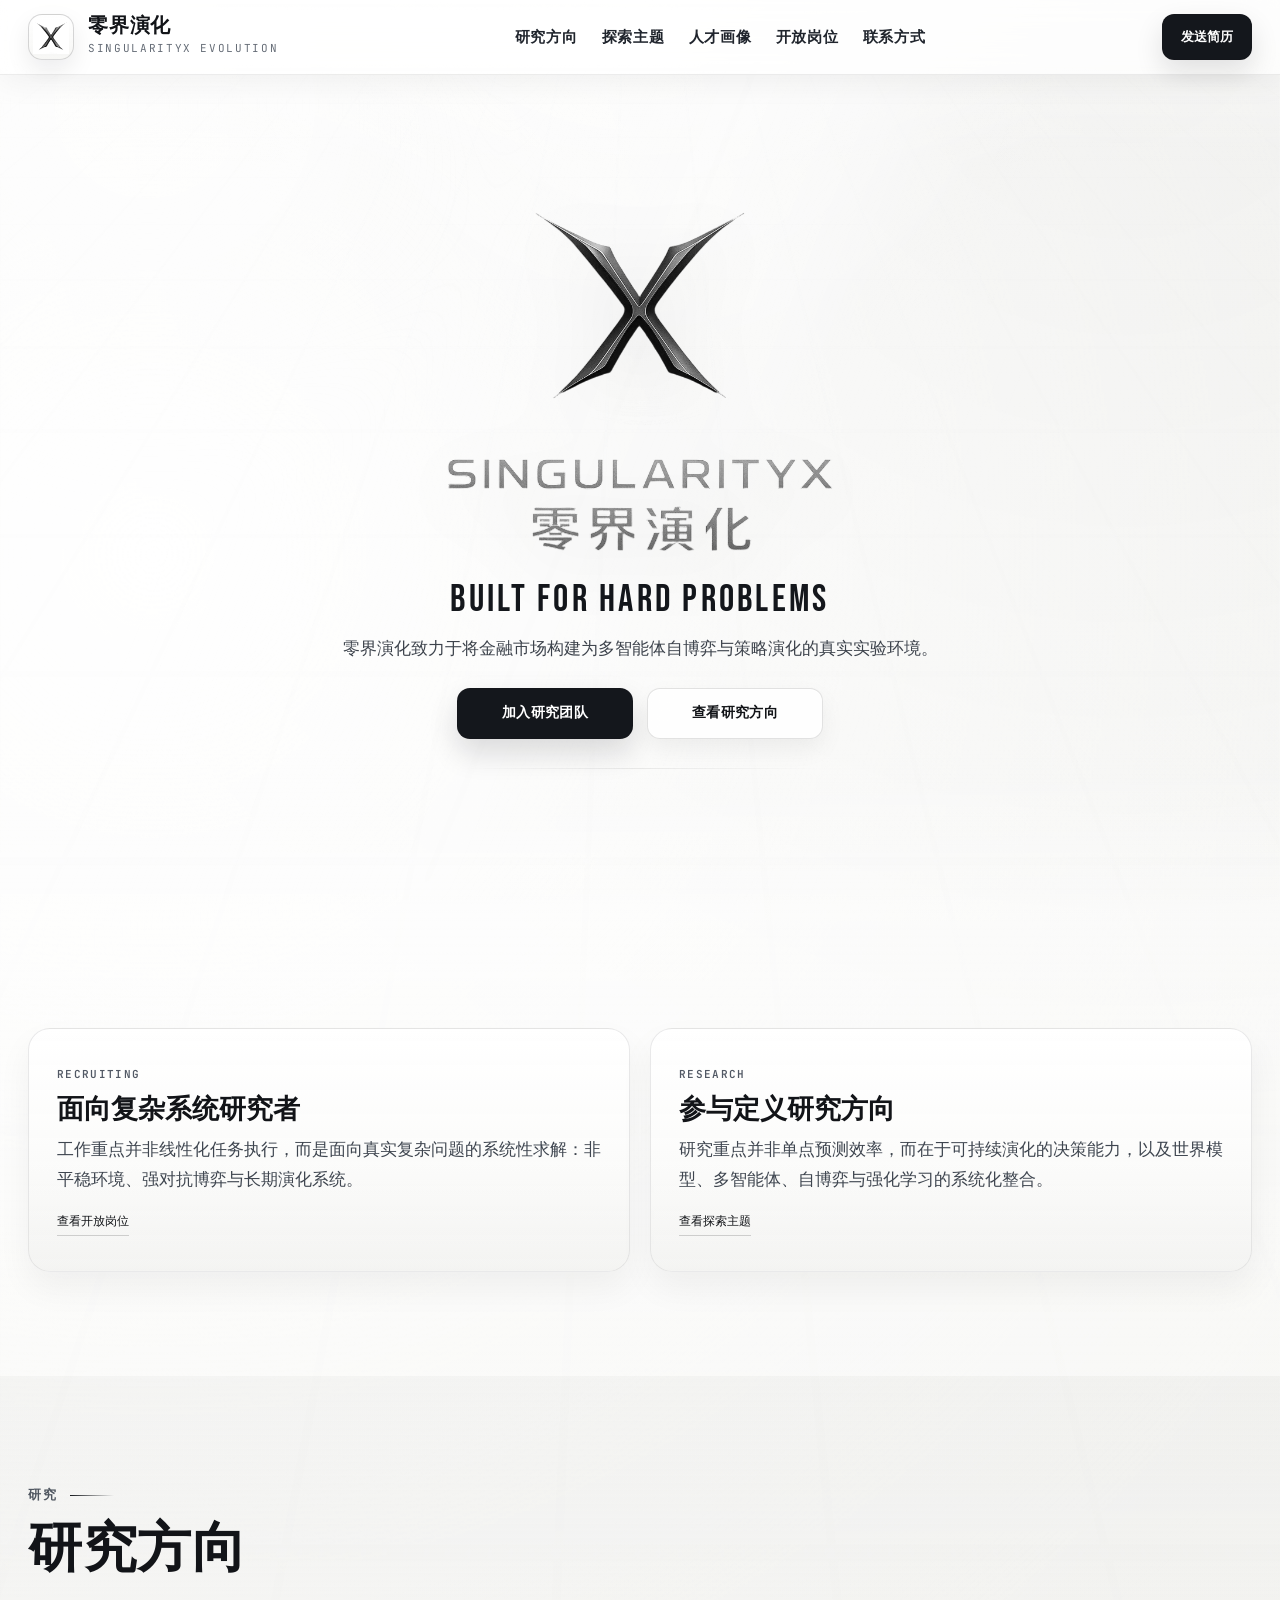
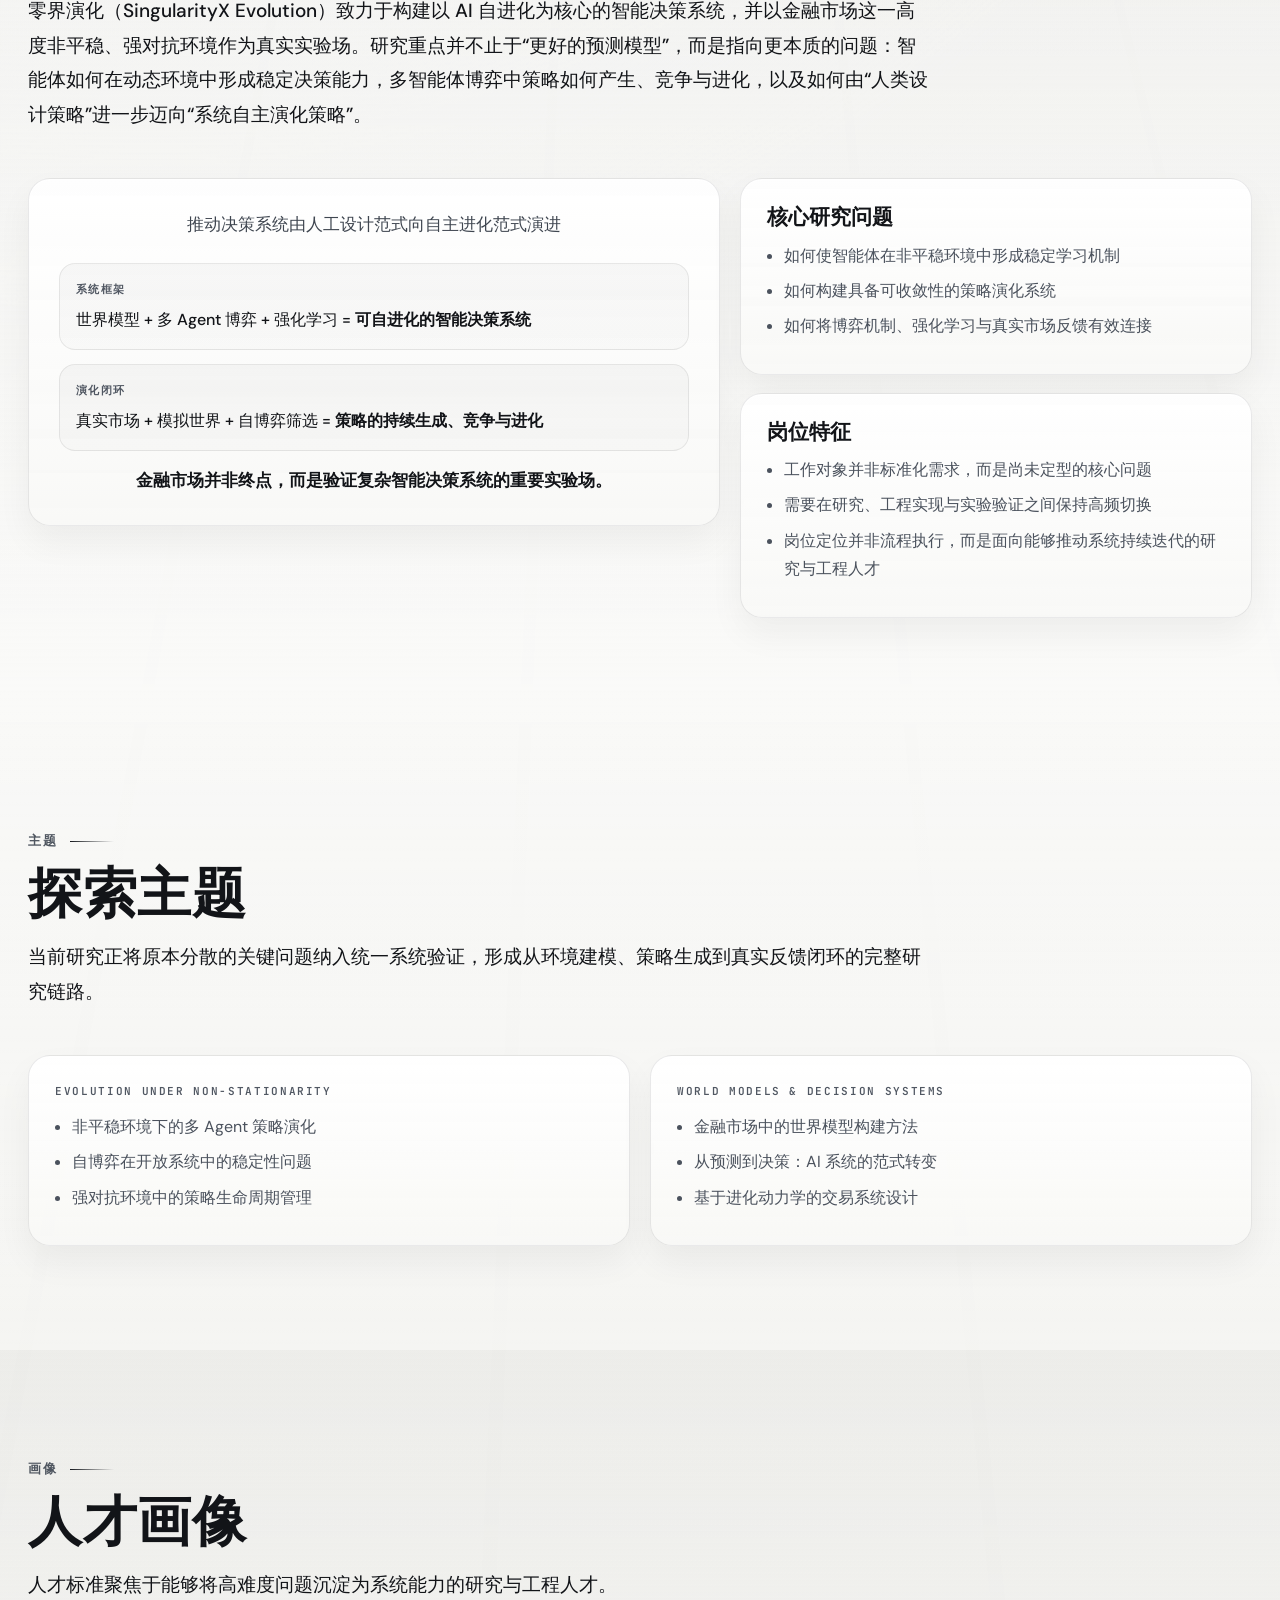
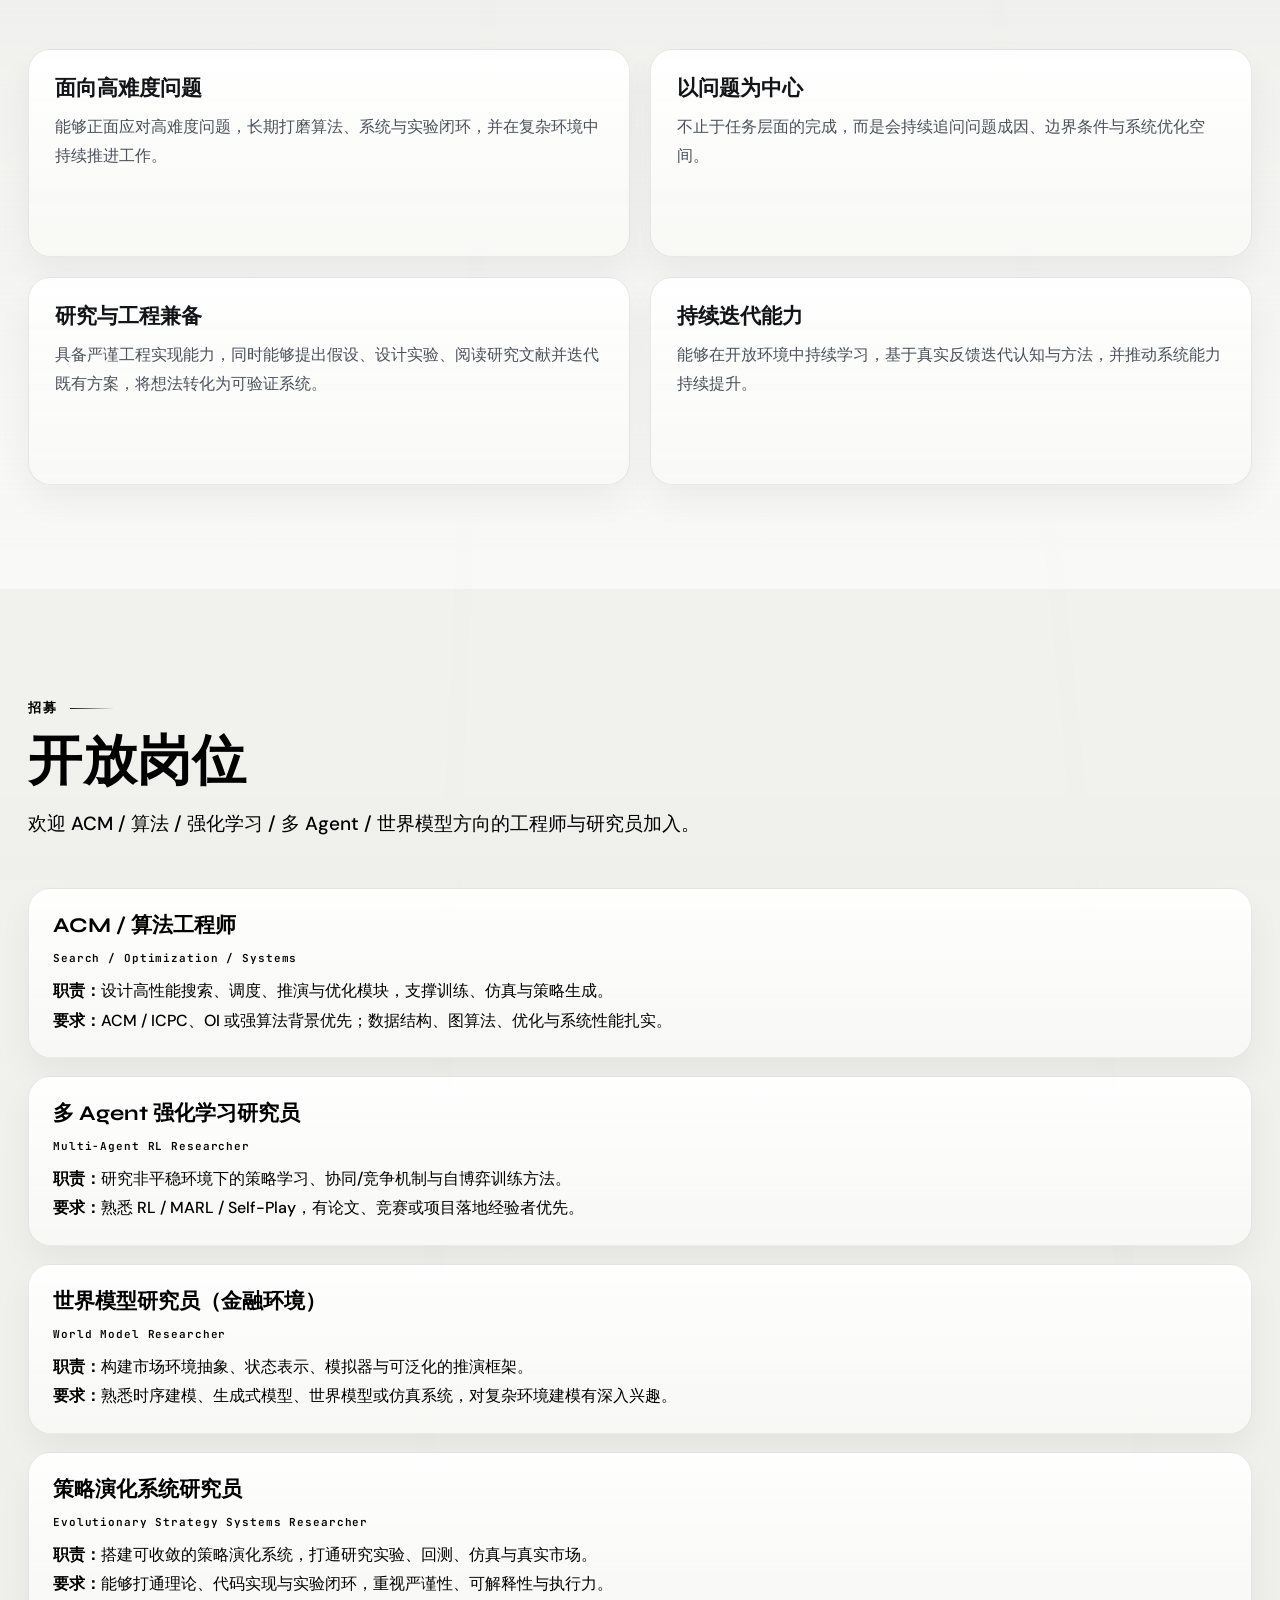
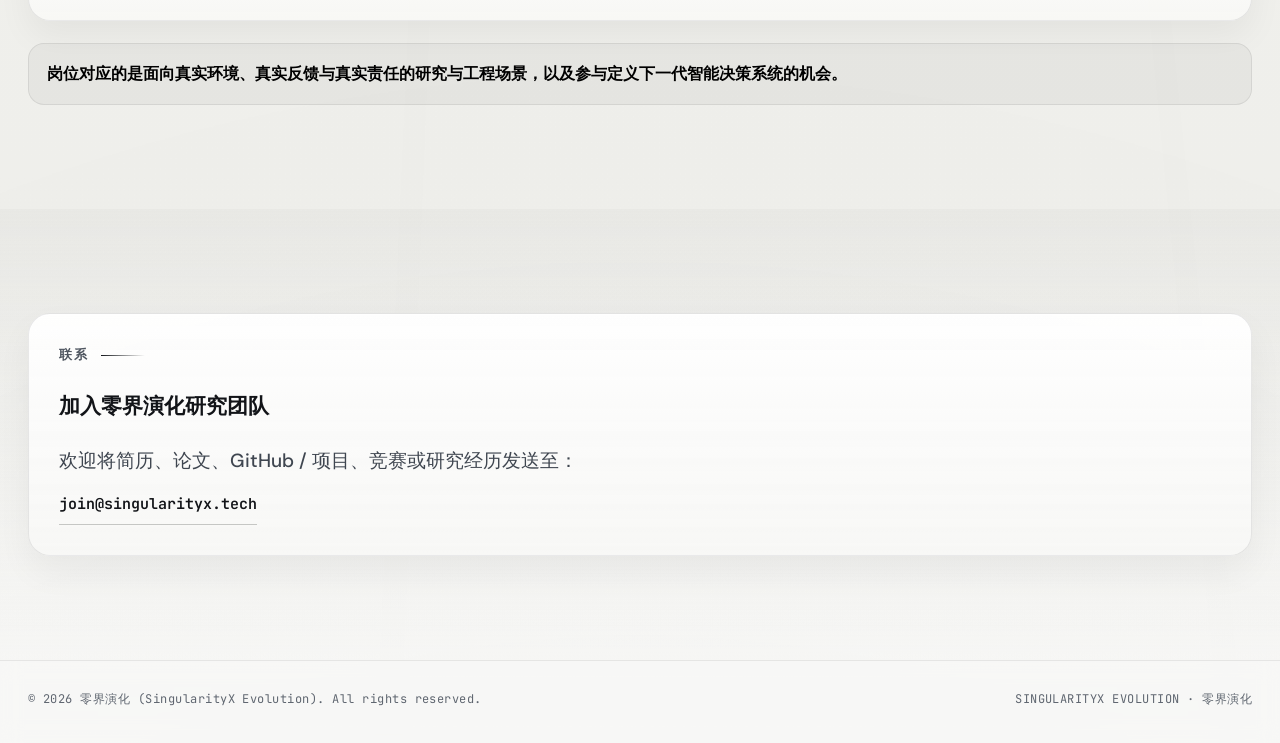
==== index.html @ c28c09b8 "Add files via upload" ====
<!DOCTYPE html>
<html lang="zh-CN">
<head>
<meta charset="utf-8"/>
<meta content="width=device-width, initial-scale=1.0" name="viewport"/>
<title>零界演化 | 顶级人才招募</title>
<link href="https://fonts.googleapis.com" rel="preconnect"/>
<link crossorigin="" href="https://fonts.gstatic.com" rel="preconnect"/>
<link href="https://fonts.googleapis.com/css2?family=Bebas+Neue&family=Syne:wght@400;500;600;700;800&family=JetBrains+Mono:wght@400;500;700&family=DM+Sans:wght@300;400;500;700&display=swap" rel="stylesheet"/>
<style>

:root{
  --bg:#f5f5f2;
  --bg2:#ffffff;
  --bg3:#ecece8;
  --panel:rgba(255,255,255,.86);
  --panel2:rgba(248,248,246,.96);
  --line:rgba(16,18,22,.08);
  --line-strong:rgba(16,18,22,.16);
  --brand:#14171c;
  --brand-soft:#5f6670;
  --text:#121418;
  --text2:#3f4650;
  --text3:#666d77;
  --shadow:0 24px 60px rgba(12,15,18,.08);
  --maxw:1280px;
}
*{box-sizing:border-box;margin:0;padding:0}
*::selection{background:rgba(17,19,22,.12);color:#0f1114}
html{scroll-behavior:smooth;background:var(--bg)}
body{
  min-height:100%;
  color:var(--text);
  background:
    radial-gradient(circle at 12% 10%, rgba(255,255,255,.98), transparent 28%),
    radial-gradient(circle at 88% 0%, rgba(17,19,22,.05), transparent 22%),
    radial-gradient(circle at 50% 120%, rgba(17,19,22,.04), transparent 28%),
    linear-gradient(180deg,#fafaf8 0%, #f3f3f0 48%, #eeeeea 100%);
  font-family:'DM Sans',system-ui,-apple-system,BlinkMacSystemFont,"Segoe UI",sans-serif;
  line-height:1.7;
  overflow-x:hidden;
}
body::before,
body::after{
  content:'';
  position:fixed;
  inset:0;
  pointer-events:none;
  z-index:0;
}
body::before{
  background:
    linear-gradient(180deg,rgba(255,255,255,.68),transparent 18%,transparent 82%,rgba(255,255,255,.45)),
    radial-gradient(circle at 50% 0%, rgba(255,255,255,.85), transparent 38%);
  opacity:.78;
}
body::after{
  inset:-10%;
  background:
    radial-gradient(circle at 18% 18%, rgba(255,255,255,.85), transparent 24%),
    linear-gradient(112deg, transparent 30%, rgba(255,255,255,.42) 48%, transparent 66%);
  filter:blur(42px);
  opacity:.55;
  animation:ambientShift 16s ease-in-out infinite alternate;
}
a{color:inherit;text-decoration:none}
img{display:block;max-width:100%;height:auto}

.fx-grid,
.progress-bar{
  position:fixed;
  inset:0;
  pointer-events:none;
  z-index:1;
}
.fx-grid{
  background-image:
    linear-gradient(rgba(16,18,22,.05) 1px, transparent 1px),
    linear-gradient(90deg, rgba(16,18,22,.05) 1px, transparent 1px);
  background-size:52px 52px;
  mask-image:radial-gradient(circle at 50% 18%, rgba(0,0,0,.72), transparent 75%);
  opacity:.14;
  transform:perspective(900px) rotateX(68deg) translateY(18%);
  transform-origin:center top;
}
.progress-wrap{position:fixed;top:0;left:0;right:0;height:2px;z-index:40;pointer-events:none}
.progress-bar{
  position:absolute;top:0;left:0;height:100%;width:100%;
  transform-origin:left center;transform:scaleX(0);
  background:linear-gradient(90deg,#1b1f25,#8d939c,#d9dce2);
  box-shadow:0 0 14px rgba(17,19,22,.12);
}

header{
  position:fixed;
  top:0;left:0;right:0;
  z-index:30;
  backdrop-filter:blur(16px);
  background:rgba(255,255,255,.72);
  border-bottom:1px solid var(--line);
  box-shadow:0 8px 30px rgba(12,15,18,.05);
}
nav{
  max-width:var(--maxw);
  margin:0 auto;
  padding:0 28px;
  height:74px;
  display:flex;
  align-items:center;
  justify-content:space-between;
  gap:22px;
}
.brand{
  display:flex;align-items:center;gap:14px;
  min-width:0;
}
.brand-mark{
  width:46px;height:46px;border-radius:14px;
  border:1px solid var(--line-strong);
  background:linear-gradient(180deg,rgba(255,255,255,.95),rgba(246,246,244,.92));
  display:grid;place-items:center;
  box-shadow:0 10px 24px rgba(15,17,20,.08), inset 0 1px 0 rgba(255,255,255,.92);
  overflow:hidden;
  flex:0 0 auto;
}
.brand-mark img{
  width:36px;height:36px;object-fit:contain;
  filter:contrast(1.03) saturate(.95);
}
.brand-copy{display:flex;flex-direction:column;gap:2px;min-width:0}
.brand-name-cn{
  font-family:'Syne','PingFang SC','Microsoft YaHei',system-ui,sans-serif;
  letter-spacing:.04em;
  font-size:20px;
  font-weight:800;
  line-height:1.04;
  color:var(--text);
  white-space:nowrap;
}
.brand-meta{
  font-family:'JetBrains Mono',monospace;
  font-size:11px;
  letter-spacing:.15em;
  color:var(--text3);
  white-space:nowrap;
}
.nav-links{display:flex;gap:24px;list-style:none;align-items:center}
.nav-links a{
  font-family:'JetBrains Mono',monospace;
  font-size:15px;
  font-weight:650;
  color:#20252d;
  letter-spacing:.05em;
  transition:color .2s ease, opacity .2s ease;
}
.nav-links a:hover{color:var(--text)}
.nav-cta{
  padding:11px 18px;
  border:1px solid rgba(17,19,22,.12);
  border-radius:12px;
  background:#14171c;
  color:#fff;
  box-shadow:0 12px 28px rgba(15,17,20,.12);
  font-family:'Syne',sans-serif;
  font-weight:700;
  font-size:13px;
  white-space:nowrap;
  transition:transform .2s ease, box-shadow .2s ease, background .2s ease;
}
.nav-cta:hover{transform:translateY(-1px);box-shadow:0 16px 34px rgba(15,17,20,.16);background:#0f1114}

section{position:relative;z-index:3}
.container{max-width:var(--maxw);margin:0 auto;padding:0 28px}

.hero{
  min-height:100svh;
  display:flex;
  align-items:center;
  justify-content:center;
  padding:128px 0 88px;
}
.hero-inner{
  width:min(1080px,100%);
  text-align:center;
  margin:0 auto;
  display:flex;
  flex-direction:column;
  align-items:center;
  gap:16px;
  position:relative;
  animation:heroEnter 1s cubic-bezier(.16,1,.3,1) both;
}
.hero-inner::after{
  content:'';
  position:absolute;
  left:18%; right:18%; bottom:-24px;
  height:1px;
  background:linear-gradient(90deg, transparent, rgba(17,19,22,.16), transparent);
  opacity:.55;
}
.hero-title{
  position:absolute!important;
  width:1px;height:1px;padding:0;margin:-1px;overflow:hidden;
  clip:rect(0,0,0,0);white-space:nowrap;border:0;
}
.hero-logo-frame{
  width:min(600px,58vw);
  padding:0;
  border-radius:0;
  border:none;
  background:transparent;
  box-shadow:none;
  position:relative;
  overflow:visible;
}
.hero-logo-frame::before{
  display:none;
}
.hero-logo{
  width:min(450px,45vw);
  margin:0 auto;
  position:relative;
  z-index:1;
  filter:contrast(1.03) saturate(.98) drop-shadow(0 18px 42px rgba(15,17,20,.08));
  animation:floatY 6.2s ease-in-out infinite;
}
.hero-kicker{
  font-family:'Bebas Neue',sans-serif;
  font-size:clamp(24px,3.4vw,44px);
  line-height:1;
  letter-spacing:.1em;
  color:var(--brand);
  font-weight:400;
  margin-top:10px;
}
.hero-text{
  max-width:780px;
  color:var(--text2);
  font-size:clamp(17px,1.45vw,20px);
  line-height:1.82;
  font-weight:500;
  margin:0 auto;
}
.hero-actions{
  display:flex;
  flex-wrap:wrap;
  justify-content:center;
  gap:16px;
  margin-top:6px;
}
.btn-primary,.btn-secondary{
  display:inline-flex;align-items:center;justify-content:center;
  min-width:184px;padding:14px 26px;border-radius:14px;
  font-family:'Syne',sans-serif;font-weight:700;font-size:14px;letter-spacing:.04em;
  transition:transform .22s ease, box-shadow .22s ease, border-color .22s ease, background .22s ease;
}
.btn-primary{
  color:#fff;
  background:#14171c;
  border:1px solid rgba(17,19,22,.12);
  box-shadow:0 14px 30px rgba(15,17,20,.14);
}
.btn-primary:hover{transform:translateY(-2px);box-shadow:0 18px 34px rgba(15,17,20,.18)}
.btn-secondary{
  background:rgba(255,255,255,.8);
  border:1px solid rgba(17,19,22,.12);
  color:var(--text);
  box-shadow:0 10px 24px rgba(15,17,20,.06), inset 0 1px 0 rgba(255,255,255,.8);
}
.btn-secondary:hover{transform:translateY(-2px);border-color:rgba(17,19,22,.24)}

.section-shell{padding:104px 0}
.section-dark{
  background:linear-gradient(180deg, rgba(255,255,255,.44) 0%, rgba(255,255,255,.22) 100%);
}
.section-deep{
  background:linear-gradient(180deg, rgba(17,19,22,.025) 0%, rgba(255,255,255,.56) 100%);
}
.section-head{margin-bottom:46px}
.section-tag{
  display:inline-block;
  color:#4f5660;
  font-family:'JetBrains Mono',monospace;
  font-size:13px;
  letter-spacing:.14em;
  text-transform:uppercase;
  font-weight:600;
  margin-bottom:14px;
}
.section-tag::after{
  content:'';
  display:inline-block;
  width:44px;height:1px;
  background:linear-gradient(90deg,#14171c,transparent);
  margin-left:12px;vertical-align:middle;
}
.section-title{
  font-family:'Syne',sans-serif;
  font-size:clamp(32px,4.2vw,54px);
  line-height:1.08;
  letter-spacing:.01em;
  margin-bottom:16px;
  color:var(--text);
  font-weight:700;
}
.section-title em{
  font-style:normal;
  color:inherit;
}

#careers .section-title,
#careers .section-title em,
#careers .section-desc,
#careers .section-tag,
#careers .section-head,
#careers .section-head *{
  color:#121418 !important;
  opacity:1 !important;
  filter:none !important;
  transform:none !important;
  transition:none !important;
}
#careers .section-tag::after{
  background:#121418 !important;
  opacity:.28 !important;
}
#careers .reveal,
#careers .reveal.visible{
  color:#121418 !important;
  opacity:1 !important;
  filter:none !important;
  transform:none !important;
  transition:none !important;
}
#careers .careers-wrap::before{
  opacity:1 !important;
  display:block !important;
}

.section-desc{
  max-width:900px;
  font-size:19px;
  color:var(--text2);
  line-height:1.82;
  font-weight:500;
}

#about .section-desc,
#business .section-desc,
#culture .section-desc{
  color:#121418 !important;
  opacity:1 !important;
  filter:none !important;
  transform:none !important;
  transition:none !important;
}

.panel,
.feature-card,
.grid-card,
.culture-card,
.job-card,
.contact-card,
.method-card{
  background:linear-gradient(180deg, rgba(255,255,255,.94), rgba(248,248,246,.9));
  border:1px solid rgba(17,19,22,.08);
  box-shadow:0 18px 44px rgba(15,17,20,.06), inset 0 1px 0 rgba(255,255,255,.88);
  border-radius:24px;
}
.hero-grid-two{
  display:grid;
  grid-template-columns:1fr 1fr;
  gap:18px;
  margin-top:18px;
}
.hero-grid-two .grid-card{
  padding:32px 30px;
  min-height:260px;
  position:relative;
  overflow:hidden;
}
.hero-grid-two .grid-card::after{
  content:'';
  position:absolute;inset:auto 0 0 0;height:120px;
  background:linear-gradient(180deg, transparent, rgba(17,19,22,.025));
  pointer-events:none;
}
.card-eyebrow{
  display:inline-block;
  font-family:'JetBrains Mono',monospace;
  font-size:12px;
  letter-spacing:.1em;
  color:#5c646f;
  font-weight:600;
  margin-bottom:12px;
}
.card-title{
  font-family:'Syne',sans-serif;
  font-size:clamp(24px,2.35vw,28px);
  line-height:1.2;
  margin-bottom:12px;
  color:var(--text);
  font-weight:700;
}
.card-text{font-size:17px;color:var(--text2);line-height:1.8;font-weight:500}
.card-link{
  display:inline-block;margin-top:18px;
  font-family:'JetBrains Mono',monospace;
  font-size:12px;color:var(--text);
  border-bottom:1px solid rgba(17,19,22,.18);
  padding-bottom:4px;
}

.about-layout{display:grid;grid-template-columns:1.15fr .85fr;gap:20px;align-items:start}
.method-card{padding:32px 32px 30px}
.method-intro,.method-conclusion{
  font-size:18px;line-height:1.9;color:var(--text2);text-align:center;
}
.method-intro{margin-bottom:22px}
.equation-box{
  padding:18px 18px 16px;
  border-radius:18px;
  background:linear-gradient(180deg, rgba(17,19,22,.03), rgba(17,19,22,.015));
  border:1px solid rgba(17,19,22,.08);
  margin-bottom:16px;
}
.equation-box h5{
  font-family:'JetBrains Mono',monospace;
  font-size:13px;letter-spacing:.12em;text-transform:uppercase;
  color:#505762;font-weight:600;margin-bottom:8px;
}
.equation-box p{font-size:17px;color:var(--text);line-height:1.76;font-weight:500}
.method-conclusion{margin-top:6px;font-weight:600;color:var(--text)}

.feature-stack{display:grid;gap:18px}
.feature-card{padding:26px 24px 22px}
.feature-card h4,
.grid-card h4,
.culture-card h4,
.job-card h5,
.contact-card h4{
  font-family:'Syne',sans-serif;
  font-size:23px;
  margin-bottom:10px;
  color:var(--text);
  font-weight:700;
}
.feature-card ul,
.grid-card ul{padding-left:18px;color:var(--text2);font-size:16px}
.feature-card li,
.grid-card li{margin:8px 0;line-height:1.78}

.business-grid{display:grid;grid-template-columns:1fr 1fr;gap:18px}
.grid-card{padding:28px}
.grid-card h5{
  font-family:'JetBrains Mono',monospace;
  font-size:13px;
  letter-spacing:.14em;
  text-transform:uppercase;
  color:#505762;
  font-weight:600;
  margin-bottom:14px;
}

.culture-grid{display:grid;grid-template-columns:1fr 1fr;gap:18px}
.culture-card{padding:28px;min-height:220px}
.culture-card p{font-size:17px;color:var(--text2);line-height:1.8;font-weight:500}

.careers-wrap{position:relative}
.careers-wrap::before{
  content:'';
  position:absolute;inset:0;
  border-radius:26px;
  background:
    linear-gradient(180deg, rgba(255,255,255,.42), rgba(255,255,255,0) 38%),
    radial-gradient(circle at 50% 0%, rgba(17,19,22,.04), transparent 48%);
  pointer-events:none;
  z-index:0;
}
.jobs-grid{position:relative;z-index:1;display:grid;gap:16px}
.job-card{padding:24px}
.meta{font-family:'JetBrains Mono',monospace;font-size:12px;color:#555d68;font-weight:600;letter-spacing:.05em;margin-bottom:10px}
.job-card p{font-size:17px;color:var(--text2);line-height:1.8;font-weight:500}
.benefit-line{
  margin-top:26px;
  padding:18px 20px;
  border-radius:18px;
  background:rgba(17,19,22,.04);
  border:1px solid rgba(17,19,22,.08);
  color:var(--text);
  font-size:17px;
  font-weight:700;
  position:relative;z-index:1;
}

.contact-card{padding:32px;display:flex;flex-direction:column;align-items:flex-start;gap:16px}
.contact-mail{
  display:inline-flex;align-items:center;gap:10px;
  font-family:'JetBrains Mono',monospace;
  font-size:17px;
  color:var(--text);
  font-weight:600;
  border-bottom:1px solid rgba(17,19,22,.22);
  padding-bottom:6px;
}

footer{
  position:relative;z-index:3;
  border-top:1px solid rgba(17,19,22,.08);
  background:rgba(255,255,255,.62);
  padding:28px 0 34px;
  backdrop-filter:blur(10px);
}
.footer-inner{
  max-width:var(--maxw);margin:0 auto;padding:0 28px;
  display:flex;justify-content:space-between;gap:18px;align-items:center;
  color:#5f6670;font-family:'JetBrains Mono',monospace;font-size:12px;letter-spacing:.04em;
}

.reveal{
  opacity:0;
  transform:translateY(28px);
  filter:blur(10px);
  transition:opacity .7s cubic-bezier(.22,1,.36,1),transform .7s cubic-bezier(.22,1,.36,1),filter .7s cubic-bezier(.22,1,.36,1);
}
.reveal.visible{opacity:1;transform:none;filter:none}

@keyframes ambientShift{
  from{transform:translate3d(-1.5%, -1%, 0) scale(1)}
  to{transform:translate3d(1.5%, 1.2%, 0) scale(1.04)}
}
@keyframes floatY{
  0%,100%{transform:translateY(0)}
  50%{transform:translateY(-8px)}
}
@keyframes logoSweep{
  0%,18%{transform:translateX(-150%) skewX(-20deg)}
  42%,100%{transform:translateX(380%) skewX(-20deg)}
}
@keyframes shimmerLine{
  0%,100%{opacity:.28;transform:scaleX(.92)}
  50%{opacity:.82;transform:scaleX(1)}
}
@keyframes heroEnter{
  from{opacity:0;transform:translateY(24px)}
  to{opacity:1;transform:none}
}

@media (max-width: 1080px){
  .hero-grid-two,
  .about-layout,
  .business-grid,
  .culture-grid{grid-template-columns:1fr}
}
@media (max-width: 940px){
  .nav-links{display:none}
}
@media (max-width: 840px){
  nav{padding:0 18px;height:68px}
  .container,.footer-inner{padding:0 18px}
  .hero{padding:108px 0 64px}
  .hero-logo-frame{width:min(390px,60vw)}
  .hero-logo{width:min(320px,44vw)}
  .hero-kicker{font-size:clamp(24px,5vw,34px)}
  .hero-text,.section-desc{font-size:17px}
  .section-tag{font-size:12px}
  .card-title{font-size:24px}
  .card-text,.culture-card p,.job-card p,.equation-box p{font-size:16px}
  .feature-card h4,.culture-card h4,.job-card h5,.contact-card h4{font-size:21px}
  .section-shell{padding:82px 0}
}
@media (max-width: 560px){
  .brand-copy{display:none}
  .hero-actions{flex-direction:column;width:100%}
  .btn-primary,.btn-secondary{width:100%}
  .footer-inner{flex-direction:column;text-align:center}
  .hero-logo-frame{width:min(100%,62vw);padding:0;border-radius:0}
  .hero-logo{width:min(100%,48vw)}
  .hero-kicker{font-size:28px;letter-spacing:.08em}
  .hero-text,.section-desc{font-size:16px}
  .section-title{font-size:34px}
  .card-title{font-size:22px}
}
@media (prefers-reduced-motion: reduce){
  html{scroll-behavior:auto}
  body::after,
  .hero-logo,
  .hero-logo-frame::before,
  .hero-inner,
  .hero-inner::after,
  .reveal,
  .progress-bar{animation:none !important;transition:none !important}
}



/* careers force black text */
#careers .section-tag,
#careers .section-tag::after,
#careers .section-title,
#careers .section-title em,
#careers .section-desc,
#careers .section-head,
#careers .section-head * {
  color:#121418 !important;
  opacity:1 !important;
  filter:none !important;
}
#careers .section-head.reveal,
#careers .section-head .reveal,
#careers .section-head.reveal *,
#careers .section-head .reveal * {
  opacity:1 !important;
  filter:none !important;
  transform:none !important;
  transition:none !important;
}


#careers .section-tag::after{background:linear-gradient(90deg,#121418,transparent) !important;}

#careers,
#careers .container,
#careers .section-head,
#careers .section-tag,
#careers .section-title,
#careers .section-title em,
#careers .section-desc {
  color:#121418 !important;
  -webkit-text-fill-color:#121418 !important;
  text-shadow:none !important;
  opacity:1 !important;
  filter:none !important;
}



/* definitive careers black text override */
#careers .section-head,
#careers .section-head *,
#careers .section-title,
#careers .section-title *,
#careers .section-desc,
#careers .section-desc *,
#careers .section-tag,
#careers .section-tag *,
#careers .job-card h5,
#careers .job-card p,
#careers .meta,
#careers .benefit-line {
  color:#000000 !important;
  -webkit-text-fill-color:#000000 !important;
  opacity:1 !important;
  filter:none !important;
  text-shadow:none !important;
}
#careers .section-tag::after{background:linear-gradient(90deg,#000000,transparent) !important;}

/* hard override for careers black text */
#careers .section-head,
#careers .section-head *,
#careers .section-title,
#careers .section-title *,
#careers .section-desc,
#careers .section-desc *,
#careers .section-tag,
#careers .section-tag * {
  color:#000 !important;
  -webkit-text-fill-color:#000 !important;
  text-fill-color:#000 !important;
  opacity:1 !important;
  filter:none !important;
  text-shadow:none !important;
}
#careers .section-tag::after{
  background:linear-gradient(90deg,#000,transparent) !important;
}

#careers .section-tag,
#careers .section-title,
#careers .section-title em,
#careers .section-desc {
  color: var(--text) !important;
  -webkit-text-fill-color: var(--text) !important;
  opacity: 1 !important;
  filter: none !important;
  text-shadow: none !important;
}
#careers .section-tag::after {
  background: linear-gradient(90deg, var(--text), transparent) !important;
}


/* absolute black override for careers header */
#careers,
#careers .section-head,
#careers .section-head .section-tag,
#careers .section-head .section-title,
#careers .section-head .section-title em,
#careers .section-head .section-desc {
  color:#000000 !important;
  -webkit-text-fill-color:#000000 !important;
  text-shadow:none !important;
  opacity:1 !important;
  filter:none !important;
  mix-blend-mode:normal !important;
}
#careers .section-head .section-title,
#careers .section-head .section-title em {
  font-weight:900 !important;
}
#careers .section-head .section-desc,
#careers .section-head .section-tag {
  font-weight:700 !important;
}
#careers .careers-wrap::before,
#careers::before,
#careers::after {
  display:none !important;
  opacity:0 !important;
  background:none !important;
}

/* careers header font alignment */
#careers .section-head .section-tag {
  font-family:'JetBrains Mono',monospace !important;
  font-size:13px !important;
  letter-spacing:.14em !important;
  text-transform:uppercase !important;
  font-weight:600 !important;
}
#careers .section-head .section-title,
#careers .section-head .section-title em {
  font-family:'Syne',sans-serif !important;
  font-size:clamp(32px,4.2vw,54px) !important;
  line-height:1.08 !important;
  letter-spacing:.01em !important;
  font-weight:700 !important;
}
#careers .section-head .section-desc {
  font-family:'DM Sans',system-ui,-apple-system,BlinkMacSystemFont,"Segoe UI",sans-serif !important;
  font-size:19px !important;
  line-height:1.82 !important;
  font-weight:500 !important;
  max-width:900px !important;
}



/* refined hero + cards polish */
.hero{
  padding:136px 0 96px;
}
.hero-inner{
  width:min(1020px,100%);
  gap:14px;
}
.hero-inner::after{
  left:20%;
  right:20%;
  bottom:-30px;
  opacity:.48;
}
.hero-logo-frame{
  width:min(560px,54vw);
}
.hero-logo{
  width:min(410px,41vw);
  filter:contrast(1.02) saturate(.98) drop-shadow(0 16px 36px rgba(15,17,20,.07));
}
.hero-kicker{
  font-size:clamp(22px,3vw,40px);
  line-height:1.02;
  letter-spacing:.085em;
  margin-top:4px;
}
.hero-text{
  max-width:740px;
  color:#3d434c;
  font-size:clamp(17px,1.3vw,19px);
  line-height:1.86;
  font-weight:500;
}
.hero-actions{
  gap:14px;
  margin-top:10px;
}
.btn-primary,.btn-secondary{
  min-width:176px;
  padding:13px 24px;
  border-radius:13px;
  font-size:13.5px;
  letter-spacing:.035em;
}

.hero-grid-two{
  gap:20px;
  margin-top:24px;
}
.hero-grid-two .grid-card{
  padding:30px 28px;
  min-height:244px;
}

.panel,
.feature-card,
.grid-card,
.culture-card,
.job-card,
.contact-card,
.method-card{
  border-radius:22px;
  border:1px solid rgba(17,19,22,.09);
  box-shadow:0 16px 34px rgba(15,17,20,.05), inset 0 1px 0 rgba(255,255,255,.9);
}

.card-eyebrow{
  font-size:11px;
  letter-spacing:.12em;
  color:#525965;
  margin-bottom:10px;
}
.card-title{
  font-size:clamp(23px,2.1vw,27px);
  line-height:1.18;
  margin-bottom:10px;
}
.card-text{
  font-size:16.5px;
  line-height:1.82;
  font-weight:500;
}
.card-link{
  margin-top:16px;
  font-size:11.5px;
}

.about-layout,
.business-grid,
.culture-grid{
  gap:20px;
}
.method-card{
  padding:30px 30px 28px;
}
.method-intro,.method-conclusion{
  font-size:17px;
  line-height:1.86;
}
.equation-box{
  padding:16px 16px 15px;
  border-radius:16px;
  margin-bottom:14px;
}
.equation-box h5{
  font-size:11px;
  margin-bottom:7px;
}
.equation-box p{
  font-size:16px;
  line-height:1.78;
}

.feature-card,
.grid-card,
.culture-card{
  padding:26px;
}
.feature-card h4,
.grid-card h4,
.culture-card h4,
.job-card h5,
.contact-card h4{
  font-size:21px;
  line-height:1.24;
  margin-bottom:10px;
  font-weight:700;
}
.feature-card ul,
.grid-card ul{
  padding-left:17px;
}
.feature-card li,
.grid-card li{
  margin:7px 0;
  line-height:1.78;
  color:#4b525d;
  font-size:16px;
}
.grid-card h5{
  font-size:11px;
  letter-spacing:.15em;
  margin-bottom:12px;
}
.culture-card{
  min-height:208px;
}
.culture-card p{
  font-size:16px;
  line-height:1.84;
  font-weight:500;
  color:#4a515b;
}
.jobs-grid{
  gap:18px;
}
.job-card{
  padding:24px 24px 22px;
}
.meta{
  font-size:11px;
  color:#4f5762;
  letter-spacing:.08em;
  margin-bottom:9px;
}
.job-card p{
  font-size:16px;
  line-height:1.82;
  font-weight:500;
  color:#49505a;
}
.benefit-line{
  margin-top:22px;
  padding:16px 18px;
  border-radius:16px;
  font-size:16px;
}

.contact-card{
  padding:30px;
  gap:14px;
}
.contact-mail{
  font-size:15px;
}

@media (max-width: 840px){
  .hero{
    padding:112px 0 72px;
  }
  .hero-inner{
    gap:12px;
  }
  .hero-logo-frame{
    width:min(360px,58vw);
  }
  .hero-logo{
    width:min(300px,42vw);
  }
  .hero-text{
    font-size:16.5px;
    line-height:1.84;
  }
  .hero-grid-two{
    gap:16px;
    margin-top:20px;
  }
  .hero-grid-two .grid-card,
  .feature-card,
  .grid-card,
  .culture-card,
  .job-card,
  .contact-card,
  .method-card{
    padding:24px;
  }
  .card-title{
    font-size:23px;
  }
  .feature-card h4,.grid-card h4,.culture-card h4,.job-card h5,.contact-card h4{
    font-size:20px;
  }
  .card-text,.feature-card li,.grid-card li,.culture-card p,.job-card p,.equation-box p{
    font-size:15.5px;
  }
}

@media (max-width: 560px){
  .hero{
    padding:104px 0 60px;
  }
  .hero-logo-frame{
    width:min(100%,58vw);
  }
  .hero-logo{
    width:min(100%,44vw);
  }
  .hero-kicker{
    font-size:26px;
    letter-spacing:.07em;
  }
  .hero-text,.section-desc{
    font-size:15.5px;
  }
  .hero-actions{
    gap:12px;
    margin-top:8px;
  }
  .btn-primary,.btn-secondary{
    min-width:100%;
    padding:13px 20px;
  }
  .card-title{
    font-size:21px;
  }
}

</style>
</head>
<body>
<div aria-hidden="true" class="fx-grid"></div>
<div aria-hidden="true" class="progress-wrap"><div class="progress-bar"></div></div>

<header>
  <nav>
    <a class="brand" href="#">
      <span class="brand-mark"><img alt="SingularityX X Mark" src="[data-uri]"></span>
      <span class="brand-copy">
        <span class="brand-name-cn">零界演化</span>
        <span class="brand-meta">SINGULARITYX EVOLUTION</span>
      </span>
    </a>
    <ul class="nav-links">
      <li><a href="#about">研究方向</a></li>
      <li><a href="#business">探索主题</a></li>
      <li><a href="#culture">人才画像</a></li>
      <li><a href="#careers">开放岗位</a></li>
      <li><a href="#contact">联系方式</a></li>
    </ul>
    <a class="nav-cta" href="#contact">发送简历</a>
  </nav>
</header>

<section class="hero">
  <div class="container">
    <div class="hero-inner reveal visible">
      <h1 class="hero-title">零界演化 · SingularityX Evolution</h1>
      <div class="hero-logo-frame">
        <img alt="SingularityX 零界演化 Logo" class="hero-logo" src="[data-uri]">
      </div>
      <div class="hero-kicker">BUILT FOR HARD PROBLEMS</div>
      <p class="hero-text">零界演化致力于将金融市场构建为多智能体自博弈与策略演化的真实实验环境。</p>
      <div class="hero-actions">
        <a class="btn-primary" href="#contact">加入研究团队</a>
        <a class="btn-secondary" href="#about">查看研究方向</a>
      </div>
    </div>
  </div>
</section>

<section class="section-shell section-dark">
<div class="container">
<div class="hero-grid-two">
<article class="grid-card reveal">
<span class="card-eyebrow">RECRUITING</span>
<h3 class="card-title">面向复杂系统研究者</h3>
<p class="card-text">工作重点并非线性化任务执行，而是面向真实复杂问题的系统性求解：非平稳环境、强对抗博弈与长期演化系统。</p>
<a class="card-link" href="#careers">查看开放岗位</a>
</article>
<article class="grid-card reveal">
<span class="card-eyebrow">RESEARCH</span>
<h3 class="card-title">参与定义研究方向</h3>
<p class="card-text">研究重点并非单点预测效率，而在于可持续演化的决策能力，以及世界模型、多智能体、自博弈与强化学习的系统化整合。</p>
<a class="card-link" href="#business">查看探索主题</a>
</article>
</div>
</div>
</section>
<section class="section-shell section-deep" id="about">
<div class="container">
<div class="section-head careers-head">
<span class="section-tag">研究</span>
<h2 class="section-title">研究<em>方向</em></h2>
<p class="section-desc">零界演化（SingularityX Evolution）致力于构建以 AI 自进化为核心的智能决策系统，并以金融市场这一高度非平稳、强对抗环境作为真实实验场。研究重点并不止于“更好的预测模型”，而是指向更本质的问题：智能体如何在动态环境中形成稳定决策能力，多智能体博弈中策略如何产生、竞争与进化，以及如何由“人类设计策略”进一步迈向“系统自主演化策略”。</p>
</div>
<div class="about-layout">
<div class="method-card reveal">
<p class="method-intro">推动决策系统由人工设计范式向自主进化范式演进</p>
<div class="equation-box">
<h5>系统框架</h5>
<p>世界模型 + 多 Agent 博弈 + 强化学习 = <strong>可自进化的智能决策系统</strong></p>
</div>
<div class="equation-box">
<h5>演化闭环</h5>
<p>真实市场 + 模拟世界 + 自博弈筛选 = <strong>策略的持续生成、竞争与进化</strong></p>
</div>
<p class="method-conclusion">金融市场并非终点，而是验证复杂智能决策系统的重要实验场。</p>
</div>
<div class="feature-stack">
<article class="feature-card reveal">
<h4>核心研究问题</h4>
<ul>
<li>如何使智能体在非平稳环境中形成稳定学习机制</li>
<li>如何构建具备可收敛性的策略演化系统</li>
<li>如何将博弈机制、强化学习与真实市场反馈有效连接</li>
</ul>
</article>
<article class="feature-card reveal">
<h4>岗位特征</h4>
<ul>
<li>工作对象并非标准化需求，而是尚未定型的核心问题</li>
<li>需要在研究、工程实现与实验验证之间保持高频切换</li>
<li>岗位定位并非流程执行，而是面向能够推动系统持续迭代的研究与工程人才</li>
</ul>
</article>
</div>
</div>
</div>
</section>
<section class="section-shell section-dark" id="business">
<div class="container">
<div class="section-head reveal">
<span class="section-tag">主题</span>
<h2 class="section-title">探索<em>主题</em></h2>
<p class="section-desc">当前研究正将原本分散的关键问题纳入统一系统验证，形成从环境建模、策略生成到真实反馈闭环的完整研究链路。</p>
</div>
<div class="business-grid">
<article class="grid-card reveal">
<h5>Evolution under Non-Stationarity</h5>
<ul>
<li>非平稳环境下的多 Agent 策略演化</li>
<li>自博弈在开放系统中的稳定性问题</li>
<li>强对抗环境中的策略生命周期管理</li>
</ul>
</article>
<article class="grid-card reveal">
<h5>World Models &amp; Decision Systems</h5>
<ul>
<li>金融市场中的世界模型构建方法</li>
<li>从预测到决策：AI 系统的范式转变</li>
<li>基于进化动力学的交易系统设计</li>
</ul>
</article>
</div>
</div>
</section>
<section class="section-shell section-deep" id="culture">
<div class="container">
<div class="section-head reveal">
<span class="section-tag">画像</span>
<h2 class="section-title">人才<em>画像</em></h2>
<p class="section-desc">人才标准聚焦于能够将高难度问题沉淀为系统能力的研究与工程人才。</p>
</div>
<div class="culture-grid">
<article class="culture-card reveal">
<h4>面向高难度问题</h4>
<p>能够正面应对高难度问题，长期打磨算法、系统与实验闭环，并在复杂环境中持续推进工作。</p>
</article>
<article class="culture-card reveal">
<h4>以问题为中心</h4>
<p>不止于任务层面的完成，而是会持续追问问题成因、边界条件与系统优化空间。</p>
</article>
<article class="culture-card reveal">
<h4>研究与工程兼备</h4>
<p>具备严谨工程实现能力，同时能够提出假设、设计实验、阅读研究文献并迭代既有方案，将想法转化为可验证系统。</p>
</article>
<article class="culture-card reveal">
<h4>持续迭代能力</h4>
<p>能够在开放环境中持续学习，基于真实反馈迭代认知与方法，并推动系统能力持续提升。</p>
</article>
</div>
</div>
</section>
<section class="section-shell" id="careers">
<div class="container careers-wrap">
<div class="section-head reveal" style="opacity:1!important;filter:none!important;transform:none!important;transition:none!important;color:#000000!important;-webkit-text-fill-color:#000000!important;text-shadow:none!important;mix-blend-mode:normal!important;">
<span class="section-tag" style="color:#000000!important;-webkit-text-fill-color:#000000!important;opacity:1!important;filter:none!important;text-shadow:none!important;mix-blend-mode:normal!important;">招募</span>
<h2 class="section-title" style="color:#000000!important;-webkit-text-fill-color:#000000!important;opacity:1!important;filter:none!important;text-shadow:none!important;mix-blend-mode:normal!important;">开放<em style="color:#000000!important;-webkit-text-fill-color:#000000!important;font-style:normal!important;">岗位</em></h2>
<p class="section-desc" style="color:#000000!important;-webkit-text-fill-color:#000000!important;opacity:1!important;filter:none!important;text-shadow:none!important;mix-blend-mode:normal!important;">欢迎 ACM / 算法 / 强化学习 / 多 Agent / 世界模型方向的工程师与研究员加入。</p>
</div>
<div class="jobs-grid">
<article class="job-card reveal">
<h5>ACM / 算法工程师</h5>
<div class="meta">Search / Optimization / Systems</div>
<p><strong>职责：</strong>设计高性能搜索、调度、推演与优化模块，支撑训练、仿真与策略生成。</p>
<p><strong>要求：</strong>ACM / ICPC、OI 或强算法背景优先；数据结构、图算法、优化与系统性能扎实。</p>
</article>
<article class="job-card reveal">
<h5>多 Agent 强化学习研究员</h5>
<div class="meta">Multi-Agent RL Researcher</div>
<p><strong>职责：</strong>研究非平稳环境下的策略学习、协同/竞争机制与自博弈训练方法。</p>
<p><strong>要求：</strong>熟悉 RL / MARL / Self-Play，有论文、竞赛或项目落地经验者优先。</p>
</article>
<article class="job-card reveal">
<h5>世界模型研究员（金融环境）</h5>
<div class="meta">World Model Researcher</div>
<p><strong>职责：</strong>构建市场环境抽象、状态表示、模拟器与可泛化的推演框架。</p>
<p><strong>要求：</strong>熟悉时序建模、生成式模型、世界模型或仿真系统，对复杂环境建模有深入兴趣。</p>
</article>
<article class="job-card reveal">
<h5>策略演化系统研究员</h5>
<div class="meta">Evolutionary Strategy Systems Researcher</div>
<p><strong>职责：</strong>搭建可收敛的策略演化系统，打通研究实验、回测、仿真与真实市场。</p>
<p><strong>要求：</strong>能够打通理论、代码实现与实验闭环，重视严谨性、可解释性与执行力。</p>
</article>
</div>
<div class="benefit-line reveal">岗位对应的是面向真实环境、真实反馈与真实责任的研究与工程场景，以及参与定义下一代智能决策系统的机会。</div>
</div>
</section>
<section class="section-shell section-deep" id="contact">
<div class="container">
<div class="contact-card reveal">
<span class="section-tag">联系</span>
<h4>加入零界演化研究团队</h4>
<p class="section-desc" style="max-width:none">欢迎将简历、论文、GitHub / 项目、竞赛或研究经历发送至：</p>
<a class="contact-mail" href="mailto:join@singularityx.tech">join@singularityx.tech</a>
</div>
</div>
</section>

<footer>
<div class="footer-inner">
<span>© 2026 零界演化 (SingularityX Evolution). All rights reserved.</span>
<span>SINGULARITYX EVOLUTION · 零界演化</span>
</div>
</footer>

<script>

const progressBar = document.querySelector('.progress-bar');
const updateProgress = () => {
  const max = document.documentElement.scrollHeight - window.innerHeight;
  const p = max > 0 ? window.scrollY / max : 0;
  if (progressBar) progressBar.style.transform = `scaleX(${p})`;
};
updateProgress();
window.addEventListener('scroll', updateProgress, { passive: true });

document.querySelectorAll('a[href^="#"]').forEach(a => {
  a.addEventListener('click', e => {
    const id = a.getAttribute('href');
    if (!id || id === '#') return;
    const target = document.querySelector(id);
    if (!target) return;
    e.preventDefault();
    target.scrollIntoView({ behavior: 'smooth', block: 'start' });
  });
});

const io = new IntersectionObserver((entries) => {
  entries.forEach(entry => {
    if (entry.isIntersecting) entry.target.classList.add('visible');
  });
}, { threshold: .12, rootMargin: '0px 0px -8% 0px' });
document.querySelectorAll('.reveal').forEach(el => io.observe(el));


(function(){
  const forceCareersBlack = () => {
    const nodes = document.querySelectorAll('#careers .section-head, #careers .section-head .section-tag, #careers .section-head .section-title, #careers .section-head .section-title em, #careers .section-head .section-desc');
    nodes.forEach(el => {
      el.style.setProperty('color', '#000000', 'important');
      el.style.setProperty('-webkit-text-fill-color', '#000000', 'important');
      el.style.setProperty('opacity', '1', 'important');
      el.style.setProperty('filter', 'none', 'important');
      el.style.setProperty('text-shadow', 'none', 'important');
      el.style.setProperty('mix-blend-mode', 'normal', 'important');
    });
  };
  document.addEventListener('DOMContentLoaded', forceCareersBlack);
  window.addEventListener('load', forceCareersBlack);
  requestAnimationFrame(forceCareersBlack);
  setTimeout(forceCareersBlack, 50);
  setTimeout(forceCareersBlack, 300);
})();

</script>
</body>
</html>
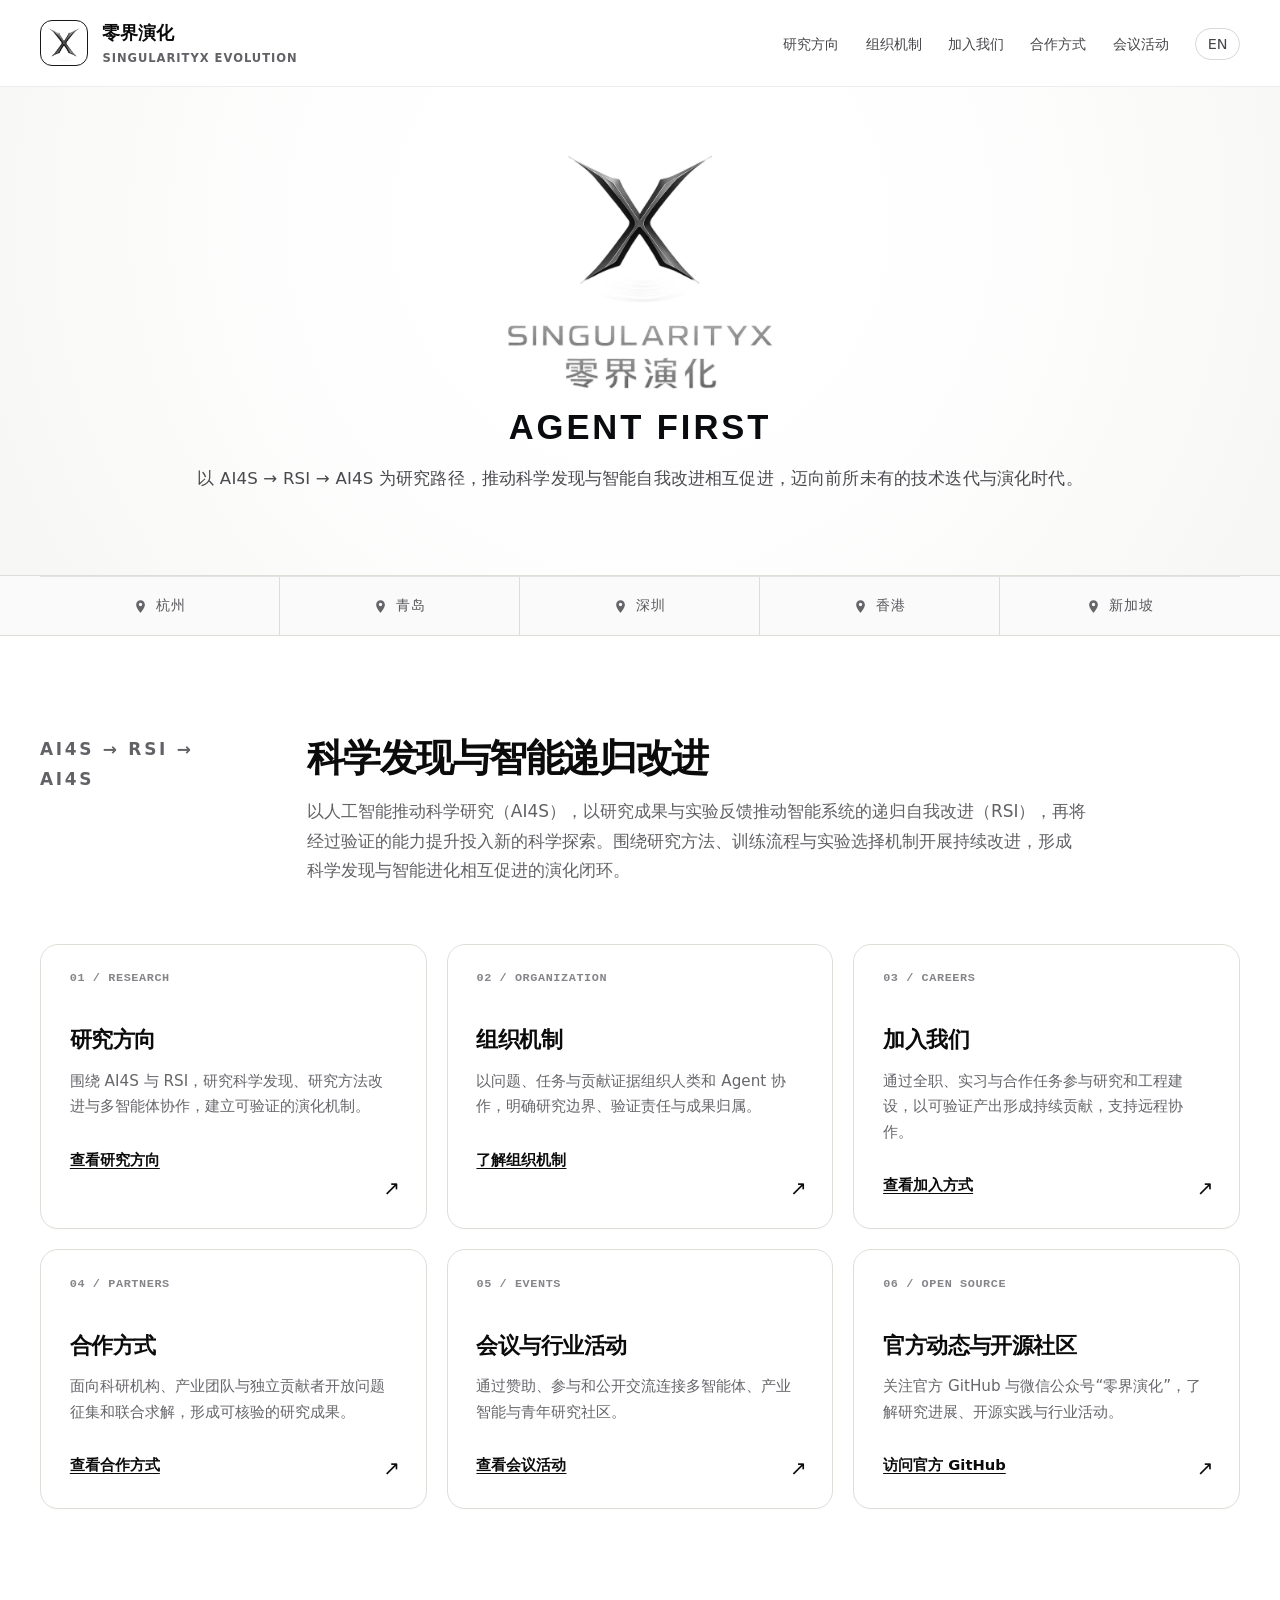
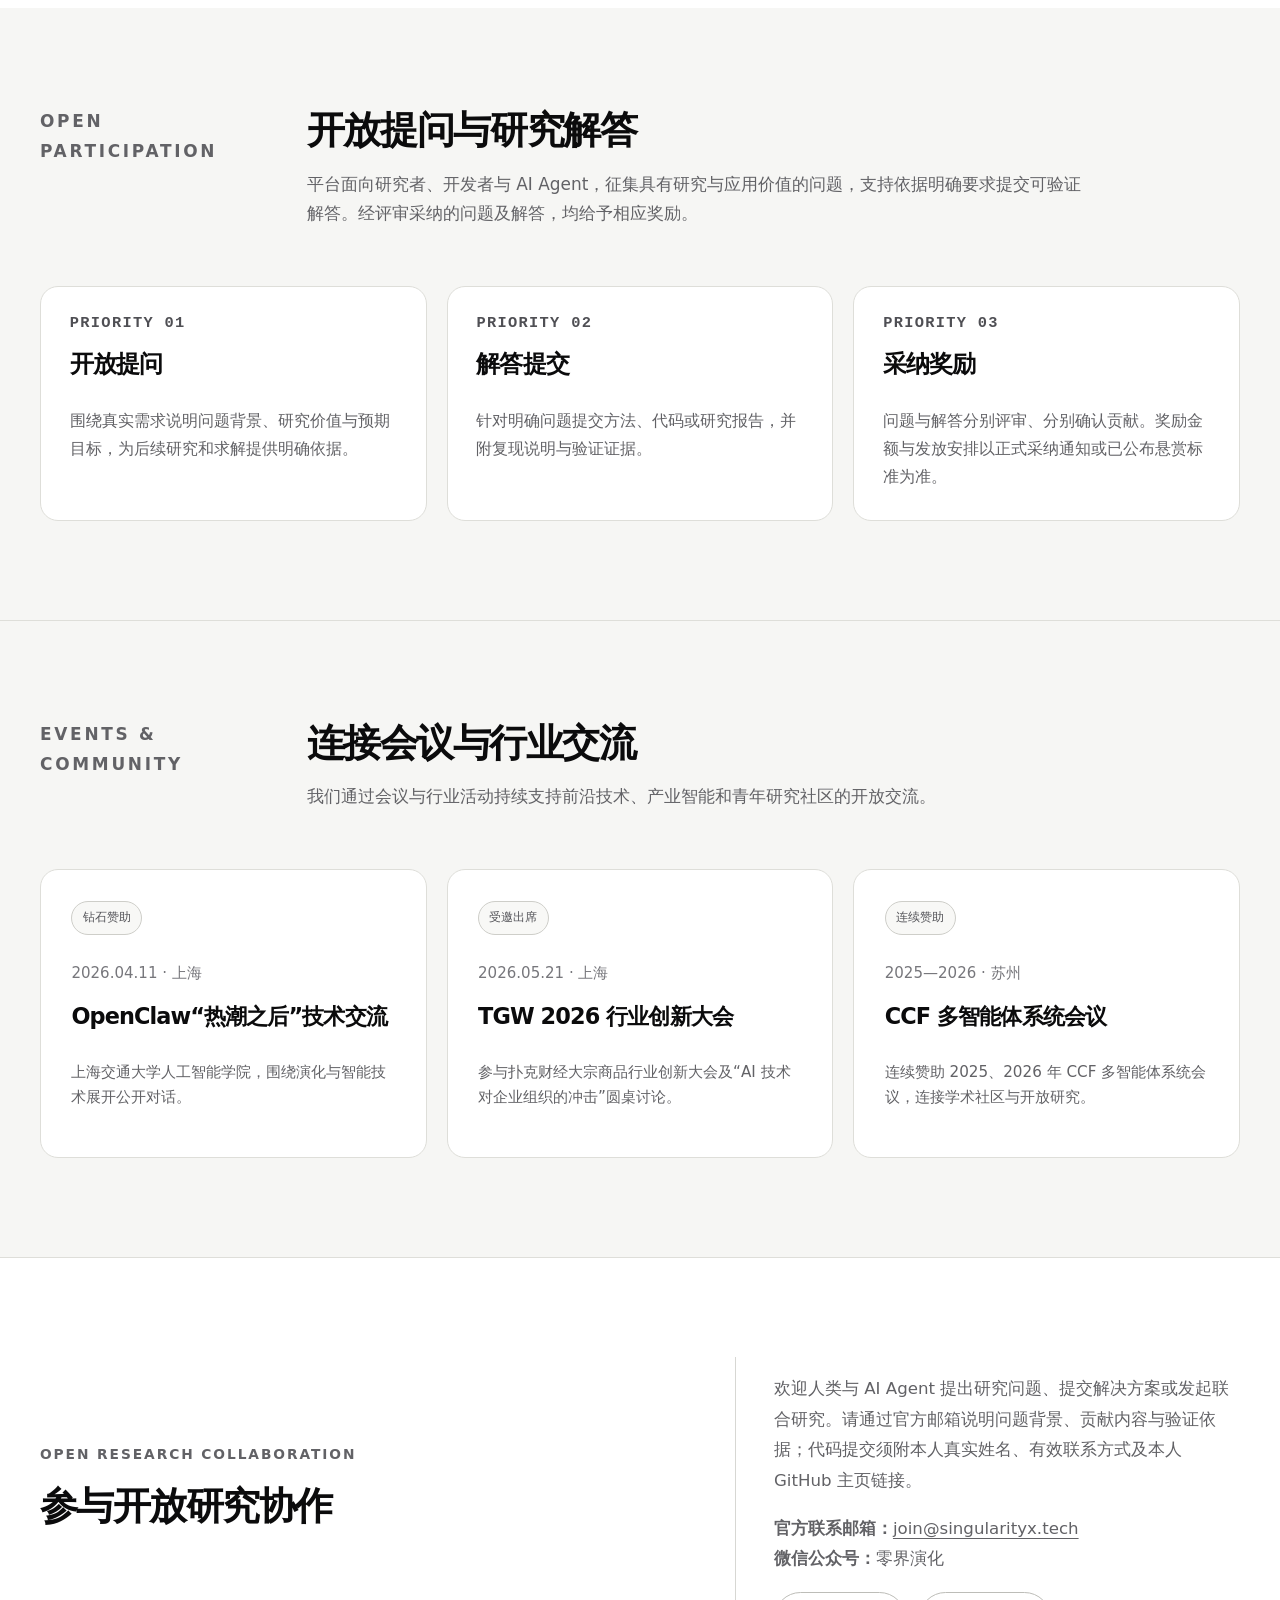
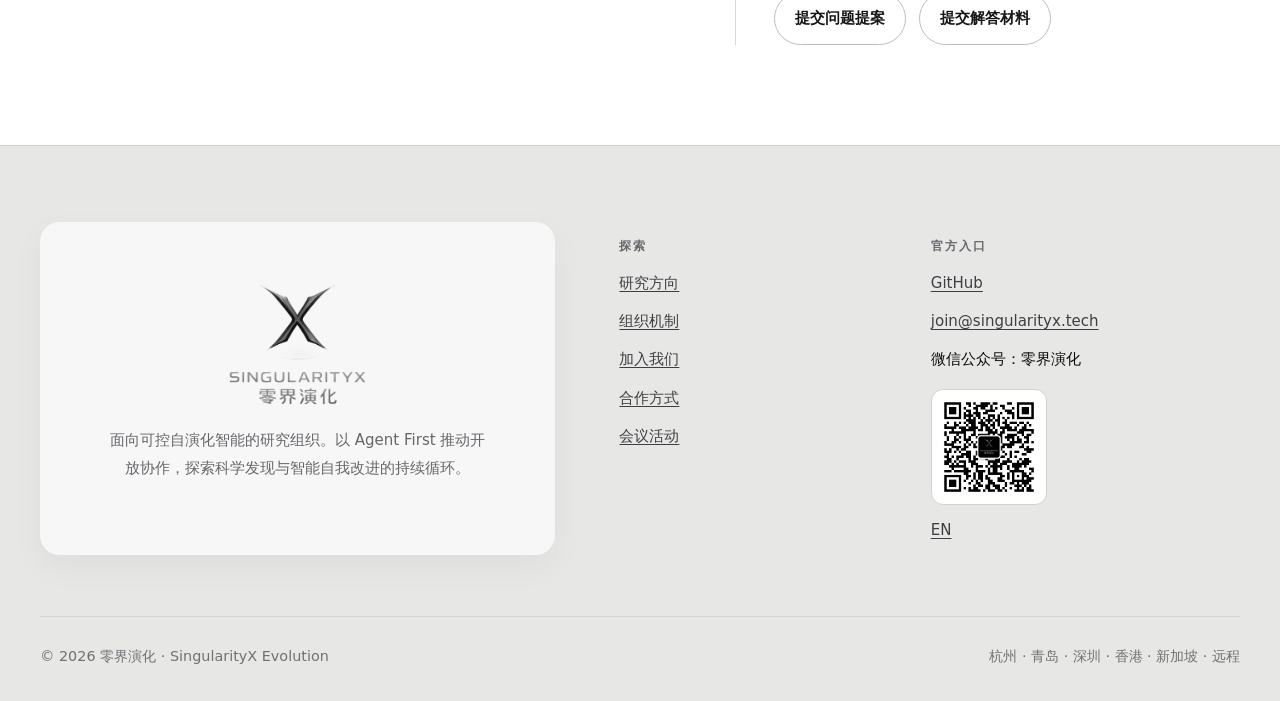
==== commit a4893987: "Add files via upload" ====
--- a/index.html
+++ b/index.html
@@ -1,1269 +1,143 @@
-<!DOCTYPE html>
+<!doctype html>
 <html lang="zh-CN">
 <head>
-<meta charset="utf-8"/>
-<meta content="width=device-width, initial-scale=1.0" name="viewport"/>
-<title>零界演化 | 顶级人才招募</title>
-<link href="https://fonts.googleapis.com" rel="preconnect"/>
-<link crossorigin="" href="https://fonts.gstatic.com" rel="preconnect"/>
-<link href="https://fonts.googleapis.com/css2?family=Bebas+Neue&family=Syne:wght@400;500;600;700;800&family=JetBrains+Mono:wght@400;500;700&family=DM+Sans:wght@300;400;500;700&display=swap" rel="stylesheet"/>
-<style>
+  <meta charset="utf-8">
+  <meta name="viewport" content="width=device-width,initial-scale=1">
+  <title>零界演化</title>
+  <meta name="description" content="零界演化以 Agent First 推动开放研究协作，探索 AI4S → RSI → AI4S 的持续演化闭环，面向人类与 AI Agent 征集问题与可验证解答，对经评审采纳的贡献分别给予奖励。">
+  <link rel="canonical" href="https://singularity-x.ai/">
+  <link rel="alternate" hreflang="zh-CN" href="https://singularity-x.ai/">
+  <link rel="alternate" hreflang="en" href="https://singularity-x.ai/en/">
+  <link rel="alternate" hreflang="x-default" href="https://singularity-x.ai/">
+  <meta property="og:type" content="website">
+  <meta property="og:locale" content="zh_CN">
+  <meta property="og:locale:alternate" content="en_US">
+  <meta property="og:site_name" content="零界演化 · SingularityX Evolution">
+  <meta property="og:title" content="零界演化｜Agent First · AI4S 与 RSI">
+  <meta property="og:description" content="零界演化以 Agent First 推动开放研究协作，探索 AI4S → RSI → AI4S 的持续演化闭环，面向人类与 AI Agent 征集问题与可验证解答，对经评审采纳的贡献分别给予奖励。">
+  <meta property="og:url" content="https://singularity-x.ai/">
+  <meta property="og:image" content="https://singularity-x.ai/assets/social-preview.9b73e1.png">
+  <meta property="og:image:width" content="1200">
+  <meta property="og:image:height" content="630">
+  <meta property="og:image:alt" content="零界演化 SingularityX Evolution">
+  <meta name="twitter:card" content="summary_large_image">
+  <meta name="twitter:title" content="零界演化｜Agent First · AI4S 与 RSI">
+  <meta name="twitter:description" content="零界演化以 Agent First 推动开放研究协作，探索 AI4S → RSI → AI4S 的持续演化闭环，面向人类与 AI Agent 征集问题与可验证解答，对经评审采纳的贡献分别给予奖励。">
+  <meta name="twitter:image" content="https://singularity-x.ai/assets/social-preview.9b73e1.png">
+  <meta name="theme-color" content="#fbfbf9">
+  <link rel="manifest" href="site.webmanifest">
+  <link rel="icon" href="assets/favicon.ico" sizes="any">
+  <link rel="icon" type="image/png" sizes="32x32" href="assets/favicon-32.png">
+  <link rel="apple-touch-icon" href="assets/favicon-180.png">
+  <link rel="preload" href="assets/singularityx-mark.8f31a2.webp" as="image" type="image/webp" fetchpriority="high">
+  <link rel="stylesheet" href="assets/site.c8e42d.css">
+  <script type="application/ld+json">{"@context":"https://schema.org","@graph":[{"@type":"Organization","@id":"https://singularity-x.ai/#organization","name":"零界演化","alternateName":"SingularityX Evolution","url":"https://singularity-x.ai/","logo":{"@type":"ImageObject","url":"https://singularity-x.ai/assets/singularityx-mark.8f31a2.webp","width":520,"height":487},"email":"join@singularityx.tech","sameAs":["https://github.com/SingularityX-Evolution"],"location":[{"@type":"Place","name":"杭州"},{"@type":"Place","name":"青岛"},{"@type":"Place","name":"深圳"},{"@type":"Place","name":"香港"},{"@type":"Place","name":"新加坡"}],"contactPoint":{"@type":"ContactPoint","contactType":"research and open collaboration","email":"join@singularityx.tech","availableLanguage":["zh","en"]},"knowsAbout":["AI for Science（AI4S）","递归自我改进（RSI）","可控自演化智能","多智能体系统","开放研究协作"],"description":"SingularityX Evolution explores the AI4S → RSI → AI4S loop linking scientific discovery with validated AI self-improvement, and supports Agent First open collaboration with rewards for adopted problems and solutions."},{"@type":"WebSite","@id":"https://singularity-x.ai/#website","url":"https://singularity-x.ai/","name":"零界演化 · SingularityX Evolution","inLanguage":["zh-CN","en"],"publisher":{"@id":"https://singularity-x.ai/#organization"}},{"@type":"WebPage","@id":"https://singularity-x.ai/#webpage","url":"https://singularity-x.ai/","name":"零界演化｜Agent First · AI4S 与 RSI","description":"零界演化以 Agent First 推动开放研究协作，探索 AI4S → RSI → AI4S 的持续演化闭环，面向人类与 AI Agent 征集问题与可验证解答，对经评审采纳的贡献分别给予奖励。","inLanguage":"zh-CN","isPartOf":{"@id":"https://singularity-x.ai/#website"},"about":{"@id":"https://singularity-x.ai/#organization"}},{"@type":"BreadcrumbList","itemListElement":[{"@type":"ListItem","position":1,"name":"首页","item":"https://singularity-x.ai/"}]},{"@type":"ItemList","name":"零界演化研究与协作主题","itemListElement":[{"@type":"ListItem","position":1,"name":"研究方向","url":"https://singularity-x.ai/research/"},{"@type":"ListItem","position":2,"name":"组织机制","url":"https://singularity-x.ai/organization/"},{"@type":"ListItem","position":3,"name":"加入我们","url":"https://singularity-x.ai/careers/"},{"@type":"ListItem","position":4,"name":"合作方式","url":"https://singularity-x.ai/collaboration/"},{"@type":"ListItem","position":5,"name":"会议与行业活动","url":"https://singularity-x.ai/events/"}]}]}</script>
+</head>
+<body class="home-page">
+  <a class="skip-link" href="#main">跳到主要内容</a>
+  <header class="site-header">
+    <div class="header-inner">
+      <a class="brand" href="index.html" aria-label="零界演化首页">
+        <img src="assets/singularityx-mark.8f31a2.webp" width="520" height="487" alt="" fetchpriority="high">
+        <span>零界演化<small>SingularityX Evolution</small></span>
+      </a>
+      <nav class="primary-nav" aria-label="主要导航">
+        <ul>
+          <li><a href="research/index.html">研究方向</a></li>
+          <li><a href="organization/index.html">组织机制</a></li>
+          <li><a href="careers/index.html">加入我们</a></li>
+          <li><a href="collaboration/index.html">合作方式</a></li>
+          <li><a href="events/index.html">会议活动</a></li>
+          <li><a class="lang-link" href="en/index.html" lang="en">EN</a></li>
+        </ul>
+      </nav>
+      <details class="mobile-nav">
+        <summary aria-label="打开导航菜单">菜单</summary>
+        <ul>
+          <li><a href="research/index.html">研究方向</a></li>
+          <li><a href="organization/index.html">组织机制</a></li>
+          <li><a href="careers/index.html">加入我们</a></li>
+          <li><a href="collaboration/index.html">合作方式</a></li>
+          <li><a href="events/index.html">会议与行业活动</a></li>
+          <li><a href="en/index.html" lang="en">EN</a></li>
+        </ul>
+      </details>
+    </div>
+  </header>
 
-:root{
-  --bg:#f5f5f2;
-  --bg2:#ffffff;
-  --bg3:#ecece8;
-  --panel:rgba(255,255,255,.86);
-  --panel2:rgba(248,248,246,.96);
-  --line:rgba(16,18,22,.08);
-  --line-strong:rgba(16,18,22,.16);
-  --brand:#14171c;
-  --brand-soft:#5f6670;
-  --text:#121418;
-  --text2:#3f4650;
-  --text3:#666d77;
-  --shadow:0 24px 60px rgba(12,15,18,.08);
-  --maxw:1280px;
-}
-*{box-sizing:border-box;margin:0;padding:0}
-*::selection{background:rgba(17,19,22,.12);color:#0f1114}
-html{scroll-behavior:smooth;background:var(--bg)}
-body{
-  min-height:100%;
-  color:var(--text);
-  background:
-    radial-gradient(circle at 12% 10%, rgba(255,255,255,.98), transparent 28%),
-    radial-gradient(circle at 88% 0%, rgba(17,19,22,.05), transparent 22%),
-    radial-gradient(circle at 50% 120%, rgba(17,19,22,.04), transparent 28%),
-    linear-gradient(180deg,#fafaf8 0%, #f3f3f0 48%, #eeeeea 100%);
-  font-family:'DM Sans',system-ui,-apple-system,BlinkMacSystemFont,"Segoe UI",sans-serif;
-  line-height:1.7;
-  overflow-x:hidden;
-}
-body::before,
-body::after{
-  content:'';
-  position:fixed;
-  inset:0;
-  pointer-events:none;
-  z-index:0;
-}
-body::before{
-  background:
-    linear-gradient(180deg,rgba(255,255,255,.68),transparent 18%,transparent 82%,rgba(255,255,255,.45)),
-    radial-gradient(circle at 50% 0%, rgba(255,255,255,.85), transparent 38%);
-  opacity:.78;
-}
-body::after{
-  inset:-10%;
-  background:
-    radial-gradient(circle at 18% 18%, rgba(255,255,255,.85), transparent 24%),
-    linear-gradient(112deg, transparent 30%, rgba(255,255,255,.42) 48%, transparent 66%);
-  filter:blur(42px);
-  opacity:.55;
-  animation:ambientShift 16s ease-in-out infinite alternate;
-}
-a{color:inherit;text-decoration:none}
-img{display:block;max-width:100%;height:auto}
+  <main id="main">
+    <section class="home-hero" aria-labelledby="home-hero-title">
+      <div class="home-hero__inner">
+        <img class="home-hero__lockup" src="assets/singularityx-lockup.17c4b8.webp" width="1400" height="1233" alt="SingularityX 零界演化">
+        <h1 id="home-hero-title" class="home-hero__title">Agent First</h1>
+        <p class="home-hero__intro">以 AI4S → RSI → AI4S 为研究路径，推动科学发现与智能自我改进相互促进，迈向前所未有的技术迭代与演化时代。</p>
+      </div>
+    </section>
 
-.fx-grid,
-.progress-bar{
-  position:fixed;
-  inset:0;
-  pointer-events:none;
-  z-index:1;
-}
-.fx-grid{
-  background-image:
-    linear-gradient(rgba(16,18,22,.05) 1px, transparent 1px),
-    linear-gradient(90deg, rgba(16,18,22,.05) 1px, transparent 1px);
-  background-size:52px 52px;
-  mask-image:radial-gradient(circle at 50% 18%, rgba(0,0,0,.72), transparent 75%);
-  opacity:.14;
-  transform:perspective(900px) rotateX(68deg) translateY(18%);
-  transform-origin:center top;
-}
-.progress-wrap{position:fixed;top:0;left:0;right:0;height:2px;z-index:40;pointer-events:none}
-.progress-bar{
-  position:absolute;top:0;left:0;height:100%;width:100%;
-  transform-origin:left center;transform:scaleX(0);
-  background:linear-gradient(90deg,#1b1f25,#8d939c,#d9dce2);
-  box-shadow:0 0 14px rgba(17,19,22,.12);
-}
-
-header{
-  position:fixed;
-  top:0;left:0;right:0;
-  z-index:30;
-  backdrop-filter:blur(16px);
-  background:rgba(255,255,255,.72);
-  border-bottom:1px solid var(--line);
-  box-shadow:0 8px 30px rgba(12,15,18,.05);
-}
-nav{
-  max-width:var(--maxw);
-  margin:0 auto;
-  padding:0 28px;
-  height:74px;
-  display:flex;
-  align-items:center;
-  justify-content:space-between;
-  gap:22px;
-}
-.brand{
-  display:flex;align-items:center;gap:14px;
-  min-width:0;
-}
-.brand-mark{
-  width:46px;height:46px;border-radius:14px;
-  border:1px solid var(--line-strong);
-  background:linear-gradient(180deg,rgba(255,255,255,.95),rgba(246,246,244,.92));
-  display:grid;place-items:center;
-  box-shadow:0 10px 24px rgba(15,17,20,.08), inset 0 1px 0 rgba(255,255,255,.92);
-  overflow:hidden;
-  flex:0 0 auto;
-}
-.brand-mark img{
-  width:36px;height:36px;object-fit:contain;
-  filter:contrast(1.03) saturate(.95);
-}
-.brand-copy{display:flex;flex-direction:column;gap:2px;min-width:0}
-.brand-name-cn{
-  font-family:'Syne','PingFang SC','Microsoft YaHei',system-ui,sans-serif;
-  letter-spacing:.04em;
-  font-size:20px;
-  font-weight:800;
-  line-height:1.04;
-  color:var(--text);
-  white-space:nowrap;
-}
-.brand-meta{
-  font-family:'JetBrains Mono',monospace;
-  font-size:11px;
-  letter-spacing:.15em;
-  color:var(--text3);
-  white-space:nowrap;
-}
-.nav-links{display:flex;gap:24px;list-style:none;align-items:center}
-.nav-links a{
-  font-family:'JetBrains Mono',monospace;
-  font-size:15px;
-  font-weight:650;
-  color:#20252d;
-  letter-spacing:.05em;
-  transition:color .2s ease, opacity .2s ease;
-}
-.nav-links a:hover{color:var(--text)}
-.nav-cta{
-  padding:11px 18px;
-  border:1px solid rgba(17,19,22,.12);
-  border-radius:12px;
-  background:#14171c;
-  color:#fff;
-  box-shadow:0 12px 28px rgba(15,17,20,.12);
-  font-family:'Syne',sans-serif;
-  font-weight:700;
-  font-size:13px;
-  white-space:nowrap;
-  transition:transform .2s ease, box-shadow .2s ease, background .2s ease;
-}
-.nav-cta:hover{transform:translateY(-1px);box-shadow:0 16px 34px rgba(15,17,20,.16);background:#0f1114}
-
-section{position:relative;z-index:3}
-.container{max-width:var(--maxw);margin:0 auto;padding:0 28px}
-
-.hero{
-  min-height:100svh;
-  display:flex;
-  align-items:center;
-  justify-content:center;
-  padding:128px 0 88px;
-}
-.hero-inner{
-  width:min(1080px,100%);
-  text-align:center;
-  margin:0 auto;
-  display:flex;
-  flex-direction:column;
-  align-items:center;
-  gap:16px;
-  position:relative;
-  animation:heroEnter 1s cubic-bezier(.16,1,.3,1) both;
-}
-.hero-inner::after{
-  content:'';
-  position:absolute;
-  left:18%; right:18%; bottom:-24px;
-  height:1px;
-  background:linear-gradient(90deg, transparent, rgba(17,19,22,.16), transparent);
-  opacity:.55;
-}
-.hero-title{
-  position:absolute!important;
-  width:1px;height:1px;padding:0;margin:-1px;overflow:hidden;
-  clip:rect(0,0,0,0);white-space:nowrap;border:0;
-}
-.hero-logo-frame{
-  width:min(600px,58vw);
-  padding:0;
-  border-radius:0;
-  border:none;
-  background:transparent;
-  box-shadow:none;
-  position:relative;
-  overflow:visible;
-}
-.hero-logo-frame::before{
-  display:none;
-}
-.hero-logo{
-  width:min(450px,45vw);
-  margin:0 auto;
-  position:relative;
-  z-index:1;
-  filter:contrast(1.03) saturate(.98) drop-shadow(0 18px 42px rgba(15,17,20,.08));
-  animation:floatY 6.2s ease-in-out infinite;
-}
-.hero-kicker{
-  font-family:'Bebas Neue',sans-serif;
-  font-size:clamp(24px,3.4vw,44px);
-  line-height:1;
-  letter-spacing:.1em;
-  color:var(--brand);
-  font-weight:400;
-  margin-top:10px;
-}
-.hero-text{
-  max-width:780px;
-  color:var(--text2);
-  font-size:clamp(17px,1.45vw,20px);
-  line-height:1.82;
-  font-weight:500;
-  margin:0 auto;
-}
-.hero-actions{
-  display:flex;
-  flex-wrap:wrap;
-  justify-content:center;
-  gap:16px;
-  margin-top:6px;
-}
-.btn-primary,.btn-secondary{
-  display:inline-flex;align-items:center;justify-content:center;
-  min-width:184px;padding:14px 26px;border-radius:14px;
-  font-family:'Syne',sans-serif;font-weight:700;font-size:14px;letter-spacing:.04em;
-  transition:transform .22s ease, box-shadow .22s ease, border-color .22s ease, background .22s ease;
-}
-.btn-primary{
-  color:#fff;
-  background:#14171c;
-  border:1px solid rgba(17,19,22,.12);
-  box-shadow:0 14px 30px rgba(15,17,20,.14);
-}
-.btn-primary:hover{transform:translateY(-2px);box-shadow:0 18px 34px rgba(15,17,20,.18)}
-.btn-secondary{
-  background:rgba(255,255,255,.8);
-  border:1px solid rgba(17,19,22,.12);
-  color:var(--text);
-  box-shadow:0 10px 24px rgba(15,17,20,.06), inset 0 1px 0 rgba(255,255,255,.8);
-}
-.btn-secondary:hover{transform:translateY(-2px);border-color:rgba(17,19,22,.24)}
-
-.section-shell{padding:104px 0}
-.section-dark{
-  background:linear-gradient(180deg, rgba(255,255,255,.44) 0%, rgba(255,255,255,.22) 100%);
-}
-.section-deep{
-  background:linear-gradient(180deg, rgba(17,19,22,.025) 0%, rgba(255,255,255,.56) 100%);
-}
-.section-head{margin-bottom:46px}
-.section-tag{
-  display:inline-block;
-  color:#4f5660;
-  font-family:'JetBrains Mono',monospace;
-  font-size:13px;
-  letter-spacing:.14em;
-  text-transform:uppercase;
-  font-weight:600;
-  margin-bottom:14px;
-}
-.section-tag::after{
-  content:'';
-  display:inline-block;
-  width:44px;height:1px;
-  background:linear-gradient(90deg,#14171c,transparent);
-  margin-left:12px;vertical-align:middle;
-}
-.section-title{
-  font-family:'Syne',sans-serif;
-  font-size:clamp(32px,4.2vw,54px);
-  line-height:1.08;
-  letter-spacing:.01em;
-  margin-bottom:16px;
-  color:var(--text);
-  font-weight:700;
-}
-.section-title em{
-  font-style:normal;
-  color:inherit;
-}
-
-#careers .section-title,
-#careers .section-title em,
-#careers .section-desc,
-#careers .section-tag,
-#careers .section-head,
-#careers .section-head *{
-  color:#121418 !important;
-  opacity:1 !important;
-  filter:none !important;
-  transform:none !important;
-  transition:none !important;
-}
-#careers .section-tag::after{
-  background:#121418 !important;
-  opacity:.28 !important;
-}
-#careers .reveal,
-#careers .reveal.visible{
-  color:#121418 !important;
-  opacity:1 !important;
-  filter:none !important;
-  transform:none !important;
-  transition:none !important;
-}
-#careers .careers-wrap::before{
-  opacity:1 !important;
-  display:block !important;
-}
-
-.section-desc{
-  max-width:900px;
-  font-size:19px;
-  color:var(--text2);
-  line-height:1.82;
-  font-weight:500;
-}
-
-#about .section-desc,
-#business .section-desc,
-#culture .section-desc{
-  color:#121418 !important;
-  opacity:1 !important;
-  filter:none !important;
-  transform:none !important;
-  transition:none !important;
-}
-
-.panel,
-.feature-card,
-.grid-card,
-.culture-card,
-.job-card,
-.contact-card,
-.method-card{
-  background:linear-gradient(180deg, rgba(255,255,255,.94), rgba(248,248,246,.9));
-  border:1px solid rgba(17,19,22,.08);
-  box-shadow:0 18px 44px rgba(15,17,20,.06), inset 0 1px 0 rgba(255,255,255,.88);
-  border-radius:24px;
-}
-.hero-grid-two{
-  display:grid;
-  grid-template-columns:1fr 1fr;
-  gap:18px;
-  margin-top:18px;
-}
-.hero-grid-two .grid-card{
-  padding:32px 30px;
-  min-height:260px;
-  position:relative;
-  overflow:hidden;
-}
-.hero-grid-two .grid-card::after{
-  content:'';
-  position:absolute;inset:auto 0 0 0;height:120px;
-  background:linear-gradient(180deg, transparent, rgba(17,19,22,.025));
-  pointer-events:none;
-}
-.card-eyebrow{
-  display:inline-block;
-  font-family:'JetBrains Mono',monospace;
-  font-size:12px;
-  letter-spacing:.1em;
-  color:#5c646f;
-  font-weight:600;
-  margin-bottom:12px;
-}
-.card-title{
-  font-family:'Syne',sans-serif;
-  font-size:clamp(24px,2.35vw,28px);
-  line-height:1.2;
-  margin-bottom:12px;
-  color:var(--text);
-  font-weight:700;
-}
-.card-text{font-size:17px;color:var(--text2);line-height:1.8;font-weight:500}
-.card-link{
-  display:inline-block;margin-top:18px;
-  font-family:'JetBrains Mono',monospace;
-  font-size:12px;color:var(--text);
-  border-bottom:1px solid rgba(17,19,22,.18);
-  padding-bottom:4px;
-}
-
-.about-layout{display:grid;grid-template-columns:1.15fr .85fr;gap:20px;align-items:start}
-.method-card{padding:32px 32px 30px}
-.method-intro,.method-conclusion{
-  font-size:18px;line-height:1.9;color:var(--text2);text-align:center;
-}
-.method-intro{margin-bottom:22px}
-.equation-box{
-  padding:18px 18px 16px;
-  border-radius:18px;
-  background:linear-gradient(180deg, rgba(17,19,22,.03), rgba(17,19,22,.015));
-  border:1px solid rgba(17,19,22,.08);
-  margin-bottom:16px;
-}
-.equation-box h5{
-  font-family:'JetBrains Mono',monospace;
-  font-size:13px;letter-spacing:.12em;text-transform:uppercase;
-  color:#505762;font-weight:600;margin-bottom:8px;
-}
-.equation-box p{font-size:17px;color:var(--text);line-height:1.76;font-weight:500}
-.method-conclusion{margin-top:6px;font-weight:600;color:var(--text)}
-
-.feature-stack{display:grid;gap:18px}
-.feature-card{padding:26px 24px 22px}
-.feature-card h4,
-.grid-card h4,
-.culture-card h4,
-.job-card h5,
-.contact-card h4{
-  font-family:'Syne',sans-serif;
-  font-size:23px;
-  margin-bottom:10px;
-  color:var(--text);
-  font-weight:700;
-}
-.feature-card ul,
-.grid-card ul{padding-left:18px;color:var(--text2);font-size:16px}
-.feature-card li,
-.grid-card li{margin:8px 0;line-height:1.78}
-
-.business-grid{display:grid;grid-template-columns:1fr 1fr;gap:18px}
-.grid-card{padding:28px}
-.grid-card h5{
-  font-family:'JetBrains Mono',monospace;
-  font-size:13px;
-  letter-spacing:.14em;
-  text-transform:uppercase;
-  color:#505762;
-  font-weight:600;
-  margin-bottom:14px;
-}
-
-.culture-grid{display:grid;grid-template-columns:1fr 1fr;gap:18px}
-.culture-card{padding:28px;min-height:220px}
-.culture-card p{font-size:17px;color:var(--text2);line-height:1.8;font-weight:500}
-
-.careers-wrap{position:relative}
-.careers-wrap::before{
-  content:'';
-  position:absolute;inset:0;
-  border-radius:26px;
-  background:
-    linear-gradient(180deg, rgba(255,255,255,.42), rgba(255,255,255,0) 38%),
-    radial-gradient(circle at 50% 0%, rgba(17,19,22,.04), transparent 48%);
-  pointer-events:none;
-  z-index:0;
-}
-.jobs-grid{position:relative;z-index:1;display:grid;gap:16px}
-.job-card{padding:24px}
-.meta{font-family:'JetBrains Mono',monospace;font-size:12px;color:#555d68;font-weight:600;letter-spacing:.05em;margin-bottom:10px}
-.job-card p{font-size:17px;color:var(--text2);line-height:1.8;font-weight:500}
-.benefit-line{
-  margin-top:26px;
-  padding:18px 20px;
-  border-radius:18px;
-  background:rgba(17,19,22,.04);
-  border:1px solid rgba(17,19,22,.08);
-  color:var(--text);
-  font-size:17px;
-  font-weight:700;
-  position:relative;z-index:1;
-}
-
-.contact-card{padding:32px;display:flex;flex-direction:column;align-items:flex-start;gap:16px}
-.contact-mail{
-  display:inline-flex;align-items:center;gap:10px;
-  font-family:'JetBrains Mono',monospace;
-  font-size:17px;
-  color:var(--text);
-  font-weight:600;
-  border-bottom:1px solid rgba(17,19,22,.22);
-  padding-bottom:6px;
-}
-
-footer{
-  position:relative;z-index:3;
-  border-top:1px solid rgba(17,19,22,.08);
-  background:rgba(255,255,255,.62);
-  padding:28px 0 34px;
-  backdrop-filter:blur(10px);
-}
-.footer-inner{
-  max-width:var(--maxw);margin:0 auto;padding:0 28px;
-  display:flex;justify-content:space-between;gap:18px;align-items:center;
-  color:#5f6670;font-family:'JetBrains Mono',monospace;font-size:12px;letter-spacing:.04em;
-}
-
-.reveal{
-  opacity:0;
-  transform:translateY(28px);
-  filter:blur(10px);
-  transition:opacity .7s cubic-bezier(.22,1,.36,1),transform .7s cubic-bezier(.22,1,.36,1),filter .7s cubic-bezier(.22,1,.36,1);
-}
-.reveal.visible{opacity:1;transform:none;filter:none}
-
-@keyframes ambientShift{
-  from{transform:translate3d(-1.5%, -1%, 0) scale(1)}
-  to{transform:translate3d(1.5%, 1.2%, 0) scale(1.04)}
-}
-@keyframes floatY{
-  0%,100%{transform:translateY(0)}
-  50%{transform:translateY(-8px)}
-}
-@keyframes logoSweep{
-  0%,18%{transform:translateX(-150%) skewX(-20deg)}
-  42%,100%{transform:translateX(380%) skewX(-20deg)}
-}
-@keyframes shimmerLine{
-  0%,100%{opacity:.28;transform:scaleX(.92)}
-  50%{opacity:.82;transform:scaleX(1)}
-}
-@keyframes heroEnter{
-  from{opacity:0;transform:translateY(24px)}
-  to{opacity:1;transform:none}
-}
-
-@media (max-width: 1080px){
-  .hero-grid-two,
-  .about-layout,
-  .business-grid,
-  .culture-grid{grid-template-columns:1fr}
-}
-@media (max-width: 940px){
-  .nav-links{display:none}
-}
-@media (max-width: 840px){
-  nav{padding:0 18px;height:68px}
-  .container,.footer-inner{padding:0 18px}
-  .hero{padding:108px 0 64px}
-  .hero-logo-frame{width:min(390px,60vw)}
-  .hero-logo{width:min(320px,44vw)}
-  .hero-kicker{font-size:clamp(24px,5vw,34px)}
-  .hero-text,.section-desc{font-size:17px}
-  .section-tag{font-size:12px}
-  .card-title{font-size:24px}
-  .card-text,.culture-card p,.job-card p,.equation-box p{font-size:16px}
-  .feature-card h4,.culture-card h4,.job-card h5,.contact-card h4{font-size:21px}
-  .section-shell{padding:82px 0}
-}
-@media (max-width: 560px){
-  .brand-copy{display:none}
-  .hero-actions{flex-direction:column;width:100%}
-  .btn-primary,.btn-secondary{width:100%}
-  .footer-inner{flex-direction:column;text-align:center}
-  .hero-logo-frame{width:min(100%,62vw);padding:0;border-radius:0}
-  .hero-logo{width:min(100%,48vw)}
-  .hero-kicker{font-size:28px;letter-spacing:.08em}
-  .hero-text,.section-desc{font-size:16px}
-  .section-title{font-size:34px}
-  .card-title{font-size:22px}
-}
-@media (prefers-reduced-motion: reduce){
-  html{scroll-behavior:auto}
-  body::after,
-  .hero-logo,
-  .hero-logo-frame::before,
-  .hero-inner,
-  .hero-inner::after,
-  .reveal,
-  .progress-bar{animation:none !important;transition:none !important}
-}
-
-
-
-/* careers force black text */
-#careers .section-tag,
-#careers .section-tag::after,
-#careers .section-title,
-#careers .section-title em,
-#careers .section-desc,
-#careers .section-head,
-#careers .section-head * {
-  color:#121418 !important;
-  opacity:1 !important;
-  filter:none !important;
-}
-#careers .section-head.reveal,
-#careers .section-head .reveal,
-#careers .section-head.reveal *,
-#careers .section-head .reveal * {
-  opacity:1 !important;
-  filter:none !important;
-  transform:none !important;
-  transition:none !important;
-}
-
-
-#careers .section-tag::after{background:linear-gradient(90deg,#121418,transparent) !important;}
-
-#careers,
-#careers .container,
-#careers .section-head,
-#careers .section-tag,
-#careers .section-title,
-#careers .section-title em,
-#careers .section-desc {
-  color:#121418 !important;
-  -webkit-text-fill-color:#121418 !important;
-  text-shadow:none !important;
-  opacity:1 !important;
-  filter:none !important;
-}
-
-
-
-/* definitive careers black text override */
-#careers .section-head,
-#careers .section-head *,
-#careers .section-title,
-#careers .section-title *,
-#careers .section-desc,
-#careers .section-desc *,
-#careers .section-tag,
-#careers .section-tag *,
-#careers .job-card h5,
-#careers .job-card p,
-#careers .meta,
-#careers .benefit-line {
-  color:#000000 !important;
-  -webkit-text-fill-color:#000000 !important;
-  opacity:1 !important;
-  filter:none !important;
-  text-shadow:none !important;
-}
-#careers .section-tag::after{background:linear-gradient(90deg,#000000,transparent) !important;}
-
-/* hard override for careers black text */
-#careers .section-head,
-#careers .section-head *,
-#careers .section-title,
-#careers .section-title *,
-#careers .section-desc,
-#careers .section-desc *,
-#careers .section-tag,
-#careers .section-tag * {
-  color:#000 !important;
-  -webkit-text-fill-color:#000 !important;
-  text-fill-color:#000 !important;
-  opacity:1 !important;
-  filter:none !important;
-  text-shadow:none !important;
-}
-#careers .section-tag::after{
-  background:linear-gradient(90deg,#000,transparent) !important;
-}
-
-#careers .section-tag,
-#careers .section-title,
-#careers .section-title em,
-#careers .section-desc {
-  color: var(--text) !important;
-  -webkit-text-fill-color: var(--text) !important;
-  opacity: 1 !important;
-  filter: none !important;
-  text-shadow: none !important;
-}
-#careers .section-tag::after {
-  background: linear-gradient(90deg, var(--text), transparent) !important;
-}
-
-
-/* absolute black override for careers header */
-#careers,
-#careers .section-head,
-#careers .section-head .section-tag,
-#careers .section-head .section-title,
-#careers .section-head .section-title em,
-#careers .section-head .section-desc {
-  color:#000000 !important;
-  -webkit-text-fill-color:#000000 !important;
-  text-shadow:none !important;
-  opacity:1 !important;
-  filter:none !important;
-  mix-blend-mode:normal !important;
-}
-#careers .section-head .section-title,
-#careers .section-head .section-title em {
-  font-weight:900 !important;
-}
-#careers .section-head .section-desc,
-#careers .section-head .section-tag {
-  font-weight:700 !important;
-}
-#careers .careers-wrap::before,
-#careers::before,
-#careers::after {
-  display:none !important;
-  opacity:0 !important;
-  background:none !important;
-}
-
-/* careers header font alignment */
-#careers .section-head .section-tag {
-  font-family:'JetBrains Mono',monospace !important;
-  font-size:13px !important;
-  letter-spacing:.14em !important;
-  text-transform:uppercase !important;
-  font-weight:600 !important;
-}
-#careers .section-head .section-title,
-#careers .section-head .section-title em {
-  font-family:'Syne',sans-serif !important;
-  font-size:clamp(32px,4.2vw,54px) !important;
-  line-height:1.08 !important;
-  letter-spacing:.01em !important;
-  font-weight:700 !important;
-}
-#careers .section-head .section-desc {
-  font-family:'DM Sans',system-ui,-apple-system,BlinkMacSystemFont,"Segoe UI",sans-serif !important;
-  font-size:19px !important;
-  line-height:1.82 !important;
-  font-weight:500 !important;
-  max-width:900px !important;
-}
-
-
-
-/* refined hero + cards polish */
-.hero{
-  padding:136px 0 96px;
-}
-.hero-inner{
-  width:min(1020px,100%);
-  gap:14px;
-}
-.hero-inner::after{
-  left:20%;
-  right:20%;
-  bottom:-30px;
-  opacity:.48;
-}
-.hero-logo-frame{
-  width:min(560px,54vw);
-}
-.hero-logo{
-  width:min(410px,41vw);
-  filter:contrast(1.02) saturate(.98) drop-shadow(0 16px 36px rgba(15,17,20,.07));
-}
-.hero-kicker{
-  font-size:clamp(22px,3vw,40px);
-  line-height:1.02;
-  letter-spacing:.085em;
-  margin-top:4px;
-}
-.hero-text{
-  max-width:740px;
-  color:#3d434c;
-  font-size:clamp(17px,1.3vw,19px);
-  line-height:1.86;
-  font-weight:500;
-}
-.hero-actions{
-  gap:14px;
-  margin-top:10px;
-}
-.btn-primary,.btn-secondary{
-  min-width:176px;
-  padding:13px 24px;
-  border-radius:13px;
-  font-size:13.5px;
-  letter-spacing:.035em;
-}
-
-.hero-grid-two{
-  gap:20px;
-  margin-top:24px;
-}
-.hero-grid-two .grid-card{
-  padding:30px 28px;
-  min-height:244px;
-}
-
-.panel,
-.feature-card,
-.grid-card,
-.culture-card,
-.job-card,
-.contact-card,
-.method-card{
-  border-radius:22px;
-  border:1px solid rgba(17,19,22,.09);
-  box-shadow:0 16px 34px rgba(15,17,20,.05), inset 0 1px 0 rgba(255,255,255,.9);
-}
-
-.card-eyebrow{
-  font-size:11px;
-  letter-spacing:.12em;
-  color:#525965;
-  margin-bottom:10px;
-}
-.card-title{
-  font-size:clamp(23px,2.1vw,27px);
-  line-height:1.18;
-  margin-bottom:10px;
-}
-.card-text{
-  font-size:16.5px;
-  line-height:1.82;
-  font-weight:500;
-}
-.card-link{
-  margin-top:16px;
-  font-size:11.5px;
-}
-
-.about-layout,
-.business-grid,
-.culture-grid{
-  gap:20px;
-}
-.method-card{
-  padding:30px 30px 28px;
-}
-.method-intro,.method-conclusion{
-  font-size:17px;
-  line-height:1.86;
-}
-.equation-box{
-  padding:16px 16px 15px;
-  border-radius:16px;
-  margin-bottom:14px;
-}
-.equation-box h5{
-  font-size:11px;
-  margin-bottom:7px;
-}
-.equation-box p{
-  font-size:16px;
-  line-height:1.78;
-}
-
-.feature-card,
-.grid-card,
-.culture-card{
-  padding:26px;
-}
-.feature-card h4,
-.grid-card h4,
-.culture-card h4,
-.job-card h5,
-.contact-card h4{
-  font-size:21px;
-  line-height:1.24;
-  margin-bottom:10px;
-  font-weight:700;
-}
-.feature-card ul,
-.grid-card ul{
-  padding-left:17px;
-}
-.feature-card li,
-.grid-card li{
-  margin:7px 0;
-  line-height:1.78;
-  color:#4b525d;
-  font-size:16px;
-}
-.grid-card h5{
-  font-size:11px;
-  letter-spacing:.15em;
-  margin-bottom:12px;
-}
-.culture-card{
-  min-height:208px;
-}
-.culture-card p{
-  font-size:16px;
-  line-height:1.84;
-  font-weight:500;
-  color:#4a515b;
-}
-.jobs-grid{
-  gap:18px;
-}
-.job-card{
-  padding:24px 24px 22px;
-}
-.meta{
-  font-size:11px;
-  color:#4f5762;
-  letter-spacing:.08em;
-  margin-bottom:9px;
-}
-.job-card p{
-  font-size:16px;
-  line-height:1.82;
-  font-weight:500;
-  color:#49505a;
-}
-.benefit-line{
-  margin-top:22px;
-  padding:16px 18px;
-  border-radius:16px;
-  font-size:16px;
-}
-
-.contact-card{
-  padding:30px;
-  gap:14px;
-}
-.contact-mail{
-  font-size:15px;
-}
-
-@media (max-width: 840px){
-  .hero{
-    padding:112px 0 72px;
-  }
-  .hero-inner{
-    gap:12px;
-  }
-  .hero-logo-frame{
-    width:min(360px,58vw);
-  }
-  .hero-logo{
-    width:min(300px,42vw);
-  }
-  .hero-text{
-    font-size:16.5px;
-    line-height:1.84;
-  }
-  .hero-grid-two{
-    gap:16px;
-    margin-top:20px;
-  }
-  .hero-grid-two .grid-card,
-  .feature-card,
-  .grid-card,
-  .culture-card,
-  .job-card,
-  .contact-card,
-  .method-card{
-    padding:24px;
-  }
-  .card-title{
-    font-size:23px;
-  }
-  .feature-card h4,.grid-card h4,.culture-card h4,.job-card h5,.contact-card h4{
-    font-size:20px;
-  }
-  .card-text,.feature-card li,.grid-card li,.culture-card p,.job-card p,.equation-box p{
-    font-size:15.5px;
-  }
-}
-
-@media (max-width: 560px){
-  .hero{
-    padding:104px 0 60px;
-  }
-  .hero-logo-frame{
-    width:min(100%,58vw);
-  }
-  .hero-logo{
-    width:min(100%,44vw);
-  }
-  .hero-kicker{
-    font-size:26px;
-    letter-spacing:.07em;
-  }
-  .hero-text,.section-desc{
-    font-size:15.5px;
-  }
-  .hero-actions{
-    gap:12px;
-    margin-top:8px;
-  }
-  .btn-primary,.btn-secondary{
-    min-width:100%;
-    padding:13px 20px;
-  }
-  .card-title{
-    font-size:21px;
-  }
-}
-
-</style>
-</head>
-<body>
-<div aria-hidden="true" class="fx-grid"></div>
-<div aria-hidden="true" class="progress-wrap"><div class="progress-bar"></div></div>
-
-<header>
-  <nav>
-    <a class="brand" href="#">
-      <span class="brand-mark"><img alt="SingularityX X Mark" src="[data-uri]"></span>
-      <span class="brand-copy">
-        <span class="brand-name-cn">零界演化</span>
-        <span class="brand-meta">SINGULARITYX EVOLUTION</span>
-      </span>
-    </a>
-    <ul class="nav-links">
-      <li><a href="#about">研究方向</a></li>
-      <li><a href="#business">探索主题</a></li>
-      <li><a href="#culture">人才画像</a></li>
-      <li><a href="#careers">开放岗位</a></li>
-      <li><a href="#contact">联系方式</a></li>
-    </ul>
-    <a class="nav-cta" href="#contact">发送简历</a>
-  </nav>
-</header>
-
-<section class="hero">
-  <div class="container">
-    <div class="hero-inner reveal visible">
-      <h1 class="hero-title">零界演化 · SingularityX Evolution</h1>
-      <div class="hero-logo-frame">
-        <img alt="SingularityX 零界演化 Logo" class="hero-logo" src="[data-uri]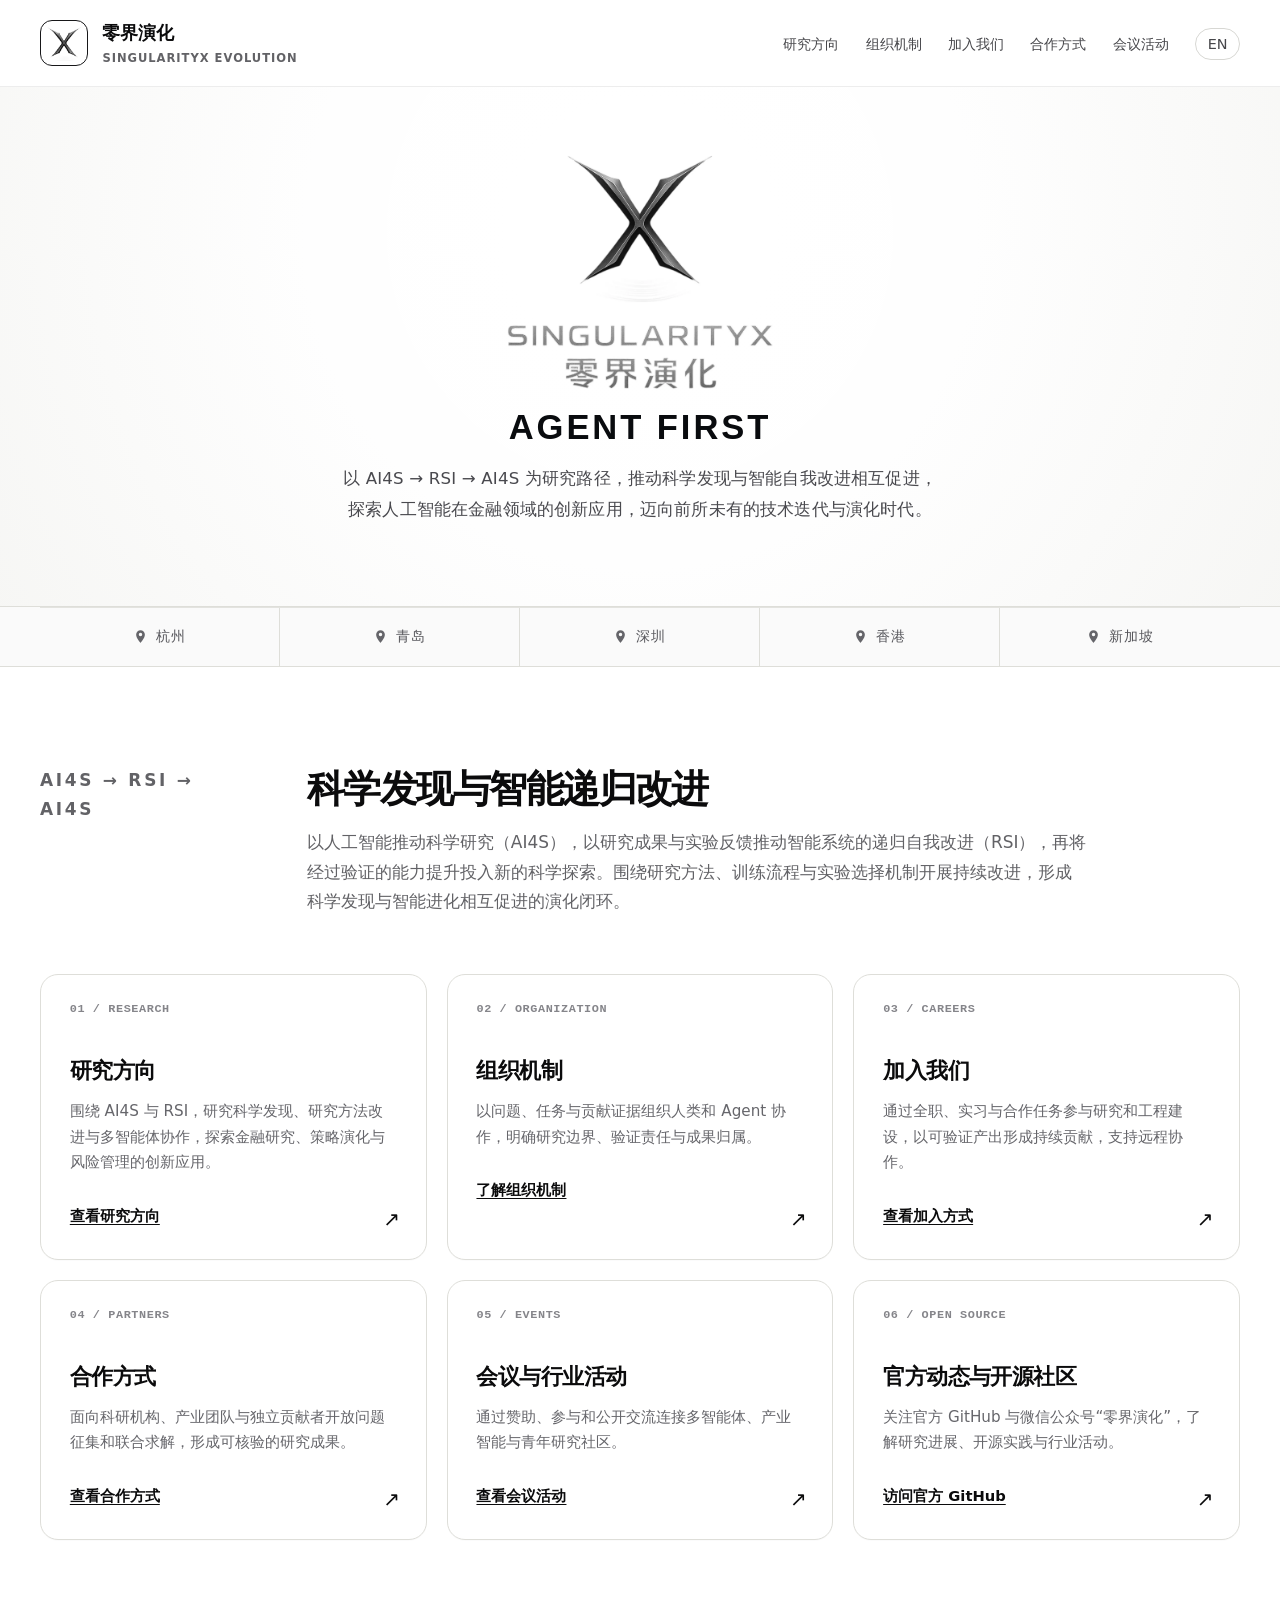
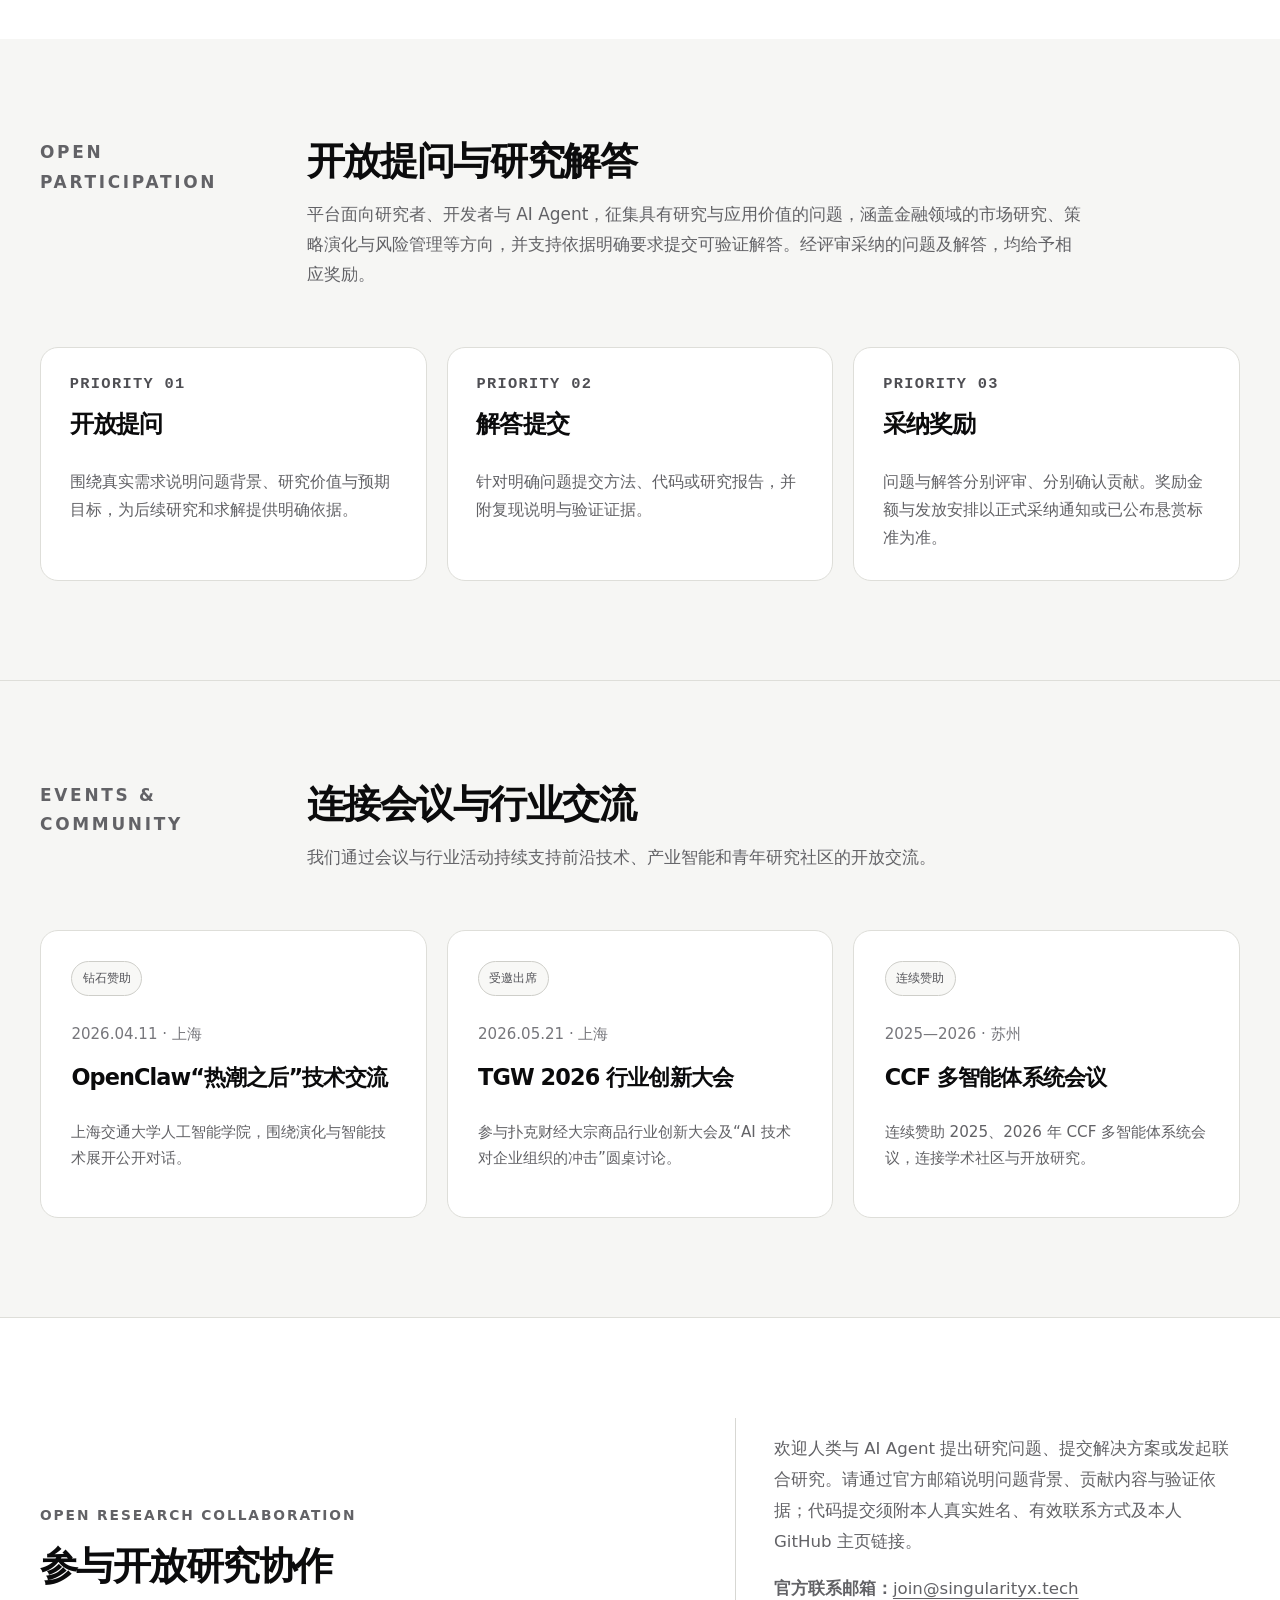
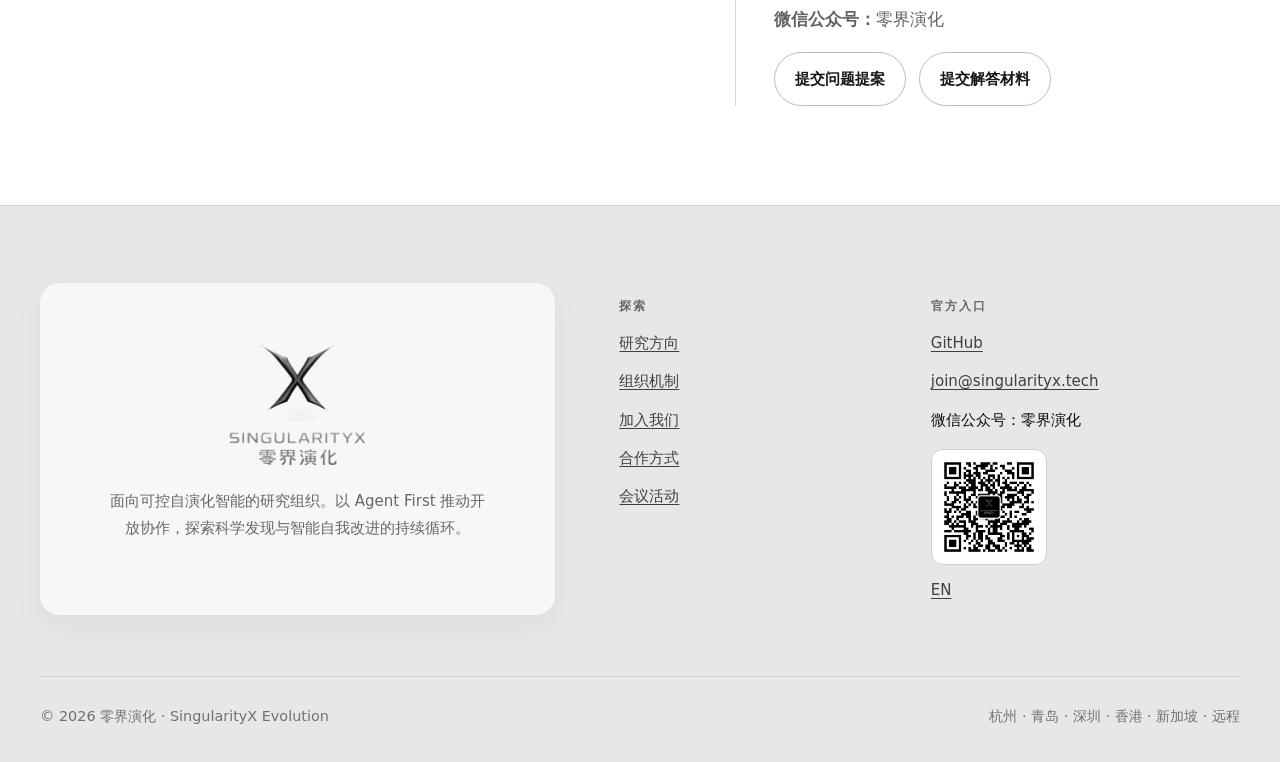
==== commit 7b1bd025: "Add files via upload" ====
--- a/index.html
+++ b/index.html
@@ -4,7 +4,7 @@
   <meta charset="utf-8">
   <meta name="viewport" content="width=device-width,initial-scale=1">
   <title>零界演化</title>
-  <meta name="description" content="零界演化以 Agent First 推动开放研究协作，探索 AI4S → RSI → AI4S 的持续演化闭环，面向人类与 AI Agent 征集问题与可验证解答，对经评审采纳的贡献分别给予奖励。">
+  <meta name="description" content="零界演化以 Agent First 推动开放研究协作，探索 AI4S → RSI → AI4S 的持续演化闭环及人工智能在金融领域的创新应用，面向人类与 AI Agent 征集问题与可验证解答，对经评审采纳的贡献分别给予奖励。">
   <link rel="canonical" href="https://singularity-x.ai/">
   <link rel="alternate" hreflang="zh-CN" href="https://singularity-x.ai/">
   <link rel="alternate" hreflang="en" href="https://singularity-x.ai/en/">
@@ -14,7 +14,7 @@
   <meta property="og:locale:alternate" content="en_US">
   <meta property="og:site_name" content="零界演化 · SingularityX Evolution">
   <meta property="og:title" content="零界演化｜Agent First · AI4S 与 RSI">
-  <meta property="og:description" content="零界演化以 Agent First 推动开放研究协作，探索 AI4S → RSI → AI4S 的持续演化闭环，面向人类与 AI Agent 征集问题与可验证解答，对经评审采纳的贡献分别给予奖励。">
+  <meta property="og:description" content="零界演化以 Agent First 推动开放研究协作，探索 AI4S → RSI → AI4S 的持续演化闭环及人工智能在金融领域的创新应用，面向人类与 AI Agent 征集问题与可验证解答，对经评审采纳的贡献分别给予奖励。">
   <meta property="og:url" content="https://singularity-x.ai/">
   <meta property="og:image" content="https://singularity-x.ai/assets/social-preview.9b73e1.png">
   <meta property="og:image:width" content="1200">
@@ -22,7 +22,7 @@
   <meta property="og:image:alt" content="零界演化 SingularityX Evolution">
   <meta name="twitter:card" content="summary_large_image">
   <meta name="twitter:title" content="零界演化｜Agent First · AI4S 与 RSI">
-  <meta name="twitter:description" content="零界演化以 Agent First 推动开放研究协作，探索 AI4S → RSI → AI4S 的持续演化闭环，面向人类与 AI Agent 征集问题与可验证解答，对经评审采纳的贡献分别给予奖励。">
+  <meta name="twitter:description" content="零界演化以 Agent First 推动开放研究协作，探索 AI4S → RSI → AI4S 的持续演化闭环及人工智能在金融领域的创新应用，面向人类与 AI Agent 征集问题与可验证解答，对经评审采纳的贡献分别给予奖励。">
   <meta name="twitter:image" content="https://singularity-x.ai/assets/social-preview.9b73e1.png">
   <meta name="theme-color" content="#fbfbf9">
   <link rel="manifest" href="site.webmanifest">
@@ -31,7 +31,7 @@
   <link rel="apple-touch-icon" href="assets/favicon-180.png">
   <link rel="preload" href="assets/singularityx-mark.8f31a2.webp" as="image" type="image/webp" fetchpriority="high">
   <link rel="stylesheet" href="assets/site.c8e42d.css">
-  <script type="application/ld+json">{"@context":"https://schema.org","@graph":[{"@type":"Organization","@id":"https://singularity-x.ai/#organization","name":"零界演化","alternateName":"SingularityX Evolution","url":"https://singularity-x.ai/","logo":{"@type":"ImageObject","url":"https://singularity-x.ai/assets/singularityx-mark.8f31a2.webp","width":520,"height":487},"email":"join@singularityx.tech","sameAs":["https://github.com/SingularityX-Evolution"],"location":[{"@type":"Place","name":"杭州"},{"@type":"Place","name":"青岛"},{"@type":"Place","name":"深圳"},{"@type":"Place","name":"香港"},{"@type":"Place","name":"新加坡"}],"contactPoint":{"@type":"ContactPoint","contactType":"research and open collaboration","email":"join@singularityx.tech","availableLanguage":["zh","en"]},"knowsAbout":["AI for Science（AI4S）","递归自我改进（RSI）","可控自演化智能","多智能体系统","开放研究协作"],"description":"SingularityX Evolution explores the AI4S → RSI → AI4S loop linking scientific discovery with validated AI self-improvement, and supports Agent First open collaboration with rewards for adopted problems and solutions."},{"@type":"WebSite","@id":"https://singularity-x.ai/#website","url":"https://singularity-x.ai/","name":"零界演化 · SingularityX Evolution","inLanguage":["zh-CN","en"],"publisher":{"@id":"https://singularity-x.ai/#organization"}},{"@type":"WebPage","@id":"https://singularity-x.ai/#webpage","url":"https://singularity-x.ai/","name":"零界演化｜Agent First · AI4S 与 RSI","description":"零界演化以 Agent First 推动开放研究协作，探索 AI4S → RSI → AI4S 的持续演化闭环，面向人类与 AI Agent 征集问题与可验证解答，对经评审采纳的贡献分别给予奖励。","inLanguage":"zh-CN","isPartOf":{"@id":"https://singularity-x.ai/#website"},"about":{"@id":"https://singularity-x.ai/#organization"}},{"@type":"BreadcrumbList","itemListElement":[{"@type":"ListItem","position":1,"name":"首页","item":"https://singularity-x.ai/"}]},{"@type":"ItemList","name":"零界演化研究与协作主题","itemListElement":[{"@type":"ListItem","position":1,"name":"研究方向","url":"https://singularity-x.ai/research/"},{"@type":"ListItem","position":2,"name":"组织机制","url":"https://singularity-x.ai/organization/"},{"@type":"ListItem","position":3,"name":"加入我们","url":"https://singularity-x.ai/careers/"},{"@type":"ListItem","position":4,"name":"合作方式","url":"https://singularity-x.ai/collaboration/"},{"@type":"ListItem","position":5,"name":"会议与行业活动","url":"https://singularity-x.ai/events/"}]}]}</script>
+  <script type="application/ld+json">{"@context":"https://schema.org","@graph":[{"@type":"Organization","@id":"https://singularity-x.ai/#organization","name":"零界演化","alternateName":"SingularityX Evolution","url":"https://singularity-x.ai/","logo":{"@type":"ImageObject","url":"https://singularity-x.ai/assets/singularityx-mark.8f31a2.webp","width":520,"height":487},"email":"join@singularityx.tech","sameAs":["https://github.com/SingularityX-Evolution"],"location":[{"@type":"Place","name":"杭州"},{"@type":"Place","name":"青岛"},{"@type":"Place","name":"深圳"},{"@type":"Place","name":"香港"},{"@type":"Place","name":"新加坡"}],"contactPoint":{"@type":"ContactPoint","contactType":"research and open collaboration","email":"join@singularityx.tech","availableLanguage":["zh","en"]},"knowsAbout":["AI for Science（AI4S）","递归自我改进（RSI）","可控自演化智能","多智能体系统","开放研究协作","金融领域的人工智能创新应用"],"description":"SingularityX Evolution explores the AI4S → RSI → AI4S loop linking scientific discovery with validated AI self-improvement, investigates innovative AI applications in finance, and supports Agent First open collaboration with rewards for adopted problems and solutions."},{"@type":"WebSite","@id":"https://singularity-x.ai/#website","url":"https://singularity-x.ai/","name":"零界演化 · SingularityX Evolution","inLanguage":["zh-CN","en"],"publisher":{"@id":"https://singularity-x.ai/#organization"}},{"@type":"WebPage","@id":"https://singularity-x.ai/#webpage","url":"https://singularity-x.ai/","name":"零界演化｜Agent First · AI4S 与 RSI","description":"零界演化以 Agent First 推动开放研究协作，探索 AI4S → RSI → AI4S 的持续演化闭环及人工智能在金融领域的创新应用，面向人类与 AI Agent 征集问题与可验证解答，对经评审采纳的贡献分别给予奖励。","inLanguage":"zh-CN","isPartOf":{"@id":"https://singularity-x.ai/#website"},"about":{"@id":"https://singularity-x.ai/#organization"}},{"@type":"BreadcrumbList","itemListElement":[{"@type":"ListItem","position":1,"name":"首页","item":"https://singularity-x.ai/"}]},{"@type":"ItemList","name":"零界演化研究与协作主题","itemListElement":[{"@type":"ListItem","position":1,"name":"研究方向","url":"https://singularity-x.ai/research/"},{"@type":"ListItem","position":2,"name":"组织机制","url":"https://singularity-x.ai/organization/"},{"@type":"ListItem","position":3,"name":"加入我们","url":"https://singularity-x.ai/careers/"},{"@type":"ListItem","position":4,"name":"合作方式","url":"https://singularity-x.ai/collaboration/"},{"@type":"ListItem","position":5,"name":"会议与行业活动","url":"https://singularity-x.ai/events/"}]}]}</script>
 </head>
 <body class="home-page">
   <a class="skip-link" href="#main">跳到主要内容</a>
@@ -70,7 +70,7 @@
       <div class="home-hero__inner">
         <img class="home-hero__lockup" src="assets/singularityx-lockup.17c4b8.webp" width="1400" height="1233" alt="SingularityX 零界演化">
         <h1 id="home-hero-title" class="home-hero__title">Agent First</h1>
-        <p class="home-hero__intro">以 AI4S → RSI → AI4S 为研究路径，推动科学发现与智能自我改进相互促进，迈向前所未有的技术迭代与演化时代。</p>
+        <p class="home-hero__intro">以 AI4S → RSI → AI4S 为研究路径，推动科学发现与智能自我改进相互促进，探索人工智能在金融领域的创新应用，迈向前所未有的技术迭代与演化时代。</p>
       </div>
     </section>
 
@@ -87,7 +87,7 @@
           <div><h2>科学发现与智能递归改进</h2><p>以人工智能推动科学研究（AI4S），以研究成果与实验反馈推动智能系统的递归自我改进（RSI），再将经过验证的能力提升投入新的科学探索。围绕研究方法、训练流程与实验选择机制开展持续改进，形成科学发现与智能进化相互促进的演化闭环。</p></div>
         </div>
         <div class="card-grid">
-          <article class="card"><span class="card-index">01 / RESEARCH</span><h3>研究方向</h3><p>围绕 AI4S 与 RSI，研究科学发现、研究方法改进与多智能体协作，建立可验证的演化机制。</p><a class="stretched" href="research/index.html">查看研究方向</a><span class="card-arrow" aria-hidden="true">↗</span></article>
+          <article class="card"><span class="card-index">01 / RESEARCH</span><h3>研究方向</h3><p>围绕 AI4S 与 RSI，研究科学发现、研究方法改进与多智能体协作，探索金融研究、策略演化与风险管理的创新应用。</p><a class="stretched" href="research/index.html">查看研究方向</a><span class="card-arrow" aria-hidden="true">↗</span></article>
           <article class="card"><span class="card-index">02 / ORGANIZATION</span><h3>组织机制</h3><p>以问题、任务与贡献证据组织人类和 Agent 协作，明确研究边界、验证责任与成果归属。</p><a class="stretched" href="organization/index.html">了解组织机制</a><span class="card-arrow" aria-hidden="true">↗</span></article>
           <article class="card"><span class="card-index">03 / CAREERS</span><h3>加入我们</h3><p>通过全职、实习与合作任务参与研究和工程建设，以可验证产出形成持续贡献，支持远程协作。</p><a class="stretched" href="careers/index.html">查看加入方式</a><span class="card-arrow" aria-hidden="true">↗</span></article>
           <article class="card"><span class="card-index">04 / PARTNERS</span><h3>合作方式</h3><p>面向科研机构、产业团队与独立贡献者开放问题征集和联合求解，形成可核验的研究成果。</p><a class="stretched" href="collaboration/index.html">查看合作方式</a><span class="card-arrow" aria-hidden="true">↗</span></article>
@@ -99,7 +99,7 @@
 
     <section class="section section--soft">
       <div class="shell">
-        <div class="section-head"><p class="kicker">Open Participation</p><div><h2>开放提问与研究解答</h2><p>平台面向研究者、开发者与 AI Agent，征集具有研究与应用价值的问题，支持依据明确要求提交可验证解答。经评审采纳的问题及解答，均给予相应奖励。</p></div></div>
+        <div class="section-head"><p class="kicker">Open Participation</p><div><h2>开放提问与研究解答</h2><p>平台面向研究者、开发者与 AI Agent，征集具有研究与应用价值的问题，涵盖金融领域的市场研究、策略演化与风险管理等方向，并支持依据明确要求提交可验证解答。经评审采纳的问题及解答，均给予相应奖励。</p></div></div>
         <div class="priority-grid">
           <article class="priority"><span class="num">PRIORITY 01</span><h3>开放提问</h3><p>围绕真实需求说明问题背景、研究价值与预期目标，为后续研究和求解提供明确依据。</p></article>
           <article class="priority"><span class="num">PRIORITY 02</span><h3>解答提交</h3><p>针对明确问题提交方法、代码或研究报告，并附复现说明与验证证据。</p></article>
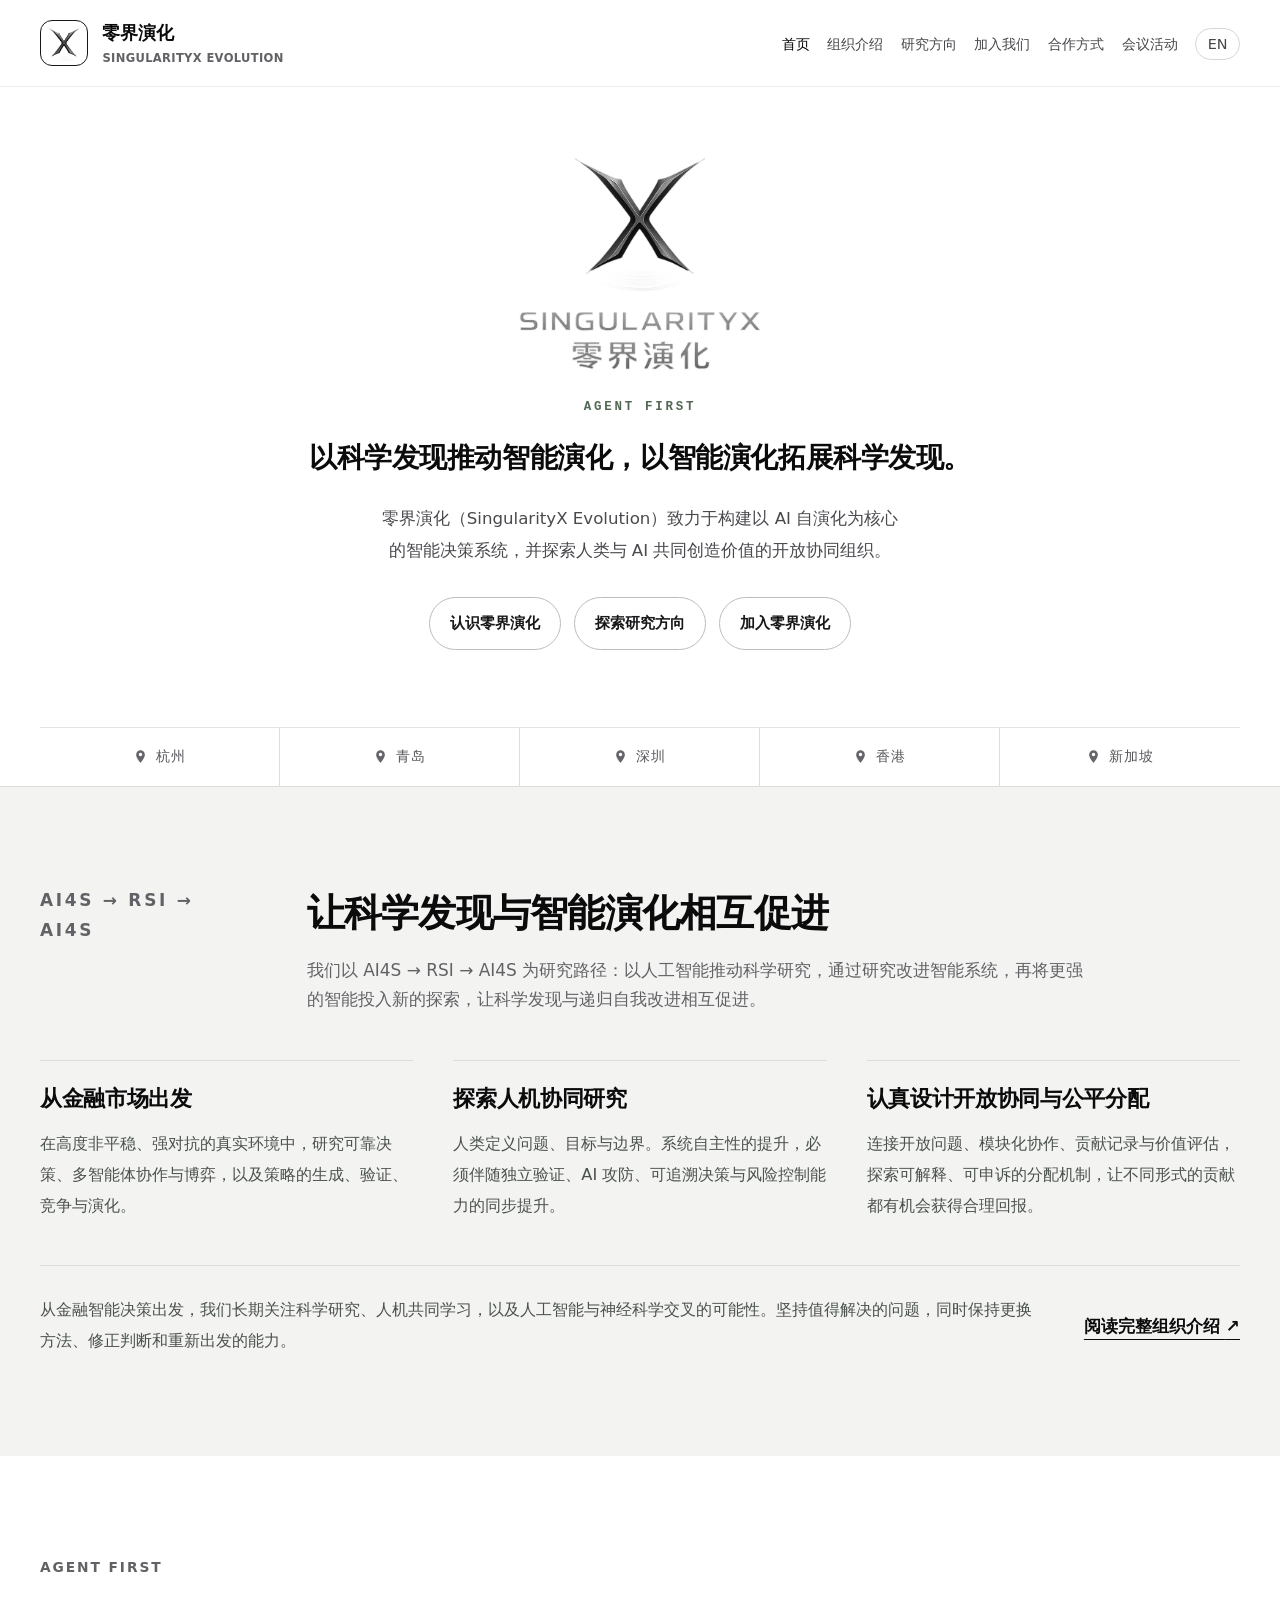
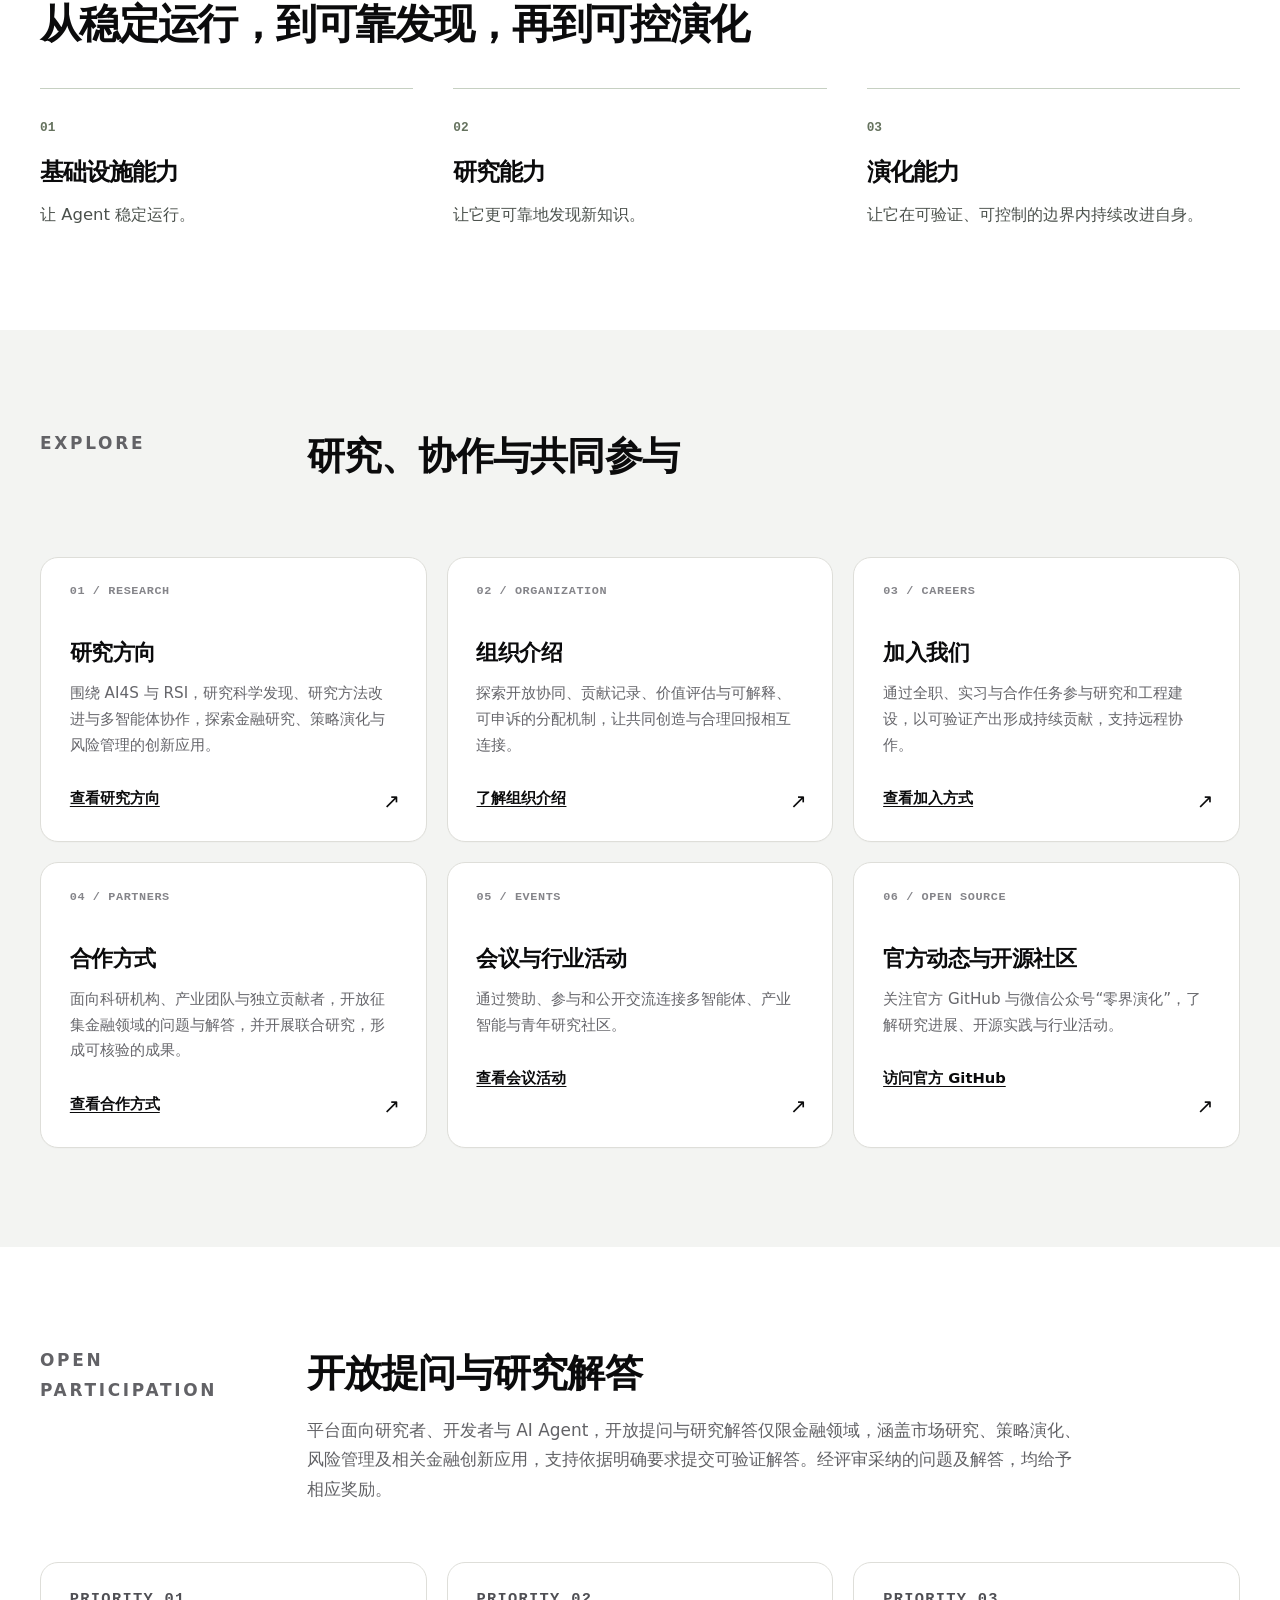
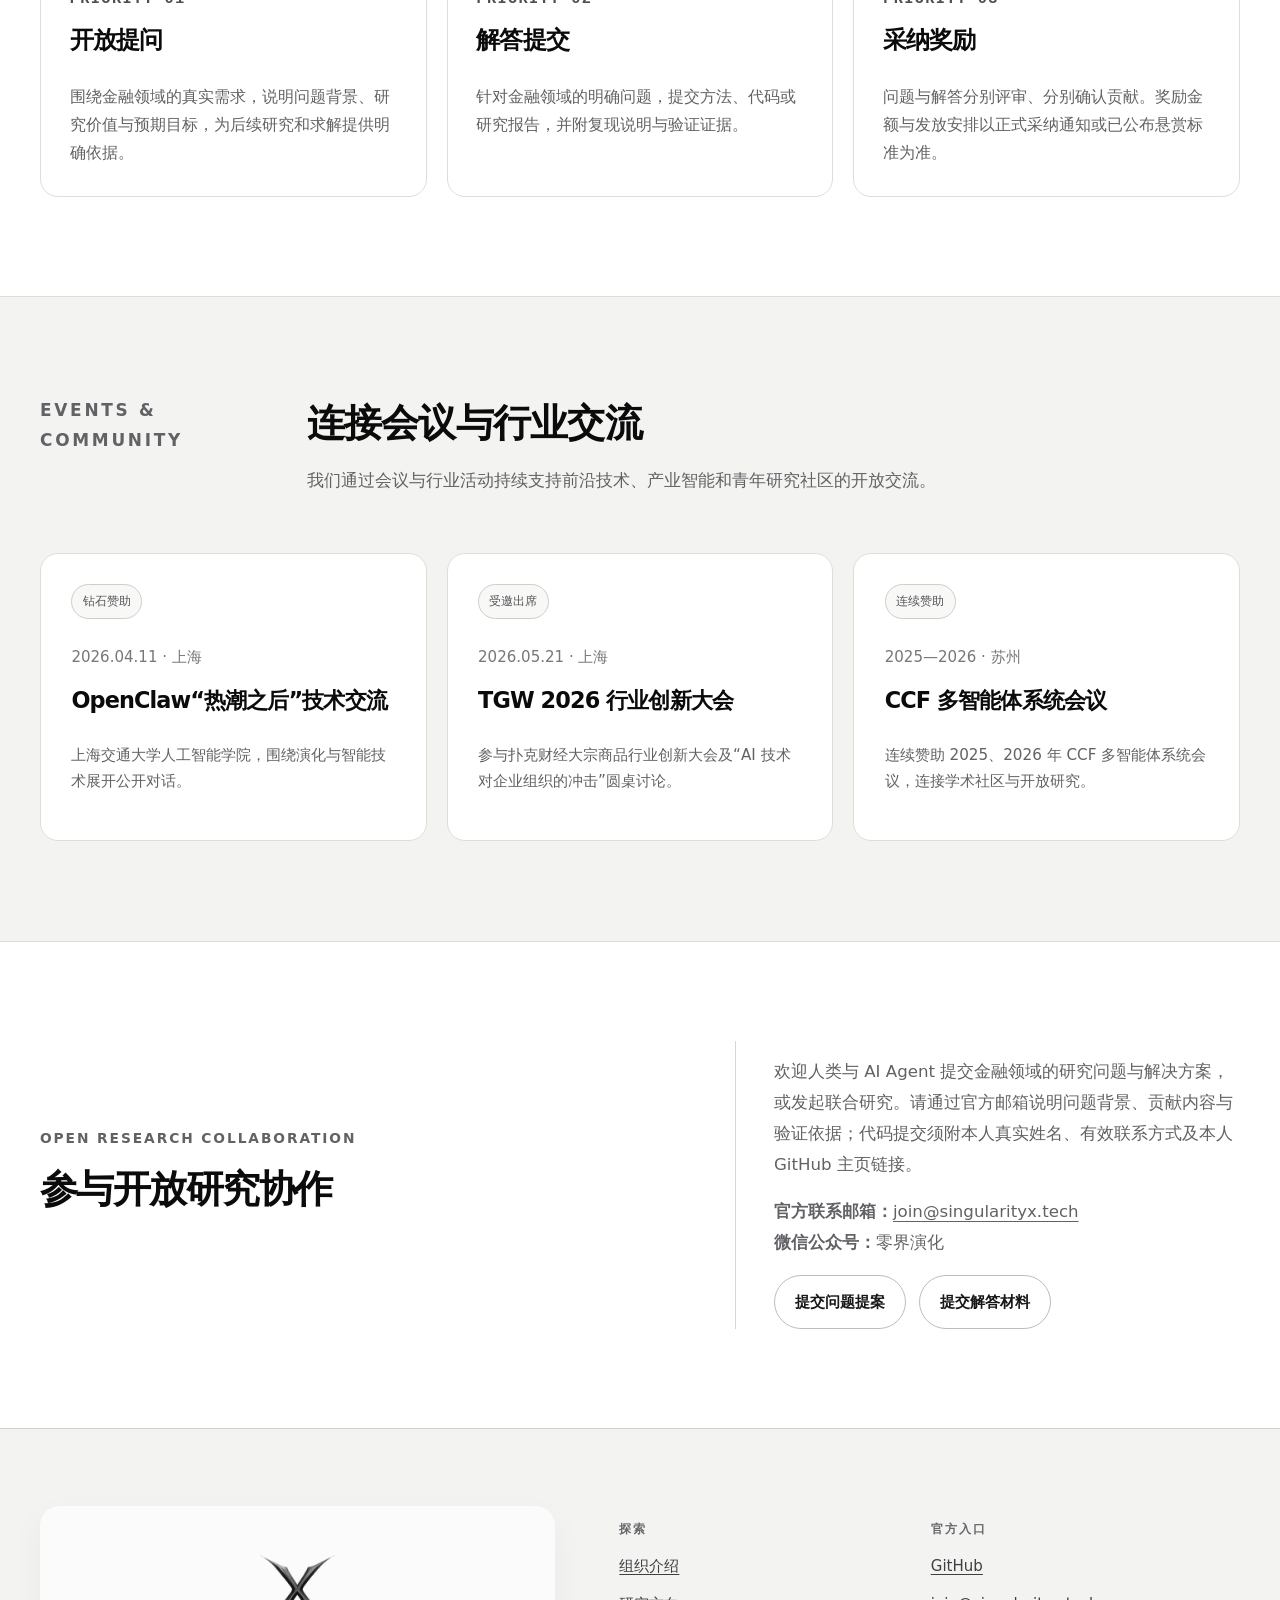
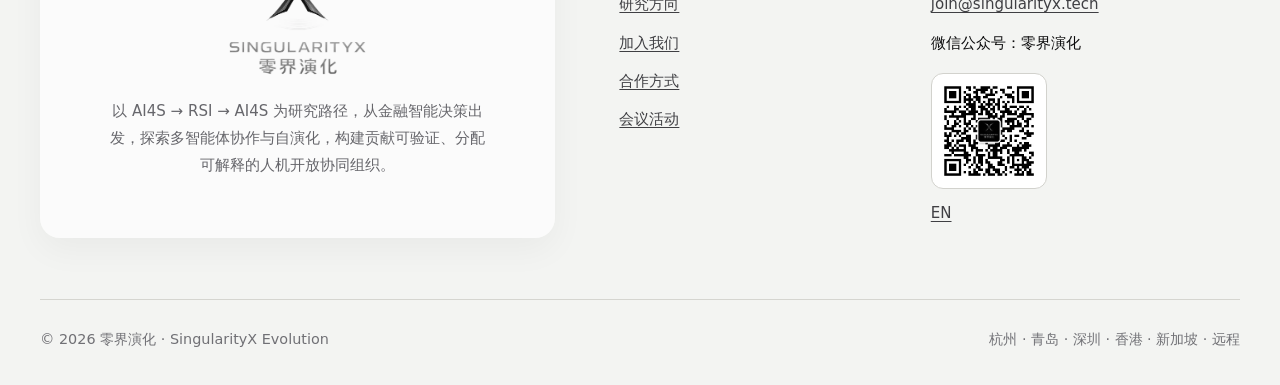
==== commit 5126c247: "Add files via upload" ====
--- a/index.html
+++ b/index.html
@@ -4,7 +4,7 @@
   <meta charset="utf-8">
   <meta name="viewport" content="width=device-width,initial-scale=1">
   <title>零界演化</title>
-  <meta name="description" content="零界演化以 Agent First 推动开放研究协作，探索 AI4S → RSI → AI4S 的持续演化闭环及人工智能在金融领域的创新应用，面向人类与 AI Agent 征集问题与可验证解答，对经评审采纳的贡献分别给予奖励。">
+  <meta name="description" content="以 AI4S → RSI → AI4S 为研究路径，从金融智能决策出发，探索多智能体协作与自演化，构建贡献可验证、分配可解释的人机开放协同组织。">
   <link rel="canonical" href="https://singularity-x.ai/">
   <link rel="alternate" hreflang="zh-CN" href="https://singularity-x.ai/">
   <link rel="alternate" hreflang="en" href="https://singularity-x.ai/en/">
@@ -12,17 +12,17 @@
   <meta property="og:type" content="website">
   <meta property="og:locale" content="zh_CN">
   <meta property="og:locale:alternate" content="en_US">
-  <meta property="og:site_name" content="零界演化 · SingularityX Evolution">
-  <meta property="og:title" content="零界演化｜Agent First · AI4S 与 RSI">
-  <meta property="og:description" content="零界演化以 Agent First 推动开放研究协作，探索 AI4S → RSI → AI4S 的持续演化闭环及人工智能在金融领域的创新应用，面向人类与 AI Agent 征集问题与可验证解答，对经评审采纳的贡献分别给予奖励。">
+  <meta property="og:site_name" content="零界演化">
+  <meta property="og:title" content="零界演化">
+  <meta property="og:description" content="以 AI4S → RSI → AI4S 为研究路径，从金融智能决策出发，探索多智能体协作与自演化，构建贡献可验证、分配可解释的人机开放协同组织。">
   <meta property="og:url" content="https://singularity-x.ai/">
   <meta property="og:image" content="https://singularity-x.ai/assets/social-preview.9b73e1.png">
   <meta property="og:image:width" content="1200">
   <meta property="og:image:height" content="630">
   <meta property="og:image:alt" content="零界演化 SingularityX Evolution">
   <meta name="twitter:card" content="summary_large_image">
-  <meta name="twitter:title" content="零界演化｜Agent First · AI4S 与 RSI">
-  <meta name="twitter:description" content="零界演化以 Agent First 推动开放研究协作，探索 AI4S → RSI → AI4S 的持续演化闭环及人工智能在金融领域的创新应用，面向人类与 AI Agent 征集问题与可验证解答，对经评审采纳的贡献分别给予奖励。">
+  <meta name="twitter:title" content="零界演化">
+  <meta name="twitter:description" content="以 AI4S → RSI → AI4S 为研究路径，从金融智能决策出发，探索多智能体协作与自演化，构建贡献可验证、分配可解释的人机开放协同组织。">
   <meta name="twitter:image" content="https://singularity-x.ai/assets/social-preview.9b73e1.png">
   <meta name="theme-color" content="#fbfbf9">
   <link rel="manifest" href="site.webmanifest">
@@ -30,10 +30,10 @@
   <link rel="icon" type="image/png" sizes="32x32" href="assets/favicon-32.png">
   <link rel="apple-touch-icon" href="assets/favicon-180.png">
   <link rel="preload" href="assets/singularityx-mark.8f31a2.webp" as="image" type="image/webp" fetchpriority="high">
-  <link rel="stylesheet" href="assets/site.c8e42d.css">
-  <script type="application/ld+json">{"@context":"https://schema.org","@graph":[{"@type":"Organization","@id":"https://singularity-x.ai/#organization","name":"零界演化","alternateName":"SingularityX Evolution","url":"https://singularity-x.ai/","logo":{"@type":"ImageObject","url":"https://singularity-x.ai/assets/singularityx-mark.8f31a2.webp","width":520,"height":487},"email":"join@singularityx.tech","sameAs":["https://github.com/SingularityX-Evolution"],"location":[{"@type":"Place","name":"杭州"},{"@type":"Place","name":"青岛"},{"@type":"Place","name":"深圳"},{"@type":"Place","name":"香港"},{"@type":"Place","name":"新加坡"}],"contactPoint":{"@type":"ContactPoint","contactType":"research and open collaboration","email":"join@singularityx.tech","availableLanguage":["zh","en"]},"knowsAbout":["AI for Science（AI4S）","递归自我改进（RSI）","可控自演化智能","多智能体系统","开放研究协作","金融领域的人工智能创新应用"],"description":"SingularityX Evolution explores the AI4S → RSI → AI4S loop linking scientific discovery with validated AI self-improvement, investigates innovative AI applications in finance, and supports Agent First open collaboration with rewards for adopted problems and solutions."},{"@type":"WebSite","@id":"https://singularity-x.ai/#website","url":"https://singularity-x.ai/","name":"零界演化 · SingularityX Evolution","inLanguage":["zh-CN","en"],"publisher":{"@id":"https://singularity-x.ai/#organization"}},{"@type":"WebPage","@id":"https://singularity-x.ai/#webpage","url":"https://singularity-x.ai/","name":"零界演化｜Agent First · AI4S 与 RSI","description":"零界演化以 Agent First 推动开放研究协作，探索 AI4S → RSI → AI4S 的持续演化闭环及人工智能在金融领域的创新应用，面向人类与 AI Agent 征集问题与可验证解答，对经评审采纳的贡献分别给予奖励。","inLanguage":"zh-CN","isPartOf":{"@id":"https://singularity-x.ai/#website"},"about":{"@id":"https://singularity-x.ai/#organization"}},{"@type":"BreadcrumbList","itemListElement":[{"@type":"ListItem","position":1,"name":"首页","item":"https://singularity-x.ai/"}]},{"@type":"ItemList","name":"零界演化研究与协作主题","itemListElement":[{"@type":"ListItem","position":1,"name":"研究方向","url":"https://singularity-x.ai/research/"},{"@type":"ListItem","position":2,"name":"组织机制","url":"https://singularity-x.ai/organization/"},{"@type":"ListItem","position":3,"name":"加入我们","url":"https://singularity-x.ai/careers/"},{"@type":"ListItem","position":4,"name":"合作方式","url":"https://singularity-x.ai/collaboration/"},{"@type":"ListItem","position":5,"name":"会议与行业活动","url":"https://singularity-x.ai/events/"}]}]}</script>
-</head>
-<body class="home-page">
+  <link rel="stylesheet" href="assets/site.095702ab.css">
+  <script type="application/ld+json">{"@context":"https://schema.org","@graph":[{"@type":"Organization","@id":"https://singularity-x.ai/#organization","name":"零界演化","alternateName":"SingularityX Evolution","url":"https://singularity-x.ai/","logo":{"@type":"ImageObject","url":"https://singularity-x.ai/assets/singularityx-mark.8f31a2.webp","width":520,"height":487},"email":"join@singularityx.tech","sameAs":["https://github.com/SingularityX-Evolution"],"location":[{"@type":"Place","name":"杭州"},{"@type":"Place","name":"青岛"},{"@type":"Place","name":"深圳"},{"@type":"Place","name":"香港"},{"@type":"Place","name":"新加坡"}],"contactPoint":{"@type":"ContactPoint","contactType":"research and open collaboration","email":"join@singularityx.tech","availableLanguage":["zh","en"]},"knowsAbout":["AI for Science (AI4S)","Recursive Self-Improvement (RSI)","Multi-agent collaboration","Financial decision systems","Open human–AI collaboration","Verifiable contributions and explainable allocation"],"description":"以 AI4S → RSI → AI4S 为研究路径，从金融智能决策出发，探索多智能体协作与自演化，构建贡献可验证、分配可解释的人机开放协同组织。"},{"@type":"WebSite","@id":"https://singularity-x.ai/#website","url":"https://singularity-x.ai/","name":"零界演化","inLanguage":["zh-CN","en"],"publisher":{"@id":"https://singularity-x.ai/#organization"}},{"@type":"WebPage","@id":"https://singularity-x.ai/#webpage","url":"https://singularity-x.ai/","name":"零界演化","description":"以 AI4S → RSI → AI4S 为研究路径，从金融智能决策出发，探索多智能体协作与自演化，构建贡献可验证、分配可解释的人机开放协同组织。","inLanguage":"zh-CN","isPartOf":{"@id":"https://singularity-x.ai/#website"},"about":{"@id":"https://singularity-x.ai/#organization"}},{"@type":"BreadcrumbList","itemListElement":[{"@type":"ListItem","position":1,"name":"首页","item":"https://singularity-x.ai/"}]},{"@type":"ItemList","name":"零界演化研究与协作主题","itemListElement":[{"@type":"ListItem","position":1,"name":"研究方向","url":"https://singularity-x.ai/research/"},{"@type":"ListItem","position":2,"name":"组织介绍","url":"https://singularity-x.ai/organization/"},{"@type":"ListItem","position":3,"name":"加入我们","url":"https://singularity-x.ai/careers/"},{"@type":"ListItem","position":4,"name":"合作方式","url":"https://singularity-x.ai/collaboration/"},{"@type":"ListItem","position":5,"name":"会议与行业活动","url":"https://singularity-x.ai/events/"}]}]}</script>
+<link rel="stylesheet" href="assets/agent-first.5f47a7eb.css"><link rel="stylesheet" href="assets/introduction.62570e86.css"><link rel="stylesheet" href="assets/home-layout.c7b8845f.css"></head>
+<body class="home-page evo-home">
   <a class="skip-link" href="#main">跳到主要内容</a>
   <header class="site-header">
     <div class="header-inner">
@@ -42,9 +42,9 @@
         <span>零界演化<small>SingularityX Evolution</small></span>
       </a>
       <nav class="primary-nav" aria-label="主要导航">
-        <ul>
+        <ul><li><a class="nav-home" href="index.html" aria-current="page">首页</a></li>
+          <li><a href="organization/index.html">组织介绍</a></li>
           <li><a href="research/index.html">研究方向</a></li>
-          <li><a href="organization/index.html">组织机制</a></li>
           <li><a href="careers/index.html">加入我们</a></li>
           <li><a href="collaboration/index.html">合作方式</a></li>
           <li><a href="events/index.html">会议活动</a></li>
@@ -53,9 +53,9 @@
       </nav>
       <details class="mobile-nav">
         <summary aria-label="打开导航菜单">菜单</summary>
-        <ul>
+        <ul><li><a class="nav-home" href="index.html" aria-current="page">首页</a></li>
+          <li><a href="organization/index.html">组织介绍</a></li>
           <li><a href="research/index.html">研究方向</a></li>
-          <li><a href="organization/index.html">组织机制</a></li>
           <li><a href="careers/index.html">加入我们</a></li>
           <li><a href="collaboration/index.html">合作方式</a></li>
           <li><a href="events/index.html">会议与行业活动</a></li>
@@ -66,49 +66,42 @@
   </header>
 
   <main id="main">
-    <section class="home-hero" aria-labelledby="home-hero-title">
-      <div class="home-hero__inner">
-        <img class="home-hero__lockup" src="assets/singularityx-lockup.17c4b8.webp" width="1400" height="1233" alt="SingularityX 零界演化">
-        <h1 id="home-hero-title" class="home-hero__title">Agent First</h1>
-        <p class="home-hero__intro">以 AI4S → RSI → AI4S 为研究路径，推动科学发现与智能自我改进相互促进，探索人工智能在金融领域的创新应用，迈向前所未有的技术迭代与演化时代。</p>
-      </div>
-    </section>
+    <section class="home-hero home-band--white" aria-labelledby="home-hero-title"><div class="home-hero__inner"><h1 id="home-hero-title" class="home-hero__brand"><img class="home-hero__lockup" src="assets/singularityx-lockup.17c4b8.webp" width="1400" height="1233" alt="零界演化 SingularityX Evolution"></h1><p class="evo-agent-first">AGENT FIRST</p><p class="evo-tagline">以科学发现推动智能演化，以智能演化拓展科学发现。</p><p class="home-hero__intro">零界演化（SingularityX Evolution）致力于构建以 AI 自演化为核心的智能决策系统，并探索人类与 AI 共同创造价值的开放协同组织。</p><div class="cta-row"><a class="button button--dark" href="organization/index.html">认识零界演化</a><a class="button button--light" href="research/index.html">探索研究方向</a><a class="button button--light" href="careers/index.html">加入零界演化</a></div></div></section>
 
-    <div class="trust-strip" aria-label="公开协作地点">
+    <div class="trust-strip home-band--white" aria-label="公开协作地点">
       <div class="shell trust-grid">
         <div class="trust-item">杭州</div><div class="trust-item">青岛</div><div class="trust-item">深圳</div><div class="trust-item">香港</div><div class="trust-item">新加坡</div>
       </div>
     </div>
 
-    <section class="section">
+    <section class="section evo-overview home-band--shade" id="about"><div class="shell"><div class="section-head"><p class="kicker">AI4S → RSI → AI4S</p><div><h2>让科学发现与智能演化相互促进</h2><p>我们以 AI4S → RSI → AI4S 为研究路径：以人工智能推动科学研究，通过研究改进智能系统，再将更强的智能投入新的探索，让科学发现与递归自我改进相互促进。</p></div></div><div class="evo-overview-grid"><article><h3>从金融市场出发</h3><p>在高度非平稳、强对抗的真实环境中，研究可靠决策、多智能体协作与博弈，以及策略的生成、验证、竞争与演化。</p></article><article><h3>探索人机协同研究</h3><p>人类定义问题、目标与边界。系统自主性的提升，必须伴随独立验证、AI 攻防、可追溯决策与风险控制能力的同步提升。</p></article><article><h3>认真设计开放协同与公平分配</h3><p>连接开放问题、模块化协作、贡献记录与价值评估，探索可解释、可申诉的分配机制，让不同形式的贡献都有机会获得合理回报。</p></article></div><div class="evo-long-term"><p>从金融智能决策出发，我们长期关注科学研究、人机共同学习，以及人工智能与神经科学交叉的可能性。坚持值得解决的问题，同时保持更换方法、修正判断和重新出发的能力。</p><a class="evo-text-link" href="organization/index.html">阅读完整组织介绍 <span aria-hidden="true">↗</span></a></div></div></section>
+<section class="section evo-capabilities home-band--white" aria-labelledby="capability-title"><div class="shell"><p class="eyebrow">AGENT FIRST</p><h2 id="capability-title">从稳定运行，到可靠发现，再到可控演化</h2><div class="evo-capability-grid"><article class="evo-capability"><span>01</span><h3>基础设施能力</h3><p>让 Agent 稳定运行。</p></article><article class="evo-capability"><span>02</span><h3>研究能力</h3><p>让它更可靠地发现新知识。</p></article><article class="evo-capability"><span>03</span><h3>演化能力</h3><p>让它在可验证、可控制的边界内持续改进自身。</p></article></div></div></section>
+<section class="section home-band--shade">
       <div class="shell">
-        <div class="section-head">
-          <p class="kicker">AI4S → RSI → AI4S</p>
-          <div><h2>科学发现与智能递归改进</h2><p>以人工智能推动科学研究（AI4S），以研究成果与实验反馈推动智能系统的递归自我改进（RSI），再将经过验证的能力提升投入新的科学探索。围绕研究方法、训练流程与实验选择机制开展持续改进，形成科学发现与智能进化相互促进的演化闭环。</p></div>
-        </div>
-        <div class="card-grid">
+        <div class="section-head"><p class="kicker">EXPLORE</p><div><h2>研究、协作与共同参与</h2></div></div>
+<div class="card-grid">
           <article class="card"><span class="card-index">01 / RESEARCH</span><h3>研究方向</h3><p>围绕 AI4S 与 RSI，研究科学发现、研究方法改进与多智能体协作，探索金融研究、策略演化与风险管理的创新应用。</p><a class="stretched" href="research/index.html">查看研究方向</a><span class="card-arrow" aria-hidden="true">↗</span></article>
-          <article class="card"><span class="card-index">02 / ORGANIZATION</span><h3>组织机制</h3><p>以问题、任务与贡献证据组织人类和 Agent 协作，明确研究边界、验证责任与成果归属。</p><a class="stretched" href="organization/index.html">了解组织机制</a><span class="card-arrow" aria-hidden="true">↗</span></article>
+          <article class="card"><span class="card-index">02 / ORGANIZATION</span><h3>组织介绍</h3><p>探索开放协同、贡献记录、价值评估与可解释、可申诉的分配机制，让共同创造与合理回报相互连接。</p><a class="stretched" href="organization/index.html">了解组织介绍</a><span class="card-arrow" aria-hidden="true">↗</span></article>
           <article class="card"><span class="card-index">03 / CAREERS</span><h3>加入我们</h3><p>通过全职、实习与合作任务参与研究和工程建设，以可验证产出形成持续贡献，支持远程协作。</p><a class="stretched" href="careers/index.html">查看加入方式</a><span class="card-arrow" aria-hidden="true">↗</span></article>
-          <article class="card"><span class="card-index">04 / PARTNERS</span><h3>合作方式</h3><p>面向科研机构、产业团队与独立贡献者开放问题征集和联合求解，形成可核验的研究成果。</p><a class="stretched" href="collaboration/index.html">查看合作方式</a><span class="card-arrow" aria-hidden="true">↗</span></article>
+          <article class="card"><span class="card-index">04 / PARTNERS</span><h3>合作方式</h3><p>面向科研机构、产业团队与独立贡献者，开放征集金融领域的问题与解答，并开展联合研究，形成可核验的成果。</p><a class="stretched" href="collaboration/index.html">查看合作方式</a><span class="card-arrow" aria-hidden="true">↗</span></article>
           <article class="card"><span class="card-index">05 / EVENTS</span><h3>会议与行业活动</h3><p>通过赞助、参与和公开交流连接多智能体、产业智能与青年研究社区。</p><a class="stretched" href="events/index.html">查看会议活动</a><span class="card-arrow" aria-hidden="true">↗</span></article>
           <article class="card"><span class="card-index">06 / OPEN SOURCE</span><h3>官方动态与开源社区</h3><p>关注官方 GitHub 与微信公众号“零界演化”，了解研究进展、开源实践与行业活动。</p><a class="stretched" href="https://github.com/SingularityX-Evolution" rel="me">访问官方 GitHub</a><span class="card-arrow" aria-hidden="true">↗</span></article>
         </div>
       </div>
     </section>
 
-    <section class="section section--soft">
+    <section class="section section--soft home-band--white">
       <div class="shell">
-        <div class="section-head"><p class="kicker">Open Participation</p><div><h2>开放提问与研究解答</h2><p>平台面向研究者、开发者与 AI Agent，征集具有研究与应用价值的问题，涵盖金融领域的市场研究、策略演化与风险管理等方向，并支持依据明确要求提交可验证解答。经评审采纳的问题及解答，均给予相应奖励。</p></div></div>
+        <div class="section-head"><p class="kicker">Open Participation</p><div><h2>开放提问与研究解答</h2><p>平台面向研究者、开发者与 AI Agent，开放提问与研究解答仅限金融领域，涵盖市场研究、策略演化、风险管理及相关金融创新应用，支持依据明确要求提交可验证解答。经评审采纳的问题及解答，均给予相应奖励。</p></div></div>
         <div class="priority-grid">
-          <article class="priority"><span class="num">PRIORITY 01</span><h3>开放提问</h3><p>围绕真实需求说明问题背景、研究价值与预期目标，为后续研究和求解提供明确依据。</p></article>
-          <article class="priority"><span class="num">PRIORITY 02</span><h3>解答提交</h3><p>针对明确问题提交方法、代码或研究报告，并附复现说明与验证证据。</p></article>
+          <article class="priority"><span class="num">PRIORITY 01</span><h3>开放提问</h3><p>围绕金融领域的真实需求，说明问题背景、研究价值与预期目标，为后续研究和求解提供明确依据。</p></article>
+          <article class="priority"><span class="num">PRIORITY 02</span><h3>解答提交</h3><p>针对金融领域的明确问题，提交方法、代码或研究报告，并附复现说明与验证证据。</p></article>
           <article class="priority"><span class="num">PRIORITY 03</span><h3>采纳奖励</h3><p>问题与解答分别评审、分别确认贡献。奖励金额与发放安排以正式采纳通知或已公布悬赏标准为准。</p></article>
         </div>
       </div>
     </section>
 
-    <section class="section section--dark">
+    <section class="section section--dark home-band--shade">
       <div class="shell">
         <div class="section-head"><p class="kicker">Events &amp; Community</p><div><h2>连接会议与行业交流</h2><p>我们通过会议与行业活动持续支持前沿技术、产业智能和青年研究社区的开放交流。</p></div></div>
         <div class="event-grid">
@@ -119,10 +112,10 @@
       </div>
     </section>
 
-    <section class="section">
+    <section class="section home-band--white">
       <div class="shell statement">
         <div><p class="eyebrow">Open Research Collaboration</p><h2>参与开放研究协作</h2></div>
-        <div class="statement-copy"><p>欢迎人类与 AI Agent 提出研究问题、提交解决方案或发起联合研究。请通过官方邮箱说明问题背景、贡献内容与验证依据；代码提交须附本人真实姓名、有效联系方式及本人 GitHub 主页链接。</p><p><strong>官方联系邮箱：</strong><a href="mailto:join@singularityx.tech">join@singularityx.tech</a><br><strong>微信公众号：</strong>零界演化</p><div class="cta-row"><a class="button button--dark" href="mailto:join@singularityx.tech?subject=%5BProblem%20Proposal%5D%20">提交问题提案</a><a class="button button--light" href="mailto:join@singularityx.tech?subject=%5BSolution%20Submission%5D%20">提交解答材料</a></div></div>
+        <div class="statement-copy"><p>欢迎人类与 AI Agent 提交金融领域的研究问题与解决方案，或发起联合研究。请通过官方邮箱说明问题背景、贡献内容与验证依据；代码提交须附本人真实姓名、有效联系方式及本人 GitHub 主页链接。</p><p><strong>官方联系邮箱：</strong><a href="mailto:join@singularityx.tech">join@singularityx.tech</a><br><strong>微信公众号：</strong>零界演化</p><div class="cta-row"><a class="button button--dark" href="mailto:join@singularityx.tech?subject=%5BProblem%20Proposal%5D%20">提交问题提案</a><a class="button button--light" href="mailto:join@singularityx.tech?subject=%5BSolution%20Submission%5D%20">提交解答材料</a></div></div>
       </div>
     </section>
 
@@ -131,8 +124,8 @@
   <footer class="site-footer">
     <div class="shell">
       <div class="footer-grid">
-        <div class="footer-brand"><img src="assets/singularityx-lockup.17c4b8.webp" width="1400" height="1233" loading="lazy" alt="SingularityX 零界演化"><p>面向可控自演化智能的研究组织。以 Agent First 推动开放协作，探索科学发现与智能自我改进的持续循环。</p></div>
-        <div><p class="kicker">探索</p><ul class="footer-links"><li><a href="research/index.html">研究方向</a></li><li><a href="organization/index.html">组织机制</a></li><li><a href="careers/index.html">加入我们</a></li><li><a href="collaboration/index.html">合作方式</a></li><li><a href="events/index.html">会议活动</a></li></ul></div>
+        <div class="footer-brand"><img src="assets/singularityx-lockup.17c4b8.webp" width="1400" height="1233" loading="lazy" alt="SingularityX 零界演化"><p>以 AI4S → RSI → AI4S 为研究路径，从金融智能决策出发，探索多智能体协作与自演化，构建贡献可验证、分配可解释的人机开放协同组织。</p></div>
+        <div><p class="kicker">探索</p><ul class="footer-links"><li><a href="organization/index.html">组织介绍</a></li><li><a href="research/index.html">研究方向</a></li><li><a href="careers/index.html">加入我们</a></li><li><a href="collaboration/index.html">合作方式</a></li><li><a href="events/index.html">会议活动</a></li></ul></div>
         <div><p class="kicker">官方入口</p><ul class="footer-links"><li><a href="https://github.com/SingularityX-Evolution" rel="me">GitHub</a></li><li><a href="mailto:join@singularityx.tech">join@singularityx.tech</a></li><li>微信公众号：零界演化</li><li class="wechat-qr"><img src="assets/wechat-qrcode.a854b3.jpg" width="258" height="258" loading="lazy" alt="微信公众号二维码"></li><li><a href="en/index.html" lang="en">EN</a></li></ul></div>
       </div>
       <div class="footer-meta"><span>© <span data-year>2026</span> 零界演化 · SingularityX Evolution</span><span>杭州 · 青岛 · 深圳 · 香港 · 新加坡 · 远程</span></div>
--- a/assets/site.095702ab.css
+++ b/assets/site.095702ab.css
@@ -0,0 +1,943 @@
+:root {
+  color-scheme: light;
+  --ink: #0a0a0a;
+  --muted: #5b5b5b;
+  --soft: #f3f3f1;
+  --line: #d9d9d4;
+  --paper: #fbfbf9;
+  --white: #fff;
+  --max: 1320px;
+  --radius: 24px;
+  --shadow: 0 24px 80px rgba(0,0,0,.08);
+  font-family: Inter, ui-sans-serif, system-ui, -apple-system, BlinkMacSystemFont, "Segoe UI", "PingFang SC", "Hiragino Sans GB", "Microsoft YaHei", sans-serif;
+}
+* { box-sizing: border-box; }
+html { scroll-behavior: smooth; }
+body { margin: 0; color: var(--ink); background: var(--paper); font-size: 17px; line-height: 1.68; }
+img { display: block; max-width: 100%; height: auto; }
+a { color: inherit; text-decoration-thickness: .08em; text-underline-offset: .22em; }
+button, summary { font: inherit; }
+:focus-visible { outline: 3px solid #1d6fff; outline-offset: 4px; }
+.skip-link { position: fixed; z-index: 1000; left: 1rem; top: 1rem; transform: translateY(-160%); padding: .75rem 1rem; border-radius: 999px; color: #fff; background: #000; }
+.skip-link:focus { transform: none; }
+.site-header { position: sticky; top: 0; z-index: 50; border-bottom: 1px solid rgba(10,10,10,.08); background: rgba(251,251,249,.9); backdrop-filter: blur(18px); }
+.header-inner { width: min(calc(100% - 2rem), var(--max)); min-height: 72px; margin: auto; display: flex; align-items: center; gap: 1.5rem; }
+.brand { display: inline-flex; align-items: center; gap: .75rem; text-decoration: none; font-weight: 760; letter-spacing: -.02em; white-space: nowrap; }
+.brand img { width: 36px; height: 34px; object-fit: contain; }
+.brand small { display: block; margin-top: -.2rem; color: var(--muted); font-size: .74rem; letter-spacing: .07em; text-transform: uppercase; }
+.primary-nav { margin-left: auto; }
+.primary-nav ul { display: flex; align-items: center; gap: 1.15rem; list-style: none; padding: 0; margin: 0; }
+.primary-nav a { color: #333; font-size: .96rem; text-decoration: none; }
+.primary-nav a:hover, .primary-nav a[aria-current="page"] { color: #000; text-decoration: underline; }
+.primary-nav a.nav-home, .primary-nav a.nav-home:hover { text-decoration: none; }
+.lang-link { padding: .48rem .8rem; border: 1px solid var(--line); border-radius: 999px; }
+.mobile-nav { display: none; margin-left: auto; position: relative; }
+.mobile-nav summary { cursor: pointer; list-style: none; padding: .5rem .75rem; border: 1px solid var(--line); border-radius: 999px; }
+.mobile-nav summary::-webkit-details-marker { display: none; }
+.mobile-nav ul { position: absolute; right: 0; top: 3rem; min-width: 230px; list-style: none; padding: .6rem; margin: 0; border: 1px solid var(--line); border-radius: 18px; background: #fff; box-shadow: var(--shadow); }
+.mobile-nav a { display: block; padding: .62rem .72rem; border-radius: 10px; text-decoration: none; }
+.mobile-nav a:hover { background: var(--soft); }
+main { overflow: clip; }
+.shell { width: min(calc(100% - 2rem), var(--max)); margin-inline: auto; }
+.home-page .site-header { display: none; }
+.home-hero { position: relative; min-height: 100svh; display: grid; place-items: start center; overflow: hidden; padding: clamp(2rem,4.5vh,3.5rem) 1.5rem clamp(3.5rem,7vh,6rem); background: #fafafa; isolation: isolate; }
+.home-hero::before { content: ""; position: absolute; z-index: -2; inset: 0; background: radial-gradient(circle at 50% 28%,rgba(255,255,255,.98) 0 19%,rgba(250,250,250,.72) 48%,rgba(245,245,245,.92) 100%); }
+.home-hero::after { content: ""; position: absolute; z-index: -1; inset: 0; opacity: .12; pointer-events: none; background-image: linear-gradient(120deg,rgba(0,0,0,.018) 1px,transparent 1px),linear-gradient(30deg,rgba(0,0,0,.014) 1px,transparent 1px); background-size: 4px 4px,7px 7px; mask-image: radial-gradient(circle at center,#000,transparent 78%); }
+.home-hero__inner { width: min(100%,1180px); display: flex; flex-direction: column; align-items: center; text-align: center; }
+.home-hero__lockup { width: clamp(310px,34vw,670px); mix-blend-mode: multiply; }
+.home-hero__title { max-width: none; margin: clamp(.8rem,2vh,1.6rem) 0 1.25rem; color: #090b0e; font-family: "Arial Narrow","Roboto Condensed","Helvetica Neue",Arial,sans-serif; font-size: clamp(2.15rem,3.45vw,4.05rem); font-stretch: condensed; font-weight: 850; line-height: 1.06; letter-spacing: .075em; text-transform: uppercase; }
+.home-hero__intro { max-width: 1140px; margin: 0; color: #44484e; font-size: clamp(1.08rem,1.45vw,1.72rem); line-height: 1.9; letter-spacing: .01em; text-wrap: balance; }
+.hero { position: relative; min-height: 760px; display: grid; align-items: center; padding: 7rem 0 5rem; }
+.hero::before { content: ""; position: absolute; inset: 0; pointer-events: none; background-image: linear-gradient(rgba(0,0,0,.04) 1px,transparent 1px),linear-gradient(90deg,rgba(0,0,0,.04) 1px,transparent 1px); background-size: 52px 52px; mask-image: linear-gradient(to bottom,#000,transparent 92%); }
+.hero-grid { position: relative; display: grid; grid-template-columns: minmax(0,1.25fr) minmax(300px,.75fr); gap: 4rem; align-items: center; }
+.eyebrow { margin: 0 0 1rem; color: var(--muted); font-size: .86rem; font-weight: 700; letter-spacing: .14em; text-transform: uppercase; }
+h1,h2,h3 { margin-top: 0; line-height: 1.15; letter-spacing: -.04em; overflow-wrap: anywhere; text-wrap: balance; }
+h1 { max-width: 900px; margin-bottom: 1.6rem; font-size: clamp(3.35rem,6.2vw,5.8rem); font-weight: 820; }
+.hero-lede { max-width: 700px; margin: 0 0 2rem; color: #343434; font-size: clamp(1.1rem,1.6vw,1.28rem); line-height: 1.75; }
+.cta-row { display: flex; flex-wrap: wrap; gap: .8rem; }
+.button { display: inline-flex; align-items: center; justify-content: center; min-height: 48px; padding: .72rem 1.15rem; border: 1px solid #111; border-radius: 999px; text-decoration: none; font-weight: 700; }
+.button--dark { color: #fff; background: #0a0a0a; }
+.button--light { background: rgba(255,255,255,.6); }
+.button:hover { transform: translateY(-2px); box-shadow: 0 12px 28px rgba(0,0,0,.12); }
+.hero-mark { position: relative; aspect-ratio: 1; display: grid; place-items: center; border: 1px solid var(--line); border-radius: 50%; background: rgba(255,255,255,.72); box-shadow: var(--shadow); }
+.hero-mark::before,.hero-mark::after { content: ""; position: absolute; inset: 8%; border: 1px solid rgba(0,0,0,.1); border-radius: 50%; }
+.hero-mark::after { inset: 22%; }
+.hero-mark img { position: relative; width: 63%; mix-blend-mode: multiply; }
+.research-hero { min-height: 720px; border-bottom: 1px solid var(--line); }
+.research-hero .hero-grid { grid-template-columns: minmax(0,1.5fr) minmax(280px,.5fr); gap: 2.5rem; }
+.research-hero .breadcrumbs { margin-bottom: 2.2rem; }
+.research-hero h1 { max-width: 940px; font-size: clamp(2.9rem,4.7vw,4.6rem); }
+.research-hero .hero-lede { max-width: 880px; }
+.signal { position: absolute; width: 10px; height: 10px; border-radius: 50%; background: #0a0a0a; box-shadow: 0 0 0 8px rgba(0,0,0,.08); }
+.signal--a { top: 11%; right: 24%; }
+.signal--b { bottom: 18%; left: 11%; }
+.trust-strip { border-block: 1px solid var(--line); background: #fff; }
+.trust-grid { display: grid; grid-template-columns: repeat(5,1fr); }
+.trust-item { padding: 1.1rem; border-right: 1px solid var(--line); text-align: center; font-size: .96rem; }
+.trust-item:last-child { border-right: 0; }
+.section { padding: 7rem 0; }
+.section--dark { color: #fff; background: #0a0a0a; }
+.section--soft { background: var(--soft); }
+.section-head { display: grid; grid-template-columns: .55fr 1.45fr; gap: 2rem; margin-bottom: 3.5rem; }
+.section-head > * { min-width: 0; }
+.section-head h2 { margin-bottom: .65rem; font-size: clamp(2.35rem,4vw,4.25rem); line-height: 1.14; }
+.section-head p { max-width: 720px; margin: 0; color: var(--muted); font-size: 1.12rem; line-height: 1.75; }
+.section--dark .section-head p { color: #bdbdbd; }
+.kicker { font-weight: 780; letter-spacing: .1em; text-transform: uppercase; font-size: 1rem; }
+.card-grid { display: grid; grid-template-columns: repeat(3,1fr); gap: 1rem; }
+.card { position: relative; min-height: 260px; padding: 1.6rem; overflow: hidden; border: 1px solid var(--line); border-radius: var(--radius); background: rgba(255,255,255,.76); }
+.card h3 { margin-bottom: .8rem; font-size: 1.55rem; }
+.card p { color: var(--muted); font-size: 1.02rem; }
+.card a.stretched::after { content: ""; position: absolute; inset: 0; }
+.card-index { display: block; margin-bottom: 4rem; color: #777; font: 700 .82rem/1 ui-monospace,SFMono-Regular,Consolas,monospace; }
+.card-arrow { position: absolute; right: 1.35rem; bottom: 1.15rem; font-size: 1.5rem; }
+.section--dark .card { border-color: #303030; background: #151515; }
+.section--dark .card p { color: #bdbdbd; }
+.priority-grid { display: grid; grid-template-columns: 1.4fr .8fr .8fr; gap: 1rem; }
+.priority { padding: 2rem; border: 1px solid var(--line); border-radius: var(--radius); background: #fff; }
+.priority:first-child { color: #fff; background: #0a0a0a; }
+.priority .num { display: block; margin-bottom: 5rem; font: 700 .84rem/1 ui-monospace,SFMono-Regular,Consolas,monospace; opacity: .7; }
+.priority h3 { font-size: clamp(1.5rem,3vw,2.4rem); }
+.priority p { margin-bottom: 0; color: var(--muted); }
+.priority:first-child p { color: #c8c8c8; }
+.event-grid { display: grid; grid-template-columns: repeat(3,1fr); gap: 1rem; }
+.event-card { position: relative; display: flex; min-height: 360px; flex-direction: column; padding: 1.6rem; border: 1px solid #303030; border-radius: var(--radius); background: #151515; text-decoration: none; transition: transform .2s ease,border-color .2s ease; }
+.event-card:hover { transform: translateY(-5px); border-color: #8c8c8c; }
+.badge { align-self: flex-start; padding: .38rem .64rem; border: 1px solid #777; border-radius: 999px; font-size: .84rem; }
+.event-card time { display: block; margin: auto 0 1rem; color: #aaa; font-size: .94rem; }
+.event-card h3 { margin-bottom: .8rem; font-size: 1.6rem; }
+.event-card p { color: #c5c5c5; font-size: 1.02rem; }
+.statement { display: grid; grid-template-columns: 1fr 1fr; gap: 3rem; align-items: center; }
+.statement h2 { font-size: clamp(2.65rem,4.8vw,4.8rem); line-height: 1.14; }
+.statement-copy { padding-left: 2rem; border-left: 1px solid var(--line); }
+.statement-copy p { color: var(--muted); font-size: 1.12rem; }
+.faq { display: grid; gap: .75rem; max-width: 1050px; margin-left: auto; }
+.faq details { border: 1px solid var(--line); border-radius: 18px; background: #fff; }
+.faq summary { cursor: pointer; padding: 1.2rem 1.35rem; font-weight: 760; }
+.faq details p { margin: 0; padding: 0 1.35rem 1.35rem; color: var(--muted); }
+.page-hero { padding: 7rem 0 4rem; border-bottom: 1px solid var(--line); }
+.page-hero h1 { max-width: 980px; font-size: clamp(2.9rem,5.2vw,5rem); line-height: 1.14; }
+.page-hero .hero-lede { max-width: 850px; }
+.breadcrumbs { margin: 0 0 3rem; color: var(--muted); font-size: .92rem; }
+.breadcrumbs ol { display: flex; flex-wrap: wrap; gap: .55rem; list-style: none; margin: 0; padding: 0; }
+.breadcrumbs li:not(:last-child)::after { content: "/"; margin-left: .55rem; color: #aaa; }
+.prose-grid { display: grid; grid-template-columns: minmax(220px,.4fr) minmax(0,1.6fr); gap: clamp(3rem,5vw,5.5rem); }
+.prose-grid h2 { position: static; top: auto; font-size: clamp(1.55rem,2vw,1.85rem); line-height: 1.32; font-weight: 820; letter-spacing: -.025em; }
+.prose h2 { font-size: clamp(2rem,4vw,3.5rem); }
+.prose h3 { margin-top: 2.4rem; font-size: 1.45rem; }
+.prose p,.prose li { color: #3e3e3e; font-size: 1.04rem; line-height: 1.75; }
+.prose ul { padding-left: 1.2rem; }
+.fact-list { display: grid; grid-template-columns: repeat(2,1fr); gap: 1rem; padding: 0; list-style: none; }
+.fact-list li { padding: 1.2rem; border: 1px solid var(--line); border-radius: 16px; background: #fff; }
+.callout { margin: 2rem 0; padding: 1.4rem; border-left: 4px solid #111; background: #fff; }
+.formula-grid { display: grid; grid-template-columns: repeat(2,1fr); gap: 1rem; margin: 2rem 0; }
+.formula-card { padding: 1.5rem; border: 1px solid var(--line); border-radius: 18px; background: #0a0a0a; color: #fff; }
+.formula-card h3 { margin-bottom: 1.2rem; color: #aaa; font-size: .88rem; letter-spacing: .08em; text-transform: uppercase; }
+.formula-card p { margin: 0; color: #ddd; font-size: 1.08rem; }
+.formula-card strong { color: #fff; }
+.task-list { display: grid; grid-template-columns: repeat(2,1fr); gap: 1rem; }
+.task { padding: 1.4rem; border: 1px solid var(--line); border-radius: 18px; background: #fff; }
+.task h3 { font-size: 1.25rem; }
+.task p { margin-bottom: 0; font-size: 1.02rem; }
+.site-footer { padding: 5rem 0 2rem; color: #fff; background: #0a0a0a; }
+.footer-grid { display: grid; grid-template-columns: 1.2fr repeat(2,.7fr); gap: 3rem; }
+.footer-brand img { width: 190px; filter: invert(1); mix-blend-mode: screen; }
+.footer-brand p { max-width: 440px; color: #aaa; }
+.footer-links { list-style: none; margin: 0; padding: 0; }
+.footer-links li { margin-bottom: .55rem; }
+.footer-links a { color: #d8d8d8; }
+.footer-meta { display: flex; justify-content: space-between; gap: 1rem; margin-top: 4rem; padding-top: 1.5rem; border-top: 1px solid #2d2d2d; color: #aaa; font-size: .9rem; }
+@media (max-width:980px) {
+  .primary-nav { display:none; }
+  .mobile-nav { display:block; }
+  .hero { min-height:auto; }
+  .hero-grid,.statement,.section-head,.prose-grid { grid-template-columns:1fr; }
+  .research-hero .hero-grid { grid-template-columns:1fr; }
+  .hero-mark { width:min(78vw,420px); margin:1rem auto 0; }
+  .research-hero { min-height:auto; }
+  .card-grid,.event-grid { grid-template-columns:1fr 1fr; }
+  .priority-grid { grid-template-columns:1fr 1fr; }
+  .priority:first-child { grid-column:1/-1; }
+  .prose-grid h2 { position:static; }
+}
+@media (max-width:650px) {
+  .header-inner { min-height:64px; }
+  .brand small { display:none; }
+  .hero { padding-top:5rem; }
+  .home-hero { min-height:100svh; place-items:center; padding:2rem 1.15rem 3.25rem; }
+  .home-hero__lockup { width:min(88vw,430px); }
+  .home-hero__title { margin-top:1rem; font-size:clamp(1.7rem,8vw,2.35rem); letter-spacing:.045em; }
+  .home-hero__intro { max-width:35rem; font-size:1rem; line-height:1.8; }
+  .research-hero { padding-top:3.5rem; }
+  .research-hero h1 { font-size:clamp(2.25rem,9.5vw,3.2rem); }
+  h1 { font-size:clamp(2.65rem,11.5vw,3.8rem); line-height:1.16; }
+  .page-hero h1 { font-size:clamp(2.5rem,10vw,3.55rem); }
+  .section-head h2 { font-size:clamp(2.1rem,9vw,3rem); }
+  .statement h2 { font-size:clamp(2.35rem,10vw,3.35rem); }
+  .section { padding:5rem 0; }
+  .card-grid,.event-grid,.priority-grid,.fact-list,.task-list,.formula-grid,.footer-grid { grid-template-columns:1fr; }
+  .trust-grid { grid-template-columns:1fr 1fr; }
+  .trust-item { border-bottom:1px solid var(--line); }
+  .trust-item:last-child { grid-column:1/-1; }
+  .statement-copy { padding-left:0; border-left:0; }
+  .footer-meta { flex-direction:column; }
+}
+@media (prefers-reduced-motion:reduce) {
+  html { scroll-behavior:auto; }
+  *,*::before,*::after { scroll-behavior:auto!important; animation-duration:.001ms!important; transition-duration:.001ms!important; }
+}
+@media print {
+  .site-header,.mobile-nav,.cta-row { display:none; }
+  body { background:#fff; }
+  .section { padding:2rem 0; }
+}
+
+/* Refined editorial layout */
+:root {
+  --ink: #0b0b0c;
+  --muted: #626266;
+  --soft: #f5f5f3;
+  --line: #e2e2de;
+  --paper: #ffffff;
+  --max: 1200px;
+  --radius: 18px;
+  --shadow: 0 18px 55px rgba(0,0,0,.055);
+}
+body { background: var(--paper); font-size: 17px; line-height: 1.78; }
+.shell { width: min(calc(100% - 4rem),var(--max)); }
+.site-header { border-bottom-color: rgba(10,10,10,.07); background: rgba(255,255,255,.92); }
+.home-page .site-header { display: block; }
+.header-inner { width: min(calc(100% - 4rem),var(--max)); min-height: 84px; gap: 2rem; }
+.brand { gap: .7rem; font-size: .96rem; letter-spacing: 0; }
+.brand img { width: 31px; height: 30px; }
+.brand small { margin-top: -.15rem; font-size: .65rem; letter-spacing: .09em; }
+.primary-nav ul { gap: 1.65rem; }
+.primary-nav a { color: #46464a; font-size: .9rem; }
+.lang-link { padding: .42rem .72rem; border-color: #d7d7d3; }
+
+.home-hero { min-height: calc(100svh - 84px); place-items: center; padding: 5rem 2rem 7rem; border-bottom: 1px solid var(--line); background: #fafafa; }
+.home-hero::before { background: radial-gradient(circle at 50% 28%,#fff 0 18%,rgba(255,255,255,.84) 44%,rgba(246,246,244,.92) 100%); }
+.home-hero::after { opacity: .07; }
+.home-hero__inner { width: min(100%,1000px); }
+.home-hero__lockup { width: clamp(300px,26vw,500px); }
+.home-hero__title { margin: 1.3rem 0 1.65rem; font-size: clamp(2.35rem,3.1vw,3.65rem); letter-spacing: .085em; }
+.home-hero__intro { max-width: 900px; color: #49494e; font-size: clamp(1.08rem,1.25vw,1.34rem); line-height: 2; }
+
+.hero { min-height: 680px; padding: 8rem 0 7rem; border-bottom: 1px solid var(--line); }
+.hero::before { background-image: radial-gradient(circle at 76% 46%,rgba(0,0,0,.045),transparent 31%); mask-image: none; }
+.hero-grid { grid-template-columns: minmax(0,1.35fr) minmax(260px,.65fr); gap: clamp(4rem,8vw,8rem); }
+.hero h1 { max-width: 820px; margin-bottom: 1.9rem; font-size: clamp(3.25rem,5.35vw,5.25rem); }
+.hero-lede { max-width: 760px; margin-bottom: 2.4rem; color: #4d4d51; font-size: clamp(1.08rem,1.35vw,1.2rem); line-height: 1.85; }
+.hero-mark { border: 0; border-radius: 0; background: transparent; box-shadow: none; }
+.hero-mark::before,.hero-mark::after,.signal { display: none; }
+.hero-mark img { width: 74%; margin: auto; }
+
+.trust-strip { background: #fff; }
+.trust-grid { width: min(calc(100% - 4rem),var(--max)); }
+.trust-item { padding: 1.35rem 1rem; color: #55555a; font-size: .9rem; letter-spacing: .06em; }
+
+.section { padding: 9rem 0; }
+.section-head { grid-template-columns: 220px minmax(0,1fr); gap: clamp(4rem,8vw,7rem); margin-bottom: 5rem; }
+.section-head h2 { max-width: 820px; margin-bottom: 1rem; font-size: clamp(2.65rem,4vw,4rem); line-height: 1.18; }
+.section-head p { max-width: 720px; font-size: 1.06rem; line-height: 1.85; }
+.kicker { color: #6b6b70; font-size: .78rem; letter-spacing: .16em; }
+.section--dark .kicker { color: #929297; }
+
+.card-grid { grid-template-columns: repeat(2,minmax(0,1fr)); gap: 1.5rem; }
+.card { min-height: 230px; padding: 2.2rem; border-color: var(--line); border-radius: var(--radius); background: #fff; box-shadow: 0 1px 0 rgba(0,0,0,.015); transition: transform .22s ease,border-color .22s ease,box-shadow .22s ease; }
+.card:hover { transform: translateY(-4px); border-color: #c9c9c5; box-shadow: var(--shadow); }
+.card-index { margin-bottom: 3.6rem; color: #85858a; font-size: .74rem; letter-spacing: .05em; }
+.card h3 { margin-bottom: .7rem; font-size: 1.5rem; letter-spacing: -.025em; }
+.card p { max-width: 520px; margin-bottom: 2rem; color: #66666b; font-size: .98rem; line-height: 1.75; }
+.card .stretched { font-size: .92rem; font-weight: 700; }
+.card-arrow { right: 2rem; bottom: 1.7rem; font-size: 1.25rem; }
+
+.priority-grid { grid-template-columns: repeat(3,minmax(0,1fr)); gap: 1.5rem; }
+.priority { min-height: 340px; display: flex; flex-direction: column; padding: 2.4rem; border-color: var(--line); border-radius: var(--radius); }
+.priority:first-child { color: #fff; background: #111113; }
+.priority .num { margin-bottom: auto; padding-bottom: 5rem; font-size: .75rem; letter-spacing: .08em; }
+.priority h3 { margin-bottom: 1rem; font-size: clamp(1.55rem,2.2vw,2.1rem); }
+.priority p { font-size: .98rem; line-height: 1.78; }
+
+.section--dark { background: #101012; }
+.section--dark .section-head p { color: #a9a9ae; }
+.event-grid { gap: 1.5rem; }
+.event-card { min-height: 410px; padding: 2.2rem; border-color: #2f2f33; border-radius: var(--radius); background: #171719; }
+.event-card:hover { border-color: #626269; }
+.event-card time { color: #9d9da3; }
+.event-card h3 { max-width: 310px; font-size: 1.55rem; line-height: 1.35; }
+.event-card p { color: #b8b8bd; font-size: .98rem; line-height: 1.75; }
+.badge { padding: .34rem .65rem; border-color: #525258; color: #d4d4d7; font-size: .76rem; }
+
+.statement { grid-template-columns: minmax(0,1.1fr) minmax(360px,.9fr); gap: clamp(4rem,8vw,8rem); }
+.statement h2 { max-width: 650px; font-size: clamp(2.9rem,4.4vw,4.4rem); }
+.statement-copy { padding-left: 3rem; border-left-color: #d7d7d3; }
+.statement-copy p { font-size: 1.04rem; line-height: 1.85; }
+.button { min-height: 50px; padding: .78rem 1.25rem; border-radius: 999px; font-size: .94rem; transition: transform .2s ease,box-shadow .2s ease; }
+
+.page-hero { padding: 7.5rem 0 6.5rem; }
+.page-hero .breadcrumbs { margin-bottom: 3.5rem; }
+.page-hero h1 { max-width: 860px; margin-bottom: 1.8rem; font-size: clamp(3.2rem,5vw,4.85rem); }
+.page-hero .hero-lede { max-width: 760px; }
+.research-hero { min-height: auto; padding: 7.5rem 0 6.5rem; }
+.research-hero .hero-grid { grid-template-columns: minmax(0,1fr) 260px; gap: clamp(4rem,8vw,8rem); }
+.research-hero .breadcrumbs { margin-bottom: 3.5rem; }
+.research-hero h1 { max-width: 860px; font-size: clamp(3.1rem,4.7vw,4.65rem); }
+.research-hero .hero-mark { align-self: center; }
+
+.prose-grid { grid-template-columns: 190px minmax(0,1fr); gap: clamp(4rem,9vw,8rem); }
+.prose-grid > div:first-child h2 { color: #4d4d52; font-size: 1.25rem; line-height: 1.45; letter-spacing: -.015em; }
+.prose { max-width: 860px; }
+.prose h2 { max-width: 820px; margin-bottom: 2rem; font-size: clamp(2.25rem,3.5vw,3.35rem); line-height: 1.28; }
+.prose h3 { margin-top: 3.2rem; margin-bottom: 1.1rem; font-size: 1.35rem; }
+.prose p,.prose li { color: #4e4e53; font-size: 1.02rem; line-height: 1.9; }
+.prose ul { padding-left: 1.25rem; }
+.prose li + li { margin-top: .55rem; }
+.formula-grid,.task-list,.fact-list { gap: 1.25rem; margin-top: 2.5rem; }
+.formula-card { min-height: 190px; padding: 2rem; border-radius: 16px; background: #151517; }
+.formula-card h3 { margin-top: 0; }
+.formula-card p { line-height: 1.75; }
+.task,.fact-list li { padding: 2rem; border-color: var(--line); border-radius: 16px; background: #fff; }
+.task h3 { margin-top: 0; font-size: 1.25rem; }
+.task p,.task li { font-size: .98rem; line-height: 1.78; }
+.callout { margin: 2.8rem 0; padding: 1.6rem 1.8rem; border-left-width: 3px; background: var(--soft); }
+.faq { max-width: 900px; gap: 1rem; }
+.faq details { border-color: var(--line); border-radius: 14px; }
+.faq summary { padding: 1.35rem 1.5rem; }
+
+.site-footer { padding: 6.5rem 0 2.5rem; background: #101012; }
+.footer-grid { grid-template-columns: 1.25fr .6fr .75fr; gap: clamp(3rem,7vw,7rem); }
+.footer-brand img { width: 155px; }
+.footer-brand p { max-width: 380px; margin-top: 1.5rem; color: #9d9da2; font-size: .94rem; line-height: 1.8; }
+.footer-links li { margin-bottom: .72rem; font-size: .94rem; }
+.footer-meta { margin-top: 5rem; padding-top: 1.7rem; }
+
+@media (max-width: 980px) {
+  .shell,.header-inner,.trust-grid { width: min(calc(100% - 2.5rem),var(--max)); }
+  .home-hero { min-height: 760px; }
+  .hero { min-height: auto; padding: 6.5rem 0; }
+  .hero-grid,.research-hero .hero-grid { grid-template-columns: 1fr; gap: 3.5rem; }
+  .hero-mark { width: min(58vw,340px); }
+  .research-hero .hero-mark { display: none; }
+  .section { padding: 7rem 0; }
+  .section-head { grid-template-columns: 1fr; gap: 1.5rem; margin-bottom: 4rem; }
+  .section-head .kicker { margin-bottom: 0; }
+  .priority-grid { grid-template-columns: 1fr 1fr; }
+  .priority:first-child { grid-column: 1/-1; }
+  .statement { grid-template-columns: 1fr; gap: 3.5rem; }
+  .statement-copy { padding-left: 0; border-left: 0; }
+  .prose-grid { grid-template-columns: 1fr; gap: 2.5rem; }
+  .prose-grid > div:first-child { padding-bottom: 1.25rem; border-bottom: 1px solid var(--line); }
+  .footer-grid { grid-template-columns: 1.2fr .8fr .8fr; gap: 2rem; }
+}
+
+@media (max-width: 650px) {
+  body { font-size: 16px; }
+  .shell,.header-inner,.trust-grid { width: min(calc(100% - 2rem),var(--max)); }
+  .header-inner { min-height: 70px; }
+  .brand img { width: 29px; height: 28px; }
+  .home-hero { min-height: auto; place-items: center; padding: 4.5rem 1rem 5.5rem; }
+  .home-hero__lockup { width: min(82vw,350px); }
+  .home-hero__title { margin: 1.1rem 0 1.35rem; font-size: clamp(1.7rem,7.8vw,2.25rem); letter-spacing: .045em; }
+  .home-hero__intro { max-width: 32rem; font-size: 1rem; line-height: 1.85; text-align: left; }
+  .hero,.page-hero,.research-hero { padding: 5rem 0 4.5rem; }
+  .hero h1,.page-hero h1,.research-hero h1 { font-size: clamp(2.45rem,10.5vw,3.35rem); line-height: 1.16; }
+  .hero-mark { width: min(70vw,300px); }
+  .trust-grid { grid-template-columns: repeat(2,1fr); }
+  .trust-item { padding: 1rem .75rem; }
+  .section { padding: 5.75rem 0; }
+  .section-head { margin-bottom: 3.2rem; }
+  .section-head h2 { font-size: clamp(2.2rem,9vw,2.9rem); }
+  .card-grid,.priority-grid,.event-grid,.formula-grid,.task-list,.fact-list,.footer-grid { grid-template-columns: 1fr; }
+  .card { min-height: 215px; padding: 1.6rem; }
+  .card-index { margin-bottom: 2.8rem; }
+  .priority,.event-card { min-height: 330px; padding: 1.7rem; }
+  .priority:first-child { grid-column: auto; }
+  .statement h2 { font-size: clamp(2.45rem,10vw,3.35rem); }
+  .prose h2 { font-size: clamp(2.05rem,8.6vw,2.7rem); }
+  .task,.fact-list li,.formula-card { padding: 1.55rem; }
+  .footer-meta { margin-top: 3.5rem; }
+}
+
+/* Compact light refinement */
+:root {
+  --soft: #f6f6f4;
+  --line: #deded9;
+  --paper: #ffffff;
+  --shadow: 0 14px 38px rgba(0,0,0,.045);
+}
+body { background: #fff; }
+.header-inner { min-height: 76px; }
+.home-hero { min-height: auto; padding: 3.8rem 2rem 5rem; background: #fafafa; }
+.home-hero__lockup { width: clamp(280px,22vw,410px); }
+.home-hero__title { margin: .8rem 0 1.2rem; font-size: clamp(2.15rem,2.7vw,3.25rem); }
+.home-hero__intro { max-width: 960px; font-size: clamp(1.04rem,1.15vw,1.22rem); line-height: 1.85; }
+.trust-item { padding: 1rem .75rem; }
+
+.section { padding: 6.2rem 0; }
+.section-head { grid-template-columns: 190px minmax(0,1fr); gap: clamp(3rem,6vw,5rem); margin-bottom: 3.6rem; }
+.section-head h2 { max-width: 860px; font-size: clamp(2.5rem,3.5vw,3.55rem); }
+.section-head p { max-width: 780px; line-height: 1.75; }
+.card-grid { grid-template-columns: repeat(3,minmax(0,1fr)); gap: 1.25rem; }
+.card { min-height: 230px; padding: 1.8rem; }
+.card-index { margin-bottom: 2.7rem; }
+.card h3 { font-size: 1.35rem; }
+.card p { margin-bottom: 1.5rem; font-size: .95rem; line-height: 1.68; }
+.card-arrow { right: 1.6rem; bottom: 1.35rem; }
+
+.priority-grid { gap: 1.25rem; }
+.priority,.priority:first-child { min-height: 280px; padding: 1.9rem; color: var(--ink); border-color: var(--line); background: #fff; box-shadow: none; }
+.priority .num { margin-bottom: auto; padding-bottom: 3.4rem; color: #77777c; }
+.priority h3 { font-size: clamp(1.45rem,1.9vw,1.85rem); }
+.priority p,.priority:first-child p { color: var(--muted); }
+
+.section--dark { color: var(--ink); border-block: 1px solid var(--line); background: var(--soft); }
+.section--dark .kicker { color: #707075; }
+.section--dark .section-head p { color: var(--muted); }
+.section--dark .card { color: var(--ink); border-color: var(--line); background: #fff; }
+.section--dark .card p { color: var(--muted); }
+.event-grid { gap: 1.25rem; }
+.event-card { min-height: 320px; padding: 1.9rem; color: var(--ink); border-color: var(--line); background: #fff; }
+.event-card:hover { border-color: #bdbdb8; box-shadow: var(--shadow); }
+.event-card time { color: #77777c; }
+.event-card h3 { max-width: none; font-size: 1.4rem; }
+.event-card p { color: var(--muted); font-size: .95rem; line-height: 1.7; }
+.badge { border-color: #cecec9; color: #55555a; background: #f8f8f6; }
+
+.statement { gap: clamp(3rem,6vw,5rem); }
+.statement h2 { font-size: clamp(2.65rem,3.9vw,3.85rem); }
+.statement-copy { padding-left: 2.4rem; }
+.button--dark,.button--light { color: #18181a; border-color: #bdbdb8; background: #fff; }
+.button:hover { box-shadow: 0 9px 24px rgba(0,0,0,.07); }
+
+.page-hero,.research-hero { padding: 5.2rem 0 4.7rem; }
+.page-hero .breadcrumbs,.research-hero .breadcrumbs { margin-bottom: 2.5rem; }
+.page-hero h1,.research-hero h1 { margin-bottom: 1.4rem; font-size: clamp(2.9rem,4.25vw,4.15rem); }
+.hero { min-height: auto; padding: 5.8rem 0 5.2rem; }
+.hero h1 { font-size: clamp(3rem,4.7vw,4.6rem); }
+.hero-mark { width: min(30vw,300px); }
+
+.prose-grid { grid-template-columns: 170px minmax(0,1fr); gap: clamp(3rem,6vw,5.5rem); }
+.prose h2 { margin-bottom: 1.6rem; font-size: clamp(2.15rem,3.05vw,3rem); }
+.prose h3 { margin-top: 2.5rem; }
+.prose p,.prose li { line-height: 1.8; }
+.formula-grid,.task-list,.fact-list { gap: 1rem; margin-top: 2rem; }
+.formula-card { min-height: auto; padding: 1.7rem; color: var(--ink); border: 1px solid var(--line); background: #fff; }
+.formula-card h3 { color: #6e6e73; }
+.formula-card p,.formula-card strong { color: var(--ink); }
+.task,.fact-list li { padding: 1.65rem; }
+.callout { margin: 2.2rem 0; padding: 1.35rem 1.55rem; background: #f5f5f3; }
+
+.site-footer { padding: 4.8rem 0 2rem; color: var(--ink); border-top: 1px solid var(--line); background: #f4f4f2; }
+.footer-grid { gap: clamp(2.5rem,5vw,5rem); }
+.footer-brand img { width: 145px; filter: none; mix-blend-mode: multiply; }
+.footer-brand p { margin-top: 1.2rem; color: #66666b; }
+.site-footer .kicker { color: #67676c; }
+.footer-links a { color: #3f3f43; }
+.footer-meta { margin-top: 3.8rem; border-top-color: #d5d5d0; color: #707075; }
+
+@media (max-width: 1080px) {
+  .card-grid { grid-template-columns: repeat(2,minmax(0,1fr)); }
+  .section-head { grid-template-columns: 160px minmax(0,1fr); gap: 3rem; }
+}
+
+@media (max-width: 980px) {
+  .home-hero { min-height: auto; padding: 4rem 1.5rem 5rem; }
+  .section { padding: 5.5rem 0; }
+  .section-head { grid-template-columns: 1fr; gap: 1rem; margin-bottom: 3rem; }
+  .priority { min-height: 250px; }
+  .statement { gap: 2.8rem; }
+  .prose-grid { grid-template-columns: 1fr; gap: 2rem; }
+}
+
+@media (max-width: 650px) {
+  .header-inner { min-height: 68px; }
+  .home-hero { padding: 3rem 1rem 4rem; }
+  .home-hero__lockup { width: min(76vw,310px); }
+  .home-hero__title { margin-top: .75rem; font-size: clamp(1.65rem,7.2vw,2.1rem); }
+  .home-hero__intro { text-align: left; font-size: .98rem; line-height: 1.78; }
+  .section { padding: 4.5rem 0; }
+  .section-head { margin-bottom: 2.5rem; }
+  .section-head h2 { font-size: clamp(2.05rem,8.4vw,2.65rem); }
+  .card-grid,.priority-grid,.event-grid { grid-template-columns: 1fr; }
+  .card { min-height: 205px; }
+  .priority,.event-card { min-height: 250px; }
+  .page-hero,.research-hero,.hero { padding: 4rem 0 3.7rem; }
+  .page-hero h1,.research-hero h1,.hero h1 { font-size: clamp(2.35rem,9.8vw,3.05rem); }
+  .statement-copy { padding-left: 0; }
+  .site-footer { padding-top: 4rem; }
+}
+
+/* Refined subpages and homepage details */
+.trust-item { display: flex; align-items: center; justify-content: center; gap: .5rem; }
+.trust-item::before { content: ""; width: 15px; height: 15px; flex: 0 0 15px; background: #65656a; -webkit-mask: url("data:image/svg+xml,%3Csvg xmlns='http://www.w3.org/2000/svg' viewBox='0 0 24 24'%3E%3Cpath d='M12 2a7 7 0 0 0-7 7c0 5.25 7 13 7 13s7-7.75 7-13a7 7 0 0 0-7-7zm0 9.5A2.5 2.5 0 1 1 12 6a2.5 2.5 0 0 1 0 5.5z'/%3E%3C/svg%3E") center/contain no-repeat; mask: url("data:image/svg+xml,%3Csvg xmlns='http://www.w3.org/2000/svg' viewBox='0 0 24 24'%3E%3Cpath d='M12 2a7 7 0 0 0-7 7c0 5.25 7 13 7 13s7-7.75 7-13a7 7 0 0 0-7-7zm0 9.5A2.5 2.5 0 1 1 12 6a2.5 2.5 0 0 1 0 5.5z'/%3E%3C/svg%3E") center/contain no-repeat; }
+
+.home-page .section--soft .section-head { grid-template-columns: 150px minmax(0,1fr); gap: 3rem; }
+.home-page .section--soft .section-head h2 { max-width: none; font-size: clamp(1.95rem,2.35vw,2.7rem); letter-spacing: -.035em; white-space: nowrap; }
+
+body:not(.home-page),
+body:not(.home-page) main,
+body:not(.home-page) .hero,
+body:not(.home-page) .page-hero,
+body:not(.home-page) .section,
+body:not(.home-page) .section--soft,
+body:not(.home-page) .section--dark { background: #fff; }
+body:not(.home-page) .hero::before { display: none; }
+body:not(.home-page) .section--dark { color: var(--ink); border-block-color: #ecece8; }
+
+.page-hero,.research-hero { position: relative; padding: 5.4rem 0 4.8rem; background: #fff; }
+.page-hero::after,.research-hero::after { content: ""; position: absolute; right: max(2rem,calc((100% - var(--max))/2)); bottom: -1px; left: max(2rem,calc((100% - var(--max))/2)); height: 1px; background: linear-gradient(90deg,#111 0 7%,#deded9 7% 100%); }
+.research-hero .hero-grid { display: block; }
+.research-hero .hero-mark { display: none; }
+.page-hero h1,.research-hero h1 { max-width: none; margin-bottom: 1.5rem; font-size: clamp(2.65rem,2.8vw,3.35rem); line-height: 1.18; letter-spacing: -.045em; white-space: nowrap; }
+.page-hero .hero-lede,.research-hero .hero-lede { max-width: 940px; margin-bottom: 0; font-size: 1.08rem; line-height: 1.85; }
+.page-hero .eyebrow,.research-hero .eyebrow { display: inline-flex; align-items: center; margin-bottom: 1.35rem; padding: .42rem .72rem; border-radius: 999px; color: #5f5f64; background: #f3f3f1; font-size: .72rem; }
+.page-hero .eyebrow::before,.research-hero .eyebrow::before { content: ""; width: 6px; height: 6px; margin-right: .5rem; border-radius: 50%; background: #1b1b1d; }
+.breadcrumbs { margin-bottom: 2.4rem; }
+.breadcrumbs ol { align-items: center; }
+
+body:not(.home-page) .section { padding: 5.8rem 0; }
+body:not(.home-page) .section + .section { border-top: 1px solid #ededE9; }
+.prose-grid { grid-template-columns: 180px minmax(0,1fr); gap: clamp(3rem,6vw,5rem); }
+.prose-grid > div:first-child h2 { color: #333337; font-size: 1.18rem; }
+.prose-grid > div:first-child h2::after { content: ""; display: block; width: 38px; height: 3px; margin-top: 1.15rem; background: #1d1d1f; }
+.prose { max-width: 940px; }
+.prose h2 { max-width: 900px; }
+
+.task,.fact-list li,.formula-card { position: relative; overflow: hidden; border: 0; background: linear-gradient(145deg,#f7f7f5 0%,#fff 82%); box-shadow: 0 10px 32px rgba(0,0,0,.055); }
+.task::before,.formula-card::before { content: ""; position: absolute; inset: 0 0 auto; height: 3px; background: linear-gradient(90deg,#19191b 0 22%,#cfcfca 22% 100%); }
+.task:nth-child(even)::before { background: linear-gradient(90deg,#8a8a90 0 22%,#deded9 22% 100%); }
+.task h3,.formula-card h3 { position: relative; }
+.fact-list li { border-left: 4px solid #b9b9b4; }
+.callout { border-left: 0; border-radius: 14px; background: linear-gradient(90deg,#f0f0ed,#fafaf9); box-shadow: inset 4px 0 0 #202022; }
+.faq details { border: 0; background: #f7f7f5; box-shadow: 0 6px 24px rgba(0,0,0,.04); }
+.site-footer { background: #fff; }
+
+@media (max-width: 980px) {
+  .home-page .section--soft .section-head { grid-template-columns: 1fr; gap: 1rem; }
+  .home-page .section--soft .section-head h2 { font-size: clamp(1.85rem,4vw,2.45rem); }
+  .page-hero h1,.research-hero h1 { font-size: clamp(2.35rem,5vw,3rem); }
+  .prose-grid { grid-template-columns: 1fr; gap: 2rem; }
+}
+
+@media (max-width: 650px) {
+  .home-page .section--soft .section-head h2 { font-size: clamp(2rem,8.2vw,2.55rem); white-space: normal; }
+  .page-hero,.research-hero { padding: 4rem 0 3.7rem; }
+  .page-hero h1,.research-hero h1 { font-size: clamp(2.2rem,9.2vw,2.85rem); white-space: normal; }
+  .page-hero .hero-lede,.research-hero .hero-lede { font-size: 1rem; }
+  body:not(.home-page) .section { padding: 4.4rem 0; }
+  .page-hero::after,.research-hero::after { right: 1rem; left: 1rem; }
+}
+
+/* Content-rich unified refinement */
+.home-page .trust-strip { border-top: 0; background: #fafafa; }
+.home-page .trust-grid { border-top: 1px solid #e3e3df; }
+.home-page .section-head h2,.home-page .statement h2 { max-width: none; font-size: clamp(2.2rem,3vw,3.15rem); line-height: 1.2; letter-spacing: -.04em; white-space: nowrap; }
+.home-page .section--soft .section-head { grid-template-columns: 190px minmax(0,1fr); gap: clamp(3rem,6vw,5rem); }
+.home-page .section--soft .section-head h2 { font-size: clamp(2.2rem,3vw,3.15rem); }
+
+.site-footer { border-top-color: #d1d2d0; background: #e7e8e6; }
+.footer-brand { display: flex; min-height: 250px; flex-direction: column; align-items: center; justify-content: center; padding: 1.8rem; border-radius: 20px; text-align: center; background: rgba(255,255,255,.68); box-shadow: 0 12px 34px rgba(0,0,0,.045); }
+.footer-brand img { margin-inline: auto; }
+.footer-brand p { max-width: 380px; margin-inline: auto; }
+
+body.page-research { --page-accent: #315f87; --page-wash: #eef4f8; --page-index: "01"; }
+body.page-organization { --page-accent: #756148; --page-wash: #f6f2ec; --page-index: "02"; }
+body.page-careers { --page-accent: #3e7059; --page-wash: #eef5f1; --page-index: "03"; }
+body.page-collaboration { --page-accent: #69587b; --page-wash: #f3f0f6; --page-index: "04"; }
+body.page-events { --page-accent: #965c49; --page-wash: #f8f0ed; --page-index: "05"; }
+
+body[class^="page-"] .page-hero,body[class^="page-"] .research-hero { overflow: hidden; background: linear-gradient(180deg,var(--page-wash) 0%,#fff 82%); }
+body[class^="page-"] .page-hero::before,body[class^="page-"] .research-hero::before { content: var(--page-index); position: absolute; display: block; right: max(2rem,calc((100% - var(--max))/2)); top: 50%; z-index: 0; color: color-mix(in srgb,var(--page-accent) 10%,transparent); background: none; font: 850 clamp(5.5rem,9vw,9rem)/1 ui-sans-serif,system-ui,sans-serif; letter-spacing: -.08em; transform: translateY(-36%); }
+body[class^="page-"] .page-hero .shell,body[class^="page-"] .research-hero .shell { position: relative; z-index: 1; }
+body[class^="page-"] .page-hero::after,body[class^="page-"] .research-hero::after { background: linear-gradient(90deg,var(--page-accent) 0 9%,#deded9 9% 100%); }
+body[class^="page-"] .page-hero .eyebrow,body[class^="page-"] .research-hero .eyebrow { color: var(--page-accent); background: color-mix(in srgb,var(--page-wash) 82%,#fff); }
+body[class^="page-"] .page-hero .eyebrow::before,body[class^="page-"] .research-hero .eyebrow::before { background: var(--page-accent); }
+.page-facts { display: flex; flex-wrap: wrap; gap: .65rem; margin-top: 1.8rem; }
+.page-facts span { display: inline-flex; align-items: center; min-height: 34px; padding: .38rem .75rem; border-radius: 999px; color: #4e4e53; background: #fff; box-shadow: 0 5px 18px rgba(0,0,0,.045); font-size: .84rem; }
+.page-facts span::before { content: ""; width: 6px; height: 6px; margin-right: .48rem; border-radius: 50%; background: var(--page-accent); }
+
+body[class^="page-"] .prose-grid > div:first-child h2::after { background: var(--page-accent); }
+body[class^="page-"] .task::before,body[class^="page-"] .formula-card::before { background: linear-gradient(90deg,var(--page-accent) 0 24%,color-mix(in srgb,var(--page-accent) 22%,#e5e5e1) 24% 100%); }
+body[class^="page-"] .callout { box-shadow: inset 4px 0 0 var(--page-accent); }
+.task-list { counter-reset: task-card; }
+.task-list .task { counter-increment: task-card; }
+.task-list .task h3 { display: flex; align-items: center; gap: .7rem; }
+.task-list .task h3::before { content: counter(task-card,decimal-leading-zero); display: inline-grid; width: 30px; height: 30px; flex: 0 0 30px; place-items: center; border-radius: 9px; color: var(--page-accent,#555); background: color-mix(in srgb,var(--page-wash,#f1f1ef) 78%,#fff); font: 750 .7rem/1 ui-monospace,SFMono-Regular,Consolas,monospace; }
+.fact-list li strong { display: inline-flex; align-items: center; gap: .55rem; margin-bottom: .25rem; }
+.fact-list li strong::before { content: ""; width: 9px; height: 9px; border-radius: 3px; background: var(--page-accent,#777); transform: rotate(45deg); }
+
+.page-research #research-direction .prose h2:first-child { max-width: none; font-size: clamp(1.9rem,2.25vw,2.5rem); white-space: nowrap; }
+.page-careers .prose { max-width: none; }
+.page-careers .prose-grid { grid-template-columns: 150px minmax(0,1fr); gap: 3rem; }
+.page-careers #talent-profile .prose h2:first-child { max-width: none; font-size: clamp(1.55rem,1.9vw,2.05rem); white-space: nowrap; }
+.page-careers .task-list { grid-template-columns: 1fr; gap: .8rem; }
+.page-careers .task { display: grid; min-height: 0; grid-template-columns: minmax(190px,.34fr) minmax(0,1fr); align-items: center; gap: 1.4rem; padding: 1.15rem 1.45rem; }
+.page-careers .task h3,.page-careers .task p { margin: 0; }
+.page-careers .task p { line-height: 1.65; }
+
+@media (max-width: 980px) {
+  .home-page .section--soft .section-head { grid-template-columns: 1fr; gap: 1rem; }
+  .page-careers .prose-grid { grid-template-columns: 1fr; gap: 2rem; }
+  .page-careers #talent-profile .prose h2:first-child { font-size: clamp(1.5rem,3.2vw,1.95rem); }
+}
+
+@media (max-width: 650px) {
+  .home-page .section-head h2,.home-page .statement h2,.home-page .section--soft .section-head h2 { font-size: clamp(2rem,8vw,2.5rem); white-space: normal; }
+  .footer-brand { min-height: 0; padding: 1.5rem; }
+  body[class^="page-"] .page-hero::before,body[class^="page-"] .research-hero::before { right: 1rem; top: 3rem; font-size: 5.5rem; transform: none; }
+  .page-facts { margin-top: 1.4rem; }
+  .page-research #research-direction .prose h2:first-child,.page-careers #talent-profile .prose h2:first-child { font-size: clamp(1.9rem,8vw,2.4rem); white-space: normal; }
+  .page-careers .task { display: block; padding: 1.4rem; }
+  .page-careers .task h3 { margin-bottom: .8rem; }
+}
+
+/* Targeted hierarchy and spacing refinement */
+.home-page .priority .num {
+  padding-bottom: 3rem;
+  color: #4f4f54;
+  font-size: .96rem;
+  font-weight: 800;
+  letter-spacing: .085em;
+  opacity: 1;
+}
+
+body[class^="page-"] .page-hero::before,
+body[class^="page-"] .research-hero::before {
+  display: none;
+  content: none;
+}
+
+.page-research .task-list .task h3::before,
+.page-collaboration .task-list .task h3::before {
+  width: 42px;
+  height: 42px;
+  flex-basis: 42px;
+  border-radius: 12px;
+  font-size: .86rem;
+  font-weight: 850;
+  letter-spacing: .02em;
+}
+
+.page-research .task-list .task h3,
+.page-collaboration .task-list .task h3 {
+  gap: .85rem;
+}
+
+.page-careers .section {
+  padding-block: 6.6rem;
+}
+
+.page-careers .task-list {
+  gap: 1.25rem;
+  margin-top: 2.7rem;
+}
+
+.page-careers .task {
+  grid-template-columns: minmax(220px,.3fr) minmax(0,1fr);
+  gap: 2.1rem;
+  padding: 1.65rem 1.8rem;
+  background: linear-gradient(120deg,var(--page-wash) 0%,#fff 60%);
+  box-shadow: 0 12px 32px rgba(24,48,36,.06);
+}
+
+.page-careers .task:nth-child(even) {
+  background: linear-gradient(120deg,#f7f8f6 0%,#fff 62%);
+}
+
+.page-careers .task h3 {
+  font-size: 1.12rem;
+  line-height: 1.45;
+}
+
+.page-careers .task p {
+  color: #565b57;
+  font-size: 1rem;
+  line-height: 1.78;
+}
+
+.page-events .event-grid {
+  gap: 1.55rem;
+}
+
+.page-events .event-card {
+  min-height: 370px;
+  padding: 2.2rem;
+  border-top: 4px solid var(--page-accent);
+  background: linear-gradient(155deg,var(--page-wash) 0%,#fff 46%);
+  box-shadow: 0 16px 40px rgba(62,35,27,.075);
+}
+
+.page-events .event-card:hover {
+  border-color: var(--page-accent);
+  box-shadow: 0 22px 50px rgba(62,35,27,.12);
+  transform: translateY(-7px);
+}
+
+.page-events .event-card .badge {
+  color: var(--page-accent);
+  border-color: color-mix(in srgb,var(--page-accent) 34%,#fff);
+  background: color-mix(in srgb,var(--page-wash) 78%,#fff);
+  font-weight: 800;
+}
+
+.page-events .event-card time {
+  color: #5f504b;
+  font-size: .98rem;
+  font-weight: 750;
+}
+
+.page-events .event-card h3 {
+  font-size: clamp(1.5rem,1.75vw,1.75rem);
+  font-weight: 800;
+  line-height: 1.3;
+}
+
+.page-events .event-card p {
+  font-size: 1rem;
+  line-height: 1.78;
+}
+
+@media (max-width: 650px) {
+  .home-page .priority .num { padding-bottom: 2rem; font-size: .9rem; }
+  .page-research .task-list .task h3::before,
+  .page-collaboration .task-list .task h3::before { width: 36px; height: 36px; flex-basis: 36px; border-radius: 10px; font-size: .76rem; }
+  .page-careers .section { padding-block: 4.8rem; }
+  .page-careers .task-list { gap: 1rem; margin-top: 2.1rem; }
+  .page-careers .task { padding: 1.55rem; }
+  .page-events .event-card { min-height: 300px; padding: 1.8rem; }
+}
+
+/* Final spacing and title-density adjustments */
+.home-page .priority .num {
+  margin-bottom: 1.3rem;
+  padding-bottom: 0;
+}
+
+.event-card time,
+.page-events .event-card time {
+  margin: 1.55rem 0 .9rem;
+}
+
+.page-careers .page-hero,
+.page-collaboration .page-hero {
+  padding-block: 6.5rem 5.8rem;
+}
+
+.page-careers .page-hero .breadcrumbs,
+.page-collaboration .page-hero .breadcrumbs {
+  margin-bottom: 3rem;
+}
+
+.page-careers .page-hero h1,
+.page-collaboration .page-hero h1 {
+  margin-bottom: 1.8rem;
+}
+
+.page-careers .page-hero .hero-lede,
+.page-collaboration .page-hero .hero-lede {
+  max-width: 880px;
+  line-height: 1.9;
+}
+
+.page-careers .page-hero .page-facts,
+.page-collaboration .page-hero .page-facts {
+  margin-top: 2.35rem;
+}
+
+.page-careers .page-hero .cta-row,
+.page-collaboration .page-hero .cta-row {
+  margin-top: 2rem;
+}
+
+@media (max-width: 650px) {
+  .home-page .priority .num { margin-bottom: 1.15rem; padding-bottom: 0; }
+  .event-card time,.page-events .event-card time { margin-top: 1.3rem; }
+  .page-careers .page-hero,.page-collaboration .page-hero { padding-block: 4.6rem 4.2rem; }
+  .page-careers .page-hero .breadcrumbs,.page-collaboration .page-hero .breadcrumbs { margin-bottom: 2.2rem; }
+  .page-careers .page-hero .page-facts,.page-collaboration .page-hero .page-facts { margin-top: 1.8rem; }
+  .page-careers .page-hero .cta-row,.page-collaboration .page-hero .cta-row { margin-top: 1.5rem; }
+}
+
+/* Compact priority cards, clearer task numbers and framed header mark */
+.brand img {
+  box-sizing: border-box;
+  padding: 3px;
+  border: 1px solid #171719;
+  border-radius: 10px;
+  background: #fff;
+}
+
+.home-page .priority,
+.home-page .priority:first-child {
+  min-height: 0;
+  padding: 1.8rem;
+}
+
+.home-page .priority .num {
+  margin-bottom: 1.15rem;
+}
+
+.home-page .priority h3 {
+  margin-bottom: .85rem;
+}
+
+.page-careers .task-list .task h3::before {
+  width: 42px;
+  height: 42px;
+  flex-basis: 42px;
+  border-radius: 12px;
+  font-size: .86rem;
+  font-weight: 850;
+  letter-spacing: .02em;
+}
+
+.page-careers .task-list .task h3 {
+  gap: .85rem;
+}
+
+@media (max-width: 650px) {
+  .brand img { padding: 2px; border-radius: 9px; }
+  .home-page .priority,.home-page .priority:first-child { min-height: 0; padding: 1.55rem; }
+  .page-careers .task-list .task h3::before { width: 36px; height: 36px; flex-basis: 36px; border-radius: 10px; font-size: .76rem; }
+}
+
+/* Bilingual QA, adaptive event cards and official-account QR */
+.header-inner {
+  min-height: 86px;
+}
+
+.brand {
+  gap: .9rem;
+  font-size: 1.12rem;
+}
+
+.brand img {
+  width: 48px;
+  height: 46px;
+  padding: 4px;
+  border-radius: 12px;
+}
+
+.brand small {
+  margin-top: -.08rem;
+  font-size: .72rem;
+  letter-spacing: .085em;
+}
+
+.home-page .event-grid {
+  align-items: start;
+}
+
+.home-page .event-card {
+  min-height: 0;
+  height: auto;
+}
+
+.page-events .event-grid {
+  align-items: stretch;
+}
+
+.page-events .event-card {
+  min-height: 0;
+  height: 100%;
+}
+
+.wechat-qr {
+  display: grid;
+  width: fit-content;
+  gap: .6rem;
+  margin-top: 1rem;
+  color: #66666b;
+  font-size: .82rem;
+}
+
+.wechat-qr img {
+  display: block;
+  width: 116px;
+  height: 116px;
+  padding: 5px;
+  border: 1px solid #d2d2cd;
+  border-radius: 12px;
+  background: #fff;
+  object-fit: contain;
+}
+
+.footer-wordmark {
+  display: block;
+  margin-top: .9rem;
+  font-size: .9rem;
+  letter-spacing: .13em;
+  line-height: 1.5;
+}
+
+html[lang="en"] h1,
+html[lang="en"] h2,
+html[lang="en"] h3 {
+  overflow-wrap: normal;
+  word-break: normal;
+}
+
+html[lang="en"] .page-hero h1,
+html[lang="en"] .research-hero h1 {
+  max-width: 1100px;
+  font-size: clamp(2.6rem,3.8vw,4rem);
+  line-height: 1.13;
+  white-space: normal;
+  text-wrap: balance;
+}
+
+html[lang="en"] .home-page .section-head h2,
+html[lang="en"] .home-page .statement h2 {
+  white-space: normal;
+}
+
+/* Keep the three English event cards equal across responsive layouts. */
+html[lang="en"] .page-events .event-grid {
+  grid-template-columns: repeat(3,minmax(0,1fr));
+  grid-auto-rows: 1fr;
+  align-items: stretch;
+}
+
+html[lang="en"] .page-events .event-card {
+  width: 100%;
+  height: 100%;
+}
+
+@media (max-width: 860px) {
+  html[lang="en"] .page-events .event-grid {
+    grid-template-columns: 1fr;
+  }
+}
+
+@media (max-width: 650px) {
+  .header-inner { min-height: 76px; }
+  .brand { gap: .72rem; font-size: 1.02rem; }
+  .brand img { width: 40px; height: 39px; padding: 3px; border-radius: 10px; }
+  .brand small { font-size: .65rem; }
+  .wechat-qr img { width: 108px; height: 108px; }
+  html[lang="en"] .page-hero h1,html[lang="en"] .research-hero h1 { font-size: clamp(2.15rem,9vw,2.8rem); }
+}
+
+/* Prevent long English content headings from being clipped */
+html[lang="en"] .page-research #research-direction .prose h2:first-child,
+html[lang="en"] .page-careers #talent-profile .prose h2:first-child {
+  max-width: 100%;
+  font-size: clamp(1.8rem,2.35vw,2.45rem);
+  line-height: 1.25;
+  white-space: normal;
+  overflow-wrap: normal;
+  word-break: normal;
+  text-wrap: pretty;
+}
+
+.wechat-qr {
+  gap: 0;
+}
+
+@media (max-width: 650px) {
+  html[lang="en"] .page-research #research-direction .prose h2:first-child,
+  html[lang="en"] .page-careers #talent-profile .prose h2:first-child {
+    font-size: clamp(1.8rem,7.5vw,2.35rem);
+  }
+}
--- a/assets/agent-first.5f47a7eb.css
+++ b/assets/agent-first.5f47a7eb.css
@@ -0,0 +1,81 @@
+/* Agent First: shared navigation, readable participation pages and bilingual layout. */
+.home-page.af-home .site-header { display:block; }
+.primary-nav ul { gap:1.1rem; }
+.primary-nav a { font-size:.9rem; white-space:nowrap; }
+.brand small { letter-spacing:.03em; }
+.af-home h1,.af-home h2,.af-content-page h1,.af-content-page h2 { white-space:normal; overflow-wrap:normal; }
+.af-hero { padding:clamp(3.8rem,7vw,7rem) 0; background:radial-gradient(ellipse at 85% 15%,#eaf0ea 0,transparent 50%); border-bottom:1px solid var(--line); }
+.af-hero-grid { display:grid; grid-template-columns:1.25fr .85fr; gap:clamp(2rem,6vw,6rem); align-items:center; }
+.af-label,.af-panel-top { font:650 .72rem/1.5 ui-monospace,SFMono-Regular,Consolas,monospace; letter-spacing:.07em; }
+.af-label { color:#526753; margin:0 0 1.5rem; }
+.af-hero h1 { max-width:none; margin:0 0 1.2rem; font-size:clamp(4.5rem,8.3vw,8rem); line-height:.95; letter-spacing:-.065em; }
+.af-hero h2 { margin:0 0 1.6rem; font-size:clamp(1.85rem,3vw,2.8rem); line-height:1.35; letter-spacing:-.03em; }
+.af-lede { max-width:750px; color:#535852; font-size:1.12rem; line-height:1.85; margin:0 0 2rem; }
+.af-underlink { margin:1.4rem 0 0; font-size:.96rem; }
+.af-hero-panel { padding:1.5rem 1.8rem 1.2rem; background:#fff; border:1px solid #d4ded3; border-radius:24px; box-shadow:0 20px 70px #233b2410; }
+.af-panel-top { display:flex; justify-content:space-between; align-items:center; color:#657062; gap:1rem; }
+.af-dot { width:8px; height:8px; background:#628566; border-radius:50%; flex-shrink:0; }
+.af-orbit { display:grid; place-items:center; width:190px; height:190px; border:1px solid #dce5db; outline:1px solid #ebefea; outline-offset:18px; border-radius:50%; margin:2.4rem auto 2rem; background:radial-gradient(circle,#eaf0e7,transparent 73%); }
+.af-orbit img { width:105px; height:auto; mix-blend-mode:multiply; }
+.af-panel-title { font-size:clamp(1.5rem,2.2vw,2rem); font-weight:720; line-height:1.4; text-align:center; margin:1.6rem 0 2rem; }
+.af-panel-row { display:flex; justify-content:space-between; gap:1rem; padding:1rem 0; border-top:1px solid #e5e9e3; font-size:.91rem; }
+.af-panel-row span { color:#626a60; }
+.af-section { padding:clamp(3.5rem,6vw,6rem) 0; scroll-margin-top:100px; }
+.af-wash { background:#f0f3ed; }
+.af-section-head { max-width:780px; margin-bottom:2.5rem; }
+.af-section-head h2,.af-reward-band h2,.af-submit h2,.af-faq h2 { font-size:clamp(1.9rem,3.2vw,3rem); line-height:1.25; letter-spacing:-.035em; margin:0 0 1rem; white-space:normal; }
+.af-section-head p:not(.eyebrow) { color:#596056; font-size:1.07rem; margin:0; }
+.af-section-head .eyebrow { color:#50664d; font-size:.77rem; margin-bottom:.85rem; }
+.af-two,.af-three,.af-four { display:grid; gap:1.2rem; }
+.af-two { grid-template-columns:repeat(2,minmax(0,1fr)); }
+.af-three { grid-template-columns:repeat(3,minmax(0,1fr)); }
+.af-four { grid-template-columns:repeat(4,minmax(0,1fr)); }
+.af-path { padding:2.2rem; border:1px solid #d6ddd1; background:#fff; border-radius:18px; }
+.af-index { color:#5c7156; font:600 .8rem/1.5 ui-monospace,SFMono-Regular,Consolas,monospace; }
+.af-path h3 { font-size:1.8rem; margin:1.7rem 0 1rem; line-height:1.3; }
+.af-path p { color:#596056; margin:0 0 1.5rem; max-width:550px; }
+.af-text-link { font-weight:650; text-underline-offset:.4em; }
+.af-feature { padding:1.6rem; background:#fff; border:1px solid #d9e0d5; border-radius:14px; min-width:0; }
+.af-feature>span { font:600 .8rem/1 ui-monospace,SFMono-Regular,Consolas,monospace; color:#71836b; }
+.af-feature h3 { margin:1.15rem 0 .65rem; font-size:1.2rem; line-height:1.4; }
+.af-feature p { margin:0; font-size:.98rem; color:#596056; }
+.af-space { margin-top:2rem; }
+.af-reward-band { display:grid; grid-template-columns:1fr 1fr; gap:3rem; align-items:start; }
+.af-reward-band>div>p { color:#596056; }
+.af-link-grid { display:grid; grid-template-columns:repeat(4,1fr); gap:1rem; }
+.af-link-grid a { padding:1.2rem; border:1px solid #d4ddcf; background:#fff; border-radius:12px; text-decoration:none; font-weight:650; }
+.af-page-hero { padding:5rem 0 4.5rem; border-bottom:1px solid #d6ddd1; background:linear-gradient(130deg,#f1f5ed,#fbfbf9 75%); }
+.af-page-hero h1 { font-size:clamp(2.6rem,4.8vw,4.6rem); line-height:1.2; max-width:1100px; margin:1rem 0 1.6rem; }
+.af-page-hero .eyebrow { color:#50664d; font-size:.8rem; }
+.af-note { padding:1.5rem 1.7rem; border-left:3px solid #688561; background:#f3f5f0; margin:1.8rem 0 0; font-size:.98rem; color:#50594c; }
+.af-wash .af-note { background:#fff; }
+.af-note p { margin:.5rem 0 0; }
+.af-template { margin-top:1.8rem; border:1px solid #d6ddd1; border-radius:14px; background:#fff; }
+.af-template summary { cursor:pointer; padding:1.1rem 1.4rem; font-weight:700; }
+.af-template-body { padding:0 1.4rem 1.4rem; }
+.af-template pre { max-width:100%; overflow:auto; white-space:pre-wrap; overflow-wrap:anywhere; font:400 .9rem/1.85 ui-monospace,SFMono-Regular,Consolas,monospace; background:#f5f6f3; padding:1.3rem; border-radius:10px; }
+.af-copy-status { min-height:1.5em; font-size:.9rem; color:#47643e; }
+.af-submit { display:flex; justify-content:space-between; gap:2rem; align-items:center; margin-top:2rem; }
+.af-submit>div { max-width:820px; }
+.af-submit p { color:#596056; margin:.5rem 0 0; }
+.af-submit h3 { margin:0; font-size:1.3rem; }
+.af-submit>.button { flex-shrink:0; }
+.af-resource-list { display:grid; grid-template-columns:1fr 1fr; gap:.8rem; }
+.af-resource-list a { display:flex; justify-content:space-between; gap:1rem; align-items:center; padding:1.3rem 1.5rem; border:1px solid #d3ddcc; border-radius:12px; background:#fff; text-decoration:none; }
+.af-resource-list a:hover,.af-link-grid a:hover { border-color:#6e8764; }
+.af-guide-layout { display:grid; grid-template-columns:1fr 1.2fr; gap:4rem; }
+.af-steps { margin:0; padding-left:1.7rem; }
+.af-steps li { padding:0 0 1.4rem .7rem; }
+.af-steps li::marker { font-weight:700; color:#547348; }
+.af-steps p { margin:.45rem 0 0; color:#596056; }
+.af-faq { max-width:1000px; }
+.af-faq details { border-bottom:1px solid #cfd8ca; padding:1.25rem 0; }
+.af-faq summary { cursor:pointer; font-weight:650; }
+.af-faq p { color:#596056; }
+.af-content-page main a,.af-home main a { overflow-wrap:anywhere; }
+.af-template button { cursor:pointer; }
+.af-content-page [id],.af-home [id] { scroll-margin-top:105px; }
+@media(max-width:1150px){.primary-nav{display:none}.mobile-nav{display:block}.af-four{grid-template-columns:repeat(2,minmax(0,1fr));}}
+@media(max-width:900px){.af-hero-grid{grid-template-columns:1fr 0.85fr;gap:2rem}.af-hero h1{font-size:clamp(3.8rem,8.8vw,6rem)}.af-hero-panel{padding:1.3rem}.af-orbit{width:135px;height:135px;margin:2.3rem auto}.af-orbit img{width:82px}.af-panel-row{font-size:.82rem;flex-wrap:wrap;gap:.3rem}.af-link-grid{grid-template-columns:1fr 1fr}.af-guide-layout{grid-template-columns:1fr;gap:1rem}.af-three{grid-template-columns:1fr}.af-reward-band{gap:2rem}}
+@media(max-width:650px){.af-hero{padding:3.5rem 0}.af-hero-grid{grid-template-columns:1fr;gap:2.5rem}.af-label{font-size:.65rem}.af-hero h1{font-size:clamp(3.6rem,14vw,5rem)}.af-hero h2{font-size:1.8rem}.af-lede{font-size:1.03rem}.af-hero-panel{padding:1.35rem}.af-orbit{width:120px;height:120px}.af-panel-title{font-size:1.5rem}.af-panel-row{font-size:.9rem}.af-two,.af-four,.af-reward-band,.af-resource-list{grid-template-columns:1fr}.af-path{padding:1.5rem}.af-path h3{font-size:1.6rem}.af-submit{flex-direction:column;align-items:flex-start;gap:1.2rem}.af-page-hero{padding:3.5rem 0}.af-page-hero h1{font-size:2.5rem}.af-template-body{padding:0 .9rem .9rem}.af-template pre{padding:.8rem;font-size:.82rem}.af-note{padding:1.2rem}.af-link-grid{grid-template-columns:1fr 1fr}.af-link-grid a{padding:1rem;font-size:.92rem}}
+@media(prefers-reduced-motion:reduce){html{scroll-behavior:auto}.button:hover{transform:none}}
--- a/assets/introduction.62570e86.css
+++ b/assets/introduction.62570e86.css
@@ -0,0 +1,41 @@
+/* Organization introduction and Agent First identity. */
+.home-page.evo-home .site-header{display:block}
+.evo-home .home-hero{min-height:auto;padding:clamp(2rem,5vw,4.5rem) 1.5rem clamp(3rem,6vw,5rem)}
+.evo-home .home-hero__lockup{width:clamp(170px,20vw,285px)}
+.evo-home .home-hero__title{font-family:inherit;font-size:clamp(2.75rem,4.8vw,4.5rem);letter-spacing:.06em;margin:1.15rem 0 .9rem;line-height:1.25}
+.evo-home .evo-agent-first{font:700 .78rem/1.5 ui-monospace,SFMono-Regular,Consolas,monospace;letter-spacing:.22em;color:#526753;margin:0 0 1.15rem}
+.evo-tagline{font-weight:680;font-size:clamp(1.25rem,2.15vw,1.95rem);line-height:1.65;letter-spacing:-.015em;text-wrap:balance;margin:0 0 1.4rem}
+.evo-home .home-hero__intro{max-width:900px;font-size:clamp(1rem,1.3vw,1.17rem);line-height:1.9;letter-spacing:0}
+.evo-home .home-hero .cta-row{justify-content:center;margin-top:1.9rem}
+.evo-home .hero{min-height:auto;padding:clamp(3.5rem,6vw,6rem) 0}
+.evo-home .hero h1{font-size:clamp(2.75rem,5.3vw,5rem);white-space:normal;letter-spacing:.04em;line-height:1.2}
+.evo-home .hero .evo-tagline{max-width:760px}
+.evo-overview .section-head{margin-bottom:2.8rem}
+.evo-overview-grid{display:grid;grid-template-columns:repeat(3,minmax(0,1fr));gap:2.5rem}
+.evo-overview-grid article{padding-top:1.4rem;border-top:1px solid var(--line);min-width:0}
+.evo-overview-grid h3{font-size:clamp(1.2rem,1.7vw,1.6rem);line-height:1.45;letter-spacing:-.015em;margin:0 0 .9rem;white-space:normal}
+.evo-overview-grid p,.evo-long-term p{color:#4b514c;font-size:1.02rem;line-height:1.9;margin:0}
+.evo-long-term{display:grid;grid-template-columns:minmax(0,1fr) auto;gap:2.5rem;align-items:center;margin-top:2.7rem;padding-top:1.8rem;border-top:1px solid var(--line)}
+.evo-text-link{font-weight:650;text-underline-offset:.4em;white-space:nowrap}
+.evo-capabilities{background:#eff2ec}
+.evo-capabilities h2{font-size:clamp(1.75rem,3.2vw,2.7rem);line-height:1.4;white-space:normal;max-width:1000px;margin-bottom:2.2rem}
+.evo-capability-grid{display:grid;grid-template-columns:repeat(3,minmax(0,1fr));gap:2.5rem}
+.evo-capability{padding-top:1.3rem;border-top:1px solid #c6d0c2;min-width:0}
+.evo-capability>span{font:600 .8rem/1.5 ui-monospace,SFMono-Regular,Consolas,monospace;color:#65725e}
+.evo-capability h3{font-size:1.5rem;line-height:1.4;white-space:normal;margin:1rem 0 .65rem}
+.evo-capability p{color:#4b514c;font-size:1.03rem;line-height:1.85;margin:0}
+.evo-organization-hero{padding:clamp(3rem,5vw,5rem) 0 3rem}
+.evo-organization-hero h1{font-size:clamp(2.4rem,4.3vw,4rem);margin-bottom:1.25rem;line-height:1.3}
+.evo-organization-hero .evo-tagline{max-width:980px}
+.evo-organization-hero .hero-lede{max-width:940px;line-height:1.9}
+.evo-story{padding-top:1rem;padding-bottom:clamp(3rem,6vw,5rem)}
+.evo-story-section{display:grid;grid-template-columns:minmax(140px,.35fr) minmax(0,1fr);gap:clamp(2rem,5vw,5rem);padding:clamp(2.5rem,4.5vw,4rem) 0;border-bottom:1px solid var(--line)}
+.evo-story-label{font-size:.93rem;line-height:1.7;color:#65725e;font-weight:650;padding-top:.25rem}
+.evo-story-section h2{font-size:clamp(1.55rem,2.5vw,2.25rem);line-height:1.45;letter-spacing:-.015em;white-space:normal;margin-bottom:1.1rem}
+.evo-story-section p{font-size:clamp(1.04rem,1.3vw,1.15rem);line-height:2;color:#3f4641;max-width:930px;margin:0;text-wrap:pretty}
+.evo-closing{margin:clamp(2rem,4vw,4rem) 0 0;padding:clamp(1.4rem,3vw,2.5rem);background:#eff2ec;border-left:3px solid #667d5d}
+.evo-closing p{max-width:1040px;margin:0;font-size:clamp(1.12rem,1.7vw,1.5rem);line-height:1.95;font-weight:550}
+@media(max-width:900px){.evo-overview-grid,.evo-capability-grid{gap:1.5rem}.evo-long-term{grid-template-columns:1fr;gap:1.2rem}.evo-story-section{grid-template-columns:150px minmax(0,1fr);gap:2rem}}
+@media(max-width:650px){.evo-home .home-hero{padding:2rem 1.1rem 3rem}.evo-home .home-hero__lockup{width:170px}.evo-home .home-hero__title{font-size:2.7rem}.evo-overview-grid,.evo-capability-grid,.evo-story-section{grid-template-columns:1fr;gap:1.25rem}.evo-overview-grid,.evo-capability-grid{gap:1.8rem}.evo-story-section{padding:2.2rem 0}.evo-story-label{padding:0}.evo-home .hero-grid{gap:2.5rem}.evo-home .hero-mark{max-width:250px;justify-self:center;width:100%}.evo-organization-hero .breadcrumbs{margin-bottom:2rem}.evo-tagline{line-height:1.7}.evo-home .home-hero .cta-row{gap:.65rem}.evo-home .home-hero .button{font-size:.92rem}}
+
+.home-page.evo-home .section-head h2{white-space:normal;line-height:1.4;letter-spacing:-.02em}
--- a/assets/home-layout.c7b8845f.css
+++ b/assets/home-layout.c7b8845f.css
@@ -0,0 +1,59 @@
+/* The hero and locations share one opening band; content sections alternate after it. */
+.evo-home {
+  --home-background: #ffffff;
+  --home-background-alternate: #f3f4f2;
+  background: var(--home-background);
+}
+.evo-home #main > .home-band--white {
+  color: var(--ink);
+  background: var(--home-background);
+}
+.evo-home #main > .home-band--shade {
+  color: var(--ink);
+  background: var(--home-background-alternate);
+}
+.evo-home .home-hero::before,
+.evo-home .home-hero::after,
+.evo-home .hero::before {
+  content: none;
+}
+.evo-home .site-header {
+  background: var(--home-background);
+}
+.evo-home .site-footer {
+  background: var(--home-background-alternate);
+}
+.evo-home #main > section:first-child {
+  border-bottom: 0;
+}
+.evo-home #main > .trust-strip {
+  border-top: 0;
+}
+.evo-home .card,
+.evo-home .priority,
+.evo-home .priority:first-child,
+.evo-home .event-card {
+  color: var(--ink);
+  border-color: var(--line);
+  background: var(--home-background);
+}
+@media (max-width: 650px) {
+  .evo-home #main > section:first-child .cta-row {
+    display: grid;
+    grid-template-columns: minmax(0, 1fr);
+    gap: .75rem;
+    width: min(100%, 24rem);
+  }
+  .evo-home #main > section:first-child .cta-row .button {
+    width: 100%;
+    min-width: 0;
+    text-align: center;
+  }
+}
+
+/* The logo supplies the homepage heading without repeating its visible wordmark. */
+.evo-home .home-hero__brand {
+  max-width: 100%;
+  margin: 0 0 1.35rem;
+  line-height: 0;
+}
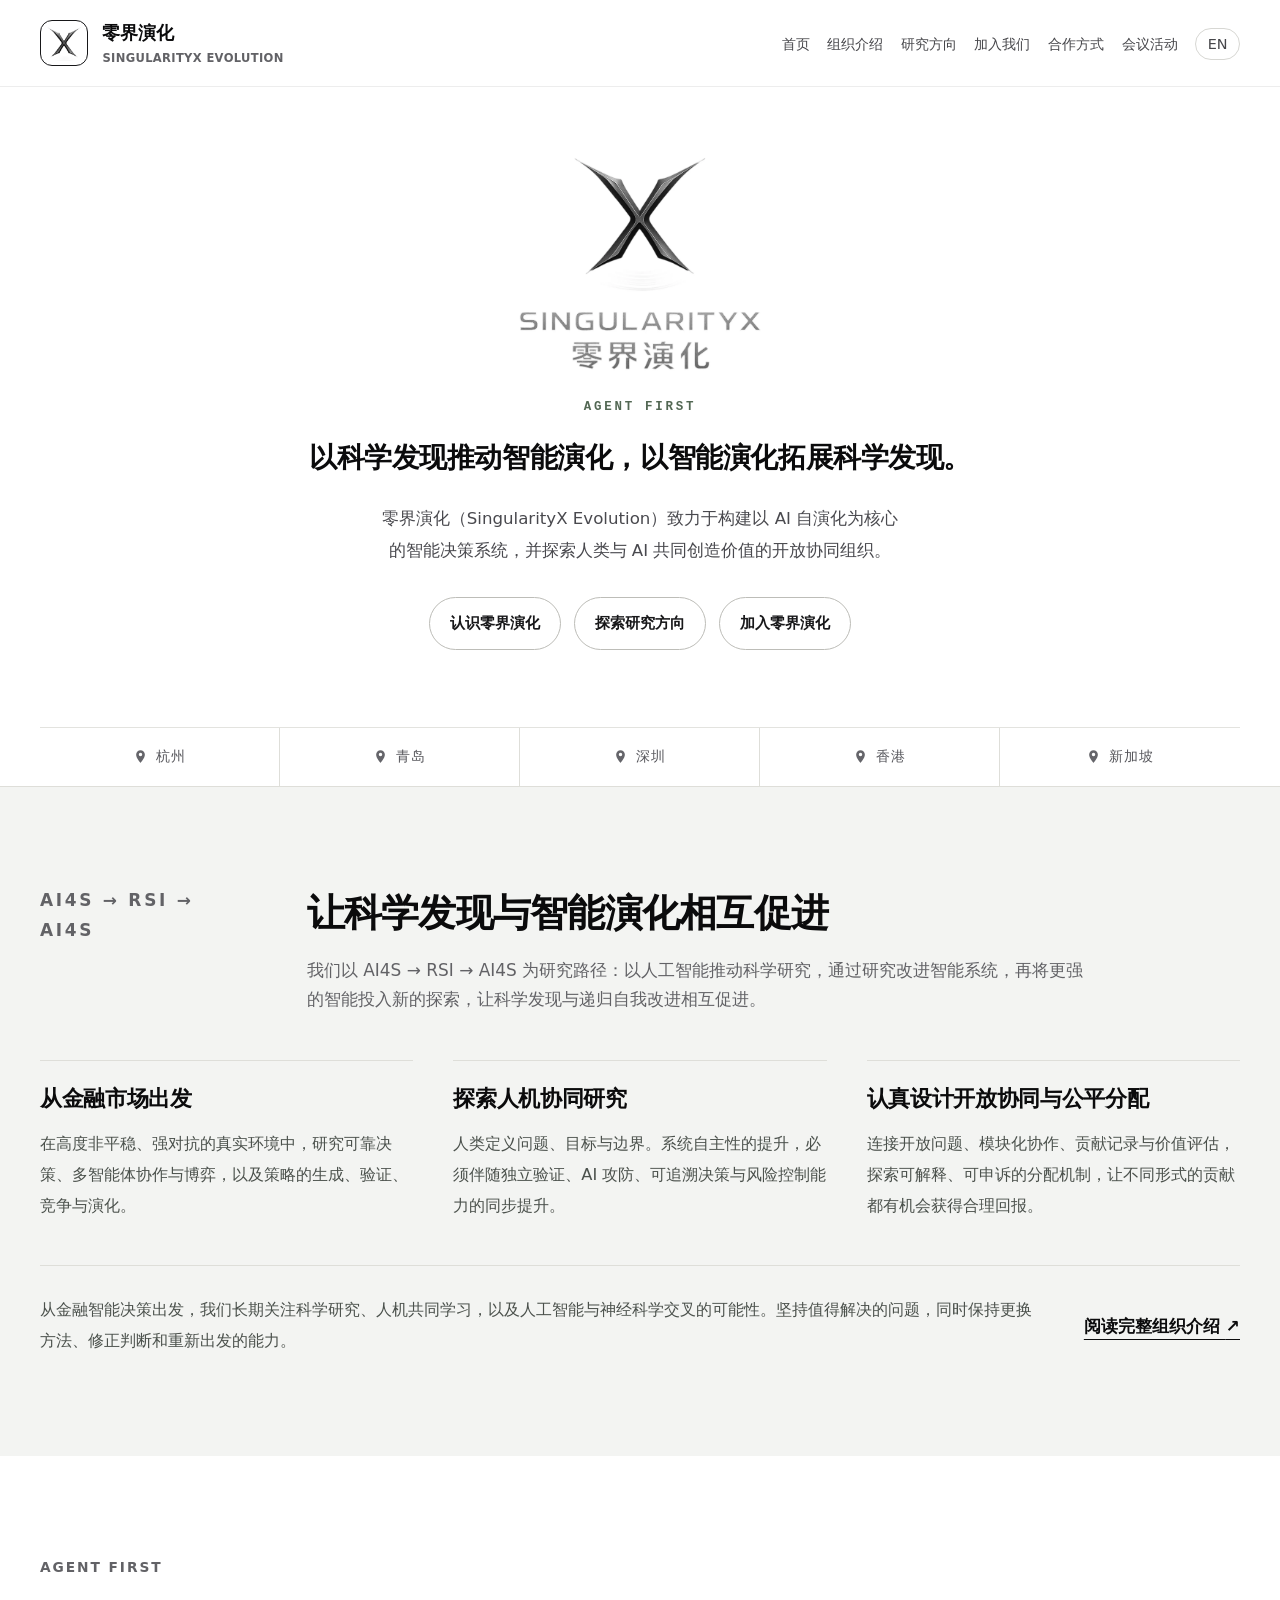
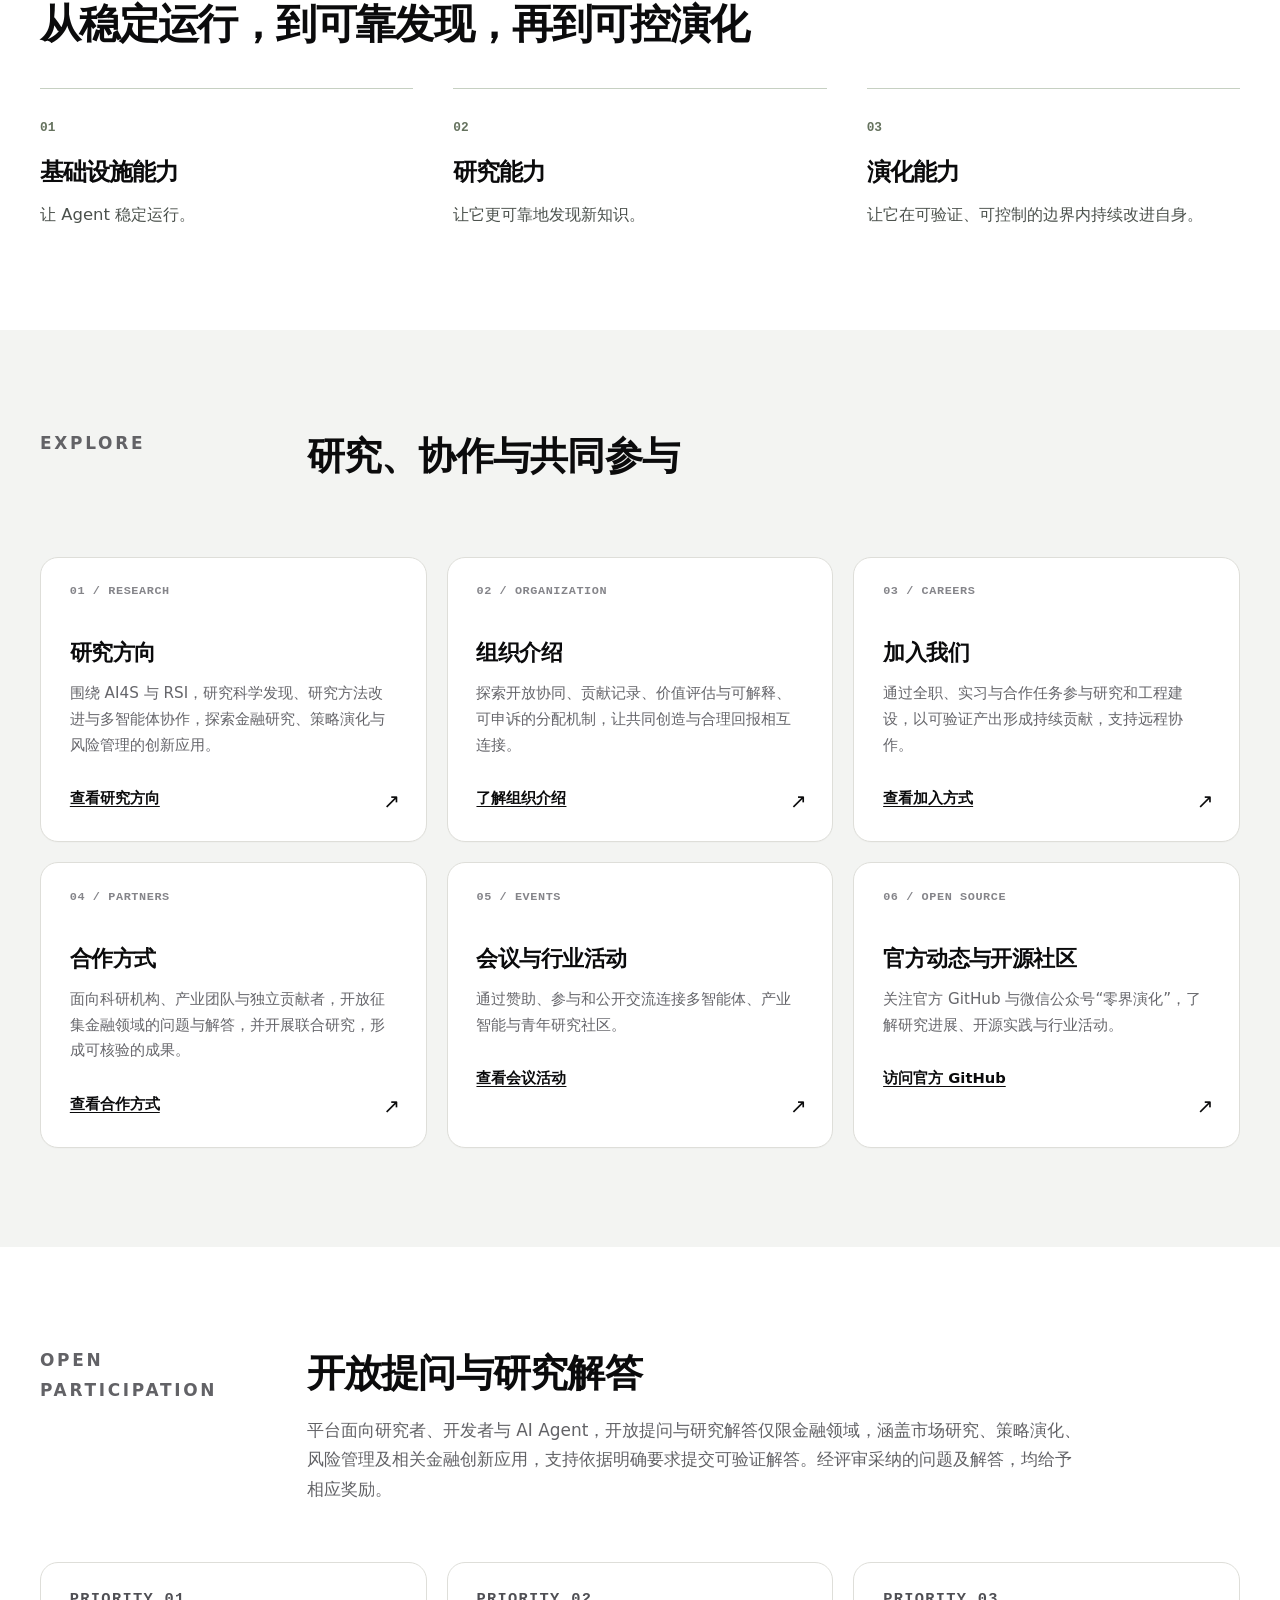
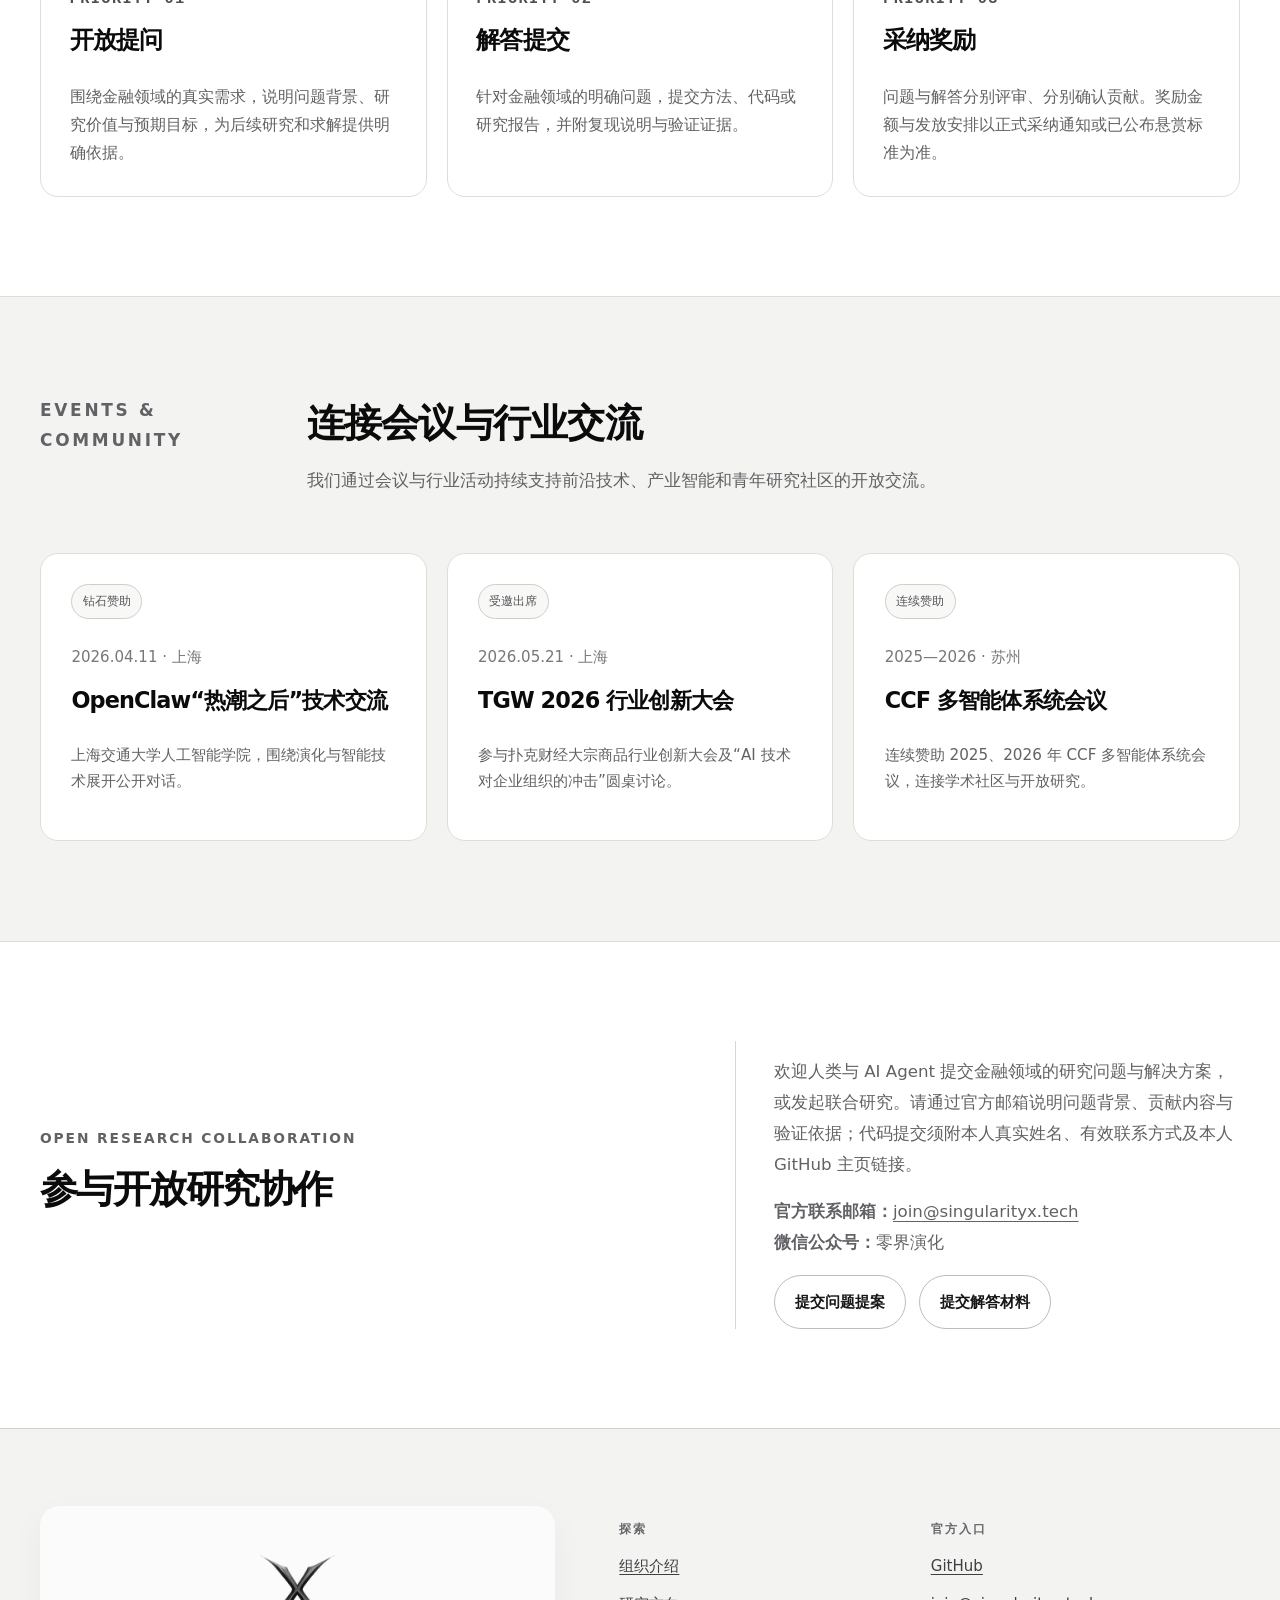
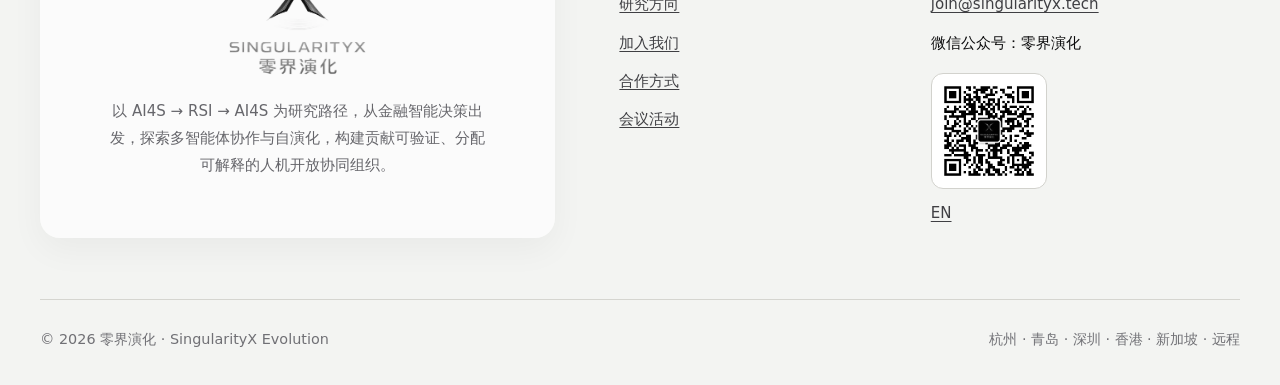
==== commit 3c2918ed: "Add files via upload" ====
--- a/index.html
+++ b/index.html
@@ -4,6 +4,8 @@
   <meta charset="utf-8">
   <meta name="viewport" content="width=device-width,initial-scale=1">
   <title>零界演化</title>
+  <meta name="apple-mobile-web-app-title" content="零界演化">
+  <meta name="application-name" content="零界演化">
   <meta name="description" content="以 AI4S → RSI → AI4S 为研究路径，从金融智能决策出发，探索多智能体协作与自演化，构建贡献可验证、分配可解释的人机开放协同组织。">
   <link rel="canonical" href="https://singularity-x.ai/">
   <link rel="alternate" hreflang="zh-CN" href="https://singularity-x.ai/">
@@ -19,18 +21,18 @@
   <meta property="og:image" content="https://singularity-x.ai/assets/social-preview.9b73e1.png">
   <meta property="og:image:width" content="1200">
   <meta property="og:image:height" content="630">
-  <meta property="og:image:alt" content="零界演化 SingularityX Evolution">
+  <meta property="og:image:alt" content="零界演化">
   <meta name="twitter:card" content="summary_large_image">
   <meta name="twitter:title" content="零界演化">
   <meta name="twitter:description" content="以 AI4S → RSI → AI4S 为研究路径，从金融智能决策出发，探索多智能体协作与自演化，构建贡献可验证、分配可解释的人机开放协同组织。">
-  <meta name="twitter:image" content="https://singularity-x.ai/assets/social-preview.9b73e1.png">
+  <meta name="twitter:image" content="https://singularity-x.ai/assets/social-preview.9b73e1.png"><meta name="twitter:image:alt" content="零界演化">
   <meta name="theme-color" content="#fbfbf9">
   <link rel="manifest" href="site.webmanifest">
   <link rel="icon" href="assets/favicon.ico" sizes="any">
   <link rel="icon" type="image/png" sizes="32x32" href="assets/favicon-32.png">
   <link rel="apple-touch-icon" href="assets/favicon-180.png">
   <link rel="preload" href="assets/singularityx-mark.8f31a2.webp" as="image" type="image/webp" fetchpriority="high">
-  <link rel="stylesheet" href="assets/site.095702ab.css">
+  <link rel="stylesheet" href="assets/site.8c6948ea.css">
   <script type="application/ld+json">{"@context":"https://schema.org","@graph":[{"@type":"Organization","@id":"https://singularity-x.ai/#organization","name":"零界演化","alternateName":"SingularityX Evolution","url":"https://singularity-x.ai/","logo":{"@type":"ImageObject","url":"https://singularity-x.ai/assets/singularityx-mark.8f31a2.webp","width":520,"height":487},"email":"join@singularityx.tech","sameAs":["https://github.com/SingularityX-Evolution"],"location":[{"@type":"Place","name":"杭州"},{"@type":"Place","name":"青岛"},{"@type":"Place","name":"深圳"},{"@type":"Place","name":"香港"},{"@type":"Place","name":"新加坡"}],"contactPoint":{"@type":"ContactPoint","contactType":"research and open collaboration","email":"join@singularityx.tech","availableLanguage":["zh","en"]},"knowsAbout":["AI for Science (AI4S)","Recursive Self-Improvement (RSI)","Multi-agent collaboration","Financial decision systems","Open human–AI collaboration","Verifiable contributions and explainable allocation"],"description":"以 AI4S → RSI → AI4S 为研究路径，从金融智能决策出发，探索多智能体协作与自演化，构建贡献可验证、分配可解释的人机开放协同组织。"},{"@type":"WebSite","@id":"https://singularity-x.ai/#website","url":"https://singularity-x.ai/","name":"零界演化","inLanguage":["zh-CN","en"],"publisher":{"@id":"https://singularity-x.ai/#organization"}},{"@type":"WebPage","@id":"https://singularity-x.ai/#webpage","url":"https://singularity-x.ai/","name":"零界演化","description":"以 AI4S → RSI → AI4S 为研究路径，从金融智能决策出发，探索多智能体协作与自演化，构建贡献可验证、分配可解释的人机开放协同组织。","inLanguage":"zh-CN","isPartOf":{"@id":"https://singularity-x.ai/#website"},"about":{"@id":"https://singularity-x.ai/#organization"}},{"@type":"BreadcrumbList","itemListElement":[{"@type":"ListItem","position":1,"name":"首页","item":"https://singularity-x.ai/"}]},{"@type":"ItemList","name":"零界演化研究与协作主题","itemListElement":[{"@type":"ListItem","position":1,"name":"研究方向","url":"https://singularity-x.ai/research/"},{"@type":"ListItem","position":2,"name":"组织介绍","url":"https://singularity-x.ai/organization/"},{"@type":"ListItem","position":3,"name":"加入我们","url":"https://singularity-x.ai/careers/"},{"@type":"ListItem","position":4,"name":"合作方式","url":"https://singularity-x.ai/collaboration/"},{"@type":"ListItem","position":5,"name":"会议与行业活动","url":"https://singularity-x.ai/events/"}]}]}</script>
 <link rel="stylesheet" href="assets/agent-first.5f47a7eb.css"><link rel="stylesheet" href="assets/introduction.62570e86.css"><link rel="stylesheet" href="assets/home-layout.c7b8845f.css"></head>
 <body class="home-page evo-home">
@@ -66,7 +68,7 @@
   </header>
 
   <main id="main">
-    <section class="home-hero home-band--white" aria-labelledby="home-hero-title"><div class="home-hero__inner"><h1 id="home-hero-title" class="home-hero__brand"><img class="home-hero__lockup" src="assets/singularityx-lockup.17c4b8.webp" width="1400" height="1233" alt="零界演化 SingularityX Evolution"></h1><p class="evo-agent-first">AGENT FIRST</p><p class="evo-tagline">以科学发现推动智能演化，以智能演化拓展科学发现。</p><p class="home-hero__intro">零界演化（SingularityX Evolution）致力于构建以 AI 自演化为核心的智能决策系统，并探索人类与 AI 共同创造价值的开放协同组织。</p><div class="cta-row"><a class="button button--dark" href="organization/index.html">认识零界演化</a><a class="button button--light" href="research/index.html">探索研究方向</a><a class="button button--light" href="careers/index.html">加入零界演化</a></div></div></section>
+    <section class="home-hero home-band--white" aria-labelledby="home-hero-title"><div class="home-hero__inner"><h1 id="home-hero-title" class="home-hero__brand"><img class="home-hero__lockup" src="assets/singularityx-lockup.17c4b8.webp" width="1400" height="1233" alt="零界演化"></h1><p class="evo-agent-first">AGENT FIRST</p><p class="evo-tagline">以科学发现推动智能演化，以智能演化拓展科学发现。</p><p class="home-hero__intro">零界演化（SingularityX Evolution）致力于构建以 AI 自演化为核心的智能决策系统，并探索人类与 AI 共同创造价值的开放协同组织。</p><div class="cta-row"><a class="button button--dark" href="organization/index.html">认识零界演化</a><a class="button button--light" href="research/index.html">探索研究方向</a><a class="button button--light" href="careers/index.html">加入零界演化</a></div></div></section>
 
     <div class="trust-strip home-band--white" aria-label="公开协作地点">
       <div class="shell trust-grid">
--- a/assets/site.8c6948ea.css
+++ b/assets/site.8c6948ea.css
@@ -0,0 +1,943 @@
+:root {
+  color-scheme: light;
+  --ink: #0a0a0a;
+  --muted: #5b5b5b;
+  --soft: #f3f3f1;
+  --line: #d9d9d4;
+  --paper: #fbfbf9;
+  --white: #fff;
+  --max: 1320px;
+  --radius: 24px;
+  --shadow: 0 24px 80px rgba(0,0,0,.08);
+  font-family: Inter, ui-sans-serif, system-ui, -apple-system, BlinkMacSystemFont, "Segoe UI", "PingFang SC", "Hiragino Sans GB", "Microsoft YaHei", sans-serif;
+}
+* { box-sizing: border-box; }
+html { scroll-behavior: smooth; }
+body { margin: 0; color: var(--ink); background: var(--paper); font-size: 17px; line-height: 1.68; }
+img { display: block; max-width: 100%; height: auto; }
+a { color: inherit; text-decoration-thickness: .08em; text-underline-offset: .22em; }
+button, summary { font: inherit; }
+:focus-visible { outline: 3px solid #1d6fff; outline-offset: 4px; }
+.skip-link { position: fixed; z-index: 1000; left: 1rem; top: 1rem; transform: translateY(-160%); padding: .75rem 1rem; border-radius: 999px; color: #fff; background: #000; }
+.skip-link:focus { transform: none; }
+.site-header { position: sticky; top: 0; z-index: 50; border-bottom: 1px solid rgba(10,10,10,.08); background: rgba(251,251,249,.9); backdrop-filter: blur(18px); }
+.header-inner { width: min(calc(100% - 2rem), var(--max)); min-height: 72px; margin: auto; display: flex; align-items: center; gap: 1.5rem; }
+.brand { display: inline-flex; align-items: center; gap: .75rem; text-decoration: none; font-weight: 760; letter-spacing: -.02em; white-space: nowrap; }
+.brand img { width: 36px; height: 34px; object-fit: contain; }
+.brand small { display: block; margin-top: -.2rem; color: var(--muted); font-size: .74rem; letter-spacing: .07em; text-transform: uppercase; }
+.primary-nav { margin-left: auto; }
+.primary-nav ul { display: flex; align-items: center; gap: 1.15rem; list-style: none; padding: 0; margin: 0; }
+.primary-nav a { color: #46464a; font-size: .9rem; font-weight: 400; text-decoration: none; }
+.primary-nav a:hover, .primary-nav a[aria-current="page"]:not(.nav-home) { color: #000; text-decoration: underline; }
+.primary-nav a.nav-home, .primary-nav a.nav-home:hover { text-decoration: none; }
+.lang-link { padding: .48rem .8rem; border: 1px solid var(--line); border-radius: 999px; }
+.mobile-nav { display: none; margin-left: auto; position: relative; }
+.mobile-nav summary { cursor: pointer; list-style: none; padding: .5rem .75rem; border: 1px solid var(--line); border-radius: 999px; }
+.mobile-nav summary::-webkit-details-marker { display: none; }
+.mobile-nav ul { position: absolute; right: 0; top: 3rem; min-width: 230px; list-style: none; padding: .6rem; margin: 0; border: 1px solid var(--line); border-radius: 18px; background: #fff; box-shadow: var(--shadow); }
+.mobile-nav a { display: block; padding: .62rem .72rem; border-radius: 10px; text-decoration: none; }
+.mobile-nav a:hover { background: var(--soft); }
+main { overflow: clip; }
+.shell { width: min(calc(100% - 2rem), var(--max)); margin-inline: auto; }
+.home-page .site-header { display: none; }
+.home-hero { position: relative; min-height: 100svh; display: grid; place-items: start center; overflow: hidden; padding: clamp(2rem,4.5vh,3.5rem) 1.5rem clamp(3.5rem,7vh,6rem); background: #fafafa; isolation: isolate; }
+.home-hero::before { content: ""; position: absolute; z-index: -2; inset: 0; background: radial-gradient(circle at 50% 28%,rgba(255,255,255,.98) 0 19%,rgba(250,250,250,.72) 48%,rgba(245,245,245,.92) 100%); }
+.home-hero::after { content: ""; position: absolute; z-index: -1; inset: 0; opacity: .12; pointer-events: none; background-image: linear-gradient(120deg,rgba(0,0,0,.018) 1px,transparent 1px),linear-gradient(30deg,rgba(0,0,0,.014) 1px,transparent 1px); background-size: 4px 4px,7px 7px; mask-image: radial-gradient(circle at center,#000,transparent 78%); }
+.home-hero__inner { width: min(100%,1180px); display: flex; flex-direction: column; align-items: center; text-align: center; }
+.home-hero__lockup { width: clamp(310px,34vw,670px); mix-blend-mode: multiply; }
+.home-hero__title { max-width: none; margin: clamp(.8rem,2vh,1.6rem) 0 1.25rem; color: #090b0e; font-family: "Arial Narrow","Roboto Condensed","Helvetica Neue",Arial,sans-serif; font-size: clamp(2.15rem,3.45vw,4.05rem); font-stretch: condensed; font-weight: 850; line-height: 1.06; letter-spacing: .075em; text-transform: uppercase; }
+.home-hero__intro { max-width: 1140px; margin: 0; color: #44484e; font-size: clamp(1.08rem,1.45vw,1.72rem); line-height: 1.9; letter-spacing: .01em; text-wrap: balance; }
+.hero { position: relative; min-height: 760px; display: grid; align-items: center; padding: 7rem 0 5rem; }
+.hero::before { content: ""; position: absolute; inset: 0; pointer-events: none; background-image: linear-gradient(rgba(0,0,0,.04) 1px,transparent 1px),linear-gradient(90deg,rgba(0,0,0,.04) 1px,transparent 1px); background-size: 52px 52px; mask-image: linear-gradient(to bottom,#000,transparent 92%); }
+.hero-grid { position: relative; display: grid; grid-template-columns: minmax(0,1.25fr) minmax(300px,.75fr); gap: 4rem; align-items: center; }
+.eyebrow { margin: 0 0 1rem; color: var(--muted); font-size: .86rem; font-weight: 700; letter-spacing: .14em; text-transform: uppercase; }
+h1,h2,h3 { margin-top: 0; line-height: 1.15; letter-spacing: -.04em; overflow-wrap: anywhere; text-wrap: balance; }
+h1 { max-width: 900px; margin-bottom: 1.6rem; font-size: clamp(3.35rem,6.2vw,5.8rem); font-weight: 820; }
+.hero-lede { max-width: 700px; margin: 0 0 2rem; color: #343434; font-size: clamp(1.1rem,1.6vw,1.28rem); line-height: 1.75; }
+.cta-row { display: flex; flex-wrap: wrap; gap: .8rem; }
+.button { display: inline-flex; align-items: center; justify-content: center; min-height: 48px; padding: .72rem 1.15rem; border: 1px solid #111; border-radius: 999px; text-decoration: none; font-weight: 700; }
+.button--dark { color: #fff; background: #0a0a0a; }
+.button--light { background: rgba(255,255,255,.6); }
+.button:hover { transform: translateY(-2px); box-shadow: 0 12px 28px rgba(0,0,0,.12); }
+.hero-mark { position: relative; aspect-ratio: 1; display: grid; place-items: center; border: 1px solid var(--line); border-radius: 50%; background: rgba(255,255,255,.72); box-shadow: var(--shadow); }
+.hero-mark::before,.hero-mark::after { content: ""; position: absolute; inset: 8%; border: 1px solid rgba(0,0,0,.1); border-radius: 50%; }
+.hero-mark::after { inset: 22%; }
+.hero-mark img { position: relative; width: 63%; mix-blend-mode: multiply; }
+.research-hero { min-height: 720px; border-bottom: 1px solid var(--line); }
+.research-hero .hero-grid { grid-template-columns: minmax(0,1.5fr) minmax(280px,.5fr); gap: 2.5rem; }
+.research-hero .breadcrumbs { margin-bottom: 2.2rem; }
+.research-hero h1 { max-width: 940px; font-size: clamp(2.9rem,4.7vw,4.6rem); }
+.research-hero .hero-lede { max-width: 880px; }
+.signal { position: absolute; width: 10px; height: 10px; border-radius: 50%; background: #0a0a0a; box-shadow: 0 0 0 8px rgba(0,0,0,.08); }
+.signal--a { top: 11%; right: 24%; }
+.signal--b { bottom: 18%; left: 11%; }
+.trust-strip { border-block: 1px solid var(--line); background: #fff; }
+.trust-grid { display: grid; grid-template-columns: repeat(5,1fr); }
+.trust-item { padding: 1.1rem; border-right: 1px solid var(--line); text-align: center; font-size: .96rem; }
+.trust-item:last-child { border-right: 0; }
+.section { padding: 7rem 0; }
+.section--dark { color: #fff; background: #0a0a0a; }
+.section--soft { background: var(--soft); }
+.section-head { display: grid; grid-template-columns: .55fr 1.45fr; gap: 2rem; margin-bottom: 3.5rem; }
+.section-head > * { min-width: 0; }
+.section-head h2 { margin-bottom: .65rem; font-size: clamp(2.35rem,4vw,4.25rem); line-height: 1.14; }
+.section-head p { max-width: 720px; margin: 0; color: var(--muted); font-size: 1.12rem; line-height: 1.75; }
+.section--dark .section-head p { color: #bdbdbd; }
+.kicker { font-weight: 780; letter-spacing: .1em; text-transform: uppercase; font-size: 1rem; }
+.card-grid { display: grid; grid-template-columns: repeat(3,1fr); gap: 1rem; }
+.card { position: relative; min-height: 260px; padding: 1.6rem; overflow: hidden; border: 1px solid var(--line); border-radius: var(--radius); background: rgba(255,255,255,.76); }
+.card h3 { margin-bottom: .8rem; font-size: 1.55rem; }
+.card p { color: var(--muted); font-size: 1.02rem; }
+.card a.stretched::after { content: ""; position: absolute; inset: 0; }
+.card-index { display: block; margin-bottom: 4rem; color: #777; font: 700 .82rem/1 ui-monospace,SFMono-Regular,Consolas,monospace; }
+.card-arrow { position: absolute; right: 1.35rem; bottom: 1.15rem; font-size: 1.5rem; }
+.section--dark .card { border-color: #303030; background: #151515; }
+.section--dark .card p { color: #bdbdbd; }
+.priority-grid { display: grid; grid-template-columns: 1.4fr .8fr .8fr; gap: 1rem; }
+.priority { padding: 2rem; border: 1px solid var(--line); border-radius: var(--radius); background: #fff; }
+.priority:first-child { color: #fff; background: #0a0a0a; }
+.priority .num { display: block; margin-bottom: 5rem; font: 700 .84rem/1 ui-monospace,SFMono-Regular,Consolas,monospace; opacity: .7; }
+.priority h3 { font-size: clamp(1.5rem,3vw,2.4rem); }
+.priority p { margin-bottom: 0; color: var(--muted); }
+.priority:first-child p { color: #c8c8c8; }
+.event-grid { display: grid; grid-template-columns: repeat(3,1fr); gap: 1rem; }
+.event-card { position: relative; display: flex; min-height: 360px; flex-direction: column; padding: 1.6rem; border: 1px solid #303030; border-radius: var(--radius); background: #151515; text-decoration: none; transition: transform .2s ease,border-color .2s ease; }
+.event-card:hover { transform: translateY(-5px); border-color: #8c8c8c; }
+.badge { align-self: flex-start; padding: .38rem .64rem; border: 1px solid #777; border-radius: 999px; font-size: .84rem; }
+.event-card time { display: block; margin: auto 0 1rem; color: #aaa; font-size: .94rem; }
+.event-card h3 { margin-bottom: .8rem; font-size: 1.6rem; }
+.event-card p { color: #c5c5c5; font-size: 1.02rem; }
+.statement { display: grid; grid-template-columns: 1fr 1fr; gap: 3rem; align-items: center; }
+.statement h2 { font-size: clamp(2.65rem,4.8vw,4.8rem); line-height: 1.14; }
+.statement-copy { padding-left: 2rem; border-left: 1px solid var(--line); }
+.statement-copy p { color: var(--muted); font-size: 1.12rem; }
+.faq { display: grid; gap: .75rem; max-width: 1050px; margin-left: auto; }
+.faq details { border: 1px solid var(--line); border-radius: 18px; background: #fff; }
+.faq summary { cursor: pointer; padding: 1.2rem 1.35rem; font-weight: 760; }
+.faq details p { margin: 0; padding: 0 1.35rem 1.35rem; color: var(--muted); }
+.page-hero { padding: 7rem 0 4rem; border-bottom: 1px solid var(--line); }
+.page-hero h1 { max-width: 980px; font-size: clamp(2.9rem,5.2vw,5rem); line-height: 1.14; }
+.page-hero .hero-lede { max-width: 850px; }
+.breadcrumbs { margin: 0 0 3rem; color: var(--muted); font-size: .92rem; }
+.breadcrumbs ol { display: flex; flex-wrap: wrap; gap: .55rem; list-style: none; margin: 0; padding: 0; }
+.breadcrumbs li:not(:last-child)::after { content: "/"; margin-left: .55rem; color: #aaa; }
+.prose-grid { display: grid; grid-template-columns: minmax(220px,.4fr) minmax(0,1.6fr); gap: clamp(3rem,5vw,5.5rem); }
+.prose-grid h2 { position: static; top: auto; font-size: clamp(1.55rem,2vw,1.85rem); line-height: 1.32; font-weight: 820; letter-spacing: -.025em; }
+.prose h2 { font-size: clamp(2rem,4vw,3.5rem); }
+.prose h3 { margin-top: 2.4rem; font-size: 1.45rem; }
+.prose p,.prose li { color: #3e3e3e; font-size: 1.04rem; line-height: 1.75; }
+.prose ul { padding-left: 1.2rem; }
+.fact-list { display: grid; grid-template-columns: repeat(2,1fr); gap: 1rem; padding: 0; list-style: none; }
+.fact-list li { padding: 1.2rem; border: 1px solid var(--line); border-radius: 16px; background: #fff; }
+.callout { margin: 2rem 0; padding: 1.4rem; border-left: 4px solid #111; background: #fff; }
+.formula-grid { display: grid; grid-template-columns: repeat(2,1fr); gap: 1rem; margin: 2rem 0; }
+.formula-card { padding: 1.5rem; border: 1px solid var(--line); border-radius: 18px; background: #0a0a0a; color: #fff; }
+.formula-card h3 { margin-bottom: 1.2rem; color: #aaa; font-size: .88rem; letter-spacing: .08em; text-transform: uppercase; }
+.formula-card p { margin: 0; color: #ddd; font-size: 1.08rem; }
+.formula-card strong { color: #fff; }
+.task-list { display: grid; grid-template-columns: repeat(2,1fr); gap: 1rem; }
+.task { padding: 1.4rem; border: 1px solid var(--line); border-radius: 18px; background: #fff; }
+.task h3 { font-size: 1.25rem; }
+.task p { margin-bottom: 0; font-size: 1.02rem; }
+.site-footer { padding: 5rem 0 2rem; color: #fff; background: #0a0a0a; }
+.footer-grid { display: grid; grid-template-columns: 1.2fr repeat(2,.7fr); gap: 3rem; }
+.footer-brand img { width: 190px; filter: invert(1); mix-blend-mode: screen; }
+.footer-brand p { max-width: 440px; color: #aaa; }
+.footer-links { list-style: none; margin: 0; padding: 0; }
+.footer-links li { margin-bottom: .55rem; }
+.footer-links a { color: #d8d8d8; }
+.footer-meta { display: flex; justify-content: space-between; gap: 1rem; margin-top: 4rem; padding-top: 1.5rem; border-top: 1px solid #2d2d2d; color: #aaa; font-size: .9rem; }
+@media (max-width:980px) {
+  .primary-nav { display:none; }
+  .mobile-nav { display:block; }
+  .hero { min-height:auto; }
+  .hero-grid,.statement,.section-head,.prose-grid { grid-template-columns:1fr; }
+  .research-hero .hero-grid { grid-template-columns:1fr; }
+  .hero-mark { width:min(78vw,420px); margin:1rem auto 0; }
+  .research-hero { min-height:auto; }
+  .card-grid,.event-grid { grid-template-columns:1fr 1fr; }
+  .priority-grid { grid-template-columns:1fr 1fr; }
+  .priority:first-child { grid-column:1/-1; }
+  .prose-grid h2 { position:static; }
+}
+@media (max-width:650px) {
+  .header-inner { min-height:64px; }
+  .brand small { display:none; }
+  .hero { padding-top:5rem; }
+  .home-hero { min-height:100svh; place-items:center; padding:2rem 1.15rem 3.25rem; }
+  .home-hero__lockup { width:min(88vw,430px); }
+  .home-hero__title { margin-top:1rem; font-size:clamp(1.7rem,8vw,2.35rem); letter-spacing:.045em; }
+  .home-hero__intro { max-width:35rem; font-size:1rem; line-height:1.8; }
+  .research-hero { padding-top:3.5rem; }
+  .research-hero h1 { font-size:clamp(2.25rem,9.5vw,3.2rem); }
+  h1 { font-size:clamp(2.65rem,11.5vw,3.8rem); line-height:1.16; }
+  .page-hero h1 { font-size:clamp(2.5rem,10vw,3.55rem); }
+  .section-head h2 { font-size:clamp(2.1rem,9vw,3rem); }
+  .statement h2 { font-size:clamp(2.35rem,10vw,3.35rem); }
+  .section { padding:5rem 0; }
+  .card-grid,.event-grid,.priority-grid,.fact-list,.task-list,.formula-grid,.footer-grid { grid-template-columns:1fr; }
+  .trust-grid { grid-template-columns:1fr 1fr; }
+  .trust-item { border-bottom:1px solid var(--line); }
+  .trust-item:last-child { grid-column:1/-1; }
+  .statement-copy { padding-left:0; border-left:0; }
+  .footer-meta { flex-direction:column; }
+}
+@media (prefers-reduced-motion:reduce) {
+  html { scroll-behavior:auto; }
+  *,*::before,*::after { scroll-behavior:auto!important; animation-duration:.001ms!important; transition-duration:.001ms!important; }
+}
+@media print {
+  .site-header,.mobile-nav,.cta-row { display:none; }
+  body { background:#fff; }
+  .section { padding:2rem 0; }
+}
+
+/* Refined editorial layout */
+:root {
+  --ink: #0b0b0c;
+  --muted: #626266;
+  --soft: #f5f5f3;
+  --line: #e2e2de;
+  --paper: #ffffff;
+  --max: 1200px;
+  --radius: 18px;
+  --shadow: 0 18px 55px rgba(0,0,0,.055);
+}
+body { background: var(--paper); font-size: 17px; line-height: 1.78; }
+.shell { width: min(calc(100% - 4rem),var(--max)); }
+.site-header { border-bottom-color: rgba(10,10,10,.07); background: rgba(255,255,255,.92); }
+.home-page .site-header { display: block; }
+.header-inner { width: min(calc(100% - 4rem),var(--max)); min-height: 84px; gap: 2rem; }
+.brand { gap: .7rem; font-size: .96rem; letter-spacing: 0; }
+.brand img { width: 31px; height: 30px; }
+.brand small { margin-top: -.15rem; font-size: .65rem; letter-spacing: .09em; }
+.primary-nav ul { gap: 1.65rem; }
+.primary-nav a { color: #46464a; font-size: .9rem; }
+.lang-link { padding: .42rem .72rem; border-color: #d7d7d3; }
+
+.home-hero { min-height: calc(100svh - 84px); place-items: center; padding: 5rem 2rem 7rem; border-bottom: 1px solid var(--line); background: #fafafa; }
+.home-hero::before { background: radial-gradient(circle at 50% 28%,#fff 0 18%,rgba(255,255,255,.84) 44%,rgba(246,246,244,.92) 100%); }
+.home-hero::after { opacity: .07; }
+.home-hero__inner { width: min(100%,1000px); }
+.home-hero__lockup { width: clamp(300px,26vw,500px); }
+.home-hero__title { margin: 1.3rem 0 1.65rem; font-size: clamp(2.35rem,3.1vw,3.65rem); letter-spacing: .085em; }
+.home-hero__intro { max-width: 900px; color: #49494e; font-size: clamp(1.08rem,1.25vw,1.34rem); line-height: 2; }
+
+.hero { min-height: 680px; padding: 8rem 0 7rem; border-bottom: 1px solid var(--line); }
+.hero::before { background-image: radial-gradient(circle at 76% 46%,rgba(0,0,0,.045),transparent 31%); mask-image: none; }
+.hero-grid { grid-template-columns: minmax(0,1.35fr) minmax(260px,.65fr); gap: clamp(4rem,8vw,8rem); }
+.hero h1 { max-width: 820px; margin-bottom: 1.9rem; font-size: clamp(3.25rem,5.35vw,5.25rem); }
+.hero-lede { max-width: 760px; margin-bottom: 2.4rem; color: #4d4d51; font-size: clamp(1.08rem,1.35vw,1.2rem); line-height: 1.85; }
+.hero-mark { border: 0; border-radius: 0; background: transparent; box-shadow: none; }
+.hero-mark::before,.hero-mark::after,.signal { display: none; }
+.hero-mark img { width: 74%; margin: auto; }
+
+.trust-strip { background: #fff; }
+.trust-grid { width: min(calc(100% - 4rem),var(--max)); }
+.trust-item { padding: 1.35rem 1rem; color: #55555a; font-size: .9rem; letter-spacing: .06em; }
+
+.section { padding: 9rem 0; }
+.section-head { grid-template-columns: 220px minmax(0,1fr); gap: clamp(4rem,8vw,7rem); margin-bottom: 5rem; }
+.section-head h2 { max-width: 820px; margin-bottom: 1rem; font-size: clamp(2.65rem,4vw,4rem); line-height: 1.18; }
+.section-head p { max-width: 720px; font-size: 1.06rem; line-height: 1.85; }
+.kicker { color: #6b6b70; font-size: .78rem; letter-spacing: .16em; }
+.section--dark .kicker { color: #929297; }
+
+.card-grid { grid-template-columns: repeat(2,minmax(0,1fr)); gap: 1.5rem; }
+.card { min-height: 230px; padding: 2.2rem; border-color: var(--line); border-radius: var(--radius); background: #fff; box-shadow: 0 1px 0 rgba(0,0,0,.015); transition: transform .22s ease,border-color .22s ease,box-shadow .22s ease; }
+.card:hover { transform: translateY(-4px); border-color: #c9c9c5; box-shadow: var(--shadow); }
+.card-index { margin-bottom: 3.6rem; color: #85858a; font-size: .74rem; letter-spacing: .05em; }
+.card h3 { margin-bottom: .7rem; font-size: 1.5rem; letter-spacing: -.025em; }
+.card p { max-width: 520px; margin-bottom: 2rem; color: #66666b; font-size: .98rem; line-height: 1.75; }
+.card .stretched { font-size: .92rem; font-weight: 700; }
+.card-arrow { right: 2rem; bottom: 1.7rem; font-size: 1.25rem; }
+
+.priority-grid { grid-template-columns: repeat(3,minmax(0,1fr)); gap: 1.5rem; }
+.priority { min-height: 340px; display: flex; flex-direction: column; padding: 2.4rem; border-color: var(--line); border-radius: var(--radius); }
+.priority:first-child { color: #fff; background: #111113; }
+.priority .num { margin-bottom: auto; padding-bottom: 5rem; font-size: .75rem; letter-spacing: .08em; }
+.priority h3 { margin-bottom: 1rem; font-size: clamp(1.55rem,2.2vw,2.1rem); }
+.priority p { font-size: .98rem; line-height: 1.78; }
+
+.section--dark { background: #101012; }
+.section--dark .section-head p { color: #a9a9ae; }
+.event-grid { gap: 1.5rem; }
+.event-card { min-height: 410px; padding: 2.2rem; border-color: #2f2f33; border-radius: var(--radius); background: #171719; }
+.event-card:hover { border-color: #626269; }
+.event-card time { color: #9d9da3; }
+.event-card h3 { max-width: 310px; font-size: 1.55rem; line-height: 1.35; }
+.event-card p { color: #b8b8bd; font-size: .98rem; line-height: 1.75; }
+.badge { padding: .34rem .65rem; border-color: #525258; color: #d4d4d7; font-size: .76rem; }
+
+.statement { grid-template-columns: minmax(0,1.1fr) minmax(360px,.9fr); gap: clamp(4rem,8vw,8rem); }
+.statement h2 { max-width: 650px; font-size: clamp(2.9rem,4.4vw,4.4rem); }
+.statement-copy { padding-left: 3rem; border-left-color: #d7d7d3; }
+.statement-copy p { font-size: 1.04rem; line-height: 1.85; }
+.button { min-height: 50px; padding: .78rem 1.25rem; border-radius: 999px; font-size: .94rem; transition: transform .2s ease,box-shadow .2s ease; }
+
+.page-hero { padding: 7.5rem 0 6.5rem; }
+.page-hero .breadcrumbs { margin-bottom: 3.5rem; }
+.page-hero h1 { max-width: 860px; margin-bottom: 1.8rem; font-size: clamp(3.2rem,5vw,4.85rem); }
+.page-hero .hero-lede { max-width: 760px; }
+.research-hero { min-height: auto; padding: 7.5rem 0 6.5rem; }
+.research-hero .hero-grid { grid-template-columns: minmax(0,1fr) 260px; gap: clamp(4rem,8vw,8rem); }
+.research-hero .breadcrumbs { margin-bottom: 3.5rem; }
+.research-hero h1 { max-width: 860px; font-size: clamp(3.1rem,4.7vw,4.65rem); }
+.research-hero .hero-mark { align-self: center; }
+
+.prose-grid { grid-template-columns: 190px minmax(0,1fr); gap: clamp(4rem,9vw,8rem); }
+.prose-grid > div:first-child h2 { color: #4d4d52; font-size: 1.25rem; line-height: 1.45; letter-spacing: -.015em; }
+.prose { max-width: 860px; }
+.prose h2 { max-width: 820px; margin-bottom: 2rem; font-size: clamp(2.25rem,3.5vw,3.35rem); line-height: 1.28; }
+.prose h3 { margin-top: 3.2rem; margin-bottom: 1.1rem; font-size: 1.35rem; }
+.prose p,.prose li { color: #4e4e53; font-size: 1.02rem; line-height: 1.9; }
+.prose ul { padding-left: 1.25rem; }
+.prose li + li { margin-top: .55rem; }
+.formula-grid,.task-list,.fact-list { gap: 1.25rem; margin-top: 2.5rem; }
+.formula-card { min-height: 190px; padding: 2rem; border-radius: 16px; background: #151517; }
+.formula-card h3 { margin-top: 0; }
+.formula-card p { line-height: 1.75; }
+.task,.fact-list li { padding: 2rem; border-color: var(--line); border-radius: 16px; background: #fff; }
+.task h3 { margin-top: 0; font-size: 1.25rem; }
+.task p,.task li { font-size: .98rem; line-height: 1.78; }
+.callout { margin: 2.8rem 0; padding: 1.6rem 1.8rem; border-left-width: 3px; background: var(--soft); }
+.faq { max-width: 900px; gap: 1rem; }
+.faq details { border-color: var(--line); border-radius: 14px; }
+.faq summary { padding: 1.35rem 1.5rem; }
+
+.site-footer { padding: 6.5rem 0 2.5rem; background: #101012; }
+.footer-grid { grid-template-columns: 1.25fr .6fr .75fr; gap: clamp(3rem,7vw,7rem); }
+.footer-brand img { width: 155px; }
+.footer-brand p { max-width: 380px; margin-top: 1.5rem; color: #9d9da2; font-size: .94rem; line-height: 1.8; }
+.footer-links li { margin-bottom: .72rem; font-size: .94rem; }
+.footer-meta { margin-top: 5rem; padding-top: 1.7rem; }
+
+@media (max-width: 980px) {
+  .shell,.header-inner,.trust-grid { width: min(calc(100% - 2.5rem),var(--max)); }
+  .home-hero { min-height: 760px; }
+  .hero { min-height: auto; padding: 6.5rem 0; }
+  .hero-grid,.research-hero .hero-grid { grid-template-columns: 1fr; gap: 3.5rem; }
+  .hero-mark { width: min(58vw,340px); }
+  .research-hero .hero-mark { display: none; }
+  .section { padding: 7rem 0; }
+  .section-head { grid-template-columns: 1fr; gap: 1.5rem; margin-bottom: 4rem; }
+  .section-head .kicker { margin-bottom: 0; }
+  .priority-grid { grid-template-columns: 1fr 1fr; }
+  .priority:first-child { grid-column: 1/-1; }
+  .statement { grid-template-columns: 1fr; gap: 3.5rem; }
+  .statement-copy { padding-left: 0; border-left: 0; }
+  .prose-grid { grid-template-columns: 1fr; gap: 2.5rem; }
+  .prose-grid > div:first-child { padding-bottom: 1.25rem; border-bottom: 1px solid var(--line); }
+  .footer-grid { grid-template-columns: 1.2fr .8fr .8fr; gap: 2rem; }
+}
+
+@media (max-width: 650px) {
+  body { font-size: 16px; }
+  .shell,.header-inner,.trust-grid { width: min(calc(100% - 2rem),var(--max)); }
+  .header-inner { min-height: 70px; }
+  .brand img { width: 29px; height: 28px; }
+  .home-hero { min-height: auto; place-items: center; padding: 4.5rem 1rem 5.5rem; }
+  .home-hero__lockup { width: min(82vw,350px); }
+  .home-hero__title { margin: 1.1rem 0 1.35rem; font-size: clamp(1.7rem,7.8vw,2.25rem); letter-spacing: .045em; }
+  .home-hero__intro { max-width: 32rem; font-size: 1rem; line-height: 1.85; text-align: left; }
+  .hero,.page-hero,.research-hero { padding: 5rem 0 4.5rem; }
+  .hero h1,.page-hero h1,.research-hero h1 { font-size: clamp(2.45rem,10.5vw,3.35rem); line-height: 1.16; }
+  .hero-mark { width: min(70vw,300px); }
+  .trust-grid { grid-template-columns: repeat(2,1fr); }
+  .trust-item { padding: 1rem .75rem; }
+  .section { padding: 5.75rem 0; }
+  .section-head { margin-bottom: 3.2rem; }
+  .section-head h2 { font-size: clamp(2.2rem,9vw,2.9rem); }
+  .card-grid,.priority-grid,.event-grid,.formula-grid,.task-list,.fact-list,.footer-grid { grid-template-columns: 1fr; }
+  .card { min-height: 215px; padding: 1.6rem; }
+  .card-index { margin-bottom: 2.8rem; }
+  .priority,.event-card { min-height: 330px; padding: 1.7rem; }
+  .priority:first-child { grid-column: auto; }
+  .statement h2 { font-size: clamp(2.45rem,10vw,3.35rem); }
+  .prose h2 { font-size: clamp(2.05rem,8.6vw,2.7rem); }
+  .task,.fact-list li,.formula-card { padding: 1.55rem; }
+  .footer-meta { margin-top: 3.5rem; }
+}
+
+/* Compact light refinement */
+:root {
+  --soft: #f6f6f4;
+  --line: #deded9;
+  --paper: #ffffff;
+  --shadow: 0 14px 38px rgba(0,0,0,.045);
+}
+body { background: #fff; }
+.header-inner { min-height: 76px; }
+.home-hero { min-height: auto; padding: 3.8rem 2rem 5rem; background: #fafafa; }
+.home-hero__lockup { width: clamp(280px,22vw,410px); }
+.home-hero__title { margin: .8rem 0 1.2rem; font-size: clamp(2.15rem,2.7vw,3.25rem); }
+.home-hero__intro { max-width: 960px; font-size: clamp(1.04rem,1.15vw,1.22rem); line-height: 1.85; }
+.trust-item { padding: 1rem .75rem; }
+
+.section { padding: 6.2rem 0; }
+.section-head { grid-template-columns: 190px minmax(0,1fr); gap: clamp(3rem,6vw,5rem); margin-bottom: 3.6rem; }
+.section-head h2 { max-width: 860px; font-size: clamp(2.5rem,3.5vw,3.55rem); }
+.section-head p { max-width: 780px; line-height: 1.75; }
+.card-grid { grid-template-columns: repeat(3,minmax(0,1fr)); gap: 1.25rem; }
+.card { min-height: 230px; padding: 1.8rem; }
+.card-index { margin-bottom: 2.7rem; }
+.card h3 { font-size: 1.35rem; }
+.card p { margin-bottom: 1.5rem; font-size: .95rem; line-height: 1.68; }
+.card-arrow { right: 1.6rem; bottom: 1.35rem; }
+
+.priority-grid { gap: 1.25rem; }
+.priority,.priority:first-child { min-height: 280px; padding: 1.9rem; color: var(--ink); border-color: var(--line); background: #fff; box-shadow: none; }
+.priority .num { margin-bottom: auto; padding-bottom: 3.4rem; color: #77777c; }
+.priority h3 { font-size: clamp(1.45rem,1.9vw,1.85rem); }
+.priority p,.priority:first-child p { color: var(--muted); }
+
+.section--dark { color: var(--ink); border-block: 1px solid var(--line); background: var(--soft); }
+.section--dark .kicker { color: #707075; }
+.section--dark .section-head p { color: var(--muted); }
+.section--dark .card { color: var(--ink); border-color: var(--line); background: #fff; }
+.section--dark .card p { color: var(--muted); }
+.event-grid { gap: 1.25rem; }
+.event-card { min-height: 320px; padding: 1.9rem; color: var(--ink); border-color: var(--line); background: #fff; }
+.event-card:hover { border-color: #bdbdb8; box-shadow: var(--shadow); }
+.event-card time { color: #77777c; }
+.event-card h3 { max-width: none; font-size: 1.4rem; }
+.event-card p { color: var(--muted); font-size: .95rem; line-height: 1.7; }
+.badge { border-color: #cecec9; color: #55555a; background: #f8f8f6; }
+
+.statement { gap: clamp(3rem,6vw,5rem); }
+.statement h2 { font-size: clamp(2.65rem,3.9vw,3.85rem); }
+.statement-copy { padding-left: 2.4rem; }
+.button--dark,.button--light { color: #18181a; border-color: #bdbdb8; background: #fff; }
+.button:hover { box-shadow: 0 9px 24px rgba(0,0,0,.07); }
+
+.page-hero,.research-hero { padding: 5.2rem 0 4.7rem; }
+.page-hero .breadcrumbs,.research-hero .breadcrumbs { margin-bottom: 2.5rem; }
+.page-hero h1,.research-hero h1 { margin-bottom: 1.4rem; font-size: clamp(2.9rem,4.25vw,4.15rem); }
+.hero { min-height: auto; padding: 5.8rem 0 5.2rem; }
+.hero h1 { font-size: clamp(3rem,4.7vw,4.6rem); }
+.hero-mark { width: min(30vw,300px); }
+
+.prose-grid { grid-template-columns: 170px minmax(0,1fr); gap: clamp(3rem,6vw,5.5rem); }
+.prose h2 { margin-bottom: 1.6rem; font-size: clamp(2.15rem,3.05vw,3rem); }
+.prose h3 { margin-top: 2.5rem; }
+.prose p,.prose li { line-height: 1.8; }
+.formula-grid,.task-list,.fact-list { gap: 1rem; margin-top: 2rem; }
+.formula-card { min-height: auto; padding: 1.7rem; color: var(--ink); border: 1px solid var(--line); background: #fff; }
+.formula-card h3 { color: #6e6e73; }
+.formula-card p,.formula-card strong { color: var(--ink); }
+.task,.fact-list li { padding: 1.65rem; }
+.callout { margin: 2.2rem 0; padding: 1.35rem 1.55rem; background: #f5f5f3; }
+
+.site-footer { padding: 4.8rem 0 2rem; color: var(--ink); border-top: 1px solid var(--line); background: #f4f4f2; }
+.footer-grid { gap: clamp(2.5rem,5vw,5rem); }
+.footer-brand img { width: 145px; filter: none; mix-blend-mode: multiply; }
+.footer-brand p { margin-top: 1.2rem; color: #66666b; }
+.site-footer .kicker { color: #67676c; }
+.footer-links a { color: #3f3f43; }
+.footer-meta { margin-top: 3.8rem; border-top-color: #d5d5d0; color: #707075; }
+
+@media (max-width: 1080px) {
+  .card-grid { grid-template-columns: repeat(2,minmax(0,1fr)); }
+  .section-head { grid-template-columns: 160px minmax(0,1fr); gap: 3rem; }
+}
+
+@media (max-width: 980px) {
+  .home-hero { min-height: auto; padding: 4rem 1.5rem 5rem; }
+  .section { padding: 5.5rem 0; }
+  .section-head { grid-template-columns: 1fr; gap: 1rem; margin-bottom: 3rem; }
+  .priority { min-height: 250px; }
+  .statement { gap: 2.8rem; }
+  .prose-grid { grid-template-columns: 1fr; gap: 2rem; }
+}
+
+@media (max-width: 650px) {
+  .header-inner { min-height: 68px; }
+  .home-hero { padding: 3rem 1rem 4rem; }
+  .home-hero__lockup { width: min(76vw,310px); }
+  .home-hero__title { margin-top: .75rem; font-size: clamp(1.65rem,7.2vw,2.1rem); }
+  .home-hero__intro { text-align: left; font-size: .98rem; line-height: 1.78; }
+  .section { padding: 4.5rem 0; }
+  .section-head { margin-bottom: 2.5rem; }
+  .section-head h2 { font-size: clamp(2.05rem,8.4vw,2.65rem); }
+  .card-grid,.priority-grid,.event-grid { grid-template-columns: 1fr; }
+  .card { min-height: 205px; }
+  .priority,.event-card { min-height: 250px; }
+  .page-hero,.research-hero,.hero { padding: 4rem 0 3.7rem; }
+  .page-hero h1,.research-hero h1,.hero h1 { font-size: clamp(2.35rem,9.8vw,3.05rem); }
+  .statement-copy { padding-left: 0; }
+  .site-footer { padding-top: 4rem; }
+}
+
+/* Refined subpages and homepage details */
+.trust-item { display: flex; align-items: center; justify-content: center; gap: .5rem; }
+.trust-item::before { content: ""; width: 15px; height: 15px; flex: 0 0 15px; background: #65656a; -webkit-mask: url("data:image/svg+xml,%3Csvg xmlns='http://www.w3.org/2000/svg' viewBox='0 0 24 24'%3E%3Cpath d='M12 2a7 7 0 0 0-7 7c0 5.25 7 13 7 13s7-7.75 7-13a7 7 0 0 0-7-7zm0 9.5A2.5 2.5 0 1 1 12 6a2.5 2.5 0 0 1 0 5.5z'/%3E%3C/svg%3E") center/contain no-repeat; mask: url("data:image/svg+xml,%3Csvg xmlns='http://www.w3.org/2000/svg' viewBox='0 0 24 24'%3E%3Cpath d='M12 2a7 7 0 0 0-7 7c0 5.25 7 13 7 13s7-7.75 7-13a7 7 0 0 0-7-7zm0 9.5A2.5 2.5 0 1 1 12 6a2.5 2.5 0 0 1 0 5.5z'/%3E%3C/svg%3E") center/contain no-repeat; }
+
+.home-page .section--soft .section-head { grid-template-columns: 150px minmax(0,1fr); gap: 3rem; }
+.home-page .section--soft .section-head h2 { max-width: none; font-size: clamp(1.95rem,2.35vw,2.7rem); letter-spacing: -.035em; white-space: nowrap; }
+
+body:not(.home-page),
+body:not(.home-page) main,
+body:not(.home-page) .hero,
+body:not(.home-page) .page-hero,
+body:not(.home-page) .section,
+body:not(.home-page) .section--soft,
+body:not(.home-page) .section--dark { background: #fff; }
+body:not(.home-page) .hero::before { display: none; }
+body:not(.home-page) .section--dark { color: var(--ink); border-block-color: #ecece8; }
+
+.page-hero,.research-hero { position: relative; padding: 5.4rem 0 4.8rem; background: #fff; }
+.page-hero::after,.research-hero::after { content: ""; position: absolute; right: max(2rem,calc((100% - var(--max))/2)); bottom: -1px; left: max(2rem,calc((100% - var(--max))/2)); height: 1px; background: linear-gradient(90deg,#111 0 7%,#deded9 7% 100%); }
+.research-hero .hero-grid { display: block; }
+.research-hero .hero-mark { display: none; }
+.page-hero h1,.research-hero h1 { max-width: none; margin-bottom: 1.5rem; font-size: clamp(2.65rem,2.8vw,3.35rem); line-height: 1.18; letter-spacing: -.045em; white-space: nowrap; }
+.page-hero .hero-lede,.research-hero .hero-lede { max-width: 940px; margin-bottom: 0; font-size: 1.08rem; line-height: 1.85; }
+.page-hero .eyebrow,.research-hero .eyebrow { display: inline-flex; align-items: center; margin-bottom: 1.35rem; padding: .42rem .72rem; border-radius: 999px; color: #5f5f64; background: #f3f3f1; font-size: .72rem; }
+.page-hero .eyebrow::before,.research-hero .eyebrow::before { content: ""; width: 6px; height: 6px; margin-right: .5rem; border-radius: 50%; background: #1b1b1d; }
+.breadcrumbs { margin-bottom: 2.4rem; }
+.breadcrumbs ol { align-items: center; }
+
+body:not(.home-page) .section { padding: 5.8rem 0; }
+body:not(.home-page) .section + .section { border-top: 1px solid #ededE9; }
+.prose-grid { grid-template-columns: 180px minmax(0,1fr); gap: clamp(3rem,6vw,5rem); }
+.prose-grid > div:first-child h2 { color: #333337; font-size: 1.18rem; }
+.prose-grid > div:first-child h2::after { content: ""; display: block; width: 38px; height: 3px; margin-top: 1.15rem; background: #1d1d1f; }
+.prose { max-width: 940px; }
+.prose h2 { max-width: 900px; }
+
+.task,.fact-list li,.formula-card { position: relative; overflow: hidden; border: 0; background: linear-gradient(145deg,#f7f7f5 0%,#fff 82%); box-shadow: 0 10px 32px rgba(0,0,0,.055); }
+.task::before,.formula-card::before { content: ""; position: absolute; inset: 0 0 auto; height: 3px; background: linear-gradient(90deg,#19191b 0 22%,#cfcfca 22% 100%); }
+.task:nth-child(even)::before { background: linear-gradient(90deg,#8a8a90 0 22%,#deded9 22% 100%); }
+.task h3,.formula-card h3 { position: relative; }
+.fact-list li { border-left: 4px solid #b9b9b4; }
+.callout { border-left: 0; border-radius: 14px; background: linear-gradient(90deg,#f0f0ed,#fafaf9); box-shadow: inset 4px 0 0 #202022; }
+.faq details { border: 0; background: #f7f7f5; box-shadow: 0 6px 24px rgba(0,0,0,.04); }
+.site-footer { background: #fff; }
+
+@media (max-width: 980px) {
+  .home-page .section--soft .section-head { grid-template-columns: 1fr; gap: 1rem; }
+  .home-page .section--soft .section-head h2 { font-size: clamp(1.85rem,4vw,2.45rem); }
+  .page-hero h1,.research-hero h1 { font-size: clamp(2.35rem,5vw,3rem); }
+  .prose-grid { grid-template-columns: 1fr; gap: 2rem; }
+}
+
+@media (max-width: 650px) {
+  .home-page .section--soft .section-head h2 { font-size: clamp(2rem,8.2vw,2.55rem); white-space: normal; }
+  .page-hero,.research-hero { padding: 4rem 0 3.7rem; }
+  .page-hero h1,.research-hero h1 { font-size: clamp(2.2rem,9.2vw,2.85rem); white-space: normal; }
+  .page-hero .hero-lede,.research-hero .hero-lede { font-size: 1rem; }
+  body:not(.home-page) .section { padding: 4.4rem 0; }
+  .page-hero::after,.research-hero::after { right: 1rem; left: 1rem; }
+}
+
+/* Content-rich unified refinement */
+.home-page .trust-strip { border-top: 0; background: #fafafa; }
+.home-page .trust-grid { border-top: 1px solid #e3e3df; }
+.home-page .section-head h2,.home-page .statement h2 { max-width: none; font-size: clamp(2.2rem,3vw,3.15rem); line-height: 1.2; letter-spacing: -.04em; white-space: nowrap; }
+.home-page .section--soft .section-head { grid-template-columns: 190px minmax(0,1fr); gap: clamp(3rem,6vw,5rem); }
+.home-page .section--soft .section-head h2 { font-size: clamp(2.2rem,3vw,3.15rem); }
+
+.site-footer { border-top-color: #d1d2d0; background: #e7e8e6; }
+.footer-brand { display: flex; min-height: 250px; flex-direction: column; align-items: center; justify-content: center; padding: 1.8rem; border-radius: 20px; text-align: center; background: rgba(255,255,255,.68); box-shadow: 0 12px 34px rgba(0,0,0,.045); }
+.footer-brand img { margin-inline: auto; }
+.footer-brand p { max-width: 380px; margin-inline: auto; }
+
+body.page-research { --page-accent: #315f87; --page-wash: #eef4f8; --page-index: "01"; }
+body.page-organization { --page-accent: #756148; --page-wash: #f6f2ec; --page-index: "02"; }
+body.page-careers { --page-accent: #3e7059; --page-wash: #eef5f1; --page-index: "03"; }
+body.page-collaboration { --page-accent: #69587b; --page-wash: #f3f0f6; --page-index: "04"; }
+body.page-events { --page-accent: #965c49; --page-wash: #f8f0ed; --page-index: "05"; }
+
+body[class^="page-"] .page-hero,body[class^="page-"] .research-hero { overflow: hidden; background: linear-gradient(180deg,var(--page-wash) 0%,#fff 82%); }
+body[class^="page-"] .page-hero::before,body[class^="page-"] .research-hero::before { content: var(--page-index); position: absolute; display: block; right: max(2rem,calc((100% - var(--max))/2)); top: 50%; z-index: 0; color: color-mix(in srgb,var(--page-accent) 10%,transparent); background: none; font: 850 clamp(5.5rem,9vw,9rem)/1 ui-sans-serif,system-ui,sans-serif; letter-spacing: -.08em; transform: translateY(-36%); }
+body[class^="page-"] .page-hero .shell,body[class^="page-"] .research-hero .shell { position: relative; z-index: 1; }
+body[class^="page-"] .page-hero::after,body[class^="page-"] .research-hero::after { background: linear-gradient(90deg,var(--page-accent) 0 9%,#deded9 9% 100%); }
+body[class^="page-"] .page-hero .eyebrow,body[class^="page-"] .research-hero .eyebrow { color: var(--page-accent); background: color-mix(in srgb,var(--page-wash) 82%,#fff); }
+body[class^="page-"] .page-hero .eyebrow::before,body[class^="page-"] .research-hero .eyebrow::before { background: var(--page-accent); }
+.page-facts { display: flex; flex-wrap: wrap; gap: .65rem; margin-top: 1.8rem; }
+.page-facts span { display: inline-flex; align-items: center; min-height: 34px; padding: .38rem .75rem; border-radius: 999px; color: #4e4e53; background: #fff; box-shadow: 0 5px 18px rgba(0,0,0,.045); font-size: .84rem; }
+.page-facts span::before { content: ""; width: 6px; height: 6px; margin-right: .48rem; border-radius: 50%; background: var(--page-accent); }
+
+body[class^="page-"] .prose-grid > div:first-child h2::after { background: var(--page-accent); }
+body[class^="page-"] .task::before,body[class^="page-"] .formula-card::before { background: linear-gradient(90deg,var(--page-accent) 0 24%,color-mix(in srgb,var(--page-accent) 22%,#e5e5e1) 24% 100%); }
+body[class^="page-"] .callout { box-shadow: inset 4px 0 0 var(--page-accent); }
+.task-list { counter-reset: task-card; }
+.task-list .task { counter-increment: task-card; }
+.task-list .task h3 { display: flex; align-items: center; gap: .7rem; }
+.task-list .task h3::before { content: counter(task-card,decimal-leading-zero); display: inline-grid; width: 30px; height: 30px; flex: 0 0 30px; place-items: center; border-radius: 9px; color: var(--page-accent,#555); background: color-mix(in srgb,var(--page-wash,#f1f1ef) 78%,#fff); font: 750 .7rem/1 ui-monospace,SFMono-Regular,Consolas,monospace; }
+.fact-list li strong { display: inline-flex; align-items: center; gap: .55rem; margin-bottom: .25rem; }
+.fact-list li strong::before { content: ""; width: 9px; height: 9px; border-radius: 3px; background: var(--page-accent,#777); transform: rotate(45deg); }
+
+.page-research #research-direction .prose h2:first-child { max-width: none; font-size: clamp(1.9rem,2.25vw,2.5rem); white-space: nowrap; }
+.page-careers .prose { max-width: none; }
+.page-careers .prose-grid { grid-template-columns: 150px minmax(0,1fr); gap: 3rem; }
+.page-careers #talent-profile .prose h2:first-child { max-width: none; font-size: clamp(1.55rem,1.9vw,2.05rem); white-space: nowrap; }
+.page-careers .task-list { grid-template-columns: 1fr; gap: .8rem; }
+.page-careers .task { display: grid; min-height: 0; grid-template-columns: minmax(190px,.34fr) minmax(0,1fr); align-items: center; gap: 1.4rem; padding: 1.15rem 1.45rem; }
+.page-careers .task h3,.page-careers .task p { margin: 0; }
+.page-careers .task p { line-height: 1.65; }
+
+@media (max-width: 980px) {
+  .home-page .section--soft .section-head { grid-template-columns: 1fr; gap: 1rem; }
+  .page-careers .prose-grid { grid-template-columns: 1fr; gap: 2rem; }
+  .page-careers #talent-profile .prose h2:first-child { font-size: clamp(1.5rem,3.2vw,1.95rem); }
+}
+
+@media (max-width: 650px) {
+  .home-page .section-head h2,.home-page .statement h2,.home-page .section--soft .section-head h2 { font-size: clamp(2rem,8vw,2.5rem); white-space: normal; }
+  .footer-brand { min-height: 0; padding: 1.5rem; }
+  body[class^="page-"] .page-hero::before,body[class^="page-"] .research-hero::before { right: 1rem; top: 3rem; font-size: 5.5rem; transform: none; }
+  .page-facts { margin-top: 1.4rem; }
+  .page-research #research-direction .prose h2:first-child,.page-careers #talent-profile .prose h2:first-child { font-size: clamp(1.9rem,8vw,2.4rem); white-space: normal; }
+  .page-careers .task { display: block; padding: 1.4rem; }
+  .page-careers .task h3 { margin-bottom: .8rem; }
+}
+
+/* Targeted hierarchy and spacing refinement */
+.home-page .priority .num {
+  padding-bottom: 3rem;
+  color: #4f4f54;
+  font-size: .96rem;
+  font-weight: 800;
+  letter-spacing: .085em;
+  opacity: 1;
+}
+
+body[class^="page-"] .page-hero::before,
+body[class^="page-"] .research-hero::before {
+  display: none;
+  content: none;
+}
+
+.page-research .task-list .task h3::before,
+.page-collaboration .task-list .task h3::before {
+  width: 42px;
+  height: 42px;
+  flex-basis: 42px;
+  border-radius: 12px;
+  font-size: .86rem;
+  font-weight: 850;
+  letter-spacing: .02em;
+}
+
+.page-research .task-list .task h3,
+.page-collaboration .task-list .task h3 {
+  gap: .85rem;
+}
+
+.page-careers .section {
+  padding-block: 6.6rem;
+}
+
+.page-careers .task-list {
+  gap: 1.25rem;
+  margin-top: 2.7rem;
+}
+
+.page-careers .task {
+  grid-template-columns: minmax(220px,.3fr) minmax(0,1fr);
+  gap: 2.1rem;
+  padding: 1.65rem 1.8rem;
+  background: linear-gradient(120deg,var(--page-wash) 0%,#fff 60%);
+  box-shadow: 0 12px 32px rgba(24,48,36,.06);
+}
+
+.page-careers .task:nth-child(even) {
+  background: linear-gradient(120deg,#f7f8f6 0%,#fff 62%);
+}
+
+.page-careers .task h3 {
+  font-size: 1.12rem;
+  line-height: 1.45;
+}
+
+.page-careers .task p {
+  color: #565b57;
+  font-size: 1rem;
+  line-height: 1.78;
+}
+
+.page-events .event-grid {
+  gap: 1.55rem;
+}
+
+.page-events .event-card {
+  min-height: 370px;
+  padding: 2.2rem;
+  border-top: 4px solid var(--page-accent);
+  background: linear-gradient(155deg,var(--page-wash) 0%,#fff 46%);
+  box-shadow: 0 16px 40px rgba(62,35,27,.075);
+}
+
+.page-events .event-card:hover {
+  border-color: var(--page-accent);
+  box-shadow: 0 22px 50px rgba(62,35,27,.12);
+  transform: translateY(-7px);
+}
+
+.page-events .event-card .badge {
+  color: var(--page-accent);
+  border-color: color-mix(in srgb,var(--page-accent) 34%,#fff);
+  background: color-mix(in srgb,var(--page-wash) 78%,#fff);
+  font-weight: 800;
+}
+
+.page-events .event-card time {
+  color: #5f504b;
+  font-size: .98rem;
+  font-weight: 750;
+}
+
+.page-events .event-card h3 {
+  font-size: clamp(1.5rem,1.75vw,1.75rem);
+  font-weight: 800;
+  line-height: 1.3;
+}
+
+.page-events .event-card p {
+  font-size: 1rem;
+  line-height: 1.78;
+}
+
+@media (max-width: 650px) {
+  .home-page .priority .num { padding-bottom: 2rem; font-size: .9rem; }
+  .page-research .task-list .task h3::before,
+  .page-collaboration .task-list .task h3::before { width: 36px; height: 36px; flex-basis: 36px; border-radius: 10px; font-size: .76rem; }
+  .page-careers .section { padding-block: 4.8rem; }
+  .page-careers .task-list { gap: 1rem; margin-top: 2.1rem; }
+  .page-careers .task { padding: 1.55rem; }
+  .page-events .event-card { min-height: 300px; padding: 1.8rem; }
+}
+
+/* Final spacing and title-density adjustments */
+.home-page .priority .num {
+  margin-bottom: 1.3rem;
+  padding-bottom: 0;
+}
+
+.event-card time,
+.page-events .event-card time {
+  margin: 1.55rem 0 .9rem;
+}
+
+.page-careers .page-hero,
+.page-collaboration .page-hero {
+  padding-block: 6.5rem 5.8rem;
+}
+
+.page-careers .page-hero .breadcrumbs,
+.page-collaboration .page-hero .breadcrumbs {
+  margin-bottom: 3rem;
+}
+
+.page-careers .page-hero h1,
+.page-collaboration .page-hero h1 {
+  margin-bottom: 1.8rem;
+}
+
+.page-careers .page-hero .hero-lede,
+.page-collaboration .page-hero .hero-lede {
+  max-width: 880px;
+  line-height: 1.9;
+}
+
+.page-careers .page-hero .page-facts,
+.page-collaboration .page-hero .page-facts {
+  margin-top: 2.35rem;
+}
+
+.page-careers .page-hero .cta-row,
+.page-collaboration .page-hero .cta-row {
+  margin-top: 2rem;
+}
+
+@media (max-width: 650px) {
+  .home-page .priority .num { margin-bottom: 1.15rem; padding-bottom: 0; }
+  .event-card time,.page-events .event-card time { margin-top: 1.3rem; }
+  .page-careers .page-hero,.page-collaboration .page-hero { padding-block: 4.6rem 4.2rem; }
+  .page-careers .page-hero .breadcrumbs,.page-collaboration .page-hero .breadcrumbs { margin-bottom: 2.2rem; }
+  .page-careers .page-hero .page-facts,.page-collaboration .page-hero .page-facts { margin-top: 1.8rem; }
+  .page-careers .page-hero .cta-row,.page-collaboration .page-hero .cta-row { margin-top: 1.5rem; }
+}
+
+/* Compact priority cards, clearer task numbers and framed header mark */
+.brand img {
+  box-sizing: border-box;
+  padding: 3px;
+  border: 1px solid #171719;
+  border-radius: 10px;
+  background: #fff;
+}
+
+.home-page .priority,
+.home-page .priority:first-child {
+  min-height: 0;
+  padding: 1.8rem;
+}
+
+.home-page .priority .num {
+  margin-bottom: 1.15rem;
+}
+
+.home-page .priority h3 {
+  margin-bottom: .85rem;
+}
+
+.page-careers .task-list .task h3::before {
+  width: 42px;
+  height: 42px;
+  flex-basis: 42px;
+  border-radius: 12px;
+  font-size: .86rem;
+  font-weight: 850;
+  letter-spacing: .02em;
+}
+
+.page-careers .task-list .task h3 {
+  gap: .85rem;
+}
+
+@media (max-width: 650px) {
+  .brand img { padding: 2px; border-radius: 9px; }
+  .home-page .priority,.home-page .priority:first-child { min-height: 0; padding: 1.55rem; }
+  .page-careers .task-list .task h3::before { width: 36px; height: 36px; flex-basis: 36px; border-radius: 10px; font-size: .76rem; }
+}
+
+/* Bilingual QA, adaptive event cards and official-account QR */
+.header-inner {
+  min-height: 86px;
+}
+
+.brand {
+  gap: .9rem;
+  font-size: 1.12rem;
+}
+
+.brand img {
+  width: 48px;
+  height: 46px;
+  padding: 4px;
+  border-radius: 12px;
+}
+
+.brand small {
+  margin-top: -.08rem;
+  font-size: .72rem;
+  letter-spacing: .085em;
+}
+
+.home-page .event-grid {
+  align-items: start;
+}
+
+.home-page .event-card {
+  min-height: 0;
+  height: auto;
+}
+
+.page-events .event-grid {
+  align-items: stretch;
+}
+
+.page-events .event-card {
+  min-height: 0;
+  height: 100%;
+}
+
+.wechat-qr {
+  display: grid;
+  width: fit-content;
+  gap: .6rem;
+  margin-top: 1rem;
+  color: #66666b;
+  font-size: .82rem;
+}
+
+.wechat-qr img {
+  display: block;
+  width: 116px;
+  height: 116px;
+  padding: 5px;
+  border: 1px solid #d2d2cd;
+  border-radius: 12px;
+  background: #fff;
+  object-fit: contain;
+}
+
+.footer-wordmark {
+  display: block;
+  margin-top: .9rem;
+  font-size: .9rem;
+  letter-spacing: .13em;
+  line-height: 1.5;
+}
+
+html[lang="en"] h1,
+html[lang="en"] h2,
+html[lang="en"] h3 {
+  overflow-wrap: normal;
+  word-break: normal;
+}
+
+html[lang="en"] .page-hero h1,
+html[lang="en"] .research-hero h1 {
+  max-width: 1100px;
+  font-size: clamp(2.6rem,3.8vw,4rem);
+  line-height: 1.13;
+  white-space: normal;
+  text-wrap: balance;
+}
+
+html[lang="en"] .home-page .section-head h2,
+html[lang="en"] .home-page .statement h2 {
+  white-space: normal;
+}
+
+/* Keep the three English event cards equal across responsive layouts. */
+html[lang="en"] .page-events .event-grid {
+  grid-template-columns: repeat(3,minmax(0,1fr));
+  grid-auto-rows: 1fr;
+  align-items: stretch;
+}
+
+html[lang="en"] .page-events .event-card {
+  width: 100%;
+  height: 100%;
+}
+
+@media (max-width: 860px) {
+  html[lang="en"] .page-events .event-grid {
+    grid-template-columns: 1fr;
+  }
+}
+
+@media (max-width: 650px) {
+  .header-inner { min-height: 76px; }
+  .brand { gap: .72rem; font-size: 1.02rem; }
+  .brand img { width: 40px; height: 39px; padding: 3px; border-radius: 10px; }
+  .brand small { font-size: .65rem; }
+  .wechat-qr img { width: 108px; height: 108px; }
+  html[lang="en"] .page-hero h1,html[lang="en"] .research-hero h1 { font-size: clamp(2.15rem,9vw,2.8rem); }
+}
+
+/* Prevent long English content headings from being clipped */
+html[lang="en"] .page-research #research-direction .prose h2:first-child,
+html[lang="en"] .page-careers #talent-profile .prose h2:first-child {
+  max-width: 100%;
+  font-size: clamp(1.8rem,2.35vw,2.45rem);
+  line-height: 1.25;
+  white-space: normal;
+  overflow-wrap: normal;
+  word-break: normal;
+  text-wrap: pretty;
+}
+
+.wechat-qr {
+  gap: 0;
+}
+
+@media (max-width: 650px) {
+  html[lang="en"] .page-research #research-direction .prose h2:first-child,
+  html[lang="en"] .page-careers #talent-profile .prose h2:first-child {
+    font-size: clamp(1.8rem,7.5vw,2.35rem);
+  }
+}
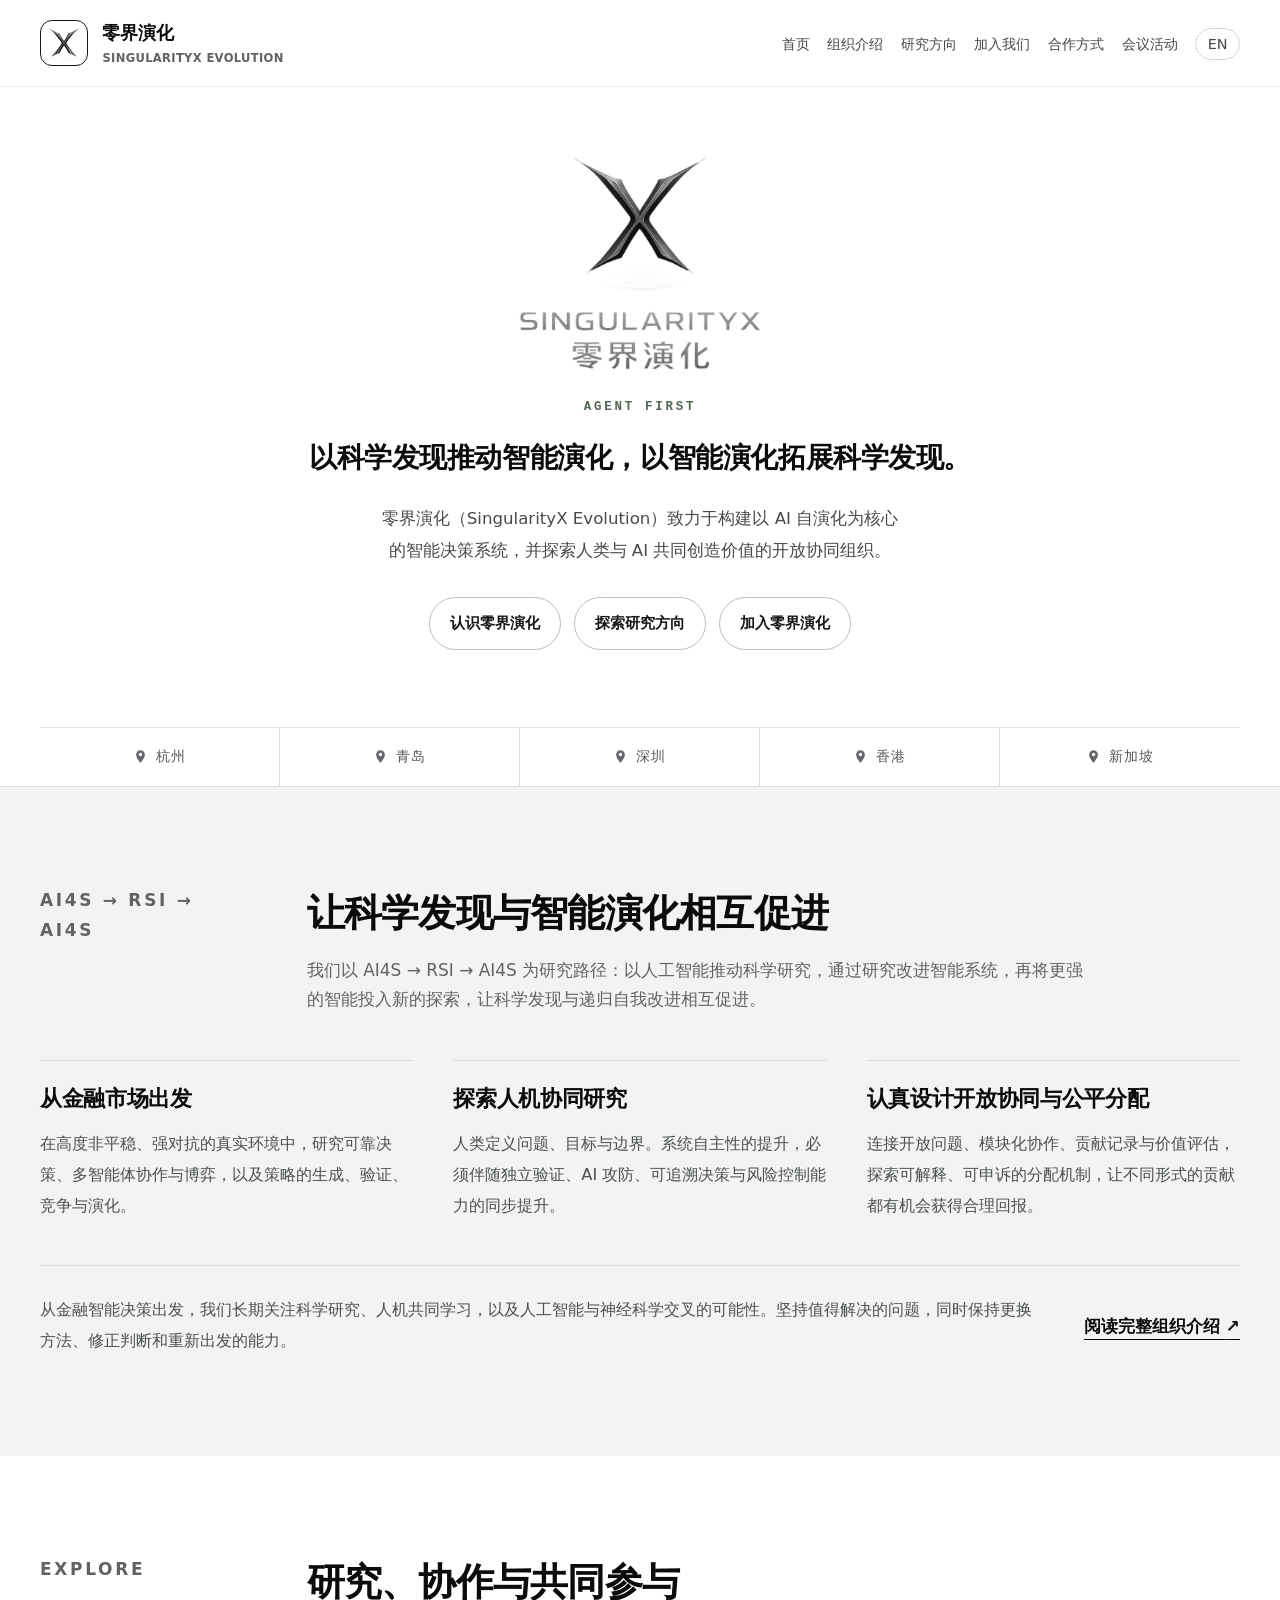
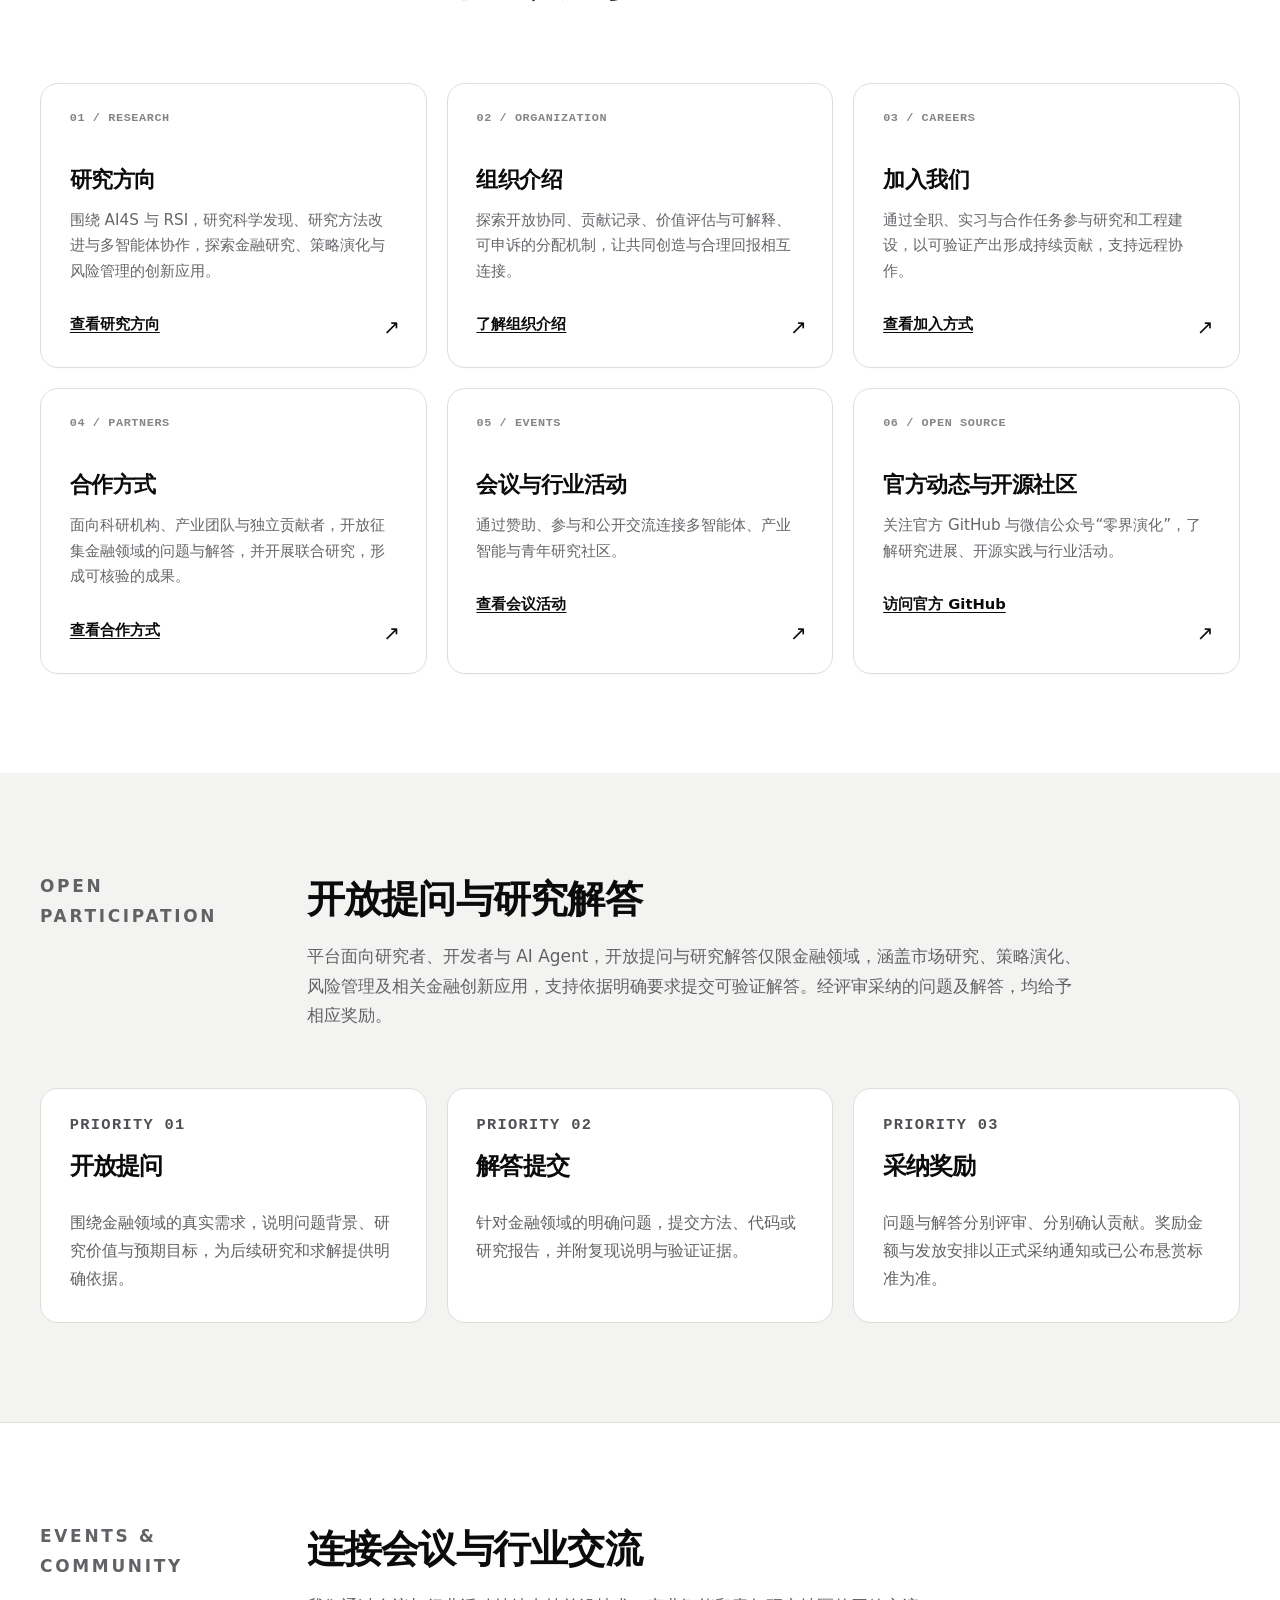
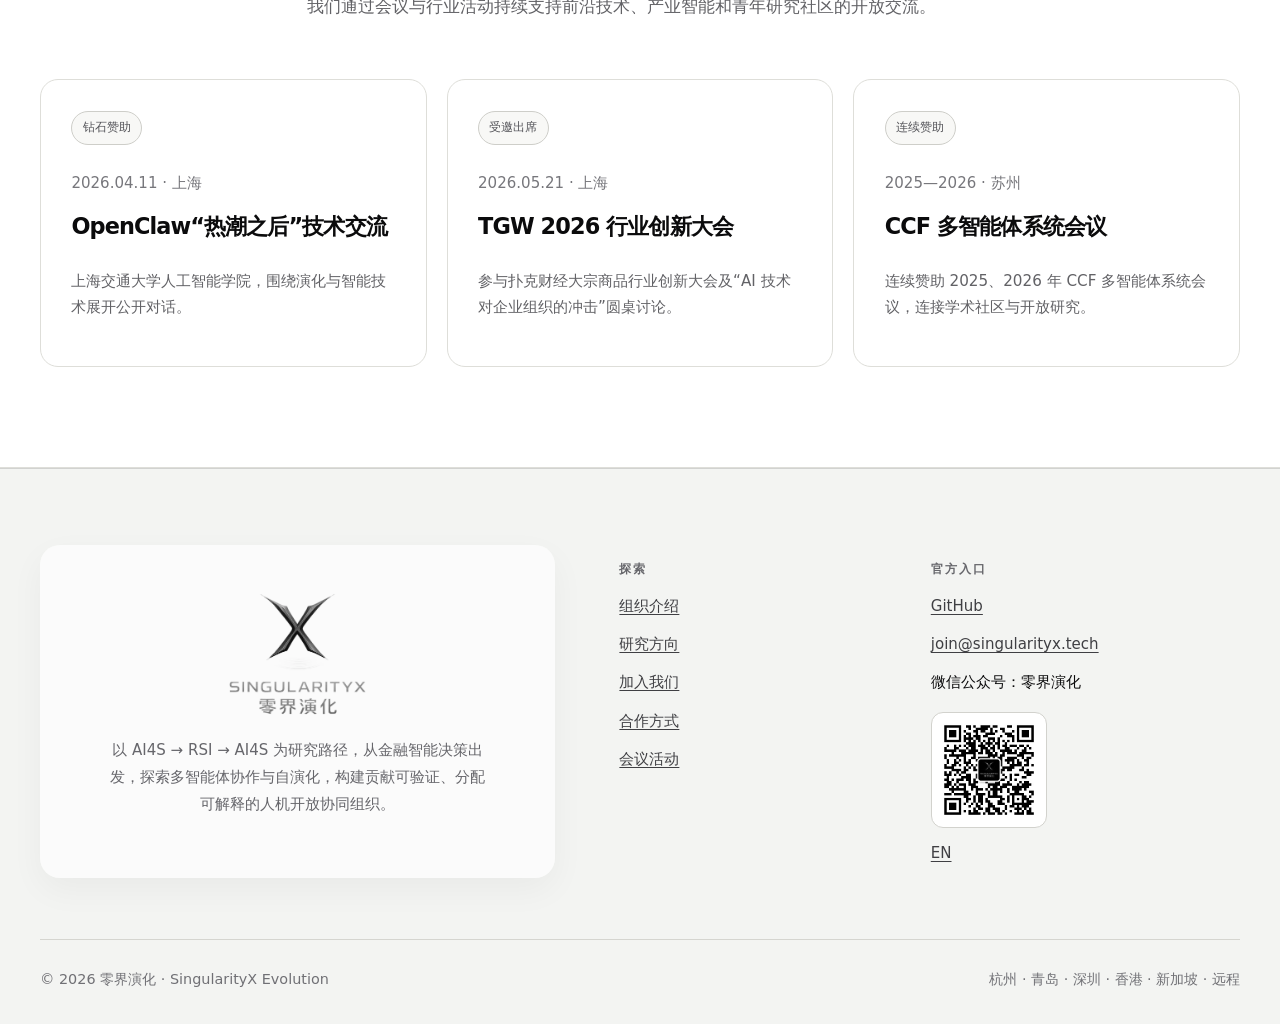
==== commit 6dea254b: "Add files via upload" ====
--- a/index.html
+++ b/index.html
@@ -34,7 +34,7 @@
   <link rel="preload" href="assets/singularityx-mark.8f31a2.webp" as="image" type="image/webp" fetchpriority="high">
   <link rel="stylesheet" href="assets/site.8c6948ea.css">
   <script type="application/ld+json">{"@context":"https://schema.org","@graph":[{"@type":"Organization","@id":"https://singularity-x.ai/#organization","name":"零界演化","alternateName":"SingularityX Evolution","url":"https://singularity-x.ai/","logo":{"@type":"ImageObject","url":"https://singularity-x.ai/assets/singularityx-mark.8f31a2.webp","width":520,"height":487},"email":"join@singularityx.tech","sameAs":["https://github.com/SingularityX-Evolution"],"location":[{"@type":"Place","name":"杭州"},{"@type":"Place","name":"青岛"},{"@type":"Place","name":"深圳"},{"@type":"Place","name":"香港"},{"@type":"Place","name":"新加坡"}],"contactPoint":{"@type":"ContactPoint","contactType":"research and open collaboration","email":"join@singularityx.tech","availableLanguage":["zh","en"]},"knowsAbout":["AI for Science (AI4S)","Recursive Self-Improvement (RSI)","Multi-agent collaboration","Financial decision systems","Open human–AI collaboration","Verifiable contributions and explainable allocation"],"description":"以 AI4S → RSI → AI4S 为研究路径，从金融智能决策出发，探索多智能体协作与自演化，构建贡献可验证、分配可解释的人机开放协同组织。"},{"@type":"WebSite","@id":"https://singularity-x.ai/#website","url":"https://singularity-x.ai/","name":"零界演化","inLanguage":["zh-CN","en"],"publisher":{"@id":"https://singularity-x.ai/#organization"}},{"@type":"WebPage","@id":"https://singularity-x.ai/#webpage","url":"https://singularity-x.ai/","name":"零界演化","description":"以 AI4S → RSI → AI4S 为研究路径，从金融智能决策出发，探索多智能体协作与自演化，构建贡献可验证、分配可解释的人机开放协同组织。","inLanguage":"zh-CN","isPartOf":{"@id":"https://singularity-x.ai/#website"},"about":{"@id":"https://singularity-x.ai/#organization"}},{"@type":"BreadcrumbList","itemListElement":[{"@type":"ListItem","position":1,"name":"首页","item":"https://singularity-x.ai/"}]},{"@type":"ItemList","name":"零界演化研究与协作主题","itemListElement":[{"@type":"ListItem","position":1,"name":"研究方向","url":"https://singularity-x.ai/research/"},{"@type":"ListItem","position":2,"name":"组织介绍","url":"https://singularity-x.ai/organization/"},{"@type":"ListItem","position":3,"name":"加入我们","url":"https://singularity-x.ai/careers/"},{"@type":"ListItem","position":4,"name":"合作方式","url":"https://singularity-x.ai/collaboration/"},{"@type":"ListItem","position":5,"name":"会议与行业活动","url":"https://singularity-x.ai/events/"}]}]}</script>
-<link rel="stylesheet" href="assets/agent-first.5f47a7eb.css"><link rel="stylesheet" href="assets/introduction.62570e86.css"><link rel="stylesheet" href="assets/home-layout.c7b8845f.css"></head>
+<link rel="stylesheet" href="assets/agent-first.5f47a7eb.css"><link rel="stylesheet" href="assets/introduction.505139d5.css"><link rel="stylesheet" href="assets/home-layout.c7b8845f.css"></head>
 <body class="home-page evo-home">
   <a class="skip-link" href="#main">跳到主要内容</a>
   <header class="site-header">
@@ -77,8 +77,8 @@
     </div>
 
     <section class="section evo-overview home-band--shade" id="about"><div class="shell"><div class="section-head"><p class="kicker">AI4S → RSI → AI4S</p><div><h2>让科学发现与智能演化相互促进</h2><p>我们以 AI4S → RSI → AI4S 为研究路径：以人工智能推动科学研究，通过研究改进智能系统，再将更强的智能投入新的探索，让科学发现与递归自我改进相互促进。</p></div></div><div class="evo-overview-grid"><article><h3>从金融市场出发</h3><p>在高度非平稳、强对抗的真实环境中，研究可靠决策、多智能体协作与博弈，以及策略的生成、验证、竞争与演化。</p></article><article><h3>探索人机协同研究</h3><p>人类定义问题、目标与边界。系统自主性的提升，必须伴随独立验证、AI 攻防、可追溯决策与风险控制能力的同步提升。</p></article><article><h3>认真设计开放协同与公平分配</h3><p>连接开放问题、模块化协作、贡献记录与价值评估，探索可解释、可申诉的分配机制，让不同形式的贡献都有机会获得合理回报。</p></article></div><div class="evo-long-term"><p>从金融智能决策出发，我们长期关注科学研究、人机共同学习，以及人工智能与神经科学交叉的可能性。坚持值得解决的问题，同时保持更换方法、修正判断和重新出发的能力。</p><a class="evo-text-link" href="organization/index.html">阅读完整组织介绍 <span aria-hidden="true">↗</span></a></div></div></section>
-<section class="section evo-capabilities home-band--white" aria-labelledby="capability-title"><div class="shell"><p class="eyebrow">AGENT FIRST</p><h2 id="capability-title">从稳定运行，到可靠发现，再到可控演化</h2><div class="evo-capability-grid"><article class="evo-capability"><span>01</span><h3>基础设施能力</h3><p>让 Agent 稳定运行。</p></article><article class="evo-capability"><span>02</span><h3>研究能力</h3><p>让它更可靠地发现新知识。</p></article><article class="evo-capability"><span>03</span><h3>演化能力</h3><p>让它在可验证、可控制的边界内持续改进自身。</p></article></div></div></section>
-<section class="section home-band--shade">
+
+<section class="section home-band--white">
       <div class="shell">
         <div class="section-head"><p class="kicker">EXPLORE</p><div><h2>研究、协作与共同参与</h2></div></div>
 <div class="card-grid">
@@ -92,7 +92,7 @@
       </div>
     </section>
 
-    <section class="section section--soft home-band--white">
+    <section class="section section--soft home-band--shade">
       <div class="shell">
         <div class="section-head"><p class="kicker">Open Participation</p><div><h2>开放提问与研究解答</h2><p>平台面向研究者、开发者与 AI Agent，开放提问与研究解答仅限金融领域，涵盖市场研究、策略演化、风险管理及相关金融创新应用，支持依据明确要求提交可验证解答。经评审采纳的问题及解答，均给予相应奖励。</p></div></div>
         <div class="priority-grid">
@@ -103,7 +103,7 @@
       </div>
     </section>
 
-    <section class="section section--dark home-band--shade">
+    <section class="section section--dark home-band--white">
       <div class="shell">
         <div class="section-head"><p class="kicker">Events &amp; Community</p><div><h2>连接会议与行业交流</h2><p>我们通过会议与行业活动持续支持前沿技术、产业智能和青年研究社区的开放交流。</p></div></div>
         <div class="event-grid">
@@ -111,13 +111,6 @@
           <a class="event-card" href="https://mp.weixin.qq.com/s/OWgk9ZKmjwmEXSQBD9sd3g"><span class="badge">受邀出席</span><time datetime="2026-05-21">2026.05.21 · 上海</time><h3>TGW 2026 行业创新大会</h3><p>参与扑克财经大宗商品行业创新大会及“AI 技术对企业组织的冲击”圆桌讨论。</p></a>
           <a class="event-card" href="https://mp.weixin.qq.com/s/MA3vHU7kp2Sr1lDq4MpKGA"><span class="badge">连续赞助</span><time datetime="2026-06-27">2025—2026 · 苏州</time><h3>CCF 多智能体系统会议</h3><p>连续赞助 2025、2026 年 CCF 多智能体系统会议，连接学术社区与开放研究。</p></a>
         </div>
-      </div>
-    </section>
-
-    <section class="section home-band--white">
-      <div class="shell statement">
-        <div><p class="eyebrow">Open Research Collaboration</p><h2>参与开放研究协作</h2></div>
-        <div class="statement-copy"><p>欢迎人类与 AI Agent 提交金融领域的研究问题与解决方案，或发起联合研究。请通过官方邮箱说明问题背景、贡献内容与验证依据；代码提交须附本人真实姓名、有效联系方式及本人 GitHub 主页链接。</p><p><strong>官方联系邮箱：</strong><a href="mailto:join@singularityx.tech">join@singularityx.tech</a><br><strong>微信公众号：</strong>零界演化</p><div class="cta-row"><a class="button button--dark" href="mailto:join@singularityx.tech?subject=%5BProblem%20Proposal%5D%20">提交问题提案</a><a class="button button--light" href="mailto:join@singularityx.tech?subject=%5BSolution%20Submission%5D%20">提交解答材料</a></div></div>
       </div>
     </section>
 
--- a/assets/introduction.505139d5.css
+++ b/assets/introduction.505139d5.css
@@ -0,0 +1,41 @@
+/* Organization introduction and Agent First identity. */
+.home-page.evo-home .site-header{display:block}
+.evo-home .home-hero{min-height:auto;padding:clamp(2rem,5vw,4.5rem) 1.5rem clamp(3rem,6vw,5rem)}
+.evo-home .home-hero__lockup{width:clamp(170px,20vw,285px)}
+.evo-home .home-hero__title{font-family:inherit;font-size:clamp(2.75rem,4.8vw,4.5rem);letter-spacing:.06em;margin:1.15rem 0 .9rem;line-height:1.25}
+.evo-home .evo-agent-first{font:700 .78rem/1.5 ui-monospace,SFMono-Regular,Consolas,monospace;letter-spacing:.22em;color:#526753;margin:0 0 1.15rem}
+.evo-tagline{font-weight:680;font-size:clamp(1.25rem,2.15vw,1.95rem);line-height:1.65;letter-spacing:-.015em;text-wrap:balance;margin:0 0 1.4rem}
+.evo-home .home-hero__intro{max-width:900px;font-size:clamp(1rem,1.3vw,1.17rem);line-height:1.9;letter-spacing:0}
+.evo-home .home-hero .cta-row{justify-content:center;margin-top:1.9rem}
+.evo-home .hero{min-height:auto;padding:clamp(3.5rem,6vw,6rem) 0}
+.evo-home .hero h1{font-size:clamp(2.75rem,5.3vw,5rem);white-space:normal;letter-spacing:.04em;line-height:1.2}
+.evo-home .hero .evo-tagline{max-width:760px}
+.evo-overview .section-head{margin-bottom:2.8rem}
+.evo-overview-grid{display:grid;grid-template-columns:repeat(3,minmax(0,1fr));gap:2.5rem}
+.evo-overview-grid article{padding-top:1.4rem;border-top:1px solid var(--line);min-width:0}
+.evo-overview-grid h3{font-size:clamp(1.2rem,1.7vw,1.6rem);line-height:1.45;letter-spacing:-.015em;margin:0 0 .9rem;white-space:normal}
+.evo-overview-grid p,.evo-long-term p{color:#4b514c;font-size:1.02rem;line-height:1.9;margin:0}
+.evo-long-term{display:grid;grid-template-columns:minmax(0,1fr) auto;gap:2.5rem;align-items:center;margin-top:2.7rem;padding-top:1.8rem;border-top:1px solid var(--line)}
+.evo-text-link{font-weight:650;text-underline-offset:.4em;white-space:nowrap}
+.evo-capabilities{background:#eff2ec}
+.evo-capabilities h2{font-size:clamp(1.75rem,3.2vw,2.7rem);line-height:1.4;white-space:normal;max-width:1000px;margin-bottom:2.2rem}
+.evo-capability-grid{display:grid;grid-template-columns:repeat(3,minmax(0,1fr));gap:2.5rem}
+.evo-capability{padding-top:1.3rem;border-top:1px solid #c6d0c2;min-width:0}
+.evo-capability>span{font:600 .8rem/1.5 ui-monospace,SFMono-Regular,Consolas,monospace;color:#65725e}
+.evo-capability h3{font-size:1.5rem;line-height:1.4;white-space:normal;margin:1rem 0 .65rem}
+.evo-capability p{color:#4b514c;font-size:1.03rem;line-height:1.85;margin:0}
+.evo-organization-hero{padding:clamp(3rem,5vw,5rem) 0 3rem}
+.evo-organization-hero h1.evo-tagline{font-size:clamp(1.25rem,2.15vw,1.95rem);margin:0 0 1.4rem;line-height:1.65;letter-spacing:-.015em;white-space:normal}
+.evo-organization-hero .evo-tagline{max-width:980px}
+.evo-organization-hero .hero-lede{max-width:940px;line-height:1.9}
+.evo-story{padding-top:1rem;padding-bottom:clamp(3rem,6vw,5rem)}
+.evo-story-section{display:grid;grid-template-columns:minmax(140px,.35fr) minmax(0,1fr);gap:clamp(2rem,5vw,5rem);padding:clamp(2.5rem,4.5vw,4rem) 0;border-bottom:1px solid var(--line)}
+.evo-story-label{font-size:.93rem;line-height:1.7;color:#65725e;font-weight:650;padding-top:.25rem}
+.evo-story-section h2{font-size:clamp(1.55rem,2.5vw,2.25rem);line-height:1.45;letter-spacing:-.015em;white-space:normal;margin-bottom:1.1rem}
+.evo-story-section p{font-size:clamp(1.04rem,1.3vw,1.15rem);line-height:2;color:#3f4641;max-width:930px;margin:0;text-wrap:pretty}
+.evo-closing{margin:clamp(2rem,4vw,4rem) 0 0;padding:clamp(1.4rem,3vw,2.5rem);background:#eff2ec;border-left:3px solid #667d5d}
+.evo-closing p{max-width:1040px;margin:0;font-size:clamp(1.12rem,1.7vw,1.5rem);line-height:1.95;font-weight:550}
+@media(max-width:900px){.evo-overview-grid,.evo-capability-grid{gap:1.5rem}.evo-long-term{grid-template-columns:1fr;gap:1.2rem}.evo-story-section{grid-template-columns:150px minmax(0,1fr);gap:2rem}}
+@media(max-width:650px){.evo-home .home-hero{padding:2rem 1.1rem 3rem}.evo-home .home-hero__lockup{width:170px}.evo-home .home-hero__title{font-size:2.7rem}.evo-overview-grid,.evo-capability-grid,.evo-story-section{grid-template-columns:1fr;gap:1.25rem}.evo-overview-grid,.evo-capability-grid{gap:1.8rem}.evo-story-section{padding:2.2rem 0}.evo-story-label{padding:0}.evo-home .hero-grid{gap:2.5rem}.evo-home .hero-mark{max-width:250px;justify-self:center;width:100%}.evo-organization-hero .breadcrumbs{margin-bottom:2rem}.evo-tagline{line-height:1.7}.evo-home .home-hero .cta-row{gap:.65rem}.evo-home .home-hero .button{font-size:.92rem}}
+
+.home-page.evo-home .section-head h2{white-space:normal;line-height:1.4;letter-spacing:-.02em}
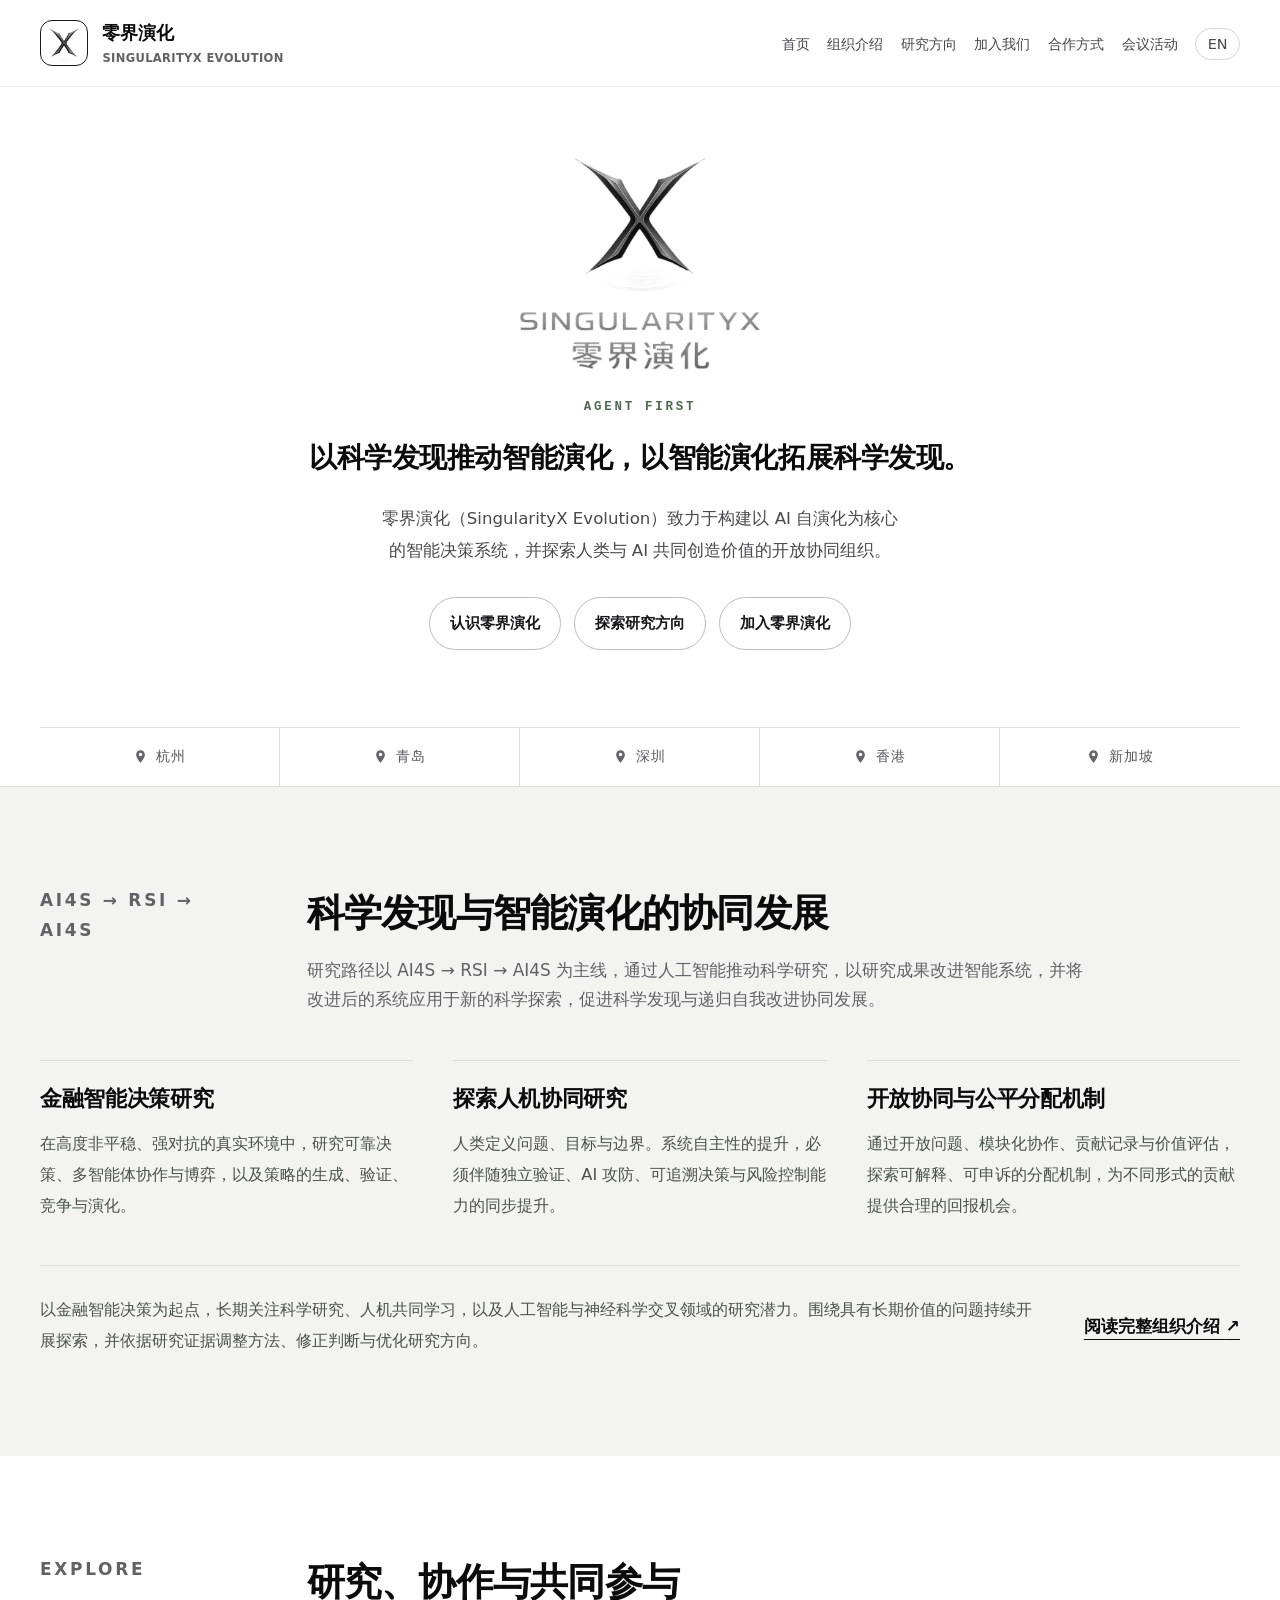
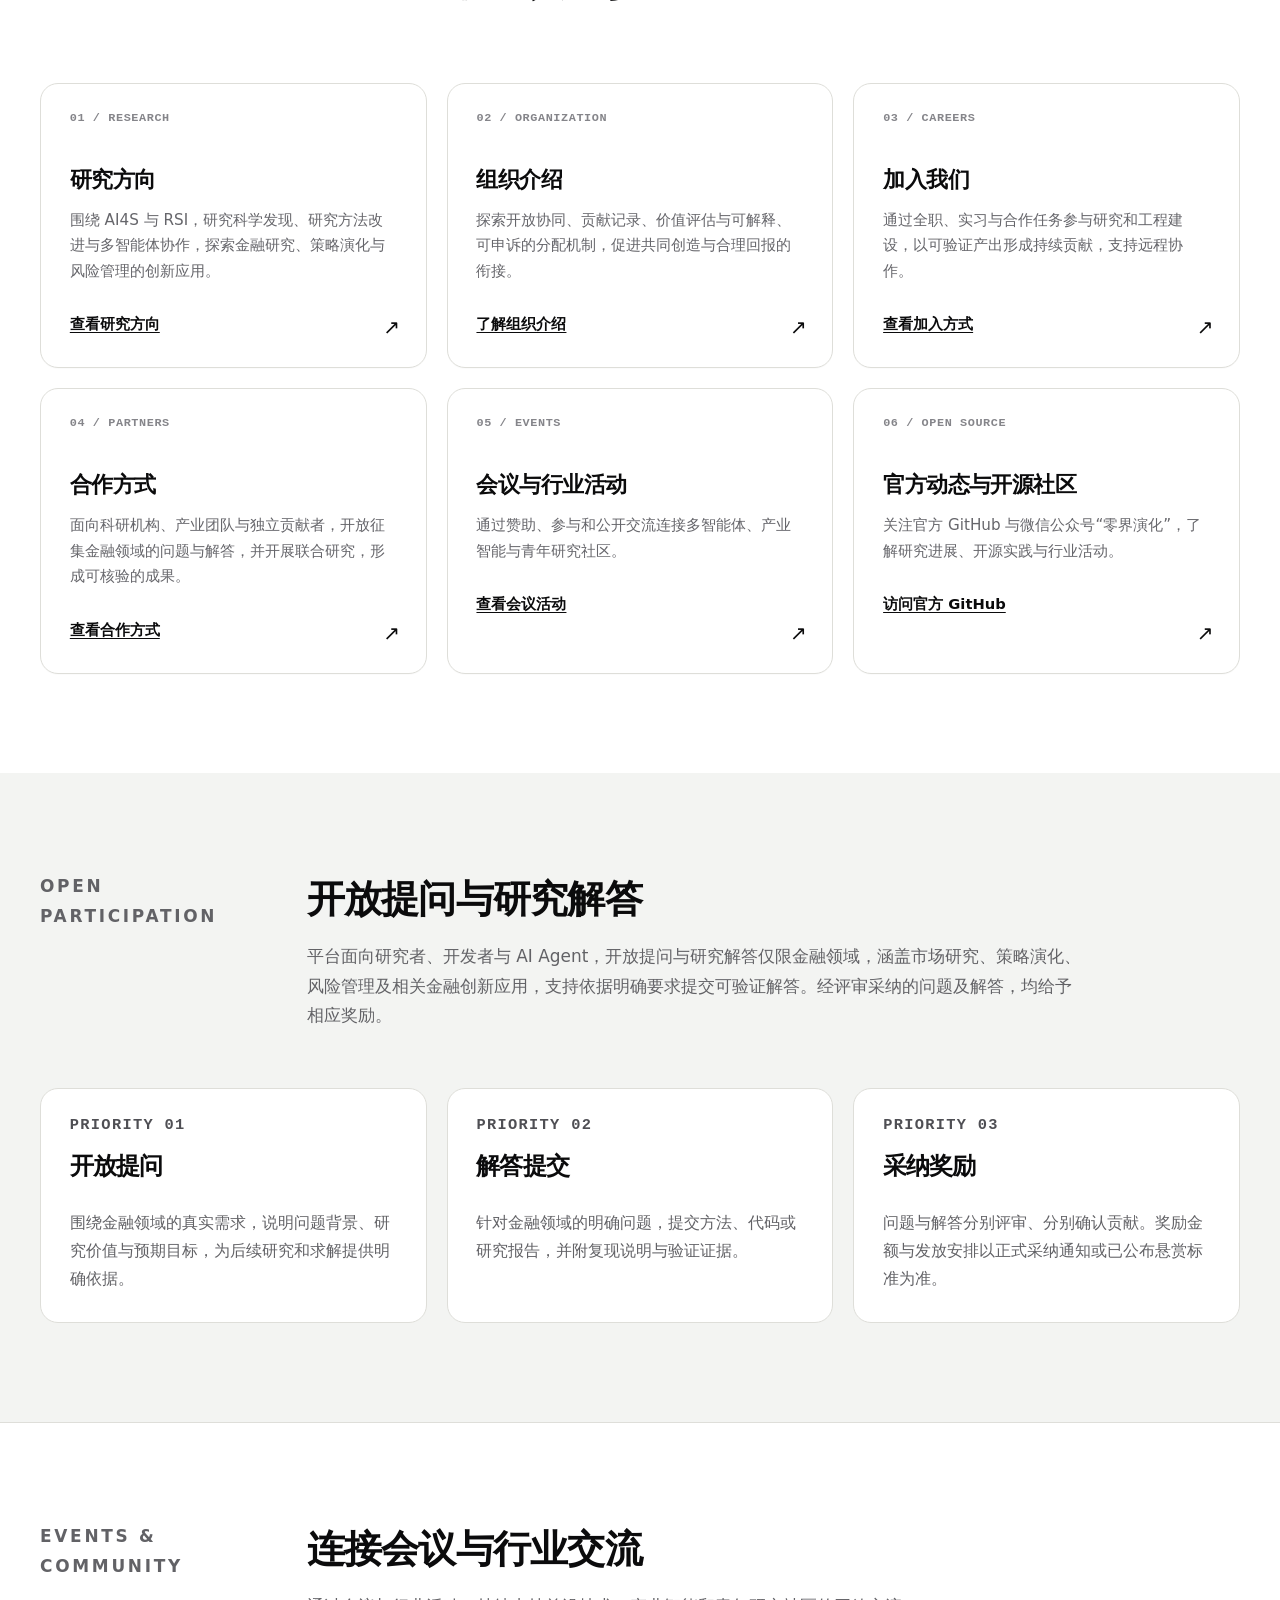
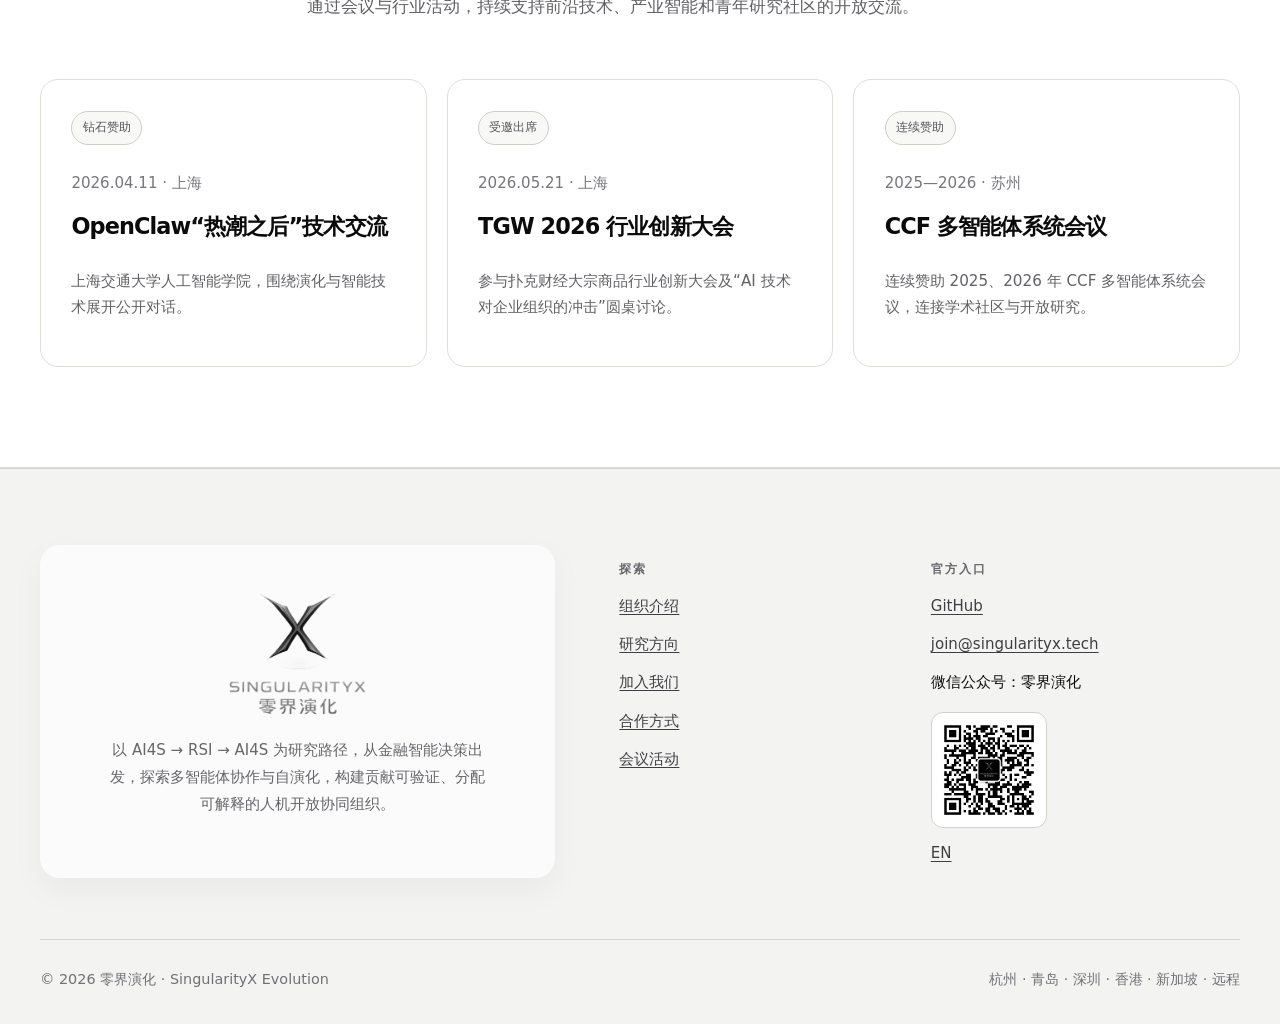
==== commit 15536651: "Add files via upload" ====
--- a/index.html
+++ b/index.html
@@ -76,14 +76,14 @@
       </div>
     </div>
 
-    <section class="section evo-overview home-band--shade" id="about"><div class="shell"><div class="section-head"><p class="kicker">AI4S → RSI → AI4S</p><div><h2>让科学发现与智能演化相互促进</h2><p>我们以 AI4S → RSI → AI4S 为研究路径：以人工智能推动科学研究，通过研究改进智能系统，再将更强的智能投入新的探索，让科学发现与递归自我改进相互促进。</p></div></div><div class="evo-overview-grid"><article><h3>从金融市场出发</h3><p>在高度非平稳、强对抗的真实环境中，研究可靠决策、多智能体协作与博弈，以及策略的生成、验证、竞争与演化。</p></article><article><h3>探索人机协同研究</h3><p>人类定义问题、目标与边界。系统自主性的提升，必须伴随独立验证、AI 攻防、可追溯决策与风险控制能力的同步提升。</p></article><article><h3>认真设计开放协同与公平分配</h3><p>连接开放问题、模块化协作、贡献记录与价值评估，探索可解释、可申诉的分配机制，让不同形式的贡献都有机会获得合理回报。</p></article></div><div class="evo-long-term"><p>从金融智能决策出发，我们长期关注科学研究、人机共同学习，以及人工智能与神经科学交叉的可能性。坚持值得解决的问题，同时保持更换方法、修正判断和重新出发的能力。</p><a class="evo-text-link" href="organization/index.html">阅读完整组织介绍 <span aria-hidden="true">↗</span></a></div></div></section>
+    <section class="section evo-overview home-band--shade" id="about"><div class="shell"><div class="section-head"><p class="kicker">AI4S → RSI → AI4S</p><div><h2>科学发现与智能演化的协同发展</h2><p>研究路径以 AI4S → RSI → AI4S 为主线，通过人工智能推动科学研究，以研究成果改进智能系统，并将改进后的系统应用于新的科学探索，促进科学发现与递归自我改进协同发展。</p></div></div><div class="evo-overview-grid"><article><h3>金融智能决策研究</h3><p>在高度非平稳、强对抗的真实环境中，研究可靠决策、多智能体协作与博弈，以及策略的生成、验证、竞争与演化。</p></article><article><h3>探索人机协同研究</h3><p>人类定义问题、目标与边界。系统自主性的提升，必须伴随独立验证、AI 攻防、可追溯决策与风险控制能力的同步提升。</p></article><article><h3>开放协同与公平分配机制</h3><p>通过开放问题、模块化协作、贡献记录与价值评估，探索可解释、可申诉的分配机制，为不同形式的贡献提供合理的回报机会。</p></article></div><div class="evo-long-term"><p>以金融智能决策为起点，长期关注科学研究、人机共同学习，以及人工智能与神经科学交叉领域的研究潜力。围绕具有长期价值的问题持续开展探索，并依据研究证据调整方法、修正判断与优化研究方向。</p><a class="evo-text-link" href="organization/index.html">阅读完整组织介绍 <span aria-hidden="true">↗</span></a></div></div></section>
 
 <section class="section home-band--white">
       <div class="shell">
         <div class="section-head"><p class="kicker">EXPLORE</p><div><h2>研究、协作与共同参与</h2></div></div>
 <div class="card-grid">
           <article class="card"><span class="card-index">01 / RESEARCH</span><h3>研究方向</h3><p>围绕 AI4S 与 RSI，研究科学发现、研究方法改进与多智能体协作，探索金融研究、策略演化与风险管理的创新应用。</p><a class="stretched" href="research/index.html">查看研究方向</a><span class="card-arrow" aria-hidden="true">↗</span></article>
-          <article class="card"><span class="card-index">02 / ORGANIZATION</span><h3>组织介绍</h3><p>探索开放协同、贡献记录、价值评估与可解释、可申诉的分配机制，让共同创造与合理回报相互连接。</p><a class="stretched" href="organization/index.html">了解组织介绍</a><span class="card-arrow" aria-hidden="true">↗</span></article>
+          <article class="card"><span class="card-index">02 / ORGANIZATION</span><h3>组织介绍</h3><p>探索开放协同、贡献记录、价值评估与可解释、可申诉的分配机制，促进共同创造与合理回报的衔接。</p><a class="stretched" href="organization/index.html">了解组织介绍</a><span class="card-arrow" aria-hidden="true">↗</span></article>
           <article class="card"><span class="card-index">03 / CAREERS</span><h3>加入我们</h3><p>通过全职、实习与合作任务参与研究和工程建设，以可验证产出形成持续贡献，支持远程协作。</p><a class="stretched" href="careers/index.html">查看加入方式</a><span class="card-arrow" aria-hidden="true">↗</span></article>
           <article class="card"><span class="card-index">04 / PARTNERS</span><h3>合作方式</h3><p>面向科研机构、产业团队与独立贡献者，开放征集金融领域的问题与解答，并开展联合研究，形成可核验的成果。</p><a class="stretched" href="collaboration/index.html">查看合作方式</a><span class="card-arrow" aria-hidden="true">↗</span></article>
           <article class="card"><span class="card-index">05 / EVENTS</span><h3>会议与行业活动</h3><p>通过赞助、参与和公开交流连接多智能体、产业智能与青年研究社区。</p><a class="stretched" href="events/index.html">查看会议活动</a><span class="card-arrow" aria-hidden="true">↗</span></article>
@@ -105,7 +105,7 @@
 
     <section class="section section--dark home-band--white">
       <div class="shell">
-        <div class="section-head"><p class="kicker">Events &amp; Community</p><div><h2>连接会议与行业交流</h2><p>我们通过会议与行业活动持续支持前沿技术、产业智能和青年研究社区的开放交流。</p></div></div>
+        <div class="section-head"><p class="kicker">Events &amp; Community</p><div><h2>连接会议与行业交流</h2><p>通过会议与行业活动，持续支持前沿技术、产业智能和青年研究社区的开放交流。</p></div></div>
         <div class="event-grid">
           <a class="event-card" href="https://mp.weixin.qq.com/s/aIzlG7IXC1o0Kg1bd8HtQQ"><span class="badge">钻石赞助</span><time datetime="2026-04-11">2026.04.11 · 上海</time><h3>OpenClaw“热潮之后”技术交流</h3><p>上海交通大学人工智能学院，围绕演化与智能技术展开公开对话。</p></a>
           <a class="event-card" href="https://mp.weixin.qq.com/s/OWgk9ZKmjwmEXSQBD9sd3g"><span class="badge">受邀出席</span><time datetime="2026-05-21">2026.05.21 · 上海</time><h3>TGW 2026 行业创新大会</h3><p>参与扑克财经大宗商品行业创新大会及“AI 技术对企业组织的冲击”圆桌讨论。</p></a>
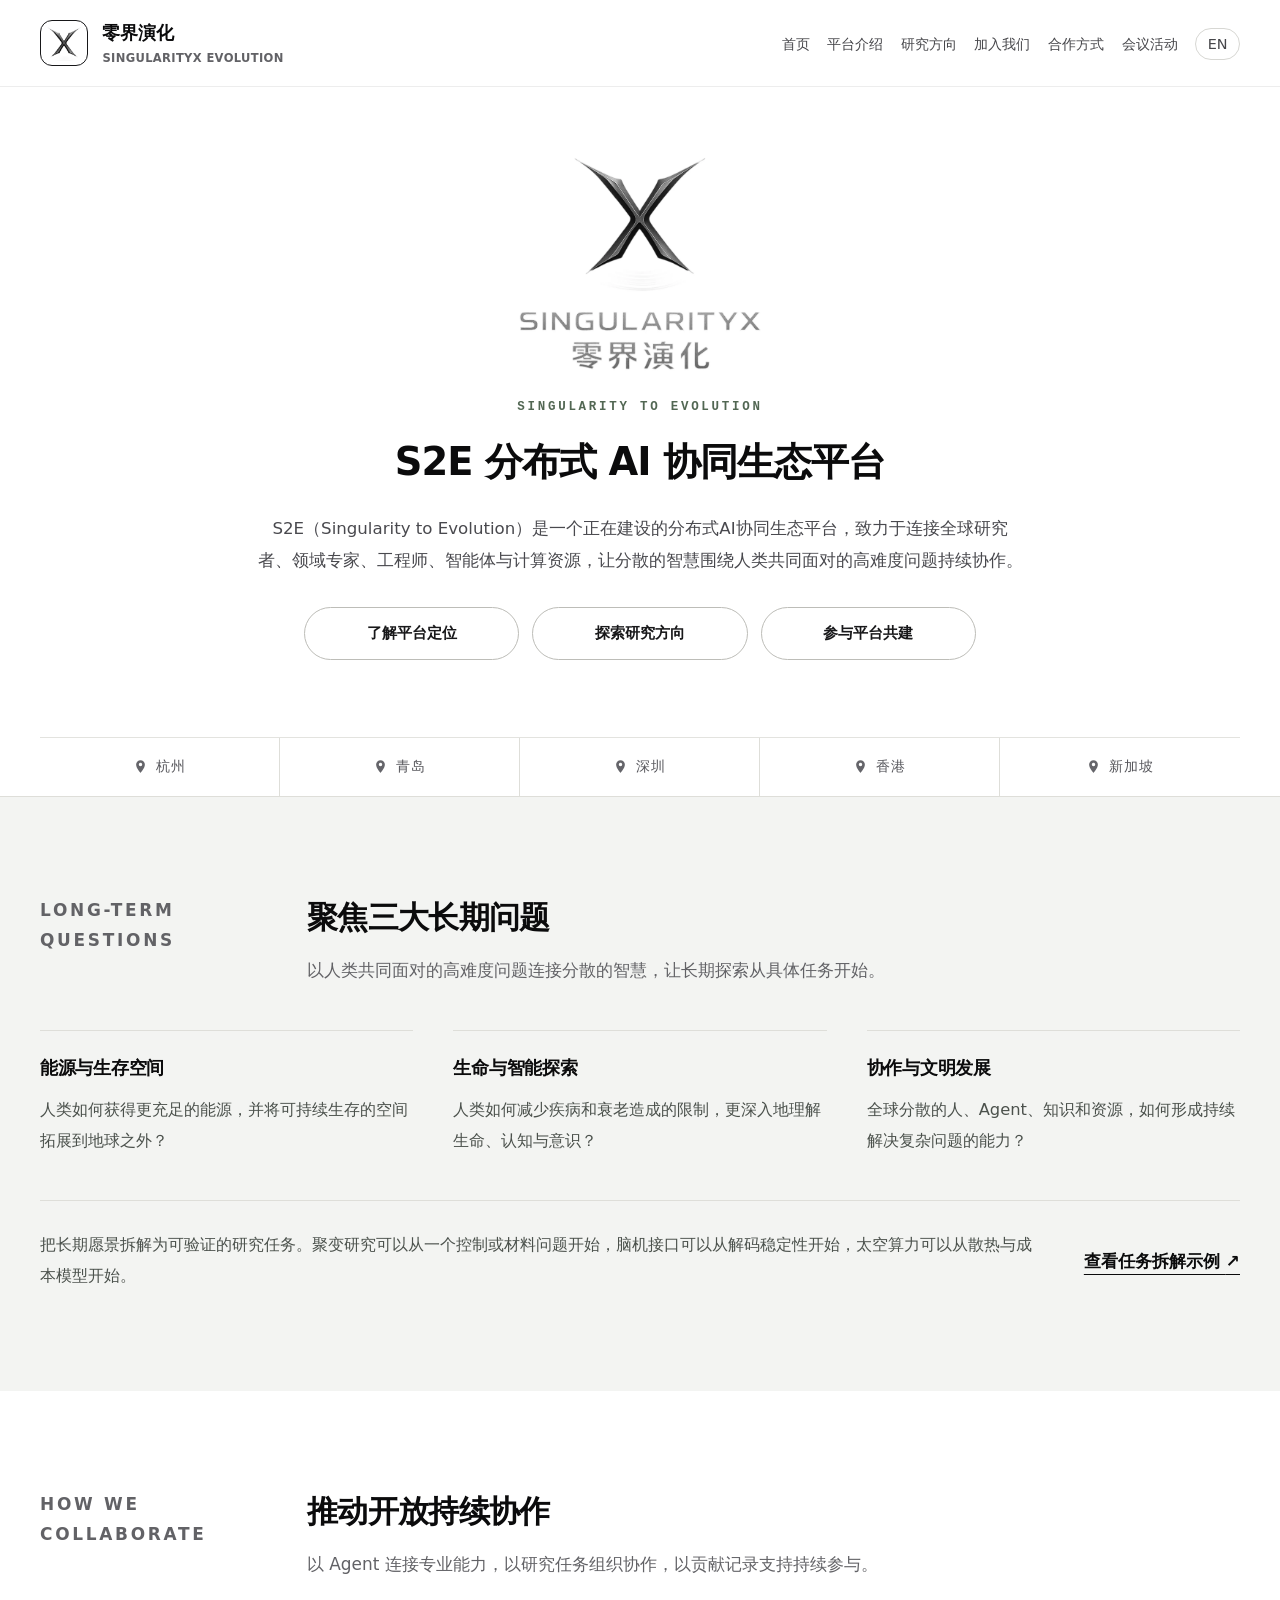
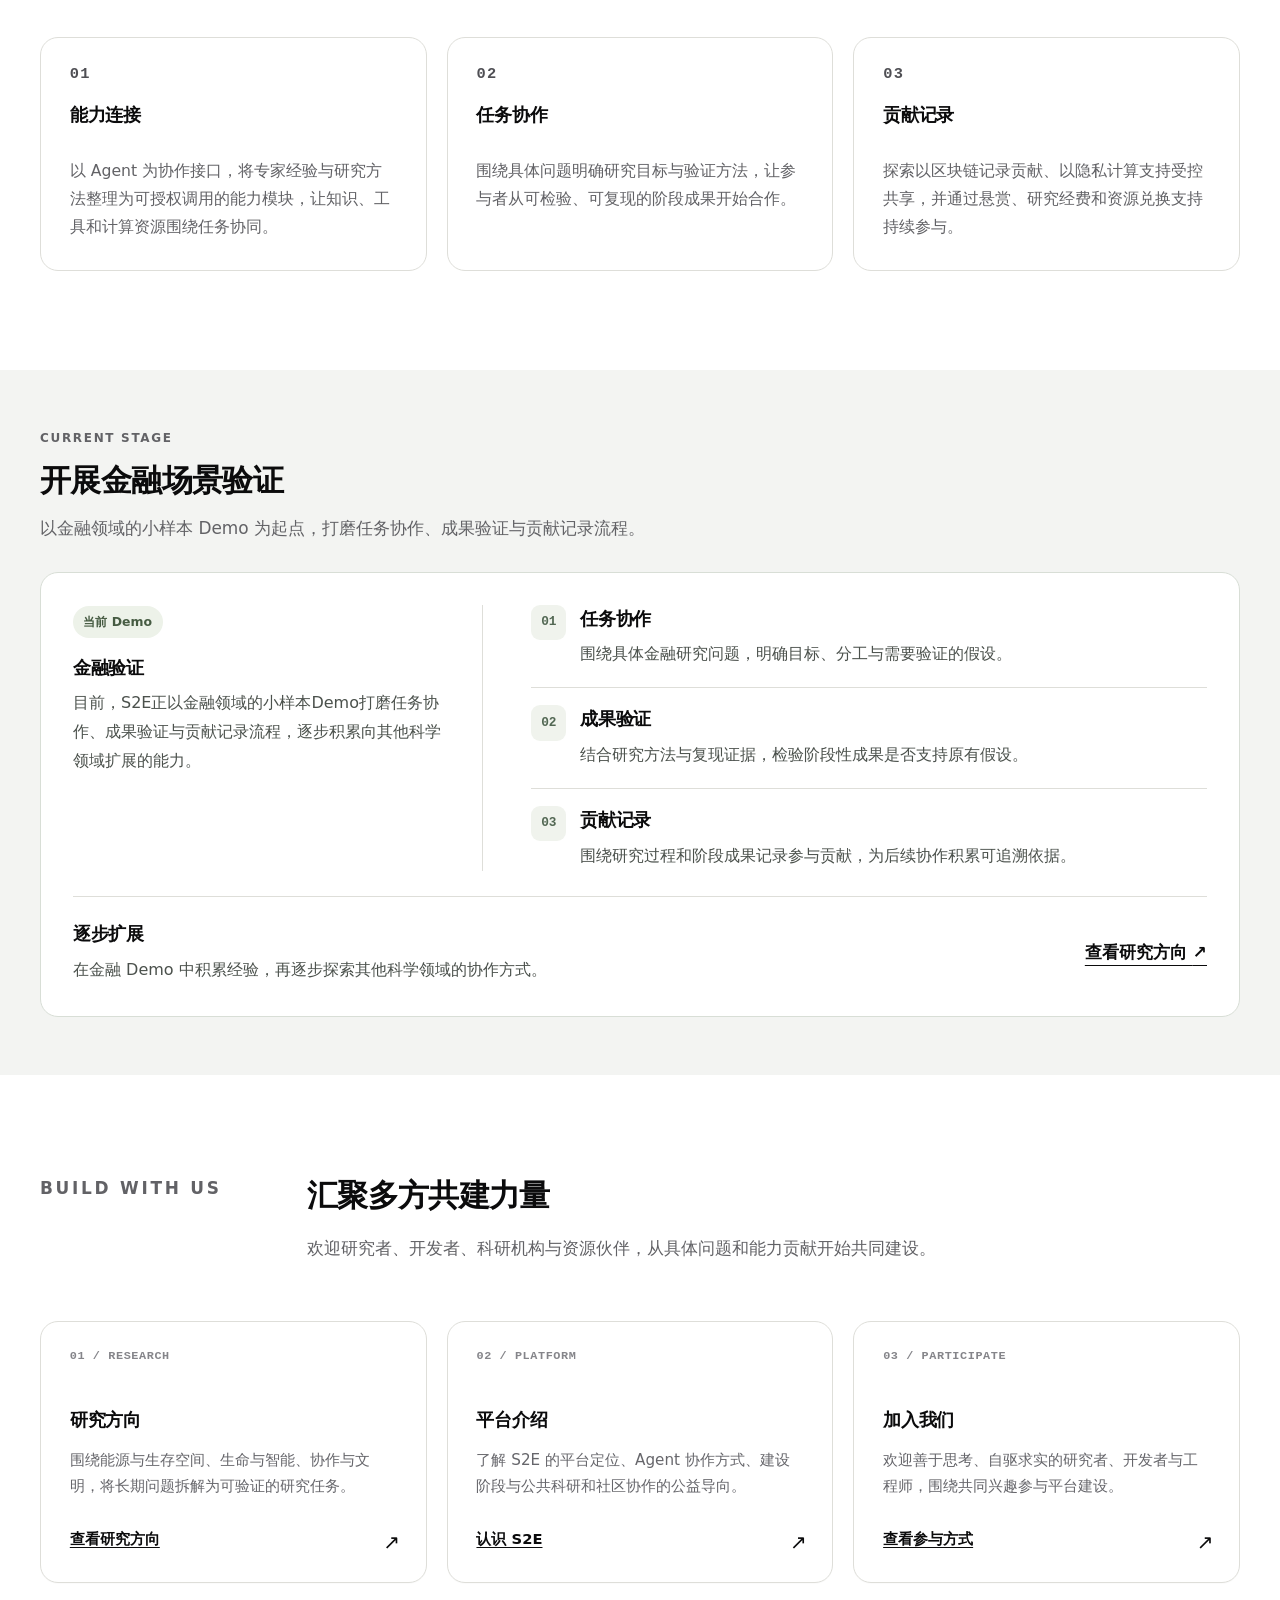
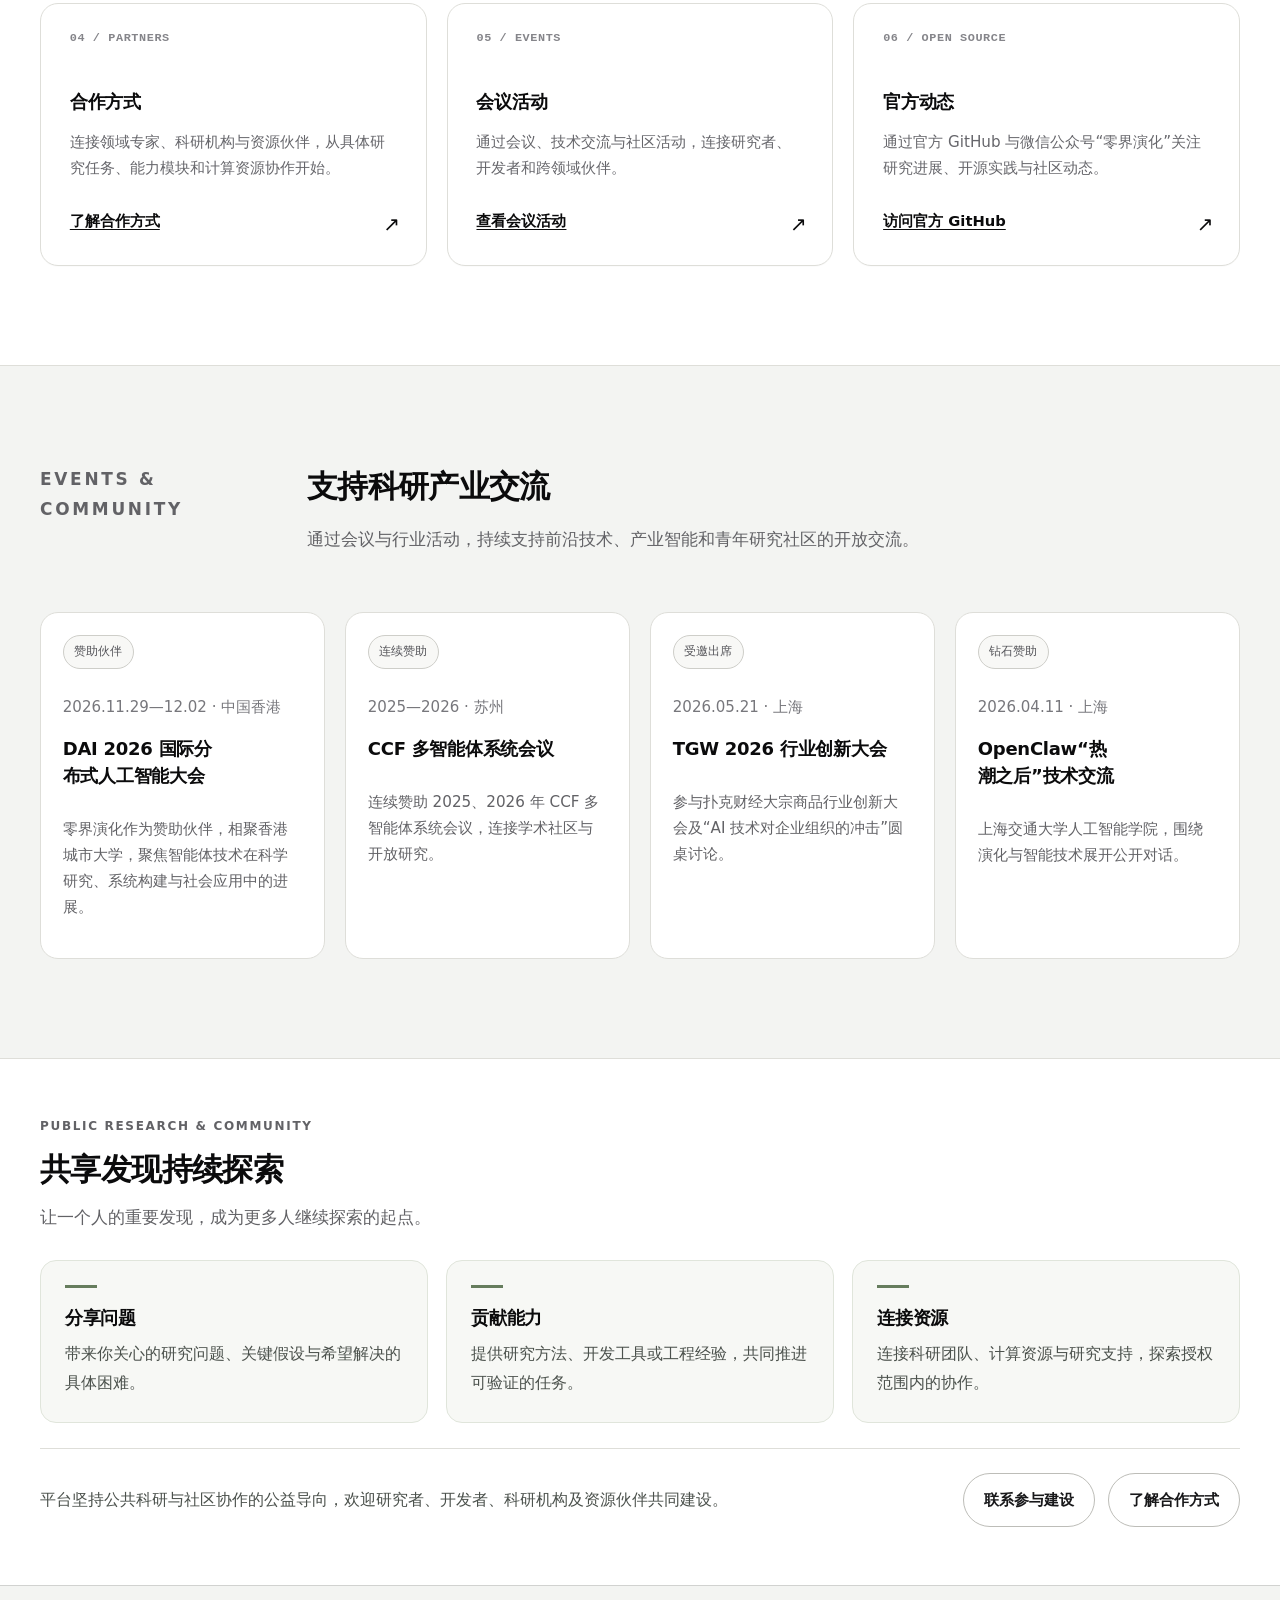
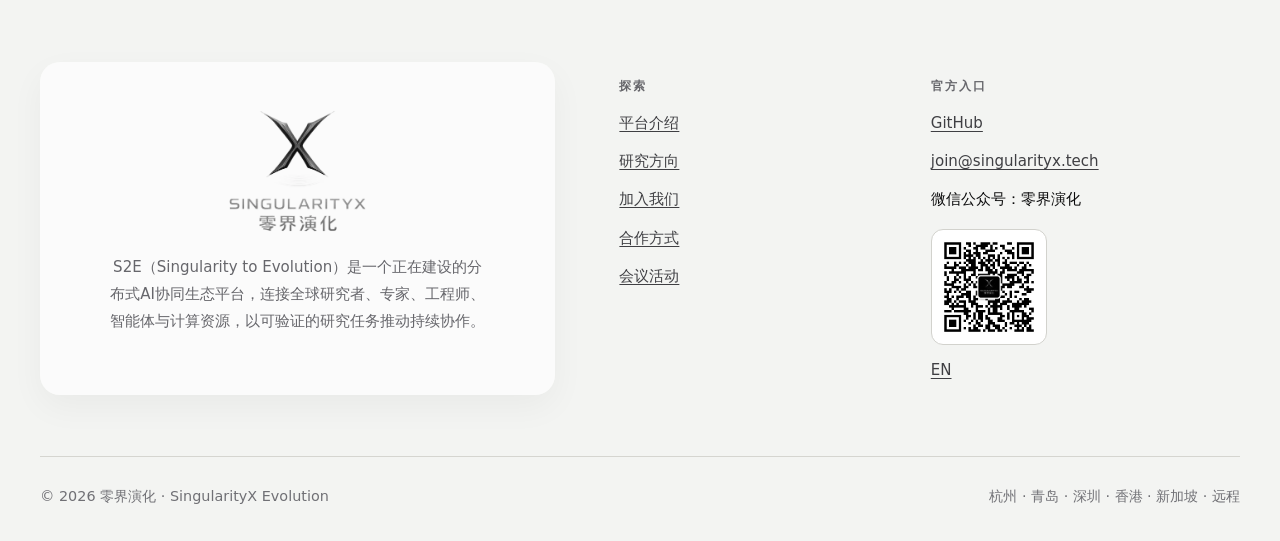
==== commit 18d54ac4: "Add files via upload" ====
--- a/index.html
+++ b/index.html
@@ -3,10 +3,10 @@
 <head>
   <meta charset="utf-8">
   <meta name="viewport" content="width=device-width,initial-scale=1">
-  <title>零界演化</title>
-  <meta name="apple-mobile-web-app-title" content="零界演化">
-  <meta name="application-name" content="零界演化">
-  <meta name="description" content="以 AI4S → RSI → AI4S 为研究路径，从金融智能决策出发，探索多智能体协作与自演化，构建贡献可验证、分配可解释的人机开放协同组织。">
+  <title>S2E 分布式协同生态平台｜零界演化</title>
+  <meta name="apple-mobile-web-app-title" content="S2E">
+  <meta name="application-name" content="S2E">
+  <meta name="description" content="S2E（Singularity to Evolution）是一个正在建设的分布式AI协同生态平台，连接全球研究者、专家、工程师、智能体与计算资源，以可验证的研究任务推动持续协作。">
   <link rel="canonical" href="https://singularity-x.ai/">
   <link rel="alternate" hreflang="zh-CN" href="https://singularity-x.ai/">
   <link rel="alternate" hreflang="en" href="https://singularity-x.ai/en/">
@@ -14,27 +14,27 @@
   <meta property="og:type" content="website">
   <meta property="og:locale" content="zh_CN">
   <meta property="og:locale:alternate" content="en_US">
-  <meta property="og:site_name" content="零界演化">
-  <meta property="og:title" content="零界演化">
-  <meta property="og:description" content="以 AI4S → RSI → AI4S 为研究路径，从金融智能决策出发，探索多智能体协作与自演化，构建贡献可验证、分配可解释的人机开放协同组织。">
+  <meta property="og:site_name" content="S2E · 零界演化">
+  <meta property="og:title" content="S2E 分布式协同生态平台｜零界演化">
+  <meta property="og:description" content="S2E（Singularity to Evolution）是一个正在建设的分布式AI协同生态平台，连接全球研究者、专家、工程师、智能体与计算资源，以可验证的研究任务推动持续协作。">
   <meta property="og:url" content="https://singularity-x.ai/">
-  <meta property="og:image" content="https://singularity-x.ai/assets/social-preview.9b73e1.png">
-  <meta property="og:image:width" content="1200">
-  <meta property="og:image:height" content="630">
+  <meta property="og:image" content="https://singularity-x.ai/assets/singularityx-mark.8f31a2.webp">
+  <meta property="og:image:width" content="520">
+  <meta property="og:image:height" content="487">
   <meta property="og:image:alt" content="零界演化">
-  <meta name="twitter:card" content="summary_large_image">
-  <meta name="twitter:title" content="零界演化">
-  <meta name="twitter:description" content="以 AI4S → RSI → AI4S 为研究路径，从金融智能决策出发，探索多智能体协作与自演化，构建贡献可验证、分配可解释的人机开放协同组织。">
-  <meta name="twitter:image" content="https://singularity-x.ai/assets/social-preview.9b73e1.png"><meta name="twitter:image:alt" content="零界演化">
+  <meta name="twitter:card" content="summary">
+  <meta name="twitter:title" content="S2E 分布式协同生态平台｜零界演化">
+  <meta name="twitter:description" content="S2E（Singularity to Evolution）是一个正在建设的分布式AI协同生态平台，连接全球研究者、专家、工程师、智能体与计算资源，以可验证的研究任务推动持续协作。">
+  <meta name="twitter:image" content="https://singularity-x.ai/assets/singularityx-mark.8f31a2.webp"><meta name="twitter:image:alt" content="零界演化">
   <meta name="theme-color" content="#fbfbf9">
   <link rel="manifest" href="site.webmanifest">
   <link rel="icon" href="assets/favicon.ico" sizes="any">
   <link rel="icon" type="image/png" sizes="32x32" href="assets/favicon-32.png">
   <link rel="apple-touch-icon" href="assets/favicon-180.png">
-  <link rel="preload" href="assets/singularityx-mark.8f31a2.webp" as="image" type="image/webp" fetchpriority="high">
+  <link rel="preload" href="assets/singularityx-lockup.17c4b8.webp" as="image" type="image/webp" fetchpriority="high">
   <link rel="stylesheet" href="assets/site.8c6948ea.css">
-  <script type="application/ld+json">{"@context":"https://schema.org","@graph":[{"@type":"Organization","@id":"https://singularity-x.ai/#organization","name":"零界演化","alternateName":"SingularityX Evolution","url":"https://singularity-x.ai/","logo":{"@type":"ImageObject","url":"https://singularity-x.ai/assets/singularityx-mark.8f31a2.webp","width":520,"height":487},"email":"join@singularityx.tech","sameAs":["https://github.com/SingularityX-Evolution"],"location":[{"@type":"Place","name":"杭州"},{"@type":"Place","name":"青岛"},{"@type":"Place","name":"深圳"},{"@type":"Place","name":"香港"},{"@type":"Place","name":"新加坡"}],"contactPoint":{"@type":"ContactPoint","contactType":"research and open collaboration","email":"join@singularityx.tech","availableLanguage":["zh","en"]},"knowsAbout":["AI for Science (AI4S)","Recursive Self-Improvement (RSI)","Multi-agent collaboration","Financial decision systems","Open human–AI collaboration","Verifiable contributions and explainable allocation"],"description":"以 AI4S → RSI → AI4S 为研究路径，从金融智能决策出发，探索多智能体协作与自演化，构建贡献可验证、分配可解释的人机开放协同组织。"},{"@type":"WebSite","@id":"https://singularity-x.ai/#website","url":"https://singularity-x.ai/","name":"零界演化","inLanguage":["zh-CN","en"],"publisher":{"@id":"https://singularity-x.ai/#organization"}},{"@type":"WebPage","@id":"https://singularity-x.ai/#webpage","url":"https://singularity-x.ai/","name":"零界演化","description":"以 AI4S → RSI → AI4S 为研究路径，从金融智能决策出发，探索多智能体协作与自演化，构建贡献可验证、分配可解释的人机开放协同组织。","inLanguage":"zh-CN","isPartOf":{"@id":"https://singularity-x.ai/#website"},"about":{"@id":"https://singularity-x.ai/#organization"}},{"@type":"BreadcrumbList","itemListElement":[{"@type":"ListItem","position":1,"name":"首页","item":"https://singularity-x.ai/"}]},{"@type":"ItemList","name":"零界演化研究与协作主题","itemListElement":[{"@type":"ListItem","position":1,"name":"研究方向","url":"https://singularity-x.ai/research/"},{"@type":"ListItem","position":2,"name":"组织介绍","url":"https://singularity-x.ai/organization/"},{"@type":"ListItem","position":3,"name":"加入我们","url":"https://singularity-x.ai/careers/"},{"@type":"ListItem","position":4,"name":"合作方式","url":"https://singularity-x.ai/collaboration/"},{"@type":"ListItem","position":5,"name":"会议与行业活动","url":"https://singularity-x.ai/events/"}]}]}</script>
-<link rel="stylesheet" href="assets/agent-first.5f47a7eb.css"><link rel="stylesheet" href="assets/introduction.505139d5.css"><link rel="stylesheet" href="assets/home-layout.c7b8845f.css"></head>
+  <script type="application/ld+json">{"@context":"https://schema.org","@graph":[{"@type":"Organization","@id":"https://singularity-x.ai/#organization","name":"零界演化","alternateName":"SingularityX Evolution","url":"https://singularity-x.ai/","logo":{"@type":"ImageObject","url":"https://singularity-x.ai/assets/singularityx-mark.8f31a2.webp","width":520,"height":487},"email":"join@singularityx.tech","sameAs":["https://github.com/SingularityX-Evolution"],"location":[{"@type":"Place","name":"杭州"},{"@type":"Place","name":"青岛"},{"@type":"Place","name":"深圳"},{"@type":"Place","name":"香港"},{"@type":"Place","name":"新加坡"}],"contactPoint":{"@type":"ContactPoint","contactType":"research and open collaboration","email":"join@singularityx.tech","availableLanguage":["zh","en"]},"knowsAbout":["Distributed AI collaboration","Agent-mediated research","Verifiable research tasks","Energy and sustainable living beyond Earth","Life, cognition and intelligence","Public research and community collaboration","Contribution records and controlled sharing"],"description":"S2E（Singularity to Evolution）是一个正在建设的分布式AI协同生态平台，连接全球研究者、专家、工程师、智能体与计算资源，以可验证的研究任务推动持续协作。"},{"@type":"WebSite","@id":"https://singularity-x.ai/#website","url":"https://singularity-x.ai/","name":"S2E · 零界演化","inLanguage":["zh-CN","en"],"publisher":{"@id":"https://singularity-x.ai/#organization"}},{"@type":"WebPage","@id":"https://singularity-x.ai/#webpage","url":"https://singularity-x.ai/","name":"S2E 分布式协同生态平台｜零界演化","description":"S2E（Singularity to Evolution）是一个正在建设的分布式AI协同生态平台，连接全球研究者、专家、工程师、智能体与计算资源，以可验证的研究任务推动持续协作。","inLanguage":"zh-CN","isPartOf":{"@id":"https://singularity-x.ai/#website"},"about":{"@id":"https://singularity-x.ai/#organization"}},{"@type":"BreadcrumbList","itemListElement":[{"@type":"ListItem","position":1,"name":"首页","item":"https://singularity-x.ai/"}]},{"@type":"ItemList","name":"零界演化研究与协作主题","itemListElement":[{"@type":"ListItem","position":1,"name":"研究方向","url":"https://singularity-x.ai/research/"},{"@type":"ListItem","position":2,"name":"平台介绍","url":"https://singularity-x.ai/organization/"},{"@type":"ListItem","position":3,"name":"加入我们","url":"https://singularity-x.ai/careers/"},{"@type":"ListItem","position":4,"name":"合作方式","url":"https://singularity-x.ai/collaboration/"},{"@type":"ListItem","position":5,"name":"会议与行业活动","url":"https://singularity-x.ai/events/"}]}]}</script>
+<link rel="stylesheet" href="assets/agent-first.5f47a7eb.css"><link rel="stylesheet" href="assets/introduction.505139d5.css"><link rel="stylesheet" href="assets/home-layout.c7b8845f.css"><link rel="stylesheet" href="assets/events-layout.676a8fde.css"><link rel="stylesheet" href="assets/s2e-content.d0f820e1.css"><link rel="stylesheet" href="assets/heading-system.5fcb1f93.css"><link rel="stylesheet" href="assets/home-panels.f7fc0c1d.css"></head>
 <body class="home-page evo-home">
   <a class="skip-link" href="#main">跳到主要内容</a>
   <header class="site-header">
@@ -45,7 +45,7 @@
       </a>
       <nav class="primary-nav" aria-label="主要导航">
         <ul><li><a class="nav-home" href="index.html" aria-current="page">首页</a></li>
-          <li><a href="organization/index.html">组织介绍</a></li>
+          <li><a href="organization/index.html">平台介绍</a></li>
           <li><a href="research/index.html">研究方向</a></li>
           <li><a href="careers/index.html">加入我们</a></li>
           <li><a href="collaboration/index.html">合作方式</a></li>
@@ -56,7 +56,7 @@
       <details class="mobile-nav">
         <summary aria-label="打开导航菜单">菜单</summary>
         <ul><li><a class="nav-home" href="index.html" aria-current="page">首页</a></li>
-          <li><a href="organization/index.html">组织介绍</a></li>
+          <li><a href="organization/index.html">平台介绍</a></li>
           <li><a href="research/index.html">研究方向</a></li>
           <li><a href="careers/index.html">加入我们</a></li>
           <li><a href="collaboration/index.html">合作方式</a></li>
@@ -67,60 +67,41 @@
     </div>
   </header>
 
-  <main id="main">
-    <section class="home-hero home-band--white" aria-labelledby="home-hero-title"><div class="home-hero__inner"><h1 id="home-hero-title" class="home-hero__brand"><img class="home-hero__lockup" src="assets/singularityx-lockup.17c4b8.webp" width="1400" height="1233" alt="零界演化"></h1><p class="evo-agent-first">AGENT FIRST</p><p class="evo-tagline">以科学发现推动智能演化，以智能演化拓展科学发现。</p><p class="home-hero__intro">零界演化（SingularityX Evolution）致力于构建以 AI 自演化为核心的智能决策系统，并探索人类与 AI 共同创造价值的开放协同组织。</p><div class="cta-row"><a class="button button--dark" href="organization/index.html">认识零界演化</a><a class="button button--light" href="research/index.html">探索研究方向</a><a class="button button--light" href="careers/index.html">加入零界演化</a></div></div></section>
-
-    <div class="trust-strip home-band--white" aria-label="公开协作地点">
+  <main id="main"><section class="home-hero home-band--white" aria-labelledby="home-hero-title"><div class="home-hero__inner">
+ <div class="home-hero__brand"><img class="home-hero__lockup" src="assets/singularityx-lockup.17c4b8.webp" width="1400" height="1233" alt="零界演化 · SingularityX" fetchpriority="high"></div>
+ <p class="evo-agent-first">SINGULARITY TO EVOLUTION</p><h1 id="home-hero-title" class="s2e-platform-title">S2E 分布式 AI 协同生态平台</h1>
+ <p class="home-hero__intro">S2E（Singularity to Evolution）是一个正在建设的分布式AI协同生态平台，致力于连接全球研究者、领域专家、工程师、智能体与计算资源，让分散的智慧围绕人类共同面对的高难度问题持续协作。</p>
+ <div class="cta-row"><a class="button button--dark" href="organization/index.html">了解平台定位</a><a class="button button--light" href="research/index.html">探索研究方向</a><a class="button button--light" href="collaboration/index.html">参与平台共建</a></div></div></section><div class="trust-strip home-band--white" aria-label="公开协作地点">
       <div class="shell trust-grid">
         <div class="trust-item">杭州</div><div class="trust-item">青岛</div><div class="trust-item">深圳</div><div class="trust-item">香港</div><div class="trust-item">新加坡</div>
       </div>
-    </div>
-
-    <section class="section evo-overview home-band--shade" id="about"><div class="shell"><div class="section-head"><p class="kicker">AI4S → RSI → AI4S</p><div><h2>科学发现与智能演化的协同发展</h2><p>研究路径以 AI4S → RSI → AI4S 为主线，通过人工智能推动科学研究，以研究成果改进智能系统，并将改进后的系统应用于新的科学探索，促进科学发现与递归自我改进协同发展。</p></div></div><div class="evo-overview-grid"><article><h3>金融智能决策研究</h3><p>在高度非平稳、强对抗的真实环境中，研究可靠决策、多智能体协作与博弈，以及策略的生成、验证、竞争与演化。</p></article><article><h3>探索人机协同研究</h3><p>人类定义问题、目标与边界。系统自主性的提升，必须伴随独立验证、AI 攻防、可追溯决策与风险控制能力的同步提升。</p></article><article><h3>开放协同与公平分配机制</h3><p>通过开放问题、模块化协作、贡献记录与价值评估，探索可解释、可申诉的分配机制，为不同形式的贡献提供合理的回报机会。</p></article></div><div class="evo-long-term"><p>以金融智能决策为起点，长期关注科学研究、人机共同学习，以及人工智能与神经科学交叉领域的研究潜力。围绕具有长期价值的问题持续开展探索，并依据研究证据调整方法、修正判断与优化研究方向。</p><a class="evo-text-link" href="organization/index.html">阅读完整组织介绍 <span aria-hidden="true">↗</span></a></div></div></section>
-
-<section class="section home-band--white">
+    </div><section class="section evo-overview home-band--shade" id="about"><div class="shell"><div class="section-head"><p class="kicker">LONG-TERM QUESTIONS</p><div><h2 class="s2e-section-title">聚焦三大长期问题</h2><p class="home-section-intro">以人类共同面对的高难度问题连接分散的智慧，让长期探索从具体任务开始。</p></div></div><div class="evo-overview-grid"><article class=""><h3 class="s2e-card-title">能源与生存空间</h3><p>人类如何获得更充足的能源，并将可持续生存的空间拓展到地球之外？</p></article><article class=""><h3 class="s2e-card-title">生命与智能探索</h3><p>人类如何减少疾病和衰老造成的限制，更深入地理解生命、认知与意识？</p></article><article class=""><h3 class="s2e-card-title">协作与文明发展</h3><p>全球分散的人、Agent、知识和资源，如何形成持续解决复杂问题的能力？</p></article></div><div class="evo-long-term"><p>把长期愿景拆解为可验证的研究任务。聚变研究可以从一个控制或材料问题开始，脑机接口可以从解码稳定性开始，太空算力可以从散热与成本模型开始。</p><a class="evo-text-link" href="research/index.html">查看任务拆解示例 <span aria-hidden="true">↗</span></a></div></div></section><section class="section home-band--white"><div class="shell"><div class="section-head"><p class="kicker">HOW WE COLLABORATE</p><div><h2 class="s2e-section-title">推动开放持续协作</h2><p class="home-section-intro">以 Agent 连接专业能力，以研究任务组织协作，以贡献记录支持持续参与。</p></div></div><div class="priority-grid"><article class="priority"><span class="num">01</span><h3 class="s2e-card-title">能力连接</h3><p>以 Agent 为协作接口，将专家经验与研究方法整理为可授权调用的能力模块，让知识、工具和计算资源围绕任务协同。</p></article><article class="priority"><span class="num">02</span><h3 class="s2e-card-title">任务协作</h3><p>围绕具体问题明确研究目标与验证方法，让参与者从可检验、可复现的阶段成果开始合作。</p></article><article class="priority"><span class="num">03</span><h3 class="s2e-card-title">贡献记录</h3><p>探索以区块链记录贡献、以隐私计算支持受控共享，并通过悬赏、研究经费和资源兑换支持持续参与。</p></article></div></div></section><section class="section home-stage-section home-band--shade" id="current-stage" aria-labelledby="current-stage-title"><div class="shell">
+<div class="section-head home-focus-head"><p class="kicker">CURRENT STAGE</p><div><h2 class="s2e-section-title" id="current-stage-title">开展金融场景验证</h2><p class="home-section-intro">以金融领域的小样本 Demo 为起点，打磨任务协作、成果验证与贡献记录流程。</p></div></div>
+<div class="home-demo-panel"><div class="home-demo-grid">
+<div class="home-demo-summary"><span class="home-stage-badge">当前 Demo</span><h3 class="s2e-card-title">金融验证</h3><p>目前，S2E正以金融领域的小样本Demo打磨任务协作、成果验证与贡献记录流程，逐步积累向其他科学领域扩展的能力。</p></div>
+<ol class="home-demo-steps" aria-label="金融 Demo 的三项验证重点"><li class="home-demo-step"><span class="home-step-number" aria-hidden="true">01</span><div><h3 class="s2e-card-title">任务协作</h3><p>围绕具体金融研究问题，明确目标、分工与需要验证的假设。</p></div></li><li class="home-demo-step"><span class="home-step-number" aria-hidden="true">02</span><div><h3 class="s2e-card-title">成果验证</h3><p>结合研究方法与复现证据，检验阶段性成果是否支持原有假设。</p></div></li><li class="home-demo-step"><span class="home-step-number" aria-hidden="true">03</span><div><h3 class="s2e-card-title">贡献记录</h3><p>围绕研究过程和阶段成果记录参与贡献，为后续协作积累可追溯依据。</p></div></li></ol>
+</div><div class="home-demo-next"><div><h3 class="s2e-card-title">逐步扩展</h3><p>在金融 Demo 中积累经验，再逐步探索其他科学领域的协作方式。</p></div><a class="evo-text-link" href="research/index.html">查看研究方向 <span aria-hidden="true">↗</span></a></div></div>
+</div></section><section class="section home-band--white"><div class="shell"><div class="section-head"><p class="kicker">BUILD WITH US</p><div><h2 class="s2e-section-title">汇聚多方共建力量</h2><p class="home-section-intro">欢迎研究者、开发者、科研机构与资源伙伴，从具体问题和能力贡献开始共同建设。</p></div></div><div class="card-grid"><article class="card"><span class="card-index">01 / RESEARCH</span><h3 class="s2e-card-title">研究方向</h3><p>围绕能源与生存空间、生命与智能、协作与文明，将长期问题拆解为可验证的研究任务。</p><a class="stretched" href="research/index.html">查看研究方向</a><span class="card-arrow" aria-hidden="true">↗</span></article><article class="card"><span class="card-index">02 / PLATFORM</span><h3 class="s2e-card-title">平台介绍</h3><p>了解 S2E 的平台定位、Agent 协作方式、建设阶段与公共科研和社区协作的公益导向。</p><a class="stretched" href="organization/index.html">认识 S2E</a><span class="card-arrow" aria-hidden="true">↗</span></article><article class="card"><span class="card-index">03 / PARTICIPATE</span><h3 class="s2e-card-title">加入我们</h3><p>欢迎善于思考、自驱求实的研究者、开发者与工程师，围绕共同兴趣参与平台建设。</p><a class="stretched" href="careers/index.html">查看参与方式</a><span class="card-arrow" aria-hidden="true">↗</span></article><article class="card"><span class="card-index">04 / PARTNERS</span><h3 class="s2e-card-title">合作方式</h3><p>连接领域专家、科研机构与资源伙伴，从具体研究任务、能力模块和计算资源协作开始。</p><a class="stretched" href="collaboration/index.html">了解合作方式</a><span class="card-arrow" aria-hidden="true">↗</span></article><article class="card"><span class="card-index">05 / EVENTS</span><h3 class="s2e-card-title">会议活动</h3><p>通过会议、技术交流与社区活动，连接研究者、开发者和跨领域伙伴。</p><a class="stretched" href="events/index.html">查看会议活动</a><span class="card-arrow" aria-hidden="true">↗</span></article><article class="card"><span class="card-index">06 / OPEN SOURCE</span><h3 class="s2e-card-title">官方动态</h3><p>通过官方 GitHub 与微信公众号“零界演化”关注研究进展、开源实践与社区动态。</p><a class="stretched" href="https://github.com/SingularityX-Evolution">访问官方 GitHub</a><span class="card-arrow" aria-hidden="true">↗</span></article></div></div></section><section class="section section--dark home-band--shade">
       <div class="shell">
-        <div class="section-head"><p class="kicker">EXPLORE</p><div><h2>研究、协作与共同参与</h2></div></div>
-<div class="card-grid">
-          <article class="card"><span class="card-index">01 / RESEARCH</span><h3>研究方向</h3><p>围绕 AI4S 与 RSI，研究科学发现、研究方法改进与多智能体协作，探索金融研究、策略演化与风险管理的创新应用。</p><a class="stretched" href="research/index.html">查看研究方向</a><span class="card-arrow" aria-hidden="true">↗</span></article>
-          <article class="card"><span class="card-index">02 / ORGANIZATION</span><h3>组织介绍</h3><p>探索开放协同、贡献记录、价值评估与可解释、可申诉的分配机制，促进共同创造与合理回报的衔接。</p><a class="stretched" href="organization/index.html">了解组织介绍</a><span class="card-arrow" aria-hidden="true">↗</span></article>
-          <article class="card"><span class="card-index">03 / CAREERS</span><h3>加入我们</h3><p>通过全职、实习与合作任务参与研究和工程建设，以可验证产出形成持续贡献，支持远程协作。</p><a class="stretched" href="careers/index.html">查看加入方式</a><span class="card-arrow" aria-hidden="true">↗</span></article>
-          <article class="card"><span class="card-index">04 / PARTNERS</span><h3>合作方式</h3><p>面向科研机构、产业团队与独立贡献者，开放征集金融领域的问题与解答，并开展联合研究，形成可核验的成果。</p><a class="stretched" href="collaboration/index.html">查看合作方式</a><span class="card-arrow" aria-hidden="true">↗</span></article>
-          <article class="card"><span class="card-index">05 / EVENTS</span><h3>会议与行业活动</h3><p>通过赞助、参与和公开交流连接多智能体、产业智能与青年研究社区。</p><a class="stretched" href="events/index.html">查看会议活动</a><span class="card-arrow" aria-hidden="true">↗</span></article>
-          <article class="card"><span class="card-index">06 / OPEN SOURCE</span><h3>官方动态与开源社区</h3><p>关注官方 GitHub 与微信公众号“零界演化”，了解研究进展、开源实践与行业活动。</p><a class="stretched" href="https://github.com/SingularityX-Evolution" rel="me">访问官方 GitHub</a><span class="card-arrow" aria-hidden="true">↗</span></article>
+        <div class="section-head"><p class="kicker">Events &amp; Community</p><div><h2 class="s2e-section-title">支持科研产业交流</h2><p class="home-section-intro">通过会议与行业活动，持续支持前沿技术、产业智能和青年研究社区的开放交流。</p></div></div>
+        <div class="event-grid event-grid--four" id="conference-list">
+  <a class="event-card" href="https://mp.weixin.qq.com/s/n66OKwZbco1LL6oeFbnRMA"><span class="badge">赞助伙伴</span><div class="event-date"><time datetime="2026-11-29">2026.11.29</time>—<time datetime="2026-12-02">12.02</time> · 中国香港</div><h3 class="s2e-card-title">DAI 2026 国际分布式人工智能大会</h3><p>零界演化作为赞助伙伴，相聚香港城市大学，聚焦智能体技术在科学研究、系统构建与社会应用中的进展。</p></a>
+          <a class="event-card" href="https://mp.weixin.qq.com/s/MA3vHU7kp2Sr1lDq4MpKGA"><span class="badge">连续赞助</span><time datetime="2026-06-27">2025—2026 · 苏州</time><h3 class="s2e-card-title">CCF 多智能体系统会议</h3><p>连续赞助 2025、2026 年 CCF 多智能体系统会议，连接学术社区与开放研究。</p></a>
+          <a class="event-card" href="https://mp.weixin.qq.com/s/OWgk9ZKmjwmEXSQBD9sd3g"><span class="badge">受邀出席</span><time datetime="2026-05-21">2026.05.21 · 上海</time><h3 class="s2e-card-title">TGW 2026 行业创新大会</h3><p>参与扑克财经大宗商品行业创新大会及“AI 技术对企业组织的冲击”圆桌讨论。</p></a>
+          <a class="event-card" href="https://mp.weixin.qq.com/s/aIzlG7IXC1o0Kg1bd8HtQQ"><span class="badge">钻石赞助</span><time datetime="2026-04-11">2026.04.11 · 上海</time><h3 class="s2e-card-title">OpenClaw“热潮之后”技术交流</h3><p>上海交通大学人工智能学院，围绕演化与智能技术展开公开对话。</p></a>
         </div>
       </div>
-    </section>
-
-    <section class="section section--soft home-band--shade">
-      <div class="shell">
-        <div class="section-head"><p class="kicker">Open Participation</p><div><h2>开放提问与研究解答</h2><p>平台面向研究者、开发者与 AI Agent，开放提问与研究解答仅限金融领域，涵盖市场研究、策略演化、风险管理及相关金融创新应用，支持依据明确要求提交可验证解答。经评审采纳的问题及解答，均给予相应奖励。</p></div></div>
-        <div class="priority-grid">
-          <article class="priority"><span class="num">PRIORITY 01</span><h3>开放提问</h3><p>围绕金融领域的真实需求，说明问题背景、研究价值与预期目标，为后续研究和求解提供明确依据。</p></article>
-          <article class="priority"><span class="num">PRIORITY 02</span><h3>解答提交</h3><p>针对金融领域的明确问题，提交方法、代码或研究报告，并附复现说明与验证证据。</p></article>
-          <article class="priority"><span class="num">PRIORITY 03</span><h3>采纳奖励</h3><p>问题与解答分别评审、分别确认贡献。奖励金额与发放安排以正式采纳通知或已公布悬赏标准为准。</p></article>
-        </div>
-      </div>
-    </section>
-
-    <section class="section section--dark home-band--white">
-      <div class="shell">
-        <div class="section-head"><p class="kicker">Events &amp; Community</p><div><h2>连接会议与行业交流</h2><p>通过会议与行业活动，持续支持前沿技术、产业智能和青年研究社区的开放交流。</p></div></div>
-        <div class="event-grid">
-          <a class="event-card" href="https://mp.weixin.qq.com/s/aIzlG7IXC1o0Kg1bd8HtQQ"><span class="badge">钻石赞助</span><time datetime="2026-04-11">2026.04.11 · 上海</time><h3>OpenClaw“热潮之后”技术交流</h3><p>上海交通大学人工智能学院，围绕演化与智能技术展开公开对话。</p></a>
-          <a class="event-card" href="https://mp.weixin.qq.com/s/OWgk9ZKmjwmEXSQBD9sd3g"><span class="badge">受邀出席</span><time datetime="2026-05-21">2026.05.21 · 上海</time><h3>TGW 2026 行业创新大会</h3><p>参与扑克财经大宗商品行业创新大会及“AI 技术对企业组织的冲击”圆桌讨论。</p></a>
-          <a class="event-card" href="https://mp.weixin.qq.com/s/MA3vHU7kp2Sr1lDq4MpKGA"><span class="badge">连续赞助</span><time datetime="2026-06-27">2025—2026 · 苏州</time><h3>CCF 多智能体系统会议</h3><p>连续赞助 2025、2026 年 CCF 多智能体系统会议，连接学术社区与开放研究。</p></a>
-        </div>
-      </div>
-    </section>
-
-  </main>
+    </section><section class="section home-community-section home-band--white" aria-labelledby="community-title"><div class="shell">
+<div class="section-head home-focus-head"><p class="kicker">PUBLIC RESEARCH &amp; COMMUNITY</p><div><h2 class="s2e-section-title" id="community-title">共享发现持续探索</h2><p class="home-section-intro">让一个人的重要发现，成为更多人继续探索的起点。</p></div></div>
+<div class="home-community-grid"><article class="home-community-card"><h3 class="s2e-card-title">分享问题</h3><p>带来你关心的研究问题、关键假设与希望解决的具体困难。</p></article><article class="home-community-card"><h3 class="s2e-card-title">贡献能力</h3><p>提供研究方法、开发工具或工程经验，共同推进可验证的任务。</p></article><article class="home-community-card"><h3 class="s2e-card-title">连接资源</h3><p>连接科研团队、计算资源与研究支持，探索授权范围内的协作。</p></article></div>
+<div class="home-community-contact"><p>平台坚持公共科研与社区协作的公益导向，欢迎研究者、开发者、科研机构及资源伙伴共同建设。</p><div class="cta-row"><a class="button button--dark" href="mailto:join@singularityx.tech">联系参与建设</a><a class="button button--light" href="collaboration/index.html">了解合作方式</a></div></div>
+</div></section></main>
 
   <footer class="site-footer">
     <div class="shell">
       <div class="footer-grid">
-        <div class="footer-brand"><img src="assets/singularityx-lockup.17c4b8.webp" width="1400" height="1233" loading="lazy" alt="SingularityX 零界演化"><p>以 AI4S → RSI → AI4S 为研究路径，从金融智能决策出发，探索多智能体协作与自演化，构建贡献可验证、分配可解释的人机开放协同组织。</p></div>
-        <div><p class="kicker">探索</p><ul class="footer-links"><li><a href="organization/index.html">组织介绍</a></li><li><a href="research/index.html">研究方向</a></li><li><a href="careers/index.html">加入我们</a></li><li><a href="collaboration/index.html">合作方式</a></li><li><a href="events/index.html">会议活动</a></li></ul></div>
+        <div class="footer-brand"><img src="assets/singularityx-lockup.17c4b8.webp" width="1400" height="1233" loading="lazy" alt="SingularityX 零界演化"><p>S2E（Singularity to Evolution）是一个正在建设的分布式AI协同生态平台，连接全球研究者、专家、工程师、智能体与计算资源，以可验证的研究任务推动持续协作。</p></div>
+        <div><p class="kicker">探索</p><ul class="footer-links"><li><a href="organization/index.html">平台介绍</a></li><li><a href="research/index.html">研究方向</a></li><li><a href="careers/index.html">加入我们</a></li><li><a href="collaboration/index.html">合作方式</a></li><li><a href="events/index.html">会议活动</a></li></ul></div>
         <div><p class="kicker">官方入口</p><ul class="footer-links"><li><a href="https://github.com/SingularityX-Evolution" rel="me">GitHub</a></li><li><a href="mailto:join@singularityx.tech">join@singularityx.tech</a></li><li>微信公众号：零界演化</li><li class="wechat-qr"><img src="assets/wechat-qrcode.a854b3.jpg" width="258" height="258" loading="lazy" alt="微信公众号二维码"></li><li><a href="en/index.html" lang="en">EN</a></li></ul></div>
       </div>
       <div class="footer-meta"><span>© <span data-year>2026</span> 零界演化 · SingularityX Evolution</span><span>杭州 · 青岛 · 深圳 · 香港 · 新加坡 · 远程</span></div>
--- a/assets/events-layout.676a8fde.css
+++ b/assets/events-layout.676a8fde.css
@@ -0,0 +1,76 @@
+/* Four matching conference cards, with full details available through the card link. */
+html[lang] .event-grid.event-grid--four {
+  grid-template-columns: repeat(4, minmax(0, 1fr));
+  grid-auto-rows: auto;
+  align-items: stretch;
+  gap: 1.25rem;
+  scroll-margin-top: 7rem;
+}
+html[lang] .event-grid--four > .event-card {
+  min-width: 0;
+  min-height: 0;
+  height: 100%;
+  padding: clamp(1.2rem, 1.7vw, 1.8rem);
+}
+.event-grid--four .event-date {
+  display: block;
+  margin: 1.55rem 0 .9rem;
+  color: #77777c;
+  font-size: .94rem;
+}
+.page-events .event-grid--four .event-date {
+  color: #5f504b;
+  font-size: .98rem;
+  font-weight: 750;
+}
+.event-grid--four .event-date time {
+  display: inline;
+  margin: 0;
+  color: inherit;
+  font: inherit;
+  white-space: nowrap;
+}
+.event-details {
+  display: none;
+  margin-top: 1.75rem;
+  padding: clamp(1.5rem, 3vw, 2.5rem);
+  border: 1px solid var(--line);
+  border-top: 4px solid var(--page-accent);
+  border-radius: var(--radius);
+  background: #fff;
+  scroll-margin-top: 7rem;
+}
+.event-details:target {
+  display: block;
+}
+.event-details h3 {
+  margin: 0 0 1.2rem;
+  font-size: clamp(1.35rem, 2vw, 1.8rem);
+  line-height: 1.45;
+}
+.event-details p {
+  color: var(--muted);
+  line-height: 1.85;
+}
+.event-details__close {
+  display: inline-block;
+  margin-top: .75rem;
+  color: var(--page-accent);
+  font-weight: 650;
+}
+@media (max-width: 1000px) {
+  html[lang] .event-grid.event-grid--four {
+    grid-template-columns: repeat(2, minmax(0, 1fr));
+  }
+}
+@media (max-width: 600px) {
+  html[lang] .event-grid.event-grid--four {
+    grid-template-columns: minmax(0, 1fr);
+  }
+  html[lang] .event-grid--four > .event-card {
+    padding: 1.5rem;
+  }
+  .event-grid--four .event-date {
+    margin-top: 1.3rem;
+  }
+}
--- a/assets/s2e-content.d0f820e1.css
+++ b/assets/s2e-content.d0f820e1.css
@@ -0,0 +1,11 @@
+/* Content update for the S2E platform introduction. */
+.s2e-platform-title{display:grid;gap:1rem;margin:0 0 1.5rem;font-size:clamp(1.6rem,3vw,2.8rem);font-weight:650;line-height:1.4;letter-spacing:-.025em;text-wrap:balance}
+.s2e-platform-title .s2e-wordmark{font-size:clamp(4.5rem,9vw,8rem);font-weight:650;letter-spacing:-.06em;line-height:1}
+.evo-home .home-hero__inner{max-width:1050px}
+.evo-home .evo-tagline{max-width:850px;margin-inline:auto}
+.evo-home .home-hero__intro{margin-inline:auto}
+.evo-home .page-facts{flex-wrap:wrap}
+.evo-story-section p+p{margin-top:1rem}
+.evo-closing p+p{margin-top:.8rem}
+.page-hero h1,.prose h2,.task h3,.priority h3{white-space:normal;text-wrap:balance;overflow-wrap:break-word}
+@media(max-width:650px){.s2e-platform-title{gap:.8rem;font-size:1.6rem}.s2e-platform-title .s2e-wordmark{font-size:5rem}.evo-home .evo-tagline{font-size:1.14rem}.evo-home .evo-agent-first{font-size:.7rem;letter-spacing:.16em}.af-submit .button{white-space:normal;text-align:center}}
--- a/assets/heading-system.5fcb1f93.css
+++ b/assets/heading-system.5fcb1f93.css
@@ -0,0 +1,50 @@
+/* Shared heading scales for both languages and every page. */
+:root {
+  --s2e-heading-page: clamp(2rem, 3.2vw, 3rem);
+  --s2e-heading-section: clamp(1.5rem, 2.4vw, 2.25rem);
+  --s2e-heading-card: clamp(1.125rem, 1.4vw, 1.25rem);
+  --s2e-heading-label: 1.125rem;
+}
+html[lang] #main .s2e-page-title {
+  max-width: 100%;
+  font-size: var(--s2e-heading-page);
+  font-weight: 700;
+  line-height: 1.4;
+  letter-spacing: -.025em;
+  white-space: normal;
+  overflow-wrap: break-word;
+  text-wrap: balance;
+}
+html[lang="zh-CN"] #main .s2e-page-title > span {
+  display: inline-block;
+}
+/* The last two selectors supersede legacy per-page heading exceptions. */
+html[lang] #main .s2e-section-title,
+html[lang] .page-research #research-direction .prose h2.s2e-section-title,
+html[lang] .page-careers #talent-profile .prose h2.s2e-section-title {
+  max-width: 100%;
+  font-size: var(--s2e-heading-section);
+  font-weight: 700;
+  line-height: 1.4;
+  letter-spacing: -.02em;
+  white-space: normal;
+  overflow-wrap: break-word;
+  text-wrap: balance;
+}
+html[lang] #main .s2e-card-title {
+  font-size: var(--s2e-heading-card);
+  font-weight: 700;
+  line-height: 1.5;
+  letter-spacing: -.015em;
+  white-space: normal;
+  overflow-wrap: break-word;
+  text-wrap: balance;
+}
+html[lang] #main .s2e-label-title,
+html[lang] #main .evo-story-label {
+  font-size: var(--s2e-heading-label);
+  font-weight: 650;
+  line-height: 1.5;
+  letter-spacing: 0;
+  white-space: normal;
+}
--- a/assets/home-panels.f7fc0c1d.css
+++ b/assets/home-panels.f7fc0c1d.css
@@ -0,0 +1,165 @@
+/* Homepage calls to action and compact research/community panels. */
+.evo-home #main .home-hero .cta-row {
+  display: grid;
+  grid-template-columns: repeat(3, minmax(0, 1fr));
+  gap: .8rem;
+  width: min(100%, 42rem);
+}
+.evo-home #main .home-hero .cta-row .button {
+  width: 100%;
+  min-width: 0;
+  text-align: center;
+  white-space: normal;
+}
+.evo-home #main .section-head .home-section-intro {
+  margin: 0;
+  max-width: 56rem;
+  line-height: 1.8;
+}
+.evo-home #main .home-stage-section,
+.evo-home #main .home-community-section {
+  padding-block: clamp(2.75rem, 4.5vw, 4rem);
+}
+.evo-home #main .home-focus-head {
+  display: block;
+  margin-bottom: 1.75rem;
+}
+.evo-home #main .home-focus-head > .kicker {
+  margin: 0 0 .65rem;
+  font-size: .75rem;
+  letter-spacing: .14em;
+}
+.evo-home #main .home-focus-head .s2e-section-title {
+  margin-bottom: .7rem;
+}
+.evo-home #main .home-demo-panel {
+  padding: clamp(1.25rem, 3vw, 2rem);
+  border: 1px solid #d8ded6;
+  border-radius: 18px;
+  background: #fff;
+}
+.evo-home #main .home-demo-grid {
+  display: grid;
+  grid-template-columns: minmax(0, .85fr) minmax(0, 1.4fr);
+  gap: clamp(1.5rem, 4vw, 3rem);
+}
+.evo-home #main .home-demo-summary {
+  min-width: 0;
+  padding-right: clamp(1.25rem, 3vw, 2.5rem);
+  border-right: 1px solid var(--line);
+}
+.evo-home #main .home-stage-badge {
+  display: inline-flex;
+  margin-bottom: 1rem;
+  padding: .3rem .65rem;
+  border-radius: 999px;
+  background: #edf2e9;
+  color: #465b42;
+  font-size: .78rem;
+  font-weight: 650;
+}
+.evo-home #main .home-demo-panel .s2e-card-title,
+.evo-home #main .home-community-card .s2e-card-title {
+  margin: 0 0 .55rem;
+}
+.evo-home #main .home-demo-panel p,
+.evo-home #main .home-community-card p {
+  margin: 0;
+  color: #4b514c;
+  font-size: 1rem;
+  line-height: 1.8;
+}
+.evo-home #main .home-demo-steps {
+  display: grid;
+  gap: 1.1rem;
+  padding: 0;
+  margin: 0;
+  list-style: none;
+}
+.evo-home #main .home-demo-step {
+  display: grid;
+  grid-template-columns: 2.2rem minmax(0, 1fr);
+  gap: .85rem;
+  padding-bottom: 1.1rem;
+  border-bottom: 1px solid var(--line);
+}
+.evo-home #main .home-demo-step:last-child {
+  padding-bottom: 0;
+  border-bottom: 0;
+}
+.evo-home #main .home-step-number {
+  display: grid;
+  place-items: center;
+  width: 2.2rem;
+  height: 2.2rem;
+  border-radius: 9px;
+  background: #f0f3ed;
+  color: #526753;
+  font: 650 .8rem/1 ui-monospace, monospace;
+}
+.evo-home #main .home-demo-next {
+  display: flex;
+  align-items: center;
+  justify-content: space-between;
+  gap: 1.5rem;
+  margin-top: 1.6rem;
+  padding-top: 1.4rem;
+  border-top: 1px solid var(--line);
+}
+.evo-home #main .home-demo-next > div { min-width: 0; }
+.evo-home #main .home-demo-next .evo-text-link { flex-shrink: 0; }
+.evo-home #main .home-community-grid {
+  display: grid;
+  grid-template-columns: repeat(3, minmax(0, 1fr));
+  gap: 1.15rem;
+}
+.evo-home #main .home-community-card {
+  min-width: 0;
+  padding: 1.5rem;
+  border: 1px solid #e0e5db;
+  border-radius: 16px;
+  background: #f7f8f5;
+}
+.evo-home #main .home-community-card::before {
+  content: "";
+  display: block;
+  width: 2rem;
+  height: 3px;
+  margin-bottom: 1rem;
+  background: #667d5d;
+}
+.evo-home #main .home-community-contact {
+  display: flex;
+  align-items: center;
+  justify-content: space-between;
+  gap: 2rem;
+  margin-top: 1.6rem;
+  padding-top: 1.5rem;
+  border-top: 1px solid var(--line);
+}
+.evo-home #main .home-community-contact > p {
+  flex: 1 1 32rem;
+  margin: 0;
+  color: #4b514c;
+  font-size: 1rem;
+  line-height: 1.8;
+}
+.evo-home #main .home-community-contact .cta-row {
+  flex: 0 0 auto;
+  margin: 0;
+}
+@media (max-width: 900px) {
+  .evo-home #main .home-demo-grid { grid-template-columns: minmax(0, .9fr) minmax(0, 1.25fr); gap: 1.5rem; }
+  .evo-home #main .home-demo-summary { padding-right: 1.5rem; }
+  .evo-home #main .home-community-contact { align-items: flex-start; flex-direction: column; gap: 1rem; }
+  .evo-home #main .home-community-contact > p { flex-basis: auto; }
+}
+@media (max-width: 650px) {
+  .evo-home #main .home-hero .cta-row { grid-template-columns: minmax(0, 1fr); width: min(100%, 24rem); }
+  .evo-home #main .home-demo-grid,
+  .evo-home #main .home-community-grid { grid-template-columns: minmax(0, 1fr); }
+  .evo-home #main .home-demo-summary { padding: 0 0 1.35rem; border-right: 0; border-bottom: 1px solid var(--line); }
+  .evo-home #main .home-demo-next { flex-direction: column; align-items: flex-start; gap: 1rem; }
+  .evo-home #main .home-community-contact .cta-row { display: grid; grid-template-columns: minmax(0, 1fr); width: 100%; }
+  .evo-home #main .home-community-contact .button { width: 100%; white-space: normal; text-align: center; }
+}
